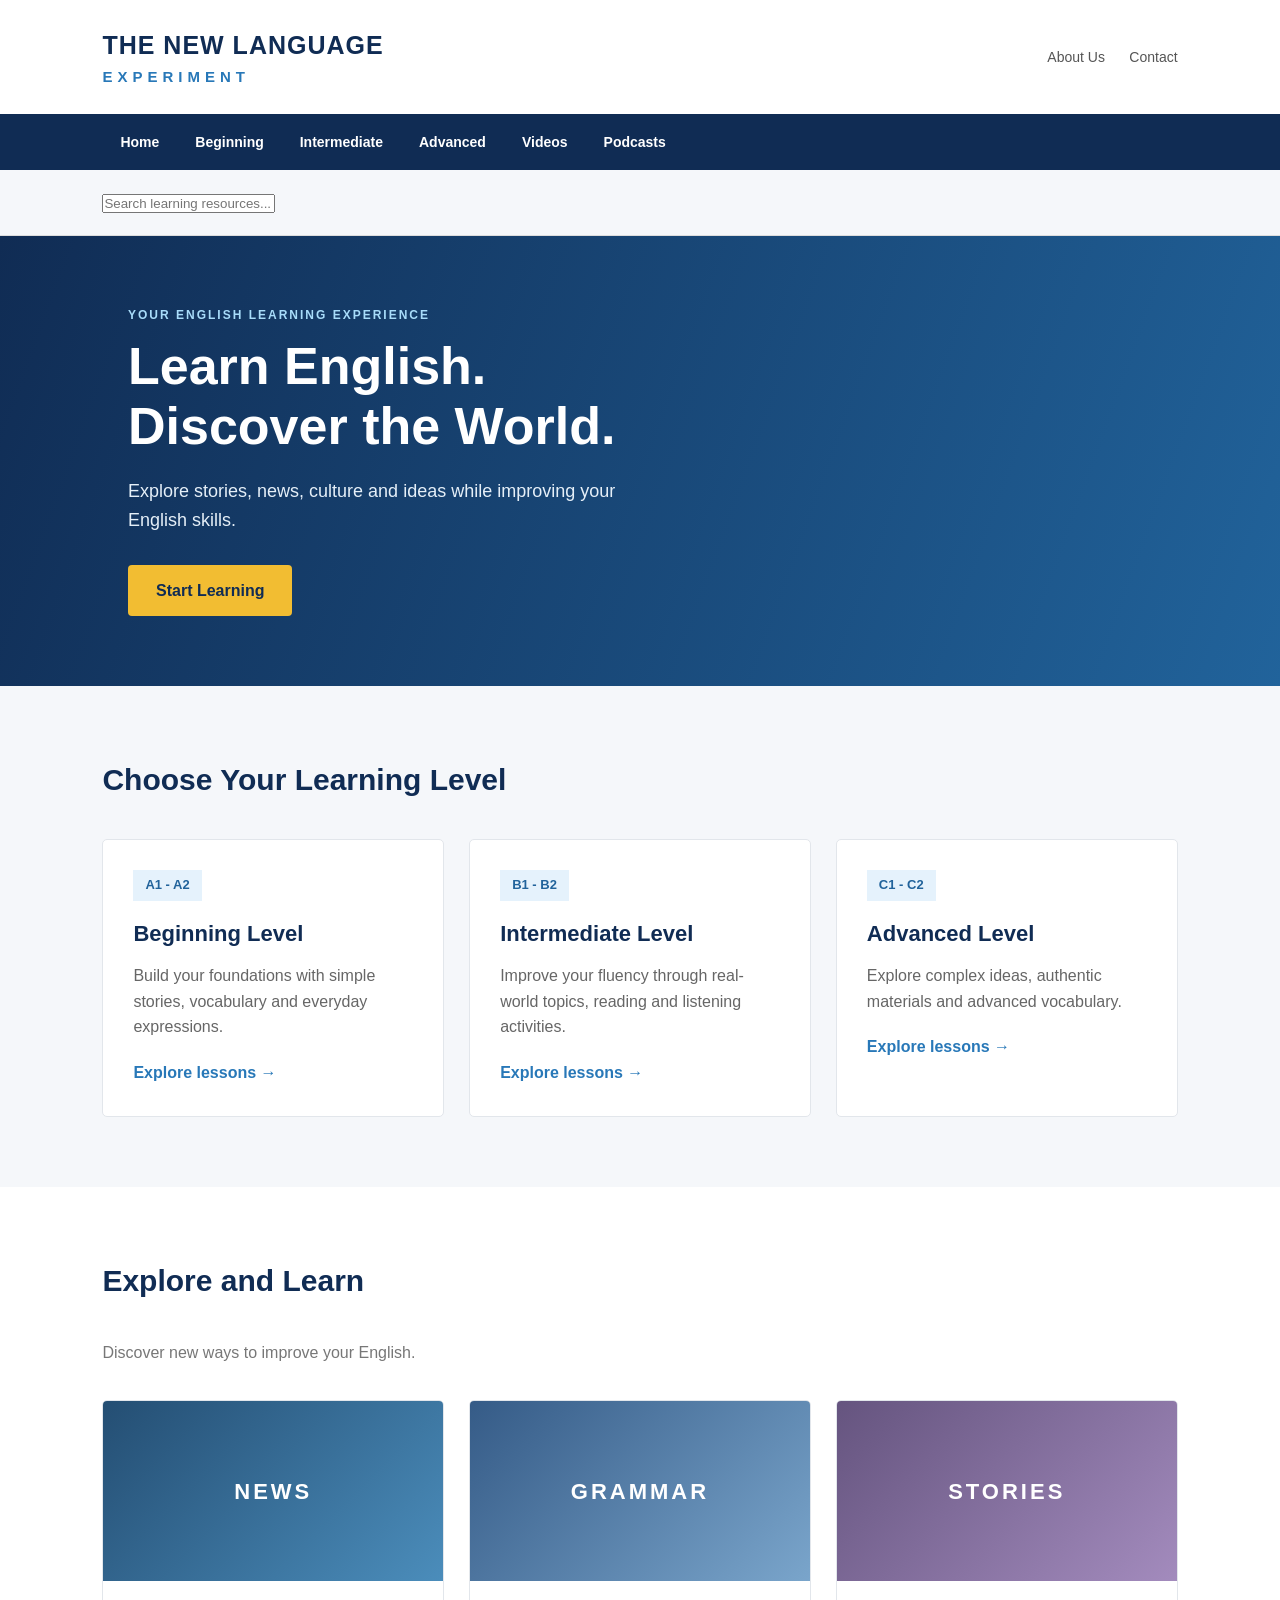
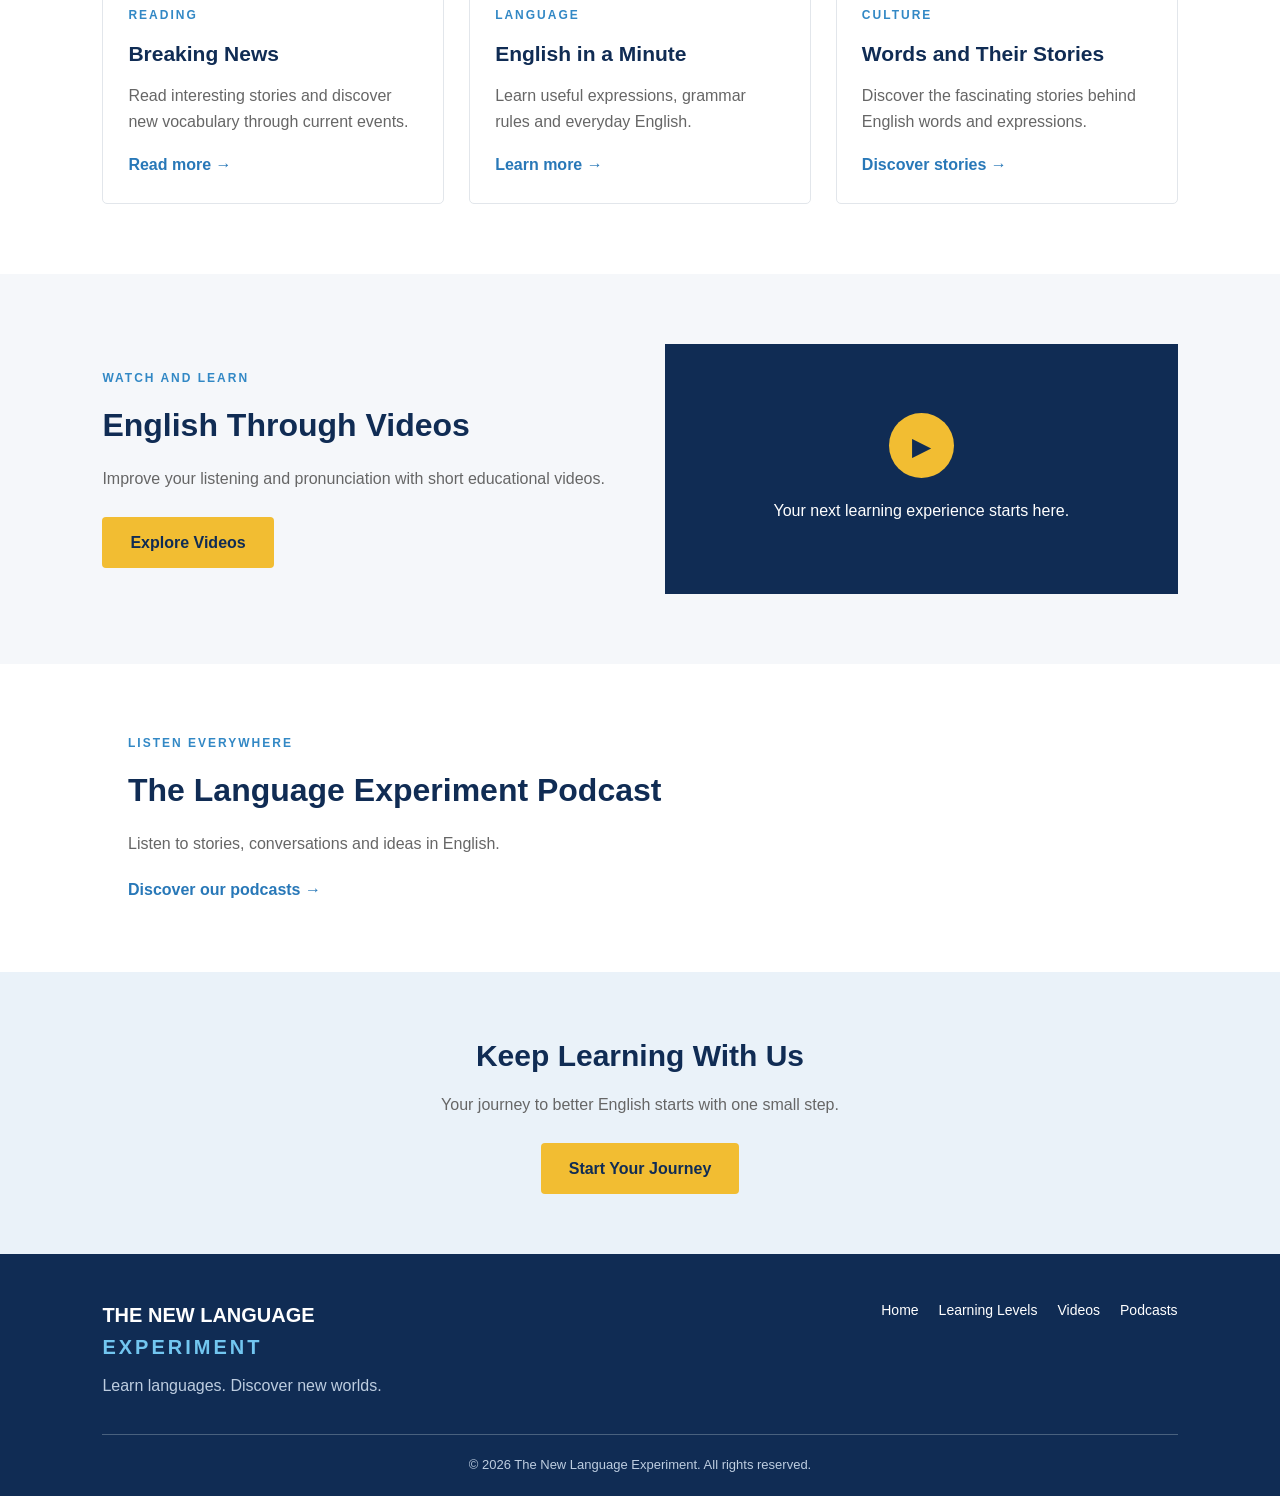
==== index.html @ 74efa2c5 "Add files via upload" ====
<!DOCTYPE html>
<html lang="en">

<head>
    <meta charset="UTF-8">

    <meta name="viewport"
          content="width=device-width, initial-scale=1.0">

    <meta name="description"
          content="The New Language Experiment - Learn English through stories, news, videos and interactive activities.">

    <title>The New Language Experiment</title>
    <link rel="stylesheet" href="style.css">
</head>

<body>

    <!-- HEADER -->
    <header>

        <div class="top-bar">

            <div class="logo">
                <a href="#">
                    THE NEW LANGUAGE
                    <span>EXPERIMENT</span>
                </a>
            </div>

            <div class="header-links">
                <a href="#">About Us</a>
                <a href="#">Contact</a>
            </div>

        </div>

        <!-- NAVIGATION -->
        <nav>

            <ul>
                <li><a href="#home">Home</a></li>
                <li><a href="#beginner">Beginning</a></li>
                <li><a href="#intermediate">Intermediate</a></li>
                <li><a href="#advanced">Advanced</a></li>
                <li><a href="#videos">Videos</a></li>
                <li><a href="#podcasts">Podcasts</a></li>
            </ul>

        </nav>

    </header>


    <!-- MAIN CONTENT -->
    <main>

        <!-- HERO SECTION -->
        <section id="home" class="hero">

            <div class="hero-content">

                <p class="category">
                    YOUR ENGLISH LEARNING EXPERIENCE
                </p>

                <h1>
                    Learn English.
                    <br>
                    Discover the World.
                </h1>

                <p class="hero-description">
                    Explore stories, news, culture and ideas
                    while improving your English skills.
                </p>

                <a href="#beginner" class="main-button">
                    Start Learning
                </a>

            </div>

        </section>


        <!-- LEARNING LEVELS -->
        <section class="learning-levels">

            <h2>Choose Your Learning Level</h2>

            <div class="levels-container">

                <article id="beginner" class="level-card">

                    <span class="level-label">
                        A1 - A2
                    </span>

                    <h3>Beginning Level</h3>

                    <p>
                        Build your foundations with
                        simple stories, vocabulary
                        and everyday expressions.
                    </p>

                    <a href="#">
                        Explore lessons →
                    </a>

                </article>


                <article id="intermediate" class="level-card">

                    <span class="level-label">
                        B1 - B2
                    </span>

                    <h3>Intermediate Level</h3>

                    <p>
                        Improve your fluency through
                        real-world topics, reading
                        and listening activities.
                    </p>

                    <a href="#">
                        Explore lessons →
                    </a>

                </article>


                <article id="advanced" class="level-card">

                    <span class="level-label">
                        C1 - C2
                    </span>

                    <h3>Advanced Level</h3>

                    <p>
                        Explore complex ideas,
                        authentic materials
                        and advanced vocabulary.
                    </p>

                    <a href="#">
                        Explore lessons →
                    </a>

                </article>

            </div>

        </section>


        <!-- FEATURED CONTENT -->
        <section class="featured">

            <div class="section-heading">

                <h2>Explore and Learn</h2>

                <p>
                    Discover new ways to improve your English.
                </p>

            </div>


            <div class="content-grid">

                <article class="content-card">

                    <div class="card-image image-news">
                        <span>NEWS</span>
                    </div>

                    <div class="card-content">

                        <p class="category">
                            READING
                        </p>

                        <h3>
                            Breaking News
                        </h3>

                        <p>
                            Read interesting stories
                            and discover new vocabulary
                            through current events.
                        </p>

                        <a href="#">
                            Read more →
                        </a>

                    </div>

                </article>


                <article class="content-card">

                    <div class="card-image image-grammar">
                        <span>GRAMMAR</span>
                    </div>

                    <div class="card-content">

                        <p class="category">
                            LANGUAGE
                        </p>

                        <h3>
                            English in a Minute
                        </h3>

                        <p>
                            Learn useful expressions,
                            grammar rules and
                            everyday English.
                        </p>

                        <a href="#">
                            Learn more →
                        </a>

                    </div>

                </article>


                <article class="content-card">

                    <div class="card-image image-stories">
                        <span>STORIES</span>
                    </div>

                    <div class="card-content">

                        <p class="category">
                            CULTURE
                        </p>

                        <h3>
                            Words and Their Stories
                        </h3>

                        <p>
                            Discover the fascinating
                            stories behind English
                            words and expressions.
                        </p>

                        <a href="#">
                            Discover stories →
                        </a>

                    </div>

                </article>

            </div>

        </section>


        <!-- VIDEO SECTION -->
        <section id="videos" class="video-section">

            <div class="video-text">

                <p class="category">
                    WATCH AND LEARN
                </p>

                <h2>
                    English Through Videos
                </h2>

                <p>
                    Improve your listening and pronunciation
                    with short educational videos.
                </p>

                <a href="#" class="main-button">
                    Explore Videos
                </a>

            </div>

            <div class="video-placeholder">

                <div class="play-button">
                    ▶
                </div>

                <p>
                    Your next learning experience
                    starts here.
                </p>

            </div>

        </section>


        <!-- PODCAST SECTION -->
        <section id="podcasts" class="podcast-section">

            <div>

                <p class="category">
                    LISTEN EVERYWHERE
                </p>

                <h2>
                    The Language Experiment Podcast
                </h2>

                <p>
                    Listen to stories, conversations
                    and ideas in English.
                </p>

                <a href="#">
                    Discover our podcasts →
                </a>

            </div>

        </section>


        <!-- NEWSLETTER -->
        <section class="newsletter">

            <h2>
                Keep Learning With Us
            </h2>

            <p>
                Your journey to better English
                starts with one small step.
            </p>

            <a href="#home" class="main-button">
                Start Your Journey
            </a>

        </section>

    </main>


    <!-- FOOTER -->
    <footer>

        <div class="footer-content">

            <div class="footer-logo">

                <h3>
                    THE NEW LANGUAGE
                    <span>EXPERIMENT</span>
                </h3>

                <p>
                    Learn languages.
                    Discover new worlds.
                </p>

            </div>

            <div class="footer-links">

                <a href="#home">Home</a>
                <a href="#beginner">Learning Levels</a>
                <a href="#videos">Videos</a>
                <a href="#podcasts">Podcasts</a>

            </div>

        </div>

        <div class="copyright">

            <p>
                © 2026 The New Language Experiment.
                All rights reserved.
            </p>

        </div>

    </footer>
    <script src="script.js"></script>

</body>

</html>
---- style.css ----
/* =====================================
   THE NEW LANGUAGE EXPERIMENT
   GENERAL SETTINGS
===================================== */

* {
    margin: 0;
    padding: 0;
    box-sizing: border-box;
}

html {
    scroll-behavior: smooth;
}

body {
    font-family: Arial, Helvetica, sans-serif;
    background-color: #ffffff;
    color: #252525;
    line-height: 1.6;
}

a {
    text-decoration: none;
    color: inherit;
}


/* =====================================
   HEADER
===================================== */

header {
    background-color: #ffffff;
    border-bottom: 1px solid #dddddd;
}

.top-bar {
    display: flex;
    justify-content: space-between;
    align-items: center;
    padding: 25px 8%;
}

.logo a {
    font-size: 25px;
    font-weight: bold;
    color: #102c54;
    letter-spacing: 1px;
}

.logo span {
    display: block;
    font-size: 15px;
    color: #2878b8;
    letter-spacing: 5px;
}

.header-links a {
    margin-left: 20px;
    font-size: 14px;
    color: #555555;
}


/* =====================================
   NAVIGATION
===================================== */

nav {
    background-color: #102c54;
    padding: 0 8%;
}

nav ul {
    list-style: none;
    display: flex;
    flex-wrap: wrap;
}

nav li {
    padding: 15px 18px;
}

nav a {
    color: #ffffff;
    font-size: 14px;
    font-weight: bold;
    transition: color 0.3s;
}

nav a:hover {
    color: #72c6f0;
}


/* =====================================
   HERO SECTION
===================================== */

.hero {
    min-height: 450px;
    display: flex;
    align-items: center;
    padding: 70px 10%;
    background: linear-gradient(
        110deg,
        #102c54,
        #21639b
    );
    color: white;
}

.hero-content {
    max-width: 700px;
}

.category {
    font-size: 12px;
    font-weight: bold;
    color: #3288c5;
    letter-spacing: 2px;
    margin-bottom: 12px;
}

.hero .category {
    color: #a8dcfa;
}

.hero h1 {
    font-size: 52px;
    line-height: 1.15;
    margin-bottom: 20px;
}

.hero-description {
    font-size: 18px;
    max-width: 550px;
    margin-bottom: 30px;
    color: #e5eff8;
}


/* =====================================
   BUTTONS
===================================== */

.main-button {
    display: inline-block;
    background-color: #f2bd32;
    color: #102c54;
    padding: 13px 28px;
    border-radius: 4px;
    font-weight: bold;
    transition: background-color 0.3s;
}

.main-button:hover {
    background-color: #ffd66b;
}


/* =====================================
   LEARNING LEVELS
===================================== */

.learning-levels {
    padding: 70px 8%;
    background-color: #f5f7fa;
}

.learning-levels h2,
.section-heading h2 {
    font-size: 30px;
    color: #102c54;
    margin-bottom: 35px;
}

.levels-container {
    display: grid;
    grid-template-columns: repeat(3, 1fr);
    gap: 25px;
}

.level-card {
    background-color: white;
    padding: 30px;
    border: 1px solid #e2e6eb;
    border-radius: 5px;
    transition: transform 0.3s, box-shadow 0.3s;
}

.level-card:hover {
    transform: translateY(-5px);
    box-shadow: 0 8px 20px #00000012;
}

.level-label {
    display: inline-block;
    background-color: #e5f2fc;
    color: #21639b;
    font-weight: bold;
    padding: 5px 12px;
    font-size: 13px;
    margin-bottom: 15px;
}

.level-card h3 {
    color: #102c54;
    font-size: 22px;
    margin-bottom: 12px;
}

.level-card p {
    color: #666666;
    margin-bottom: 20px;
}

.level-card a {
    color: #2878b8;
    font-weight: bold;
}


/* =====================================
   FEATURED CONTENT
===================================== */

.featured {
    padding: 70px 8%;
}

.section-heading {
    margin-bottom: 35px;
}

.section-heading p {
    color: #777777;
}

.content-grid {
    display: grid;
    grid-template-columns: repeat(3, 1fr);
    gap: 25px;
}

.content-card {
    border: 1px solid #e2e6eb;
    background-color: white;
    border-radius: 5px;
    overflow: hidden;
    transition: box-shadow 0.3s;
}

.content-card:hover {
    box-shadow: 0 8px 20px #00000012;
}

.card-image {
    height: 180px;
    display: flex;
    align-items: center;
    justify-content: center;
    color: white;
    font-size: 22px;
    font-weight: bold;
    letter-spacing: 3px;
}

.image-news {
    background: linear-gradient(135deg, #244e73, #4b8dbb);
}

.image-grammar {
    background: linear-gradient(135deg, #355b87, #7aa5cb);
}

.image-stories {
    background: linear-gradient(135deg, #65547f, #a38bbd);
}

.card-content {
    padding: 25px;
}

.card-content h3 {
    color: #102c54;
    font-size: 21px;
    margin-bottom: 12px;
}

.card-content p:not(.category) {
    color: #666666;
    margin-bottom: 18px;
}

.card-content a {
    color: #2878b8;
    font-weight: bold;
}


/* =====================================
   VIDEO SECTION
===================================== */

.video-section {
    display: grid;
    grid-template-columns: 1fr 1fr;
    gap: 50px;
    align-items: center;
    padding: 70px 8%;
    background-color: #f5f7fa;
}

.video-text h2 {
    color: #102c54;
    font-size: 32px;
    margin-bottom: 15px;
}

.video-text p:not(.category) {
    color: #666666;
    margin-bottom: 25px;
}

.video-placeholder {
    min-height: 250px;
    background-color: #102c54;
    color: white;
    display: flex;
    flex-direction: column;
    align-items: center;
    justify-content: center;
    text-align: center;
    padding: 30px;
}

.play-button {
    background-color: #f2bd32;
    color: #102c54;
    width: 65px;
    height: 65px;
    border-radius: 50%;
    display: flex;
    align-items: center;
    justify-content: center;
    font-size: 25px;
    margin-bottom: 20px;
}


/* =====================================
   PODCAST SECTION
===================================== */

.podcast-section {
    padding: 70px 10%;
    background-color: #ffffff;
}

.podcast-section h2 {
    color: #102c54;
    font-size: 32px;
    margin-bottom: 15px;
}

.podcast-section p:not(.category) {
    color: #666666;
    margin-bottom: 20px;
}

.podcast-section a {
    color: #2878b8;
    font-weight: bold;
}


/* =====================================
   NEWSLETTER
===================================== */

.newsletter {
    background-color: #eaf2f9;
    padding: 60px 20px;
    text-align: center;
}

.newsletter h2 {
    color: #102c54;
    font-size: 30px;
    margin-bottom: 12px;
}

.newsletter p {
    color: #666666;
    margin-bottom: 25px;
}


/* =====================================
   FOOTER
===================================== */

footer {
    background-color: #102c54;
    color: white;
    padding: 45px 8% 20px;
}

.footer-content {
    display: flex;
    justify-content: space-between;
    gap: 30px;
    margin-bottom: 35px;
}

.footer-logo h3 {
    font-size: 20px;
}

.footer-logo span {
    display: block;
    color: #72c6f0;
    letter-spacing: 3px;
}

.footer-logo p {
    color: #bdcde0;
    margin-top: 10px;
}

.footer-links {
    display: flex;
    flex-wrap: wrap;
    gap: 20px;
}

.footer-links a {
    color: #ffffff;
    font-size: 14px;
}

.copyright {
    border-top: 1px solid #49617e;
    padding-top: 20px;
    text-align: center;
    color: #bdcde0;
    font-size: 13px;
}


/* =====================================
   RESPONSIVE DESIGN
===================================== */

@media (max-width: 768px) {

    .top-bar {
        flex-direction: column;
        gap: 15px;
        text-align: center;
    }

    nav ul {
        justify-content: center;
    }

    nav li {
        padding: 12px;
    }

    .hero {
        padding: 60px 8%;
    }

    .hero h1 {
        font-size: 36px;
    }

    .levels-container,
    .content-grid {
        grid-template-columns: 1fr;
    }

    .video-section {
        grid-template-columns: 1fr;
    }

    .footer-content {
        flex-direction: column;
    }

}
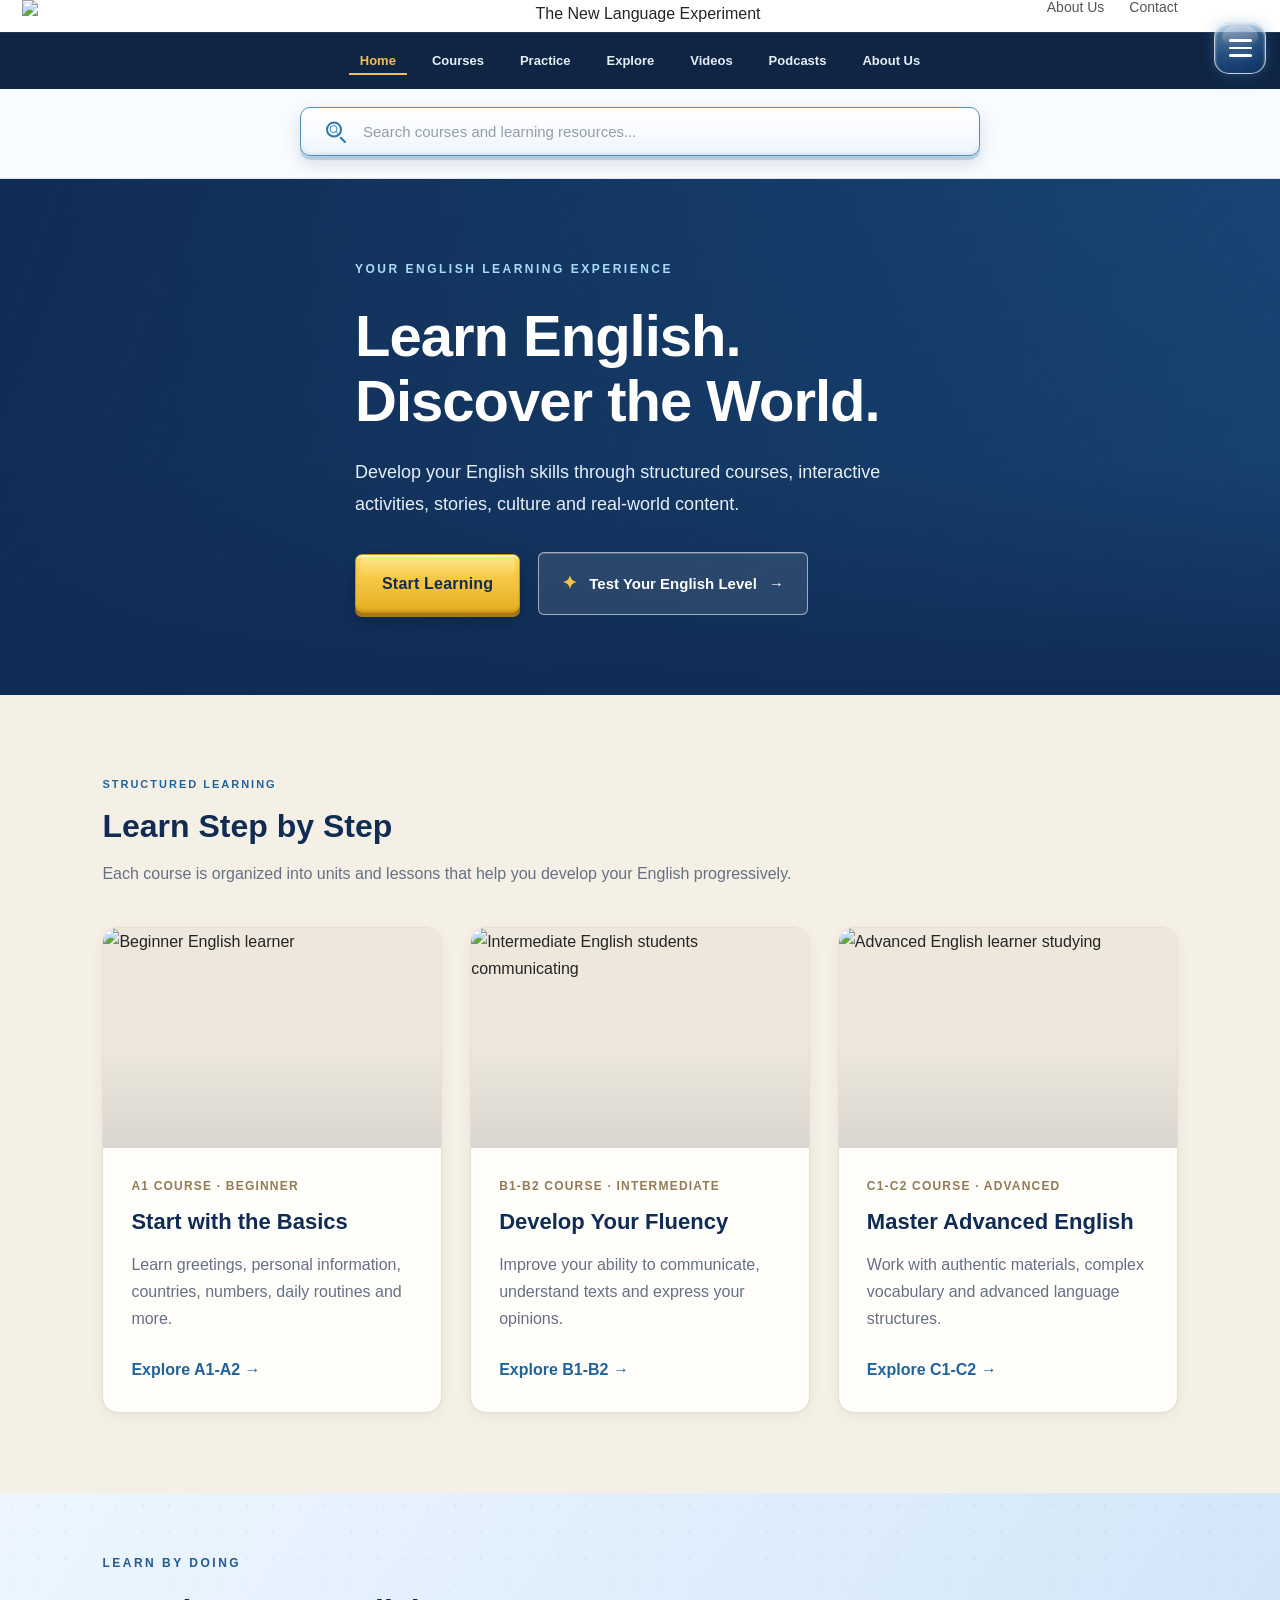
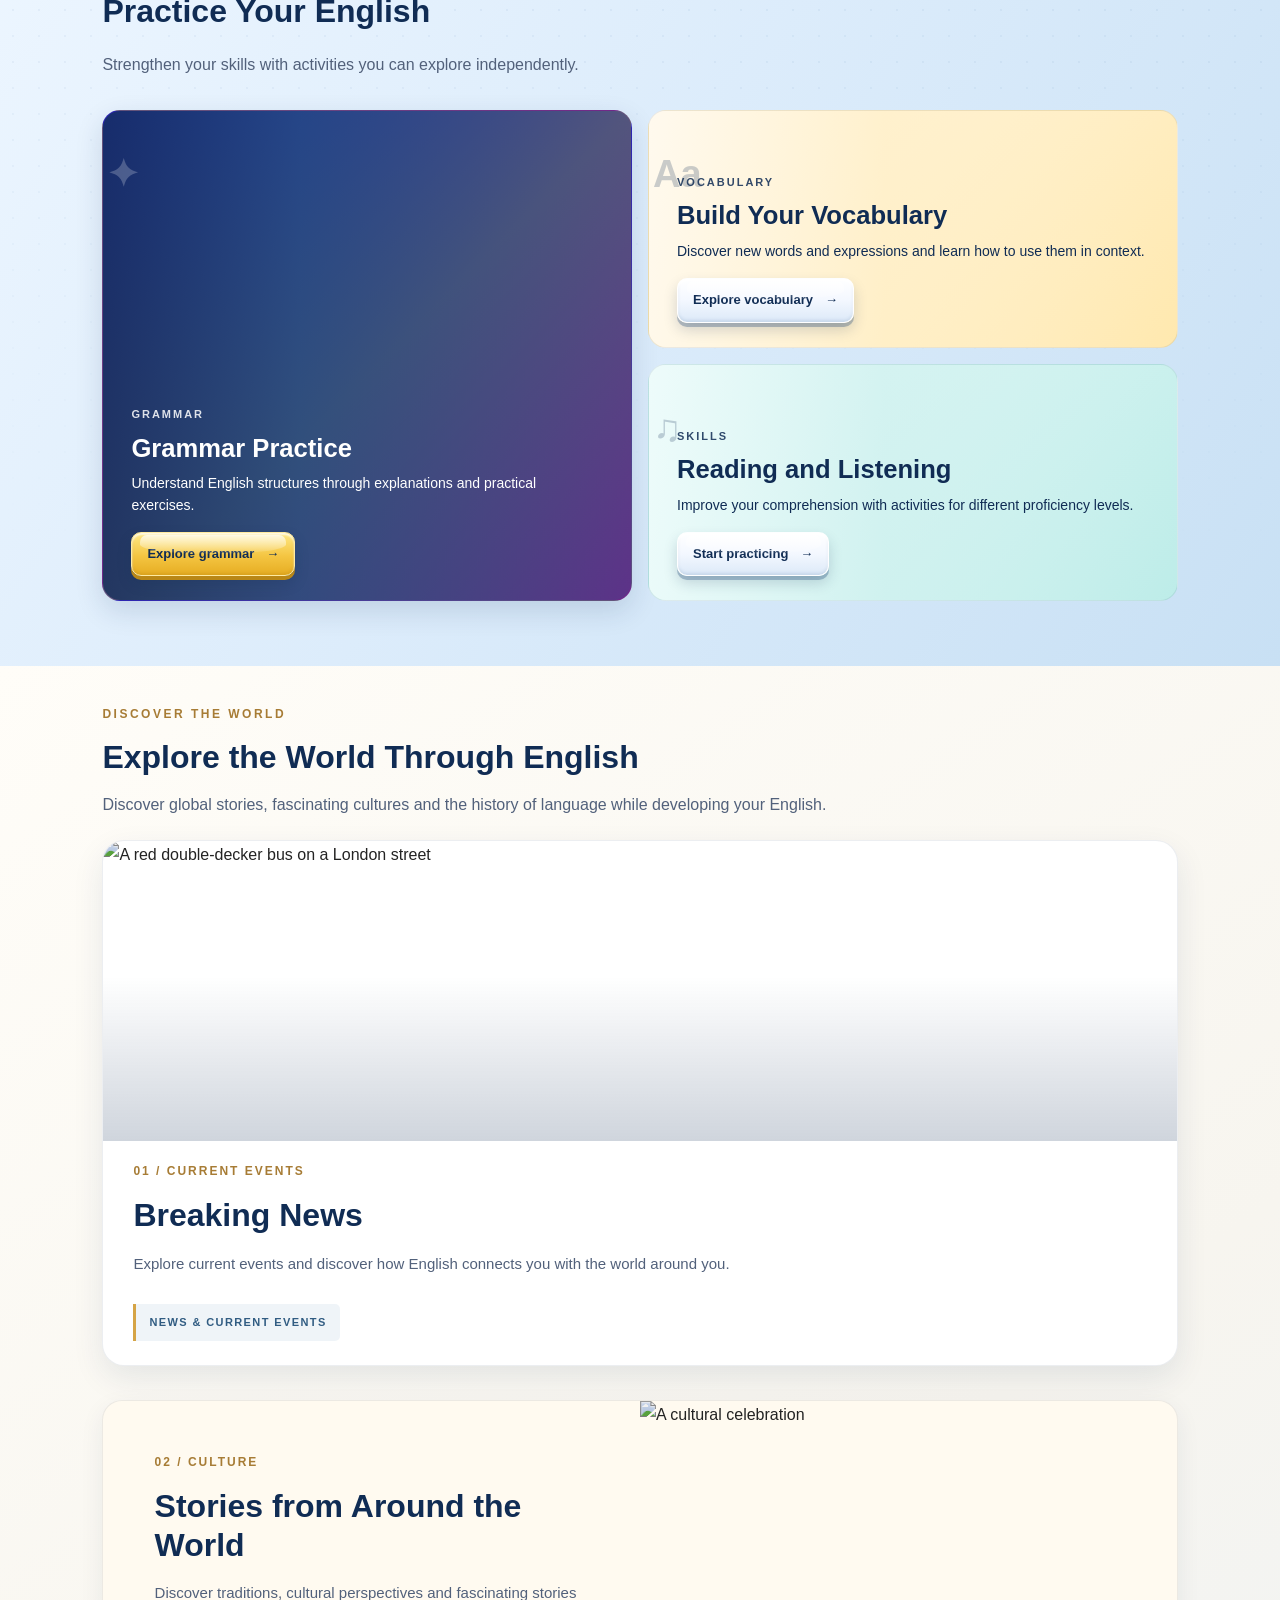
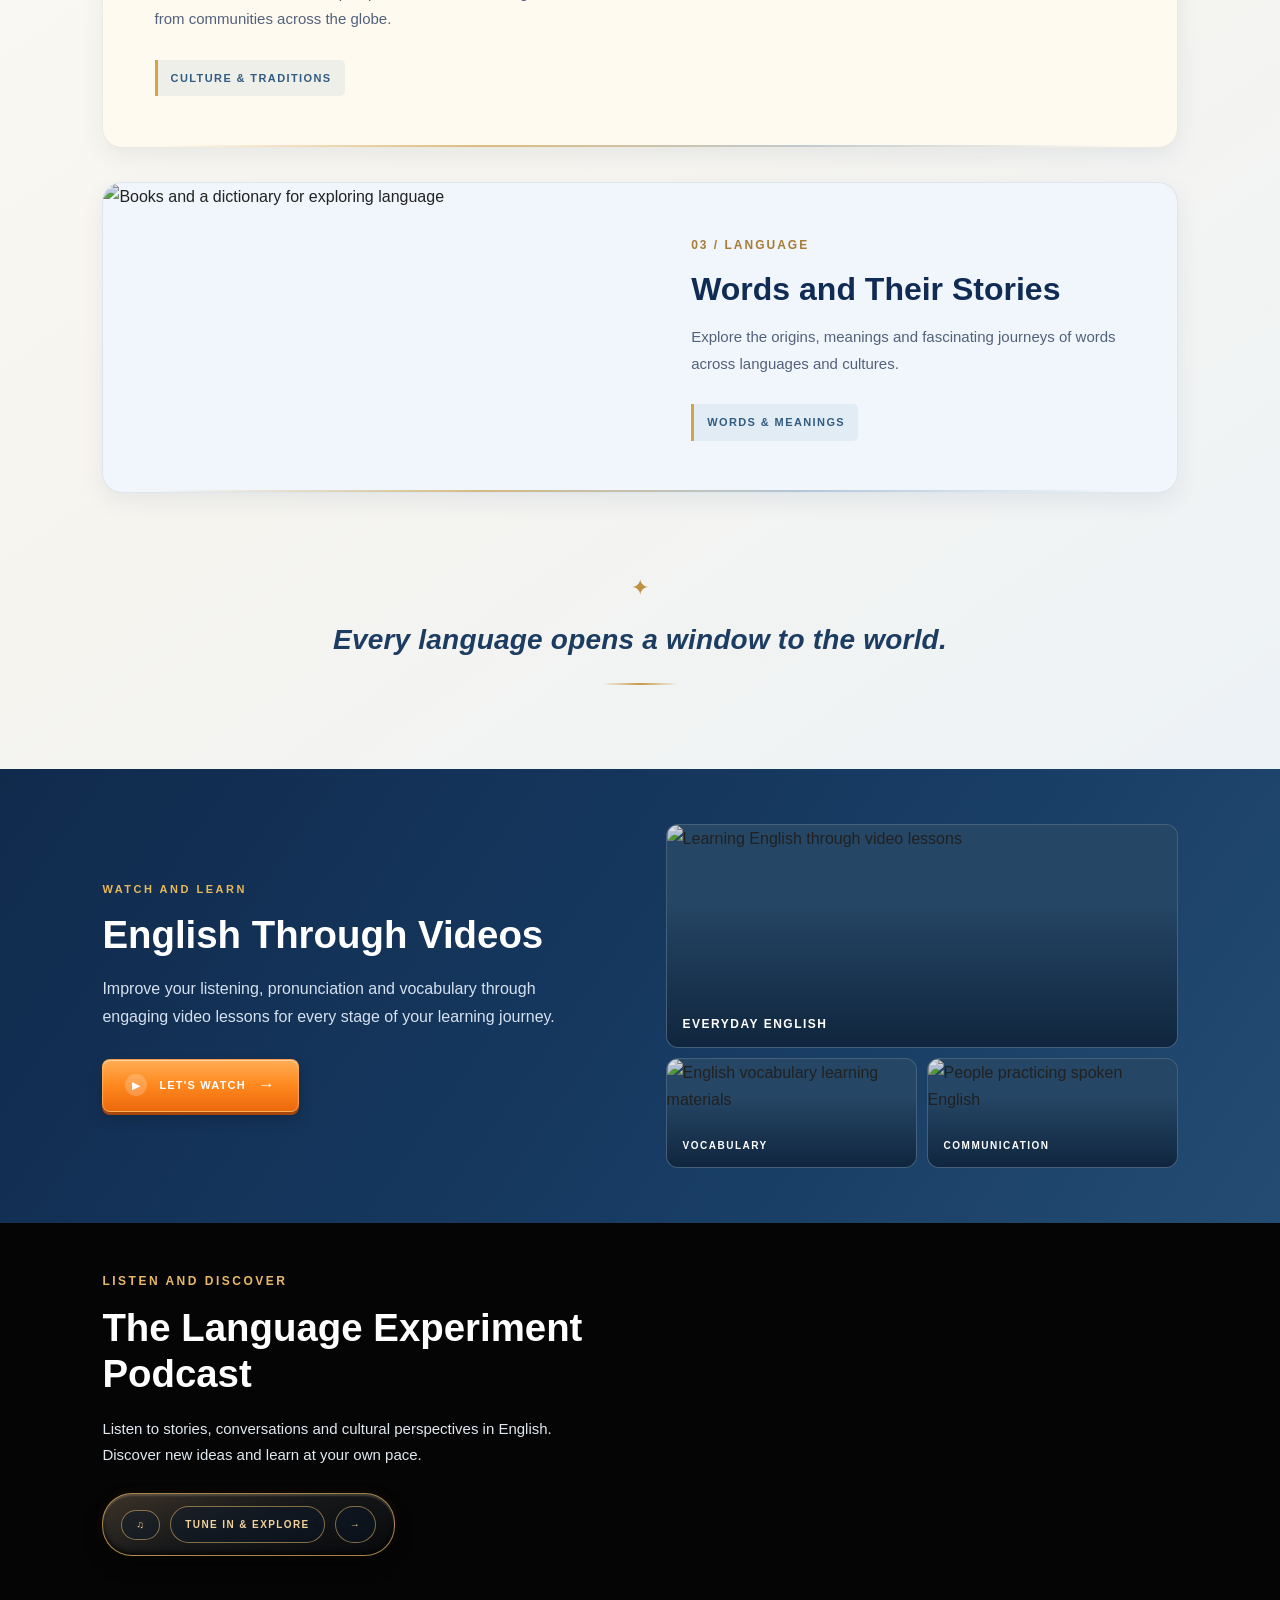
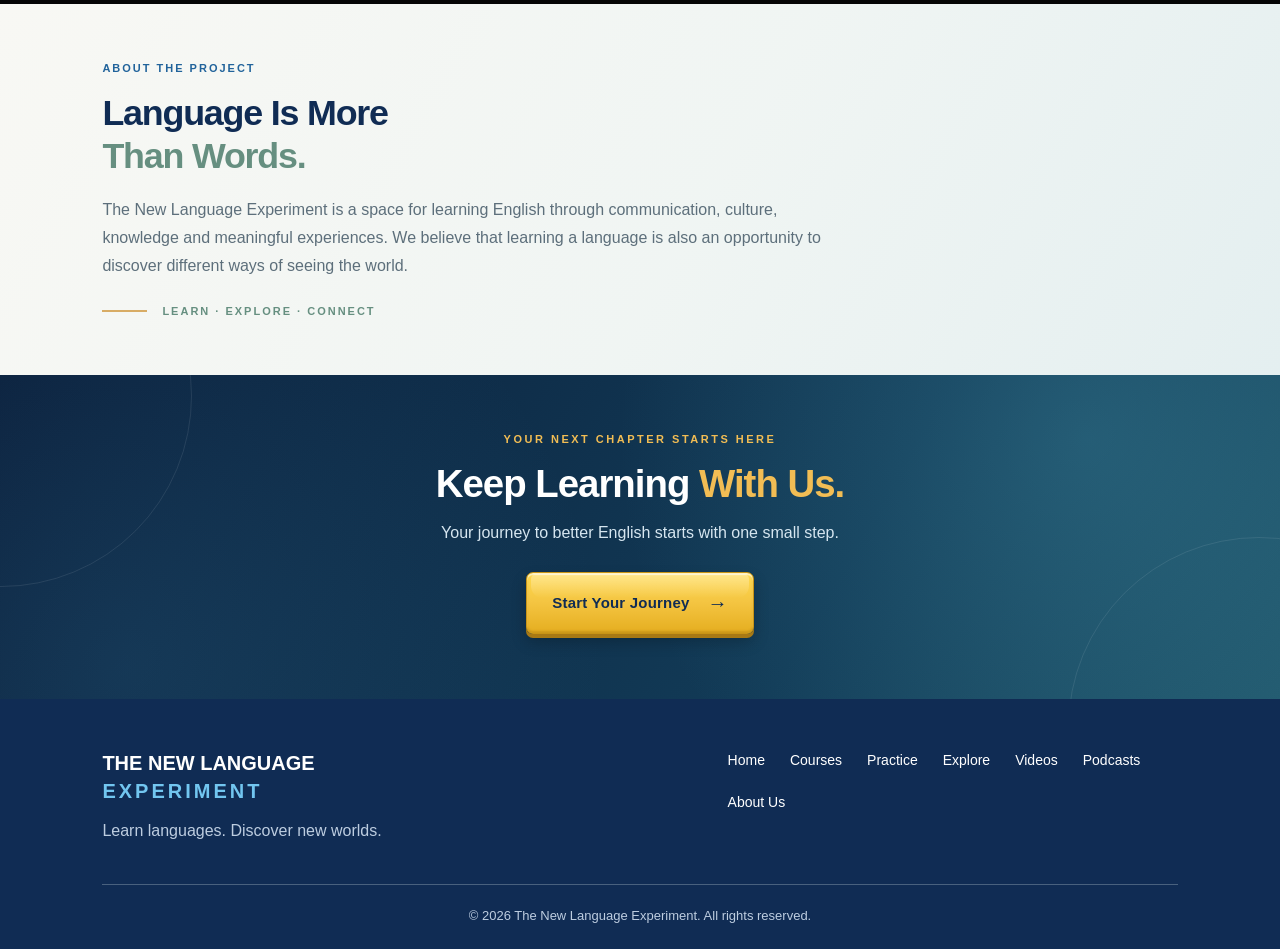
==== commit d22d32f1: "Add files via upload" ====
--- a/index.html
+++ b/index.html
@@ -2,17 +2,23 @@
 <!DOCTYPE html>
 <html lang="en">
 
+
 <head>
     <meta charset="UTF-8">
-
-    <meta name="viewport"
-          content="width=device-width, initial-scale=1.0">
+    <meta name="viewport" content="width=device-width, initial-scale=1.0">
 
     <meta name="description"
-          content="The New Language Experiment - Learn English through stories, news, videos and interactive activities.">
+        content="The New Language Experiment - Learn English through structured courses, interactive practice, stories, culture, videos and podcasts.">
 
     <title>The New Language Experiment</title>
+
+    <!-- MAIN STYLES -->
     <link rel="stylesheet" href="style.css">
+
+    <!-- FLOATING NAVIGATION MENU -->
+    <link rel="stylesheet" href="floating-menu.css">
+    <script src="floating-menu.js" defer></script>
+
 </head>
 
 <body>
@@ -23,41 +29,60 @@
         <div class="top-bar">
 
             <div class="logo">
-                <a href="#">
-                    THE NEW LANGUAGE
-                    <span>EXPERIMENT</span>
+                <a href="#home">
+                    <img
+                        src="images/header-world-map.png"
+                        alt="The New Language Experiment"
+                    >
                 </a>
             </div>
-
-            <div class="header-links">
-                <a href="#">About Us</a>
-                <a href="#">Contact</a>
+            <div class="header-actions">
+
+                <a href="courses/courses.html" class="header-start-button">
+                    Start Learning
+                    <span>→</span>
+                </a>
+
+                <div class="header-links">
+                   <a href="about/about.html">About Us</a>
+                   <a href="#contact">Contact</a>
+                </div>
+
             </div>
 
         </div>
 
-        <!-- NAVIGATION -->
+        <!-- MAIN NAVIGATION -->
         <nav>
-
             <ul>
                 <li><a href="#home">Home</a></li>
-                <li><a href="#beginner">Beginning</a></li>
-                <li><a href="#intermediate">Intermediate</a></li>
-                <li><a href="#advanced">Advanced</a></li>
-                <li><a href="#videos">Videos</a></li>
-                <li><a href="#podcasts">Podcasts</a></li>
+                <li><a href="courses/courses.html">Courses</a></li>
+                <li><a href="practice/practice.html">Practice</a></li>
+                <li><a href="explore/explore.html">Explore</a></li>
+                <li><a href="videos/videos.html">Videos</a></li>
+                <li><a href="podcasts/podcasts.html">Podcasts</a></li>
+                <li><a href="about/about.html">About Us</a></li>
             </ul>
-
         </nav>
 
     </header>
 
 
-    <!-- MAIN CONTENT -->
     <main>
 
-        <!-- HERO SECTION -->
-        <section id="home" class="hero">
+        <!-- HOME -->
+        
+         <section id="home" class="hero">
+            <div class="hero-background" aria-hidden="true">
+
+                <img src="images/londres.jpeg" alt="">
+                <img src="images/nueva%20york.jpeg" alt="">
+                <img src="images/toronto.jpeg" alt="">
+                <img src="images/sidney.jpeg" alt="">
+                <img src="images/persona%201.png" alt="">
+                <img src="images/persona%202.png" alt="">
+  
+            </div>
 
             <div class="hero-content">
 
@@ -72,290 +97,499 @@
                 </h1>
 
                 <p class="hero-description">
-                    Explore stories, news, culture and ideas
-                    while improving your English skills.
-                </p>
-
-                <a href="#beginner" class="main-button">
-                    Start Learning
+                    Develop your English skills through structured courses,
+                    interactive activities, stories, culture and real-world content.
+                </p>
+
+                
+<div class="hero-cta-group">
+
+    <a href="courses/courses.html" class="main-button">
+        Start Learning
+    </a>
+
+    <a href="diagnostic/diagnostic.html" class="diagnostic-button">
+        <span class="diagnostic-icon">✦</span>
+        Test Your English Level
+        <span class="diagnostic-arrow">→</span>
+    </a>
+
+</div>
+
+            </div>
+
+         </section>
+        
+<!-- COURSE STRUCTURE -->
+<section id="course-details" class="featured">
+
+    <div class="section-heading">
+        <p class="category">STRUCTURED LEARNING</p>
+        <h2>Learn Step by Step</h2>
+        <p>
+            Each course is organized into units and lessons
+            that help you develop your English progressively.
+        </p>
+    </div>
+
+    <div class="content-grid">
+
+        <!-- BEGINNER -->
+        <article class="content-card">
+            <div class="course-card-image">
+                <img src="images/level%201.png"
+                     alt="Beginner English learner">
+            </div>
+
+            <div class="card-content">
+                <p class="category">A1 COURSE · BEGINNER</p>
+                <h3>Start with the Basics</h3>
+                <p>
+                    Learn greetings, personal information,
+                    countries, numbers, daily routines and more.
+                </p>
+                <a href="#beginner">Explore A1-A2 →</a>
+            </div>
+        </article>
+
+        <!-- INTERMEDIATE -->
+        <article class="content-card">
+            <div class="course-card-image">
+                <img src="images/level%202.png"
+                     alt="Intermediate English students communicating">
+            </div>
+
+            <div class="card-content">
+                <p class="category">B1-B2 COURSE · INTERMEDIATE</p>
+                <h3>Develop Your Fluency</h3>
+                <p>
+                    Improve your ability to communicate,
+                    understand texts and express your opinions.
+                </p>
+                <a href="#intermediate">Explore B1-B2 →</a>
+            </div>
+        </article>
+
+        <!-- ADVANCED -->
+        <article class="content-card">
+            <div class="course-card-image">
+                <img src="images/level%203.png"
+                     alt="Advanced English learner studying">
+            </div>
+
+            <div class="card-content">
+                <p class="category">C1-C2 COURSE · ADVANCED</p>
+                <h3>Master Advanced English</h3>
+                <p>
+                    Work with authentic materials,
+                    complex vocabulary and advanced language structures.
+                </p>
+                <a href="#advanced">Explore C1-C2 →</a>
+            </div>
+        </article>
+
+    </div>
+</section>
+        
+<!-- PRACTICE SECTION -->
+
+<section id="practice" class="featured">
+
+    <div class="section-heading">
+
+        <p class="category">LEARN BY DOING</p>
+
+        <h2>Practice Your English</h2>
+
+        <p>
+            Strengthen your skills with activities
+            you can explore independently.
+        </p>
+
+    </div>
+
+    <div class="practice-bento">
+
+        <!-- GRAMMAR -->
+
+        <article class="bento-card bento-grammar">
+
+            <div class="bento-icon" aria-hidden="true">✦</div>
+
+            <div class="bento-content">
+
+                <p class="bento-category">GRAMMAR</p>
+
+                <h3>Grammar Practice</h3>
+
+                <p>
+                    Understand English structures
+                    through explanations and practical exercises.
+                </p>
+
+                <a href="practice/practice.html#grammar-activities"
+                   class="bento-link">
+                    Explore grammar <span aria-hidden="true">→</span>
                 </a>
 
             </div>
 
-        </section>
-
-
-        <!-- LEARNING LEVELS -->
-        <section class="learning-levels">
-
-            <h2>Choose Your Learning Level</h2>
-
-            <div class="levels-container">
-
-                <article id="beginner" class="level-card">
-
-                    <span class="level-label">
-                        A1 - A2
-                    </span>
-
-                    <h3>Beginning Level</h3>
-
-                    <p>
-                        Build your foundations with
-                        simple stories, vocabulary
-                        and everyday expressions.
-                    </p>
-
-                    <a href="#">
-                        Explore lessons →
-                    </a>
-
-                </article>
-
-
-                <article id="intermediate" class="level-card">
-
-                    <span class="level-label">
-                        B1 - B2
-                    </span>
-
-                    <h3>Intermediate Level</h3>
-
-                    <p>
-                        Improve your fluency through
-                        real-world topics, reading
-                        and listening activities.
-                    </p>
-
-                    <a href="#">
-                        Explore lessons →
-                    </a>
-
-                </article>
-
-
-                <article id="advanced" class="level-card">
-
-                    <span class="level-label">
-                        C1 - C2
-                    </span>
-
-                    <h3>Advanced Level</h3>
-
-                    <p>
-                        Explore complex ideas,
-                        authentic materials
-                        and advanced vocabulary.
-                    </p>
-
-                    <a href="#">
-                        Explore lessons →
-                    </a>
-
-                </article>
-
-            </div>
-
-        </section>
-
-
-        <!-- FEATURED CONTENT -->
-        <section class="featured">
-
-            <div class="section-heading">
-
-                <h2>Explore and Learn</h2>
-
-                <p>
-                    Discover new ways to improve your English.
-                </p>
-
-            </div>
-
-
-            <div class="content-grid">
-
-                <article class="content-card">
-
-                    <div class="card-image image-news">
-                        <span>NEWS</span>
-                    </div>
-
-                    <div class="card-content">
-
-                        <p class="category">
-                            READING
-                        </p>
-
-                        <h3>
-                            Breaking News
-                        </h3>
-
-                        <p>
-                            Read interesting stories
-                            and discover new vocabulary
-                            through current events.
-                        </p>
-
-                        <a href="#">
-                            Read more →
-                        </a>
-
-                    </div>
-
-                </article>
-
-
-                <article class="content-card">
-
-                    <div class="card-image image-grammar">
-                        <span>GRAMMAR</span>
-                    </div>
-
-                    <div class="card-content">
-
-                        <p class="category">
-                            LANGUAGE
-                        </p>
-
-                        <h3>
-                            English in a Minute
-                        </h3>
-
-                        <p>
-                            Learn useful expressions,
-                            grammar rules and
-                            everyday English.
-                        </p>
-
-                        <a href="#">
-                            Learn more →
-                        </a>
-
-                    </div>
-
-                </article>
-
-
-                <article class="content-card">
-
-                    <div class="card-image image-stories">
-                        <span>STORIES</span>
-                    </div>
-
-                    <div class="card-content">
-
-                        <p class="category">
-                            CULTURE
-                        </p>
-
-                        <h3>
-                            Words and Their Stories
-                        </h3>
-
-                        <p>
-                            Discover the fascinating
-                            stories behind English
-                            words and expressions.
-                        </p>
-
-                        <a href="#">
-                            Discover stories →
-                        </a>
-
-                    </div>
-
-                </article>
-
-            </div>
-
-        </section>
-
-
-        <!-- VIDEO SECTION -->
-        <section id="videos" class="video-section">
-
-            <div class="video-text">
-
-                <p class="category">
-                    WATCH AND LEARN
-                </p>
-
-                <h2>
-                    English Through Videos
-                </h2>
-
-                <p>
-                    Improve your listening and pronunciation
-                    with short educational videos.
-                </p>
-
-                <a href="#" class="main-button">
-                    Explore Videos
+        </article>
+
+        <!-- VOCABULARY -->
+
+        <article class="bento-card bento-vocabulary">
+
+            <div class="bento-icon" aria-hidden="true">Aa</div>
+
+            <div class="bento-content">
+
+                <p class="bento-category">VOCABULARY</p>
+
+                <h3>Build Your Vocabulary</h3>
+
+                <p>
+                    Discover new words and expressions
+                    and learn how to use them in context.
+                </p>
+
+                <a href="practice/practice.html"
+                   class="bento-link">
+                    Explore vocabulary <span aria-hidden="true">→</span>
                 </a>
 
             </div>
 
-            <div class="video-placeholder">
-
-                <div class="play-button">
-                    ▶
-                </div>
-
-                <p>
-                    Your next learning experience
-                    starts here.
-                </p>
-
-            </div>
-
-        </section>
-
-
-        <!-- PODCAST SECTION -->
-        <section id="podcasts" class="podcast-section">
-
-            <div>
-
-                <p class="category">
-                    LISTEN EVERYWHERE
-                </p>
-
-                <h2>
-                    The Language Experiment Podcast
-                </h2>
-
-                <p>
-                    Listen to stories, conversations
-                    and ideas in English.
-                </p>
-
-                <a href="#">
-                    Discover our podcasts →
+        </article>
+
+        <!-- READING AND LISTENING -->
+
+        <article class="bento-card bento-skills">
+
+            <div class="bento-icon" aria-hidden="true">♫</div>
+
+            <div class="bento-content">
+
+                <p class="bento-category">SKILLS</p>
+
+                <h3>Reading and Listening</h3>
+
+                <p>
+                    Improve your comprehension
+                    with activities for different proficiency levels.
+                </p>
+
+                <a href="practice/practice.html"
+                   class="bento-link">
+                    Start practicing <span aria-hidden="true">→</span>
                 </a>
 
             </div>
 
-        </section>
-
-
-        <!-- NEWSLETTER -->
-        <section class="newsletter">
+        </article>
+
+    </div>
+
+</section>
+
+        
+<!-- EXPLORE THE WORLD -->
+<section id="explore" class="explore-editorial">
+
+    <div class="section-heading">
+        <p class="category">DISCOVER THE WORLD</p>
+        <h2>Explore the World Through English</h2>
+        <p>
+            Discover global stories, fascinating cultures and the
+            history of language while developing your English.
+        </p>
+    </div>
+
+    <div class="editorial-container">
+
+        <!-- FEATURED NEWS -->
+        <article class="editorial-feature">
+
+            
+<div class="editorial-feature-image">
+    <img
+        src="images/london-news.jpg"
+        alt="A red double-decker bus on a London street"
+        loading="lazy"
+    >
+
+    <span class="editorial-photo-tag">
+        GLOBAL PERSPECTIVES
+    </span>
+</div>
+
+            <div class="editorial-feature-content">
+                <p class="editorial-label">01 / CURRENT EVENTS</p>
+
+                <h3>Breaking News</h3>
+
+                <p>
+                    Explore current events and discover how English
+                    connects you with the world around you.
+                </p>
+
+                <span class="editorial-topic">
+                    NEWS &amp; CURRENT EVENTS
+                </span>
+            </div>
+
+        </article>
+
+        <!-- CULTURE -->
+        <article class="editorial-story editorial-culture">
+
+            <div class="editorial-story-content">
+                <p class="editorial-label">02 / CULTURE</p>
+
+                <h3>Stories from Around the World</h3>
+
+                <p>
+                    Discover traditions, cultural perspectives and
+                    fascinating stories from communities across the globe.
+                </p>
+
+                <span class="editorial-topic">
+                    CULTURE &amp; TRADITIONS
+                </span>
+            </div>
+
+            
+<div class="editorial-story-image">
+    <img
+        src="images/culture.jpeg"
+        alt="A cultural celebration"
+        loading="lazy"
+    >
+
+    <span class="editorial-photo-tag">
+        CULTURAL CONNECTIONS
+    </span>
+</div>
+
+        </article>
+
+        <!-- WORDS -->
+        <article class="editorial-story editorial-words">
+
+            
+<div class="editorial-story-image">
+    <img
+        src="images/words.jpeg"
+        alt="Books and a dictionary for exploring language"
+        loading="lazy"
+    >
+
+    <span class="editorial-photo-tag">
+        LANGUAGE DISCOVERIES
+    </span>
+</div>
+
+            <div class="editorial-story-content">
+                <p class="editorial-label">03 / LANGUAGE</p>
+
+                <h3>Words and Their Stories</h3>
+
+                <p>
+                    Explore the origins, meanings and fascinating
+                    journeys of words across languages and cultures.
+                </p>
+
+                <span class="editorial-topic">
+                    WORDS &amp; MEANINGS
+                </span>
+            </div>
+
+        </article>
+
+<!-- EDITORIAL CLOSING -->
+<div class="editorial-closing">
+
+    <span class="editorial-closing-symbol" aria-hidden="true">
+        ✦
+    </span>
+
+    <p>
+        Every language opens a window to the world.
+    </p>
+
+    <span class="editorial-closing-line" aria-hidden="true"></span>
+
+</div>
+
+    </div>
+
+</section>
+
+        
+<!-- VIDEOS -->
+<section id="videos" class="video-section video-showcase">
+
+    <div class="video-text">
+
+        <p class="category">WATCH AND LEARN</p>
+
+        <h2>English Through Videos</h2>
+
+        <p>
+            Improve your listening, pronunciation and
+            vocabulary through engaging video lessons
+            for every stage of your learning journey.
+        </p>
+            <a href="videos/videos.html" class="video-discover-button">
+              <span class="video-button-icon" aria-hidden="true">▶</span>
+              <span>LET'S WATCH</span>
+              <span class="video-button-arrow" aria-hidden="true">→</span>
+            </a>
+    </div>
+
+    <div class="video-gallery">
+
+        <div class="video-gallery-main">
+            <img
+                src="images/video-main.png"
+                alt="Learning English through video lessons"
+                loading="lazy"
+            >
+            <span class="video-gallery-caption">
+                EVERYDAY ENGLISH
+            </span>
+        </div>
+
+        <div class="video-gallery-bottom">
+
+            <div class="video-gallery-small">
+                <img
+                    src="images/video-vocabulary.png"
+                    alt="English vocabulary learning materials"
+                    loading="lazy"
+                >
+                <span>VOCABULARY</span>
+            </div>
+
+            <div class="video-gallery-small">
+                <img
+                    src="images/video-speaking.png"
+                    alt="People practicing spoken English"
+                    loading="lazy"
+                >
+                <span>COMMUNICATION</span>
+            </div>
+
+        </div>
+
+    </div>
+
+</section>
+
+
+<!-- PODCASTS -->
+<section id="podcasts" class="podcast-section podcast-banner">
+
+    <div class="podcast-banner-content">
+
+        <p class="category">LISTEN AND DISCOVER</p>
+
+        <h2>The Language Experiment Podcast</h2>
+
+        <p class="podcast-description">
+            Listen to stories, conversations and cultural
+            perspectives in English. Discover new ideas
+            and learn at your own pace.
+        </p>
+
+        
+<div class="podcast-topics">
+
+    <a href="podcasts/podcasts.html" class="podcast-topic podcast-listen-button">
+
+        <span class="podcast-topic-icon" aria-hidden="true">♫</span>
+
+        <span>TUNE IN &amp; EXPLORE</span>
+
+        <span class="podcast-button-arrow" aria-hidden="true">→</span>
+
+    </a>
+
+</div>
+
+    </div>
+
+</section>
+       
+<!-- ABOUT -->
+<section id="about" class="featured">
+
+    <div class="about-home-inner">
+
+        <div class="section-heading">
+
+            <p class="category">
+                <a href="about/about.html"
+                   class="about-project-link">
+                    ABOUT THE PROJECT
+                </a>
+            </p>
 
             <h2>
-                Keep Learning With Us
+                Language Is More
+                <span>Than Words.</span>
             </h2>
 
             <p>
-                Your journey to better English
-                starts with one small step.
+                The New Language Experiment is a space for
+                learning English through communication,
+                culture, knowledge and meaningful experiences.
+
+                We believe that learning a language is also
+                an opportunity to discover different ways
+                of seeing the world.
             </p>
 
-            <a href="#home" class="main-button">
-                Start Your Journey
-            </a>
-
-        </section>
+            <div class="about-home-signature">
+                <span></span>
+                LEARN · EXPLORE · CONNECT
+            </div>
+
+        </div>
+
+    </div>
+
+</section>
+
+
+<!-- CONTACT / NEWSLETTER -->
+<section id="contact" class="newsletter">
+
+    <div class="newsletter-inner">
+
+        <p class="newsletter-eyebrow">
+            YOUR NEXT CHAPTER STARTS HERE
+        </p>
+
+        <h2>
+            Keep Learning
+            <span>With Us.</span>
+        </h2>
+
+        <p>
+            Your journey to better English
+            starts with one small step.
+        </p>
+
+        <a href="courses/courses.html"
+           class="main-button">
+            Start Your Journey
+            <span aria-hidden="true">→</span>
+        </a>
+
+    </div>
+
+</section>
 
     </main>
 
@@ -379,16 +613,21 @@
 
             </div>
 
+
             <div class="footer-links">
 
                 <a href="#home">Home</a>
-                <a href="#beginner">Learning Levels</a>
-                <a href="#videos">Videos</a>
-                <a href="#podcasts">Podcasts</a>
+                <a href="courses/courses.html">Courses</a>
+                <a href="practice/practice.html">Practice</a>
+                <a href="explore/explore.html">Explore</a>
+                <a href="videos/videos.html">Videos</a>
+                <a href="podcasts/podcasts.html">Podcasts</a>
+                <a href="about/about.html">About Us</a>
 
             </div>
 
         </div>
+
 
         <div class="copyright">
 
@@ -400,6 +639,8 @@
         </div>
 
     </footer>
+
+
     <script src="script.js"></script>
 
 </body>
--- a/style.css
+++ b/style.css
@@ -4,6 +4,18 @@
    GENERAL SETTINGS
 ===================================== */
 
+:root {
+    --navy: #102c54;
+    --blue: #21639b;
+    --light-blue: #72c6f0;
+    --yellow: #f2bd32;
+    --background: #f5f7fa;
+    --text: #252525;
+    --muted: #667085;
+    --border: #e2e6eb;
+    --white: #ffffff;
+}
+
 * {
     margin: 0;
     padding: 0;
@@ -12,13 +24,14 @@
 
 html {
     scroll-behavior: smooth;
+    scroll-padding-top: 30px;
 }
 
 body {
     font-family: Arial, Helvetica, sans-serif;
-    background-color: #ffffff;
-    color: #252525;
-    line-height: 1.6;
+    background-color: var(--white);
+    color: var(--text);
+    line-height: 1.7;
 }
 
 a {
@@ -26,41 +39,176 @@
     color: inherit;
 }
 
+a:focus-visible {
+    outline: 3px solid var(--yellow);
+    outline-offset: 4px;
+}
+
+section {
+    scroll-margin-top: 20px;
+}
+
 
 /* =====================================
    HEADER
 ===================================== */
 
 header {
-    background-color: #ffffff;
-    border-bottom: 1px solid #dddddd;
+    background-color: var(--white);
+    border-bottom: none;
+    position: relative;
 }
 
 .top-bar {
     display: flex;
-    justify-content: space-between;
+    flex-direction: column;
     align-items: center;
-    padding: 25px 8%;
+    padding: 0 8% 5px;
+    max-width: 1600px;
+    margin: 0 auto;
+    position: relative;
+}
+
+.logo {
+    width: 115%;
+    text-align: center;
 }
 
 .logo a {
-    font-size: 25px;
-    font-weight: bold;
+    display: block;
+    width: 100%;
+}
+
+.logo img {
+    display: block;
+    width: 100%;
+    height: auto;
+    object-fit: contain;
+    margin: 0 auto;
+
+}
+
+/* HEADER CALL TO ACTION */
+
+.header-actions {
+    position: absolute;
+    right: 8%;
+    bottom: 12px;
+
+    display: flex;
+    flex-direction: column;
+    align-items: flex-end;
+    gap: 12px;
+
+    animation: linksReveal 0.9s ease-out both;
+    animation-delay: 2.4s;
+}
+
+.header-start-button {
+    display: inline-flex;
+    align-items: center;
+    gap: 12px;
+
+    padding: 9px 19px;
+
+    background: rgba(59, 130, 184, 0.10);
+    color: var(--navy);
+
+    border: 1px solid rgba(16, 44, 84, 0.28);
+    border-radius: 6px;
+
+    font-size: 14px;
+    font-weight: 700;
+    letter-spacing: 0.3px;
+
+    box-shadow:
+        inset 0 1px 0 rgba(255, 255, 255, 0.8),
+        0 2px 5px rgba(16, 44, 84, 0.06);
+
+    transition:
+        background-color 0.3s ease,
+        border-color 0.3s ease,
+        transform 0.3s ease,
+        box-shadow 0.3s ease;
+}
+
+/* HEADER START LEARNING - GLASS EFFECT */
+
+.header-start-button {
+    display: inline-flex;
+    align-items: center;
+    justify-content: center;
+    gap: 10px;
+
+    padding: 11px 20px;
+
     color: #102c54;
-    letter-spacing: 1px;
-}
-
-.logo span {
-    display: block;
-    font-size: 15px;
-    color: #2878b8;
-    letter-spacing: 5px;
-}
-
+    font-size: 14px;
+    font-weight: 700;
+    text-decoration: none;
+
+    background: rgba(255, 255, 255, 0.18);
+
+    border: 1px solid rgba(255, 255, 255, 0.65);
+    border-radius: 8px;
+
+    backdrop-filter: blur(12px);
+    -webkit-backdrop-filter: blur(12px);
+
+    box-shadow:
+        inset 0 2px 2px rgba(255, 255, 255, 0.75),
+        inset 0 -2px 4px rgba(16, 44, 84, 0.08),
+        0 5px 12px rgba(16, 44, 84, 0.12);
+transition:
+    background 0.3s ease,
+    border-color 0.3s ease,
+    transform 0.3s ease,
+    box-shadow 0.3s ease;
+
+}
+.header-start-button span {
+    font-size: 17px;
+    transition: transform 0.3s ease;
+}
+
+.header-start-button:hover {
+    background: rgba(59, 130, 184, 0.20);
+    border-color: rgba(16, 44, 84, 0.45);
+    transform: translateY(-2px);
+
+    box-shadow:
+        0 4px 10px rgba(16, 44, 84, 0.12);
+}
+
+.header-start-button:hover span {
+    transform: translateX(4px);
+}
+.header-links {
+    display: flex;
+    justify-content: flex-end;
+    gap: 25px;
+
+}
+
+@keyframes linksReveal {
+    from {
+        opacity: 0;
+        transform: translateY(-8px);
+    }
+
+    to {
+        opacity: 1;
+        transform: translateY(0);
+    }
+}
 .header-links a {
-    margin-left: 20px;
     font-size: 14px;
     color: #555555;
+    transition: color 0.3s;
+}
+
+.header-links a:hover {
+    color: var(--blue);
 }
 
 
@@ -69,30 +217,69 @@
 ===================================== */
 
 nav {
-    background-color: #102c54;
+    background-color: var(--navy);
     padding: 0 8%;
+    border-top: 3px solid var(--blue);
+    position: relative;
+    animation: menuReveal 0.8s ease-out both;
+    animation-delay: 0.35s;
 }
 
 nav ul {
     list-style: none;
     display: flex;
     flex-wrap: wrap;
+    align-items: center;
+    max-width: 1600px;
+    margin: 0 auto;
 }
 
 nav li {
-    padding: 15px 18px;
+    padding: 15px 17px;
 }
 
 nav a {
-    color: #ffffff;
-    font-size: 14px;
+    color: var(--white);
+    font-size: 17px;
     font-weight: bold;
     transition: color 0.3s;
 }
 
 nav a:hover {
-    color: #72c6f0;
-}
+    color: var(--light-blue);
+}
+
+
+/* =====================================
+   GENERAL TYPOGRAPHY
+===================================== */
+
+.category {
+    font-size: 11px;
+    font-weight: bold;
+    color: var(--blue);
+    letter-spacing: 2px;
+    margin-bottom: 12px;
+    text-transform: uppercase;
+}
+
+.section-heading {
+    max-width: 750px;
+    margin-bottom: 40px;
+}
+
+.section-heading h2 {
+    font-size: 32px;
+    line-height: 1.25;
+    color: var(--navy);
+    margin-bottom: 14px;
+}
+
+.section-heading > p:not(.category) {
+    color: var(--muted);
+    font-size: 16px;
+}
+
 
 
 /* =====================================
@@ -100,28 +287,345 @@
 ===================================== */
 
 .hero {
-    min-height: 450px;
+    position: relative;
+    overflow: hidden;
+    min-height: 520px;
+    padding: 65px 10% 25px;
+
     display: flex;
-    align-items: center;
-    padding: 70px 10%;
+    flex-direction: column;
+    justify-content: center;
+
     background: linear-gradient(
         110deg,
         #102c54,
         #21639b
     );
-    color: white;
-}
+
+    color: var(--white);
+}
+
+.hero-inner {
+    width: 100%;
+    max-width: 1400px;
+    margin: 0 auto;
+
+    display: grid;
+    grid-template-columns: 1.15fr 0.85fr;
+    align-items: center;
+    gap: 40px;
+}
+
+/* TEXT */
 
 .hero-content {
-    max-width: 700px;
-}
-
-.category {
+    max-width: 680px;
+
+    animation: heroTextReveal 1.2s ease-out both;
+    animation-delay: 0.3s;
+}
+
+.hero .category {
+    color: #a8dcfa;
     font-size: 12px;
     font-weight: bold;
-    color: #3288c5;
+    letter-spacing: 2.5px;
+    margin-bottom: 24px;
+}
+
+.hero h1 {
+    font-size: clamp(38px, 4.5vw, 60px);
+    line-height: 1.12;
+    margin-bottom: 24px;
+    letter-spacing: -1.5px;
+}
+
+.hero h1 span {
+    display: block;
+    color: #a8dcfa;
+}
+
+.hero-description {
+    font-size: 17px;
+    line-height: 1.8;
+    max-width: 550px;
+    margin-bottom: 32px;
+    color: #e5eff8;
+}
+
+/* HERO ANIMATION */
+
+@keyframes heroTextReveal {
+    from {
+        opacity: 0;
+        transform: translateY(18px);
+    }
+
+    to {
+        opacity: 1;
+        transform: translateY(0);
+    }
+}
+
+
+/* =====================================
+   HERO VISUAL
+===================================== */
+
+.hero-visual {
+    position: relative;
+    min-height: 360px;
+
+    display: flex;
+    align-items: center;
+    justify-content: center;
+
+    animation: heroTextReveal 1.5s ease-out both;
+    animation-delay: 0.6s;
+}
+
+.globe {
+    position: relative;
+    width: 230px;
+    height: 230px;
+    border-radius: 50%;
+
+    background: radial-gradient(
+        circle at 35% 30%,
+        #a8dcfa,
+        #3b82b8 38%,
+        #174574 72%,
+        #102c54
+    );
+
+    box-shadow:
+        0 0 50px rgba(168, 220, 250, 0.25),
+        inset -20px -15px 35px rgba(10, 35, 70, 0.5);
+
+    overflow: hidden;
+}
+
+.globe-line {
+    position: absolute;
+    border: 1px solid rgba(255, 255, 255, 0.45);
+    border-radius: 50%;
+}
+
+.globe-line-one {
+    width: 100%;
+    height: 45%;
+    top: 27%;
+}
+
+.globe-line-two {
+    width: 45%;
+    height: 100%;
+    left: 27%;
+}
+
+.globe-line-three {
+    width: 75%;
+    height: 100%;
+    left: 12%;
+    transform: rotate(35deg);
+}
+
+.globe-orbit {
+    position: absolute;
+    width: 310px;
+    height: 310px;
+    border: 1px solid rgba(168, 220, 250, 0.35);
+    border-radius: 50%;
+}
+
+.orbit-one {
+    transform: rotateX(65deg) rotate(-25deg);
+}
+
+.orbit-two {
+    transform: rotateX(65deg) rotate(55deg);
+}
+
+.visual-label {
+    position: absolute;
+    padding: 9px 15px;
+    border: 1px solid rgba(255, 255, 255, 0.25);
+    border-radius: 5px;
+    background: rgba(16, 44, 84, 0.8);
+    color: #ffffff;
+    font-size: 10px;
+    font-weight: bold;
+    letter-spacing: 1.5px;
+}
+
+.label-one {
+    top: 25px;
+    right: 5%;
+}
+
+.label-two {
+    bottom: 55px;
+    left: 0;
+}
+
+.label-three {
+    bottom: 15px;
+    right: 0;
+}
+
+
+/* =====================================
+   HERO FOOTER
+===================================== */
+
+.hero-footer {
+    display: flex;
+    justify-content: center;
+    gap: 55px;
+
+    max-width: 1400px;
+    width: 100%;
+    margin: 45px auto 0;
+    padding-top: 20px;
+
+    border-top: 1px solid rgba(255, 255, 255, 0.2);
+
+    color: #a8dcfa;
+    font-size: 11px;
+    font-weight: bold;
     letter-spacing: 2px;
-    margin-bottom: 12px;
+}
+
+
+/* =====================================
+   HERO SECTION
+===================================== */
+
+.hero {
+    min-height: 480px;
+    display: flex;
+    align-items: center;
+    padding: 80px 10%;
+    background: linear-gradient(
+        110deg,
+        #102c54,
+        #21639b
+    );
+    color: var(--white);
+
+    transition: transform 0.3s, box-shadow 0.3s;
+}
+
+/* =====================================
+   HERO BACKGROUND SLIDESHOW
+===================================== */
+
+.hero-background {
+    position: absolute;
+    inset: 0;
+    z-index: 0;
+    overflow: hidden;
+    pointer-events: none;
+}
+
+.hero-background img {
+    position: absolute;
+    inset: 0;
+
+    width: 100%;
+    height: 100%;
+
+    object-fit: cover;
+    object-position: center;
+
+    opacity: 0;
+    filter: blur(1.5px);
+
+    animation: heroSlideshow 24s infinite ease-in-out;
+}
+
+/* Image transitions */
+
+.hero-background img:nth-child(1) {
+    animation-delay: 0s;
+}
+
+.hero-background img:nth-child(2) {
+    animation-delay: -20s;
+}
+
+.hero-background img:nth-child(3) {
+    animation-delay: -16s;
+}
+
+.hero-background img:nth-child(4) {
+    animation-delay: -12s;
+}
+
+.hero-background img:nth-child(5) {
+    animation-delay: -8s;
+}
+
+.hero-background img:nth-child(6) {
+    animation-delay: -4s;
+}
+
+@keyframes heroSlideshow {
+
+    0% {
+        opacity: 0;
+    }
+
+    4% {
+        opacity: 1;
+    }
+
+    16% {
+        opacity: 1;
+    }
+
+    20% {
+        opacity: 0;
+    }
+
+    100% {
+        opacity: 0;
+    }
+}
+
+/* Blue gradient overlay */
+
+.hero::after {
+    content: "";
+    position: absolute;
+    inset: 0;
+    z-index: 1;
+    pointer-events: none;
+
+    background:
+        linear-gradient(
+            to bottom,
+            rgba(16, 44, 84, 0.48) 0%,
+            rgba(16, 44, 84, 0.60) 55%,
+            #102c54 100%
+        );
+}
+
+/* Keep hero content above images */
+
+.hero-content {
+    position: relative;
+    z-index: 2;
+}
+/* HERO HOVER EFFECT */
+
+.hero:hover {
+    transform: translateY(-6px);
+    box-shadow: 0 12px 28px #102c5415;
+}
+
+.hero-content {
+    max-width: 750px;
 }
 
 .hero .category {
@@ -129,52 +633,141 @@
 }
 
 .hero h1 {
-    font-size: 52px;
-    line-height: 1.15;
-    margin-bottom: 20px;
+    font-size: clamp(38px, 5vw, 58px);
+    line-height: 1.12;
+    margin-bottom: 22px;
+    letter-spacing: -1px;
 }
 
 .hero-description {
     font-size: 18px;
-    max-width: 550px;
-    margin-bottom: 30px;
+    max-width: 570px;
+    margin-bottom: 32px;
     color: #e5eff8;
 }
 
+
+/* =====================================
+   HERO ANIMATIONS
+===================================== */
+
+@keyframes heroBackgroundReveal {
+
+    from {
+        opacity: 0;
+    }
+
+    to {
+        opacity: 1;
+    }
+
+}
+
+@keyframes heroTextReveal {
+
+    from {
+        opacity: 0;
+        transform: translateY(15px);
+    }
+
+    to {
+        opacity: 1;
+        transform: translateY(0);
+    }
+
+}
+
+
+/* ACCESSIBILITY */
+
+@media (prefers-reduced-motion: reduce) {
+
+    .hero,
+    .hero-content,
+    .hero-background img {
+        animation: none;
+    }
+
+    .hero-background img {
+        opacity: 0;
+    }
+
+    .hero-background img:first-child {
+        opacity: 1;
+    }
+
+}
 
 /* =====================================
    BUTTONS
 ===================================== */
 
 .main-button {
-    display: inline-block;
-    background-color: #f2bd32;
-    color: #102c54;
-    padding: 13px 28px;
-    border-radius: 4px;
+    display: inline-flex;
+    align-items: center;
+    gap: 14px;
+
+    background-color: #F6C94B;
+    color: #18395F;
+
+    padding: 15px 26px;
+    border: 1px solid #E5B83D;
+    border-radius: 6px;
+
     font-weight: bold;
-    transition: background-color 0.3s;
+    letter-spacing: 0.2px;
+
+    box-shadow:
+        0 3px 0 #D5A72E,
+        0 5px 12px rgba(16, 44, 84, 0.12);
+
+    transition:
+        background-color 0.3s ease,
+        transform 0.3s ease,
+        box-shadow 0.3s ease;
+}
+
+.main-button span {
+    font-size: 20px;
+    transition: transform 0.3s ease;
 }
 
 .main-button:hover {
-    background-color: #ffd66b;
-}
-
+    background-color: #FFDA70;
+    transform: translateY(-3px);
+
+    box-shadow:
+        0 5px 0 #D5A72E,
+        0 9px 18px rgba(16, 44, 84, 0.18);
+}
+
+.main-button:hover span {
+    transform: translateX(4px);
+}
+
+.main-button:active {
+    transform: translateY(1px);
+
+    box-shadow:
+        0 1px 0 #D5A72E,
+        0 2px 5px rgba(16, 44, 84, 0.12);
+}
 
 /* =====================================
-   LEARNING LEVELS
+   COURSES / LEARNING LEVELS
 ===================================== */
 
 .learning-levels {
-    padding: 70px 8%;
-    background-color: #f5f7fa;
-}
-
-.learning-levels h2,
-.section-heading h2 {
-    font-size: 30px;
-    color: #102c54;
+    padding: 80px 8%;
+    background-color: var(--background);
+}
+
+.learning-levels .section-heading {
     margin-bottom: 35px;
+}
+
+.learning-levels .section-heading h2 {
+    margin-bottom: 14px;
 }
 
 .levels-container {
@@ -183,123 +776,362 @@
     gap: 25px;
 }
 
+
 .level-card {
-    background-color: white;
-    padding: 30px;
-    border: 1px solid #e2e6eb;
-    border-radius: 5px;
-    transition: transform 0.3s, box-shadow 0.3s;
-}
-
+    position: relative;
+    overflow: hidden;
+
+    background: linear-gradient(
+        145deg,
+        #ffffff,
+        #f7fbff
+    );
+
+    padding: 34px;
+    border: 1px solid #dce6f0;
+    border-radius: 12px;
+
+    box-shadow: 0 3px 12px rgba(16, 44, 84, 0.04);
+
+    transition:
+        transform 0.35s ease,
+        box-shadow 0.35s ease,
+        border-color 0.35s ease;
+
+    display: flex;
+    flex-direction: column;
+}
+
+/* Top decorative line */
+.level-card::before {
+    content: "";
+    position: absolute;
+    top: 0;
+    left: 0;
+    width: 100%;
+    height: 4px;
+
+    background: linear-gradient(
+        90deg,
+        #2c75ad,
+        #8bc5e9
+    );
+}
+
+/* Card hover */
 .level-card:hover {
-    transform: translateY(-5px);
-    box-shadow: 0 8px 20px #00000012;
-}
-
+    transform: translateY(-7px);
+
+    border-color: #b8d2e8;
+
+    box-shadow:
+        0 14px 30px rgba(16, 44, 84, 0.11);
+}
+
+/* Level label */
 .level-label {
     display: inline-block;
-    background-color: #e5f2fc;
-    color: #21639b;
+    align-self: flex-start;
+
+    background-color: #e8f2fb;
+    color: var(--blue);
+
     font-weight: bold;
-    padding: 5px 12px;
+    padding: 6px 14px;
     font-size: 13px;
-    margin-bottom: 15px;
-}
-
+
+    border-radius: 20px;
+    margin-bottom: 20px;
+}
+
+/* Course title */
 .level-card h3 {
-    color: #102c54;
-    font-size: 22px;
-    margin-bottom: 12px;
-}
-
+    color: var(--navy);
+    font-size: 24px;
+    margin-bottom: 13px;
+}
+
+/* Description */
 .level-card p {
-    color: #666666;
-    margin-bottom: 20px;
-}
-
+    color: var(--muted);
+    margin-bottom: 25px;
+    flex-grow: 1;
+    line-height: 1.7;
+}
+
+/* Course link */
 .level-card a {
-    color: #2878b8;
+    color: var(--blue);
     font-weight: bold;
+    display: inline-block;
+
+    transition:
+        color 0.3s ease,
+        transform 0.3s ease;
+}
+
+.level-card a:hover {
+    color: var(--navy);
+    transform: translateX(5px);
 }
 
 
 /* =====================================
-   FEATURED CONTENT
+   FEATURED SECTIONS
 ===================================== */
 
 .featured {
-    padding: 70px 8%;
-}
-
-.section-heading {
-    margin-bottom: 35px;
-}
-
-.section-heading p {
-    color: #777777;
+    padding: 80px 8%;
+}
+
+
+/* =====================================
+   STEP BY STEP - BACKGROUND DESIGN
+===================================== */
+
+#course-details {
+    position: relative;
+    isolation: isolate;
+    overflow: hidden;
+    background-color: #E8D6B5;
+}
+
+/* Educational image texture */
+
+#course-details::before {
+    content: "";
+    position: absolute;
+    inset: 0;
+    z-index: 0;
+    pointer-events: none;
+
+    background-image: url("images/textura%201.png");
+    background-repeat: repeat;
+    background-size: 380px auto;
+    background-position: center top;
+
+    opacity: 0.32;
+
+    -webkit-mask-image: linear-gradient(
+        to bottom,
+        black 0%,
+        rgba(0, 0, 0, 0.75) 45%,
+        transparent 100%
+    );
+
+    mask-image: linear-gradient(
+        to bottom,
+        black 0%,
+        rgba(0, 0, 0, 0.75) 45%,
+        transparent 100%
+    );
+}
+
+#course-details > * {
+    position: relative;
+    z-index: 1;
+}
+
+#practice {
+    background-color: var(--background);
+}
+
+#explore {
+    background-color: var(--white);
+}
+
+#about {
+    background-color: var(--background);
+}
+
+/* =====================================
+   STEP BY STEP / COURSE STRUCTURE
+===================================== */
+
+#course-details {
+    background-color: #F5F0E6;
 }
 
 .content-grid {
     display: grid;
     grid-template-columns: repeat(3, 1fr);
-    gap: 25px;
+    gap: 28px;
+    align-items: stretch;
 }
 
 .content-card {
-    border: 1px solid #e2e6eb;
-    background-color: white;
-    border-radius: 5px;
+    position: relative;
+    background-color: #FFFEFA;
+    border: 1px solid #E7DFD1;
+    border-radius: 16px;
     overflow: hidden;
-    transition: box-shadow 0.3s;
+
+    display: flex;
+    flex-direction: column;
+
+    box-shadow:
+        0 4px 14px rgba(65, 54, 35, 0.05),
+        0 1px 3px rgba(65, 54, 35, 0.04);
+
+    transition:
+        transform 0.45s cubic-bezier(0.2, 0.8, 0.2, 1),
+        box-shadow 0.45s ease,
+        border-color 0.35s ease;
 }
 
 .content-card:hover {
-    box-shadow: 0 8px 20px #00000012;
-}
-
-.card-image {
-    height: 180px;
+    transform: translateY(-10px);
+
+    border-color: #CBB995;
+
+    box-shadow:
+        0 20px 38px rgba(65, 54, 35, 0.13),
+        0 5px 12px rgba(65, 54, 35, 0.06);
+}
+
+/* Course image interaction */
+
+.course-card-image {
+    position: relative;
+    width: 100%;
+    height: 220px;
+    overflow: hidden;
+    background-color: #EDE7DC;
+}
+
+.course-card-image::after {
+    content: "";
+    position: absolute;
+    inset: 0;
+
+    background: linear-gradient(
+        to bottom,
+        transparent 55%,
+        rgba(16, 44, 84, 0.18)
+    );
+
+    opacity: 0.5;
+    transition: opacity 0.45s ease;
+}
+
+.course-card-image img {
+    display: block;
+    width: 100%;
+    height: 100%;
+    object-fit: cover;
+
+    transition:
+        transform 0.8s cubic-bezier(0.2, 0.8, 0.2, 1),
+        filter 0.5s ease;
+}
+
+.content-card:hover .course-card-image img {
+    transform: scale(1.07);
+    filter: saturate(1.08);
+}
+
+.content-card:hover .course-card-image::after {
+    opacity: 1;
+}
+
+/* Card content */
+
+.card-content {
+    padding: 28px;
     display: flex;
+    flex-direction: column;
+    flex-grow: 1;
+}
+
+.card-content .category {
+    color: #927B55;
+    font-size: 12px;
+    font-weight: 700;
+    letter-spacing: 1.2px;
+    margin-bottom: 12px;
+}
+
+.card-content h3 {
+    color: var(--navy);
+    font-size: 22px;
+    line-height: 1.3;
+    margin-bottom: 14px;
+}
+
+.card-content p:not(.category) {
+    color: var(--muted);
+    line-height: 1.7;
+    margin-bottom: 24px;
+    flex-grow: 1;
+}
+
+.card-content a {
+    color: var(--blue);
+    font-weight: bold;
+    display: inline-block;
+    transition:
+        color 0.3s ease,
+        transform 0.3s ease;
+}
+
+.card-content a:hover {
+    color: var(--navy);
+    transform: translateX(5px);
+}
+
+/* Card content interaction */
+
+.card-content .category {
+    transition:
+        color 0.35s ease,
+        letter-spacing 0.35s ease;
+}
+
+.content-card:hover .card-content .category {
+    color: #A17D43;
+    letter-spacing: 1.5px;
+}
+
+.card-content h3 {
+    transition: color 0.35s ease;
+}
+
+.content-card:hover .card-content h3 {
+    color: #276A9D;
+}
+
+.card-content a {
+    display: inline-flex;
     align-items: center;
-    justify-content: center;
-    color: white;
-    font-size: 22px;
-    font-weight: bold;
-    letter-spacing: 3px;
-}
-
-.image-news {
-    background: linear-gradient(135deg, #244e73, #4b8dbb);
-}
-
-.image-grammar {
-    background: linear-gradient(135deg, #355b87, #7aa5cb);
-}
-
-.image-stories {
-    background: linear-gradient(135deg, #65547f, #a38bbd);
-}
-
-.card-content {
-    padding: 25px;
-}
-
-.card-content h3 {
-    color: #102c54;
-    font-size: 21px;
-    margin-bottom: 12px;
-}
-
-.card-content p:not(.category) {
-    color: #666666;
-    margin-bottom: 18px;
-}
-
-.card-content a {
-    color: #2878b8;
-    font-weight: bold;
-}
-
+    transition:
+        color 0.35s ease,
+        transform 0.35s ease;
+}
+
+.content-card:hover .card-content a {
+    color: #174B79;
+    transform: translateX(6px);
+}
+
+/* Keyboard accessibility */
+
+.content-card:focus-within {
+    outline: 2px solid #7EADD0;
+    outline-offset: 4px;
+}
+
+/* Reduced motion */
+
+@media (prefers-reduced-motion: reduce) {
+    .content-card,
+    .course-card-image img,
+    .course-card-image::after,
+    .card-content .category,
+    .card-content h3,
+    .card-content a {
+        transition: none;
+    }
+}
 
 /* =====================================
    VIDEO SECTION
@@ -308,40 +1140,43 @@
 .video-section {
     display: grid;
     grid-template-columns: 1fr 1fr;
-    gap: 50px;
+    gap: 60px;
     align-items: center;
-    padding: 70px 8%;
-    background-color: #f5f7fa;
+    padding: 85px 8%;
+    background-color: #eef3f8;
 }
 
 .video-text h2 {
-    color: #102c54;
-    font-size: 32px;
-    margin-bottom: 15px;
+    color: var(--navy);
+    font-size: 34px;
+    line-height: 1.25;
+    margin-bottom: 18px;
 }
 
 .video-text p:not(.category) {
-    color: #666666;
-    margin-bottom: 25px;
+    color: var(--muted);
+    margin-bottom: 28px;
+    max-width: 500px;
 }
 
 .video-placeholder {
-    min-height: 250px;
-    background-color: #102c54;
-    color: white;
+    min-height: 290px;
+    background: linear-gradient(135deg, #102c54, #21639b);
+    color: var(--white);
     display: flex;
     flex-direction: column;
     align-items: center;
     justify-content: center;
     text-align: center;
     padding: 30px;
+    border-radius: 8px;
 }
 
 .play-button {
-    background-color: #f2bd32;
-    color: #102c54;
-    width: 65px;
-    height: 65px;
+    background-color: var(--yellow);
+    color: var(--navy);
+    width: 68px;
+    height: 68px;
     border-radius: 50%;
     display: flex;
     align-items: center;
@@ -356,46 +1191,69 @@
 ===================================== */
 
 .podcast-section {
-    padding: 70px 10%;
-    background-color: #ffffff;
+    padding: 85px 10%;
+    background-color: var(--white);
+}
+
+.podcast-section > div {
+    max-width: 750px;
 }
 
 .podcast-section h2 {
-    color: #102c54;
-    font-size: 32px;
-    margin-bottom: 15px;
+    color: var(--navy);
+    font-size: 34px;
+    line-height: 1.25;
+    margin-bottom: 18px;
 }
 
 .podcast-section p:not(.category) {
-    color: #666666;
-    margin-bottom: 20px;
+    color: var(--muted);
+    margin-bottom: 25px;
 }
 
 .podcast-section a {
-    color: #2878b8;
+    color: var(--blue);
     font-weight: bold;
 }
 
+.podcast-section a:hover {
+    color: var(--navy);
+}
+
 
 /* =====================================
-   NEWSLETTER
+   ABOUT SECTION
+===================================== */
+
+#about .section-heading {
+    max-width: 850px;
+    margin-bottom: 0;
+}
+
+#about .section-heading > p:not(.category) {
+    line-height: 1.9;
+    
+}
+
+/* =====================================
+   NEWSLETTER / CONTACT
 ===================================== */
 
 .newsletter {
     background-color: #eaf2f9;
-    padding: 60px 20px;
+    padding: 75px 20px;
     text-align: center;
 }
 
 .newsletter h2 {
-    color: #102c54;
-    font-size: 30px;
+    color: var(--navy);
+    font-size: 32px;
     margin-bottom: 12px;
 }
 
 .newsletter p {
-    color: #666666;
-    margin-bottom: 25px;
+    color: var(--muted);
+    margin-bottom: 28px;
 }
 
 
@@ -404,42 +1262,50 @@
 ===================================== */
 
 footer {
-    background-color: #102c54;
-    color: white;
-    padding: 45px 8% 20px;
+    background-color: var(--navy);
+    color: var(--white);
+    padding: 50px 8% 22px;
 }
 
 .footer-content {
     display: flex;
     justify-content: space-between;
-    gap: 30px;
-    margin-bottom: 35px;
+    align-items: flex-start;
+    gap: 40px;
+    margin-bottom: 40px;
 }
 
 .footer-logo h3 {
     font-size: 20px;
+    line-height: 1.4;
 }
 
 .footer-logo span {
     display: block;
-    color: #72c6f0;
+    color: var(--light-blue);
     letter-spacing: 3px;
 }
 
 .footer-logo p {
     color: #bdcde0;
-    margin-top: 10px;
+    margin-top: 12px;
 }
 
 .footer-links {
     display: flex;
     flex-wrap: wrap;
-    gap: 20px;
+    gap: 18px 25px;
+    max-width: 450px;
 }
 
 .footer-links a {
-    color: #ffffff;
+    color: var(--white);
     font-size: 14px;
+    transition: color 0.3s;
+}
+
+.footer-links a:hover {
+    color: var(--light-blue);
 }
 
 .copyright {
@@ -455,28 +1321,114 @@
    RESPONSIVE DESIGN
 ===================================== */
 
+@media (max-width: 1000px) {
+
+    .levels-container,
+    .content-grid {
+        grid-template-columns: repeat(2, 1fr);
+    }
+
+    nav {
+        padding: 0 4%;
+    }
+
+    nav li {
+        padding: 14px 12px;
+    }
+
+    nav ul {
+    justify-content: center;
+    flex-wrap: wrap;
+    width: 100%;
+} 
+}
+
+
 @media (max-width: 768px) {
 
     .top-bar {
         flex-direction: column;
         gap: 15px;
         text-align: center;
-    }
-
-    nav ul {
+        padding: 22px 5%;
+    }
+
+    .header-links {
         justify-content: center;
     }
-
-    nav li {
-        padding: 12px;
-    }
+  
+
+/* COMPACT RESPONSIVE NAVIGATION */
+
+
+/* COMPACT RESPONSIVE NAVIGATION */
+
+nav {
+    height: auto;
+    min-height: 0;
+    padding: 8px 12px;
+    overflow-x: visible;
+}
+
+nav ul {
+    display: flex;
+    flex-wrap: wrap;
+    justify-content: center;
+    align-content: center;
+    align-items: center;
+
+    width: 100%;
+    max-width: 100%;
+    height: auto;
+
+    gap: 4px 12px;
+    margin: 0 auto;
+    padding: 0;
+}
+
+nav li {
+    padding: 0;
+    margin: 0;
+}
+
+nav a {
+    display: inline-flex;
+    align-items: center;
+    justify-content: center;
+
+    padding: 4px 5px;
+    margin: 0;
+
+    font-size: 14px;
+    line-height: 1.4;
+    white-space: nowrap;
+    text-align: center;
+}
 
     .hero {
-        padding: 60px 8%;
+        min-height: 420px;
+        padding: 65px 8%;
     }
 
     .hero h1 {
-        font-size: 36px;
+        font-size: 40px;
+    }
+
+    .hero-description {
+        font-size: 16px;
+    }
+
+    .learning-levels,
+    .featured,
+    .video-section,
+    .podcast-section {
+        padding: 60px 7%;
+    }
+
+    .section-heading h2,
+    .video-text h2,
+    .podcast-section h2 {
+        font-size: 28px;
     }
 
     .levels-container,
@@ -486,10 +1438,3302 @@
 
     .video-section {
         grid-template-columns: 1fr;
+        gap: 35px;
+    }
+
+    .video-placeholder {
+        min-height: 230px;
     }
 
     .footer-content {
         flex-direction: column;
-    }
-
-}
+        gap: 30px;
+    }
+
+}
+
+
+@media (max-width: 480px) {
+
+    .logo a {
+        font-size: 21px;
+    }
+
+    .logo span {
+        font-size: 12px;
+    }
+
+    .hero {
+        min-height: 390px;
+        padding: 55px 7%;
+    }
+
+    .hero h1 {
+        font-size: 34px;
+    }
+
+    .hero-description {
+        font-size: 15px;
+    }
+
+    .learning-levels,
+    .featured,
+    .video-section,
+    .podcast-section {
+        padding: 50px 6%;
+    }
+
+    .section-heading h2,
+    .video-text h2,
+    .podcast-section h2,
+    .newsletter h2 {
+        font-size: 25px;
+    }
+
+    .level-card,
+    .card-content {
+        padding: 24px;
+    }
+
+    .newsletter {
+        padding: 55px 20px;
+    }
+
+    .footer-links {
+        gap: 15px;
+    }
+
+}
+/* ACTIVE NAVIGATION LINK */
+
+nav a.active {
+    color: #f2bd32;
+}
+
+/* SEARCH FIELD FOCUS */
+
+#searchInput:focus {
+    outline: none;
+    border-color: #21639b;
+    box-shadow: 0 0 0 3px #21639b20;
+}
+
+/* ======================================
+   INTERACTIVE A1 ACTIVITY
+====================================== */
+
+.interactive-activity {
+    max-width: 750px;
+    margin: 50px auto;
+    padding: 35px;
+    background-color: #ffffff;
+    border: 1px solid #e2e6eb;
+    border-radius: 14px;
+    box-shadow: 0 5px 20px rgba(16, 44, 84, 0.07);
+}
+
+.activity-header {
+    margin-bottom: 30px;
+}
+
+.activity-level {
+    display: inline-block;
+    margin-bottom: 12px;
+    color: #21639b;
+    font-size: 13px;
+    font-weight: bold;
+    letter-spacing: 1px;
+}
+
+.activity-header h3 {
+    color: #102c54;
+    margin-bottom: 12px;
+}
+
+.activity-header p {
+    color: #667085;
+    line-height: 1.6;
+}
+
+.quiz-progress {
+    color: #21639b;
+    font-size: 14px;
+    font-weight: bold;
+    margin-bottom: 15px;
+}
+
+.quiz-question {
+    color: #102c54;
+    font-size: 22px;
+    margin-bottom: 22px;
+}
+
+.quiz-options {
+    display: grid;
+    grid-template-columns: 1fr 1fr;
+    gap: 12px;
+}
+
+.quiz-option {
+    padding: 15px;
+    background-color: #f5f7fa;
+    color: #252525;
+    border: 1px solid #e2e6eb;
+    border-radius: 8px;
+    font-size: 16px;
+    cursor: pointer;
+    transition: 0.2s;
+}
+
+.quiz-option:hover:not(:disabled) {
+    border-color: #21639b;
+    background-color: #eaf3fa;
+}
+
+.quiz-option:disabled {
+    cursor: default;
+}
+
+.quiz-option.correct {
+    background-color: #e2f5e9;
+    border-color: #25834a;
+    color: #176437;
+}
+
+.quiz-option.incorrect {
+    background-color: #fce8e8;
+    border-color: #c94444;
+    color: #a52d2d;
+}
+
+.quiz-feedback {
+    min-height: 28px;
+    margin-top: 20px;
+    font-weight: bold;
+}
+
+.quiz-footer {
+    display: flex;
+    justify-content: space-between;
+    align-items: center;
+    gap: 15px;
+    margin-top: 20px;
+}
+
+#quizScore {
+    color: #102c54;
+    font-weight: bold;
+}
+
+#quizNextButton,
+#quizRestartButton {
+    padding: 12px 22px;
+    background-color: #21639b;
+    color: #ffffff;
+    border: none;
+    border-radius: 7px;
+    font-size: 15px;
+    cursor: pointer;
+}
+
+#quizNextButton:hover:not(:disabled),
+#quizRestartButton:hover {
+    background-color: #102c54;
+}
+
+#quizNextButton:disabled {
+    opacity: 0.5;
+    cursor: not-allowed;
+}
+
+#quizResult {
+    text-align: center;
+    padding: 20px 0;
+}
+
+#quizResult h4 {
+    color: #102c54;
+    font-size: 24px;
+}
+
+#quizResult p {
+    color: #667085;
+    margin: 20px 0;
+}
+
+#verb-to-be-activity [hidden] {
+    display: none !important;
+}
+
+@media (max-width: 600px) {
+    .interactive-activity {
+        padding: 22px;
+    }
+
+    .quiz-options {
+        grid-template-columns: 1fr;
+    }
+
+    .quiz-footer {
+        align-items: flex-start;
+        flex-direction: column;
+    }
+}
+
+/* ======================================
+   PRACTICE PAGE ADJUSTMENTS
+====================================== */
+
+/* PRACTICE HERO TITLE */
+
+.practice-page .hero {
+    text-align: center;
+}
+
+.practice-page .hero-content {
+    max-width: 850px;
+    margin: 0 auto;
+}
+
+.practice-page .hero h1 {
+    font-size: clamp(38px, 5vw, 58px);
+    line-height: 1.15;
+    margin-bottom: 20px;
+}
+
+/* HEADER VERTICAL REVEAL */
+
+.logo {
+    overflow: hidden;
+    animation: headerReveal 3.0s cubic-bezier(0.22, 1, 0.36, 1) both;
+}
+
+@keyframes headerReveal {
+    from {
+        clip-path: inset(0 0 100% 0);
+    }
+
+    to {
+        clip-path: inset(0 0 0 0);
+    }
+}
+
+/* NAVIGATION REVEAL */
+
+nav {
+    animation: menuReveal 0.55s cubic-bezier(0.22, 1, 0.36, 1) both;
+    animation-delay: 0s;
+}
+
+@keyframes menuReveal {
+    from {
+        opacity: 0;
+        transform: translateX(-30px);
+    }
+
+    to {
+        opacity: 1;
+        transform: translateX(0);
+    }
+}
+
+/* ACCESSIBILITY */
+
+@media (prefers-reduced-motion: reduce) {
+    .logo,
+    nav,
+    .header-links,
+    .search-container {
+        animation: none;
+    }
+}
+
+/* PROFESSIONAL SEARCH BAR */
+
+.search-container {
+    background-color: var(--white);
+    padding: 18px 8% 22px;
+    border-bottom: 1px solid var(--border);
+
+    /* Animación de derecha a izquierda */
+    transform-origin: right center;
+    animation: searchReveal 2.2s cubic-bezier(0.22, 1, 0.36, 1) both;
+    animation-delay: 1.0s;
+}
+
+.search-field {
+    position: relative;
+    width: 100%;
+    max-width: 680px;
+    margin: 0 auto;
+}
+
+/* Search icon */
+
+.search-field::before {
+    content: "";
+    position: absolute;
+    left: 18px;
+    top: 50%;
+    width: 17px;
+    height: 17px;
+    transform: translateY(-50%);
+    background-repeat: no-repeat;
+    background-position: center;
+    background-size: contain;
+    background-image: url("data:image/svg+xml,%3Csvg xmlns='http://www.w3.org/2000/svg' fill='none' viewBox='0 0 24 24' stroke='%233B82B8' stroke-width='2'%3E%3Ccircle cx='11' cy='11' r='7'/%3E%3Cpath stroke-linecap='round' d='m16 16 4 4'/%3E%3C/svg%3E");
+    pointer-events: none;
+}
+
+/* Input */
+
+.search-input {
+    width: 100%;
+    box-sizing: border-box;
+    padding: 15px 18px 15px 48px;
+    border: 1px solid var(--border);
+    border-radius: 8px;
+    background-color: #ffffff;
+    color: var(--navy);
+    font-family: inherit;
+    font-size: 15px;
+    outline: none;
+    transition: border-color 0.3s, box-shadow 0.3s;
+}
+
+.search-input::placeholder {
+    color: #929eab;
+}
+
+.search-input:focus {
+    border-color: var(--blue);
+    box-shadow: 0 0 0 3px rgba(59, 130, 184, 0.12);
+}
+
+/* No results message */
+
+.no-results {
+    max-width: 680px;
+    margin: 14px auto 0;
+    color: #667085;
+    font-size: 14px;
+}
+
+/* MOBILE */
+
+@media (max-width: 768px) {
+    .search-container {
+        padding: 15px 6%;
+    }
+
+    .search-input {
+        font-size: 14px;
+        padding: 13px 14px 13px 44px;
+    }
+}
+
+/* SEARCH BAR REVEAL */
+
+@keyframes searchReveal {
+    from {
+        clip-path: inset(0 0 0 100%);
+        opacity: 0.7;
+    }
+
+    to {
+        clip-path: inset(0 0 0 0);
+        opacity: 1;
+    }
+}
+/* REPLAY HERO ANIMATIONS */
+
+.hero.animate-hero {
+    animation: heroBackgroundReveal 1.5s ease-out both;
+}
+
+.hero.animate-hero .hero-content {
+    animation: heroTextReveal 1.2s ease-out 0.4s both;
+}
+/* HERO DIAGNOSTIC BUTTON */
+
+.hero-cta-group {
+    display: flex;
+    align-items: center;
+    flex-wrap: wrap;
+    gap: 18px;
+}
+
+.diagnostic-button {
+    display: inline-flex;
+    align-items: center;
+    justify-content: center;
+    gap: 12px;
+
+    padding: 15px 23px;
+    border-radius: 6px;
+
+    color: #ffffff;
+    font-size: 15px;
+    font-weight: 600;
+    text-decoration: none;
+
+    background: rgba(255, 255, 255, 0.10);
+    border: 1px solid rgba(255, 255, 255, 0.55);
+
+    backdrop-filter: blur(10px);
+    -webkit-backdrop-filter: blur(10px);
+
+    box-shadow: inset 0 1px 0 rgba(255, 255, 255, 0.2);
+
+    transition:
+        background 0.3s ease,
+        transform 0.3s ease,
+        box-shadow 0.3s ease;
+}
+
+.diagnostic-button:hover {
+    background: rgba(255, 255, 255, 0.22);
+    transform: translateY(-3px);
+    box-shadow: 0 8px 22px rgba(0, 0, 0, 0.15);
+}
+
+.diagnostic-icon {
+    color: #f4c542;
+    font-size: 18px;
+}
+
+.diagnostic-arrow {
+    display: inline-block;
+    transition: transform 0.3s ease;
+}
+
+.diagnostic-button:hover .diagnostic-arrow {
+    transform: translateX(5px);
+}
+
+@media (max-width: 600px) {
+    .hero-cta-group {
+        flex-direction: column;
+        align-items: flex-start;
+        gap: 14px;
+    }
+}
+
+@media (prefers-reduced-motion: reduce) {
+    .diagnostic-button,
+    .diagnostic-arrow {
+        transition: none;
+    }
+}
+/* =====================================
+   GLOSSY YELLOW BUTTONS
+===================================== */
+
+.main-button {
+    position: relative;
+    overflow: hidden;
+
+    /* Solid, vibrant yellow */
+    background: linear-gradient(
+        180deg,
+        #ffda4f 0%,
+        #f4c542 48%,
+        #e5ae20 100%
+    );
+
+    color: #102c54;
+
+    border: 1px solid #c99415;
+    border-radius: 7px;
+
+    /* Visible 3D relief */
+    box-shadow:
+        inset 0 2px 1px rgba(255, 255, 255, 0.65),
+        inset 0 -2px 2px rgba(119, 77, 0, 0.22),
+        0 4px 0 #a87914,
+        0 8px 15px rgba(0, 0, 0, 0.22);
+
+    transition:
+        transform 0.3s ease,
+        box-shadow 0.3s ease,
+        background 0.3s ease;
+}
+
+/* Glossy reflection */
+
+.main-button::before {
+    content: "";
+    position: absolute;
+
+    top: 1px;
+    left: 4px;
+    right: 4px;
+    height: 40%;
+
+    background: linear-gradient(
+        to bottom,
+        rgba(255, 255, 255, 0.35),
+        transparent
+    );
+
+    border-radius: 5px 5px 12px 12px;
+    pointer-events: none;
+}
+
+/* Hover: raised button */
+
+.main-button:hover {
+    background: linear-gradient(
+        180deg,
+        #ffe061 0%,
+        #f4c542 48%,
+        #e5ae20 100%
+    );
+
+    transform: translateY(-3px);
+
+    box-shadow:
+        inset 0 2px 2px rgba(255, 255, 255, 0.75),
+        inset 0 -2px 2px rgba(119, 77, 0, 0.2),
+        0 7px 0 #a87914,
+        0 13px 20px rgba(0, 0, 0, 0.25);
+}
+
+/* Active: pressed button */
+
+.main-button:active {
+    transform: translateY(3px);
+
+    box-shadow:
+        inset 0 3px 5px rgba(119, 77, 0, 0.28),
+        0 1px 0 #a87914,
+        0 3px 7px rgba(0, 0, 0, 0.15);
+}
+
+@media (prefers-reduced-motion: reduce) {
+    .main-button {
+        transition: none;
+    }
+}
+/* =====================================
+   SEARCH BAR BACKGROUND
+===================================== */
+
+.search-container {
+    position: relative;
+
+    background-color: #f7fbff !important;
+
+    background-image:
+    linear-gradient(
+        rgba(255, 255, 255, 0.197),
+        rgba(255, 255, 255, 0.241)
+    ),
+    url("images/cinta%201.png") !important;
+
+    background-repeat: no-repeat;
+    background-position: center center;
+    background-size: cover;
+
+    border-bottom: 1px solid rgba(16, 44, 84, 0.12);
+}
+/* =====================================
+   SEARCH BAR - GLOSSY 3D EFFECT
+===================================== */
+
+#searchInput {
+    position: relative;
+
+    background: linear-gradient(
+        180deg,
+        #ffffff 0%,
+        #f8fbff 55%,
+        #edf4fc 100%
+    ) !important;
+
+    border: 1px solid #4b8fc4 !important;
+    border-radius: 10px !important;
+
+    /* Glass-like relief */
+    box-shadow:
+        inset 0 2px 2px rgba(255, 255, 255, 1),
+        inset 0 -2px 3px rgba(70, 120, 165, 0.12),
+        0 4px 0 rgba(42, 104, 157, 0.22),
+        0 8px 18px rgba(16, 44, 84, 0.14);
+
+    transition:
+        box-shadow 0.3s ease,
+        border-color 0.3s ease,
+        transform 0.3s ease,
+        background 0.3s ease;
+}
+
+/* HOVER - SLIGHT ELEVATION */
+
+#searchInput:hover {
+    transform: translateY(-2px);
+
+    border-color: #21639b !important;
+
+    box-shadow:
+        inset 0 2px 2px rgba(255, 255, 255, 1),
+        inset 0 -2px 3px rgba(70, 120, 165, 0.12),
+        0 6px 0 rgba(42, 104, 157, 0.25),
+        0 12px 22px rgba(16, 44, 84, 0.18);
+}
+
+/* FOCUS - SOFT BLUE GLOW */
+
+#searchInput:focus {
+    outline: none;
+
+    background: #ffffff !important;
+
+    border-color: #21639b !important;
+
+    box-shadow:
+        inset 0 2px 4px rgba(16, 44, 84, 0.06),
+        0 3px 0 rgba(42, 104, 157, 0.2),
+        0 0 0 4px rgba(70, 150, 210, 0.15),
+        0 10px 22px rgba(16, 44, 84, 0.15);
+}
+
+@media (prefers-reduced-motion: reduce) {
+    #searchInput {
+        transition: none;
+    }
+}
+/* =====================================
+   RESTORE SEARCH ICON
+===================================== */
+
+.search-field {
+    position: relative;
+}
+
+/* Magnifying glass */
+
+.search-field::before {
+    content: "";
+    position: absolute;
+
+    left: 26px;
+    top: 50%;
+
+    width: 12px;
+    height: 12px;
+
+    border: 2px solid #2878b8;
+    border-radius: 50%;
+
+    transform: translateY(-65%);
+
+    z-index: 2;
+    pointer-events: none;
+}
+
+/* Magnifying glass handle */
+
+.search-field::after {
+    content: "";
+    position: absolute;
+
+    left: 40px;
+    top: 50%;
+
+    width: 8px;
+    height: 2px;
+
+    background-color: #2878b8;
+    border-radius: 2px;
+
+    transform: translateY(4px) rotate(45deg);
+    transform-origin: left center;
+
+    z-index: 2;
+    pointer-events: none;
+}
+
+/* Space for the icon */
+
+#searchInput {
+    padding-left: 62px !important;
+}
+
+/* =====================================
+   PRACTICE - BENTO GRID
+===================================== */
+
+#practice .practice-bento {
+    display: grid;
+    grid-template-columns: 1fr 1fr;
+    grid-template-rows: repeat(2, minmax(210px, auto));
+    gap: 22px;
+    margin-top: 45px;
+}
+
+/* GENERAL BENTO CARD */
+
+#practice .bento-card {
+    position: relative;
+    overflow: hidden;
+    isolation: isolate;
+
+    display: flex;
+    flex-direction: column;
+    justify-content: space-between;
+
+    padding: 34px;
+    border-radius: 22px;
+    border: 1px solid rgba(16, 44, 84, 0.08);
+
+    transition:
+        transform 0.4s ease,
+        box-shadow 0.4s ease,
+        border-color 0.4s ease;
+}
+
+/* LARGE GRAMMAR CARD */
+
+#practice .bento-grammar {
+    grid-row: span 2;
+
+    min-height: 450px;
+
+    background: linear-gradient(
+        145deg,
+        #2879ad 0%,
+        #174b7b 48%,
+        #102c54 100%
+    );
+
+    color: #ffffff;
+
+    box-shadow: 0 10px 28px rgba(16, 44, 84, 0.14);
+}
+
+/* DECORATIVE CIRCLES */
+
+#practice .bento-grammar::before {
+    content: "";
+    position: absolute;
+    width: 340px;
+    height: 340px;
+    right: -125px;
+    top: -120px;
+
+    border-radius: 50%;
+    border: 45px solid rgba(255, 255, 255, 0.07);
+
+    pointer-events: none;
+}
+
+#practice .bento-grammar::after {
+    content: "";
+    position: absolute;
+    width: 220px;
+    height: 220px;
+    left: -110px;
+    bottom: -125px;
+
+    background: #f4c542;
+    border-radius: 50%;
+
+    pointer-events: none;
+}
+
+/* VOCABULARY */
+
+#practice .bento-vocabulary {
+    background: linear-gradient(
+        135deg,
+        #fffaf0,
+        #ffe8ad
+    );
+
+    color: #102c54;
+}
+
+/* SKILLS */
+
+#practice .bento-skills {
+    background: linear-gradient(
+        135deg,
+        #effcfb,
+        #bcece8
+    );
+
+    color: #102c54;
+}
+
+/* CONTENT */
+
+#practice .bento-content {
+    position: relative;
+    z-index: 1;
+    max-width: 470px;
+}
+
+#practice .bento-category {
+    font-size: 12px;
+    font-weight: 800;
+    letter-spacing: 2px;
+    margin-bottom: 15px;
+    opacity: 0.85;
+}
+
+#practice .bento-card h3 {
+    font-size: clamp(23px, 2.3vw, 34px);
+    line-height: 1.15;
+    margin-bottom: 18px;
+}
+
+#practice .bento-card p:not(.bento-category) {
+    font-size: 15px;
+    line-height: 1.75;
+    margin-bottom: 25px;
+}
+
+/* DECORATIVE ICON */
+
+#practice .bento-icon {
+    position: absolute;
+    top: 25px;
+    right: 30px;
+
+    font-size: 48px;
+    font-weight: 800;
+    line-height: 1;
+
+    opacity: 0.22;
+
+    transition:
+        transform 0.4s ease,
+        opacity 0.4s ease;
+}
+
+/* LINKS */
+
+#practice .bento-link {
+    display: inline-flex;
+    align-items: center;
+    gap: 12px;
+
+    width: fit-content;
+    padding: 12px 18px;
+
+    background: rgba(255, 255, 255, 0.75);
+    color: #102c54;
+
+    border-radius: 9px;
+    font-size: 14px;
+    font-weight: 700;
+    text-decoration: none;
+
+    box-shadow: 0 3px 0 rgba(16, 44, 84, 0.12);
+
+    transition:
+        transform 0.3s ease,
+        background 0.3s ease,
+        box-shadow 0.3s ease;
+}
+
+#practice .bento-grammar .bento-link {
+    background: #f4c542;
+    color: #102c54;
+}
+
+#practice .bento-link:hover {
+    transform: translateY(-3px);
+    background: #ffffff;
+    box-shadow: 0 6px 12px rgba(16, 44, 84, 0.15);
+}
+
+#practice .bento-link span {
+    display: inline-block;
+    transition: transform 0.3s ease;
+}
+
+#practice .bento-link:hover span {
+    transform: translateX(5px);
+}
+
+/* CARD HOVER */
+
+#practice .bento-card:hover {
+    transform: translateY(-6px);
+    box-shadow: 0 18px 35px rgba(16, 44, 84, 0.16);
+}
+
+#practice .bento-card:hover .bento-icon {
+    transform: rotate(-12deg) scale(1.12);
+    opacity: 0.35;
+}
+
+/* RESPONSIVE */
+
+@media (max-width: 800px) {
+
+    #practice .practice-bento {
+        grid-template-columns: 1fr;
+        grid-template-rows: auto;
+    }
+
+    #practice .bento-grammar {
+        grid-row: auto;
+        min-height: 340px;
+    }
+
+    #practice .bento-card {
+        padding: 28px;
+    }
+}
+
+@media (prefers-reduced-motion: reduce) {
+
+    #practice .bento-card,
+    #practice .bento-icon,
+    #practice .bento-link,
+    #practice .bento-link span {
+        transition: none;
+    }
+}
+
+
+/* =====================================
+   PRACTICE BENTO - REFINED DESIGN
+===================================== */
+
+/* Section background */
+
+#practice {
+    position: relative;
+    isolation: isolate;
+    overflow: hidden;
+
+    padding: 55px 8% 65px;
+
+    background: linear-gradient(
+        120deg,
+        #e3f0ff 0%,
+        #e4e5ff 48%,
+        #e9d9fa 100%
+    );
+}
+
+/* England image blended into the background */
+
+#practice::before {
+    content: "";
+    position: absolute;
+    inset: 0;
+    z-index: -1;
+    pointer-events: none;
+
+    background-image:
+    linear-gradient(
+        to right,
+        #e3f0ff 0%,
+        rgba(214, 234, 255, 0.85) 35%,
+        rgba(240, 248, 255, 0.35) 100%
+    ),
+    url("images/inglaterra.jpeg");
+
+    background-size: cover;
+    background-position: center;
+    background-repeat: no-repeat;
+}
+
+/* More prominent section heading */
+
+#practice .section-heading {
+    max-width: 850px;
+    margin: 0 auto 30px;
+    text-align: center;
+}
+
+#practice .section-heading .category {
+    display: inline-block;
+    color: #365da1;
+    font-size: 13px;
+    font-weight: 650;
+    letter-spacing: 2.5px;
+    margin-bottom: 12px;
+}
+
+#practice .section-heading h2 {
+    font-weight: 700;
+    color: #102c54;
+    margin-bottom: 14px;
+}
+
+#practice .section-heading > p:last-child {
+    font-size: 16px;
+    line-height: 1.6;
+    color: #52617b;
+}
+
+/* More compact bento layout */
+
+#practice .practice-bento {
+    grid-template-rows: repeat(2, minmax(155px, auto));
+    gap: 16px;
+    margin-top: 26px;
+}
+
+/* Smaller cards */
+
+#practice .bento-card {
+    padding: 24px 28px;
+    border-radius: 18px;
+}
+
+#practice .bento-grammar {
+    min-height: 330px;
+
+    background: linear-gradient(
+        135deg,
+        #2e24bb 0%,
+        #6d597e 52%,
+        #7b278e 100%
+    );
+}
+
+/* Compact text */
+
+#practice .bento-category {
+    font-size: 11px;
+    margin-bottom: 10px;
+}
+
+#practice .bento-card h3 {
+    font-size: clamp(21px, 2vw, 29px);
+    margin-bottom: 10px;
+}
+
+#practice .bento-card p:not(.bento-category) {
+    font-size: 14px;
+    line-height: 1.55;
+    margin-bottom: 16px;
+}
+
+/* Smaller action buttons */
+
+#practice .bento-link {
+    padding: 10px 15px;
+    font-size: 13px;
+}
+
+/* Smaller decorative icons */
+
+#practice .bento-icon {
+    font-size: 38px;
+    top: 20px;
+    right: 24px;
+}
+
+/* Responsive layout */
+
+@media (max-width: 800px) {
+    #practice {
+        padding: 45px 6%;
+    }
+
+    #practice .practice-bento {
+        grid-template-columns: 1fr;
+        grid-template-rows: auto;
+    }
+
+    #practice .bento-grammar {
+        grid-row: auto;
+        min-height: 270px;
+    }
+
+    #practice .bento-card {
+        padding: 25px;
+    }
+}
+/* ==========================================
+   PRACTICE BENTO - IMAGE INTEGRATION
+========================================== */
+
+/* Base for the three cards */
+
+#practice .bento-card {
+    position: relative;
+    isolation: isolate;
+    overflow: hidden;
+}
+
+/* Image layer */
+
+#practice .bento-card::before {
+    content: "";
+    position: absolute;
+    inset: 0;
+
+    z-index: -1;
+    pointer-events: none;
+
+    background-size: cover;
+    background-repeat: no-repeat;
+    background-position: 58% center;
+
+    opacity: 0.82;
+
+transform: translateX(0) scale(1.06);
+
+    transition:
+        transform 0.75s cubic-bezier(0.22, 1, 0.36, 1),
+        opacity 0.6s ease;
+}
+
+/* Image reveal on hover */
+
+#practice .bento-card:hover::before {
+    transform: translateX(-6px) scale(1.06);
+    opacity: 1;
+}
+
+
+/* ==========================================
+   GRAMMAR
+========================================== */
+
+#practice .bento-grammar::before {
+    inset: 0;
+    width: auto;
+    height: auto;
+    border: 0;
+    border-radius: 0;
+
+    background-image:
+        linear-gradient(
+            90deg,
+            rgba(16, 44, 84, 0.97) 0%,
+            rgba(23, 75, 123, 0.85) 38%,
+            rgba(23, 75, 123, 0.35) 100%
+        ),
+        url("images/grammar.png");
+
+    background-position: center;
+}
+
+
+/* ==========================================
+   VOCABULARY
+========================================== */
+
+#practice .bento-vocabulary::before {
+    background-image:
+        linear-gradient(
+            90deg,
+            rgba(255, 250, 240, 0.98) 0%,
+            rgba(255, 239, 199, 0.85) 45%,
+            rgba(255, 232, 173, 0.18) 100%
+        ),
+        url("images/voc.jpeg");
+
+    background-position: center;
+}
+
+
+/* ==========================================
+   READING AND LISTENING
+========================================== */
+
+#practice .bento-skills::before {
+    background-image:
+        linear-gradient(
+            90deg,
+            rgba(239, 252, 251, 0.98) 0%,
+            rgba(207, 241, 239, 0.85) 45%,
+            rgba(188, 236, 232, 0.18) 100%
+        ),
+        url("images/Listening.jpeg");
+
+    background-position: center;
+}
+
+
+/* Keep content above the image */
+
+#practice .bento-content,
+#practice .bento-icon {
+    position: relative;
+    z-index: 1;
+}
+
+/* Smooth content movement */
+
+#practice .bento-content {
+    transition: transform 0.55s ease;
+}
+
+#practice .bento-card:hover .bento-content {
+    transform: translateX(5px);
+}
+
+
+/* Mobile adjustments */
+
+@media (max-width: 800px) {
+
+    #practice .bento-card::before {
+        transform: none;
+        opacity: 0.9;
+    }
+
+    #practice .bento-card:hover .bento-content {
+        transform: none;
+    }
+
+}
+
+/* Accessibility */
+
+@media (prefers-reduced-motion: reduce) {
+
+    #practice .bento-card::before,
+    #practice .bento-content {
+        transition: none;
+        transform: none;
+    }
+
+}
+/* Remove decorative circles from Grammar card */
+
+#practice .bento-grammar::after {
+    content: none;
+}
+/* ==========================================
+   PRACTICE BENTO - GLOSSY 3D BUTTONS
+========================================== */
+
+#practice .bento-link {
+    position: relative;
+    overflow: hidden;
+
+    background: linear-gradient(
+        180deg,
+        #ffffff 0%,
+        #f4f8ff 48%,
+        #dce9f8 100%
+    );
+
+    color: #102c54;
+    border: 1px solid rgba(255, 255, 255, 0.95);
+    border-radius: 10px;
+
+    box-shadow:
+        inset 0 2px 2px rgba(255, 255, 255, 1),
+        inset 0 -2px 3px rgba(50, 90, 140, 0.12),
+        0 4px 0 rgba(30, 70, 120, 0.30),
+        0 7px 14px rgba(16, 44, 84, 0.18);
+
+    transition:
+        transform 0.25s ease,
+        box-shadow 0.25s ease,
+        filter 0.25s ease;
+}
+
+/* Glossy reflection */
+
+#practice .bento-link::before {
+    content: "";
+    position: absolute;
+
+    top: 2px;
+    left: 5%;
+    width: 90%;
+    height: 45%;
+
+    border-radius: 7px 7px 50% 50%;
+
+    background: linear-gradient(
+        180deg,
+        rgba(255, 255, 255, 0.75),
+        rgba(255, 255, 255, 0.05)
+    );
+
+    pointer-events: none;
+}
+
+/* Grammar - golden button */
+
+#practice .bento-grammar .bento-link {
+    background: linear-gradient(
+        180deg,
+        #ffe985 0%,
+        #f4c542 55%,
+        #e6ad22 100%
+    );
+
+    border-color: #ffeaa0;
+
+    box-shadow:
+        inset 0 2px 2px rgba(255, 255, 255, 0.8),
+        inset 0 -2px 3px rgba(150, 100, 0, 0.15),
+        0 4px 0 #b98716,
+        0 7px 14px rgba(16, 44, 84, 0.22);
+}
+
+/* Hover - button lifts */
+
+#practice .bento-link:hover {
+    transform: translateY(-3px);
+
+    filter: brightness(1.06);
+
+    box-shadow:
+        inset 0 2px 2px rgba(255, 255, 255, 1),
+        0 7px 0 rgba(30, 70, 120, 0.25),
+        0 12px 20px rgba(16, 44, 84, 0.20);
+}
+
+/* Grammar hover */
+
+#practice .bento-grammar .bento-link:hover {
+    background: linear-gradient(
+        180deg,
+        #fce67b 0%,
+        #ffd451 55%,
+        #e9b12b 100%
+    );
+
+    box-shadow:
+        inset 0 2px 2px rgba(255, 255, 255, 0.9),
+        0 7px 0 #b98716,
+        0 12px 20px rgba(16, 44, 84, 0.24);
+}
+
+/* Click - pressed effect */
+
+#practice .bento-link:active,
+#practice .bento-grammar .bento-link:active {
+    transform: translateY(3px);
+
+    box-shadow:
+        inset 0 2px 5px rgba(16, 44, 84, 0.15),
+        0 1px 0 rgba(30, 70, 120, 0.25);
+}
+
+/* Keyboard accessibility */
+
+#practice .bento-link:focus-visible {
+    outline: 3px solid #2879bb;
+    outline-offset: 4px;
+}
+
+@media (prefers-reduced-motion: reduce) {
+    #practice .bento-link {
+        transition: none;
+    }
+}
+/* ==========================================
+   PRACTICE SECTION - NEW BACKGROUND & HEADING
+========================================== */
+
+/* Soft blue background */
+
+#practice {
+    position: relative;
+    isolation: isolate;
+    overflow: hidden;
+
+    padding: 55px 8% 65px;
+
+    background: linear-gradient(
+        125deg,
+        #edf6ff 0%,
+        #dcecfb 48%,
+        #c8e0f4 100%
+    );
+}
+
+/* Remove previous background photograph */
+
+#practice::before {
+    content: none;
+}
+
+/* Subtle educational texture */
+
+#practice::after {
+    content: "";
+    position: absolute;
+    inset: 0;
+    z-index: -1;
+    pointer-events: none;
+
+    background-image:
+        radial-gradient(
+            circle,
+            rgba(37, 91, 151, 0.10) 1px,
+            transparent 1.5px
+        );
+
+    background-size: 26px 26px;
+
+    -webkit-mask-image: linear-gradient(
+        to bottom,
+        rgba(0, 0, 0, 0.65),
+        transparent 85%
+    );
+
+    mask-image: linear-gradient(
+        to bottom,
+        rgba(0, 0, 0, 0.65),
+        transparent 85%
+    );
+}
+
+/* Section heading */
+
+#practice .section-heading {
+    position: relative;
+    max-width: 850px;
+    margin: 0 auto 32px;
+    text-align: center;
+}
+
+/* Small category label */
+
+#practice .section-heading .category {
+    color: #245a91;
+    font-size: 12px;
+    font-weight: 800;
+    letter-spacing: 2.5px;
+    margin-bottom: 14px;
+}
+
+/* Main title - original typography */
+
+#practice .section-heading h2 {
+    position: relative;
+
+    font-weight: 700;
+    color: #102c54;
+
+    margin-bottom: 22px;
+    padding-bottom: 16px;
+}
+
+/* Small golden accent */
+
+#practice .section-heading h2::after {
+    content: "";
+    position: absolute;
+
+    width: 64px;
+    height: 4px;
+
+    background: #f4c542;
+    border-radius: 10px;
+
+    left: 50%;
+    bottom: 0;
+    transform: translateX(-50%);
+}
+
+/* Description */
+
+#practice .section-heading > p:last-child {
+    color: #52617b;
+    font-size: 16px;
+    line-height: 1.6;
+}
+
+/* Responsive */
+
+@media (max-width: 800px) {
+    #practice {
+        padding: 45px 6%;
+    }
+
+    #practice .section-heading {
+        margin-bottom: 26px;
+    }
+
+    #practice .section-heading h2 {
+        padding-bottom: 14px;
+    }
+}
+/* ==========================================
+   PRACTICE - HEADING STYLE
+========================================== */
+
+#practice .section-heading {
+    max-width: none;
+    margin: 0 0 32px;
+    text-align: left;
+}
+
+#practice .section-heading .category {
+    color: #245a91;
+    font-size: 12px;
+    font-weight: 800;
+    letter-spacing: 2.5px;
+    margin-bottom: 20px;
+}
+
+#practice .section-heading h2 {
+    font-weight: 700;
+    color: #102c54;
+    letter-spacing: normal;
+    line-height: normal;
+    margin-bottom: 22px;
+    padding-bottom: 0;
+}
+
+/* Remove yellow decorative line */
+
+#practice .section-heading h2::after {
+    content: none;
+}
+
+#practice .section-heading > p:last-child {
+    color: #52617b;
+    text-align: left;
+    font-size: 16px;
+    line-height: 1.6;
+}
+
+
+/* ==========================================
+   EXPLORE THE WORLD - EDITORIAL JOURNEY
+========================================== */
+
+#explore.explore-editorial {
+    padding: 38px 8% 70px;
+    background: linear-gradient(
+        145deg,
+        #fffdf8 0%,
+        #f7f5ef 55%,
+        #edf2f6 100%
+    );
+    overflow: hidden;
+}
+
+/* Heading */
+
+#explore .section-heading {
+    max-width: 850px;
+    margin: 0 0 22px;
+    text-align: left;
+}
+
+#explore .section-heading h2 {
+    color: #102c54;
+    font-weight: 700;
+}
+
+#explore .section-heading .category {
+    color: #a77c35;
+    font-size: 12px;
+    font-weight: 800;
+    letter-spacing: 2.5px;
+}
+
+#explore .section-heading > p:last-child {
+    color: #52617b;
+    line-height: 1.7;
+}
+
+/* Main layout */
+
+#explore .editorial-container {
+    max-width: 1350px;
+    margin: 0 auto;
+    display: flex;
+    flex-direction: column;
+    gap: 34px;
+}
+
+/* ==========================================
+   FEATURED NEWS
+========================================== */
+
+#explore .editorial-feature {
+    overflow: hidden;
+    border-radius: 22px;
+    background: #ffffff;
+    border: 1px solid rgba(16, 44, 84, 0.08);
+
+    box-shadow: 0 12px 32px rgba(16, 44, 84, 0.09);
+
+    transition:
+        box-shadow 0.45s ease,
+        transform 0.45s ease;
+}
+
+#explore .editorial-feature-image {
+    position: relative;
+    height: clamp(195px, 24vw, 300px);
+    overflow: hidden;
+}
+
+#explore .editorial-feature-image::after {
+    content: "";
+    position: absolute;
+    inset: 0;
+    pointer-events: none;
+
+    background: linear-gradient(
+        to top,
+        rgba(16, 44, 84, 0.20),
+        transparent 55%
+    );
+}
+
+#explore .editorial-feature-image img {
+    width: 100%;
+    height: 100%;
+    display: block;
+    object-fit: cover;
+    object-position: center;
+
+    transition:
+        transform 0.9s cubic-bezier(0.22, 1, 0.36, 1),
+        filter 0.6s ease;
+}
+
+#explore .editorial-feature:hover img {
+    transform: scale(1.025) translateY(-5px);
+    filter: saturate(1.08);
+}
+
+#explore .editorial-feature-content {
+    padding: 20px 30px 24px;
+}
+
+/* ==========================================
+   HORIZONTAL EDITORIAL STORIES
+========================================== */
+
+#explore .editorial-story {
+    display: grid;
+    grid-template-columns: 1fr 1fr;
+    align-items: stretch;
+    min-height: 300px;
+
+    overflow: hidden;
+    border-radius: 20px;
+
+    background: #ffffff;
+    border: 1px solid rgba(16, 44, 84, 0.08);
+
+    box-shadow: 0 8px 25px rgba(16, 44, 84, 0.07);
+
+    transition:
+        transform 0.45s ease,
+        box-shadow 0.45s ease;
+}
+
+#explore .editorial-story:hover,
+#explore .editorial-feature:hover {
+    transform: translateY(-4px);
+    box-shadow: 0 18px 38px rgba(16, 44, 84, 0.13);
+}
+
+#explore .editorial-story-content {
+    display: flex;
+    flex-direction: column;
+    justify-content: center;
+    align-items: flex-start;
+
+    padding: clamp(28px, 4vw, 58px);
+}
+
+#explore .editorial-story-image {
+    position: relative;
+    overflow: hidden;
+    min-height: 280px;
+}
+
+#explore .editorial-story-image img {
+    display: block;
+    width: 100%;
+    height: 100%;
+    position: absolute;
+    inset: 0;
+    object-fit: cover;
+
+    transition:
+        transform 0.75s cubic-bezier(0.22, 1, 0.36, 1),
+        filter 0.6s ease;
+}
+
+/* Directional image movement */
+
+#explore .editorial-culture:hover img {
+    transform: translateX(-10px) scale(1.05);
+}
+
+#explore .editorial-words:hover img {
+    transform: translateX(10px) scale(1.05);
+}
+
+/* Subtle background variations */
+
+#explore .editorial-culture {
+    background: #fffaf0;
+}
+
+#explore .editorial-words {
+    background: #f0f6fb;
+}
+
+/* ==========================================
+   EDITORIAL TYPOGRAPHY
+========================================== */
+
+#explore .editorial-label {
+    color: #a77c35;
+    font-size: 12px;
+    font-weight: 800;
+    letter-spacing: 2px;
+    margin-bottom: 15px;
+}
+
+#explore .editorial-feature h3,
+#explore .editorial-story h3 {
+    color: #102c54;
+    font-size: clamp(25px, 2.5vw, 36px);
+    line-height: 1.2;
+    margin-bottom: 16px;
+}
+
+#explore .editorial-feature-content > p:not(.editorial-label),
+#explore .editorial-story-content > p:not(.editorial-label) {
+    color: #52617b;
+    font-size: 15px;
+    line-height: 1.75;
+    margin-bottom: 24px;
+}
+
+/* Editorial links */
+
+#explore .editorial-link {
+    display: inline-flex;
+    align-items: center;
+    gap: 12px;
+
+    color: #175c96;
+    font-size: 14px;
+    font-weight: 800;
+    text-decoration: none;
+
+    border-bottom: 2px solid rgba(23, 92, 150, 0.25);
+    padding-bottom: 5px;
+
+    transition:
+        color 0.3s ease,
+        border-color 0.3s ease;
+}
+
+#explore .editorial-link span {
+    transition: transform 0.3s ease;
+}
+
+#explore .editorial-link:hover {
+    color: #102c54;
+    border-color: #d7a63d;
+}
+
+#explore .editorial-link:hover span {
+    transform: translateX(6px);
+}
+
+#explore .editorial-link:focus-visible {
+    outline: 3px solid #2879bb;
+    outline-offset: 5px;
+}
+
+/* ==========================================
+   RESPONSIVE
+========================================== */
+
+@media (max-width: 800px) {
+
+    #explore.explore-editorial {
+        padding: 55px 6% 65px;
+    }
+
+    #explore .editorial-container {
+        gap: 22px;
+    }
+
+    #explore .editorial-feature-content {
+        padding: 26px;
+    }
+
+    #explore .editorial-story {
+        grid-template-columns: 1fr;
+    }
+
+    #explore .editorial-story-image {
+        min-height: 230px;
+        order: -1;
+    }
+
+    #explore .editorial-story-content {
+        padding: 26px;
+    }
+
+}
+
+@media (prefers-reduced-motion: reduce) {
+
+    #explore .editorial-feature,
+    #explore .editorial-story,
+    #explore .editorial-feature-image img,
+    #explore .editorial-story-image img,
+    #explore .editorial-link,
+    #explore .editorial-link span {
+        transition: none;
+    }
+
+}
+
+/* ==========================================
+   EXPLORE - EDITORIAL FINISHING DETAILS
+========================================== */
+
+/* Photo labels */
+
+#explore .editorial-photo-tag {
+    position: absolute;
+    left: 25px;
+    bottom: 25px;
+    z-index: 2;
+
+    display: inline-flex;
+    align-items: center;
+
+    padding: 11px 17px;
+
+    background: rgba(12, 35, 65, 0.62);
+    color: #ffffff;
+
+    border: 1px solid rgba(255, 255, 255, 0.28);
+    border-radius: 5px;
+
+    backdrop-filter: blur(10px);
+    -webkit-backdrop-filter: blur(10px);
+
+    font-size: 11px;
+    font-weight: 800;
+    letter-spacing: 2px;
+
+    opacity: 0;
+    transform: translateY(12px);
+
+    transition:
+        opacity 0.45s ease,
+        transform 0.45s ease;
+}
+
+/* Labels appear when hovering */
+
+#explore .editorial-feature:hover .editorial-photo-tag,
+#explore .editorial-story:hover .editorial-photo-tag,
+#explore .editorial-feature:focus-within .editorial-photo-tag,
+#explore .editorial-story:focus-within .editorial-photo-tag {
+    opacity: 1;
+    transform: translateY(0);
+}
+
+/* Photo lighting effect */
+
+#explore .editorial-feature-image img,
+#explore .editorial-story-image img {
+    filter: brightness(0.94) saturate(0.91);
+
+    transition:
+        filter 0.65s ease,
+        transform 0.75s ease;
+}
+
+#explore .editorial-feature:hover img,
+#explore .editorial-story:hover img {
+    filter: brightness(1.05) saturate(1.08);
+}
+
+/* Remove zoom and lateral movement */
+
+#explore .editorial-feature:hover img,
+#explore .editorial-culture:hover img,
+#explore .editorial-words:hover img {
+    transform: none;
+}
+
+/* Informational topic labels */
+
+#explore .editorial-topic {
+    display: inline-flex;
+    align-items: center;
+    gap: 10px;
+
+    margin-top: 3px;
+    padding: 9px 13px;
+
+    color: #315c82;
+    background: rgba(38, 101, 151, 0.07);
+
+    border-left: 3px solid #d5a446;
+    border-radius: 0 5px 5px 0;
+
+    font-size: 11px;
+    font-weight: 800;
+    letter-spacing: 1.4px;
+}
+
+/* Editorial dividers */
+
+#explore .editorial-story {
+    position: relative;
+}
+
+#explore .editorial-story::after {
+    content: "";
+    position: absolute;
+    bottom: 0;
+    left: 5%;
+    right: 5%;
+
+    height: 2px;
+
+    background: linear-gradient(
+        90deg,
+        transparent,
+        rgba(200, 154, 68, 0.65),
+        rgba(25, 76, 121, 0.28),
+        transparent
+    );
+
+    pointer-events: none;
+}
+
+/* ==========================================
+   EDITORIAL CLOSING
+========================================== */
+
+#explore .editorial-closing {
+    position: relative;
+    text-align: center;
+
+    padding: 36px 20px 14px;
+    margin-top: 6px;
+}
+
+#explore .editorial-closing-symbol {
+    display: block;
+
+    color: #bd9140;
+    font-size: 22px;
+
+    margin-bottom: 13px;
+}
+
+#explore .editorial-closing p {
+    color: #1c3c61;
+
+    font-size: clamp(19px, 2.5vw, 28px);
+    font-weight: 600;
+    font-style: italic;
+
+    line-height: 1.5;
+    letter-spacing: 0.2px;
+}
+
+#explore .editorial-closing-line {
+    display: block;
+
+    width: 76px;
+    height: 2px;
+
+    margin: 22px auto 0;
+
+    background: linear-gradient(
+        90deg,
+        transparent,
+        #c99a47,
+        transparent
+    );
+}
+
+/* Mobile adjustments */
+
+@media (max-width: 800px) {
+
+    #explore .editorial-photo-tag {
+        left: 15px;
+        bottom: 15px;
+
+        padding: 9px 12px;
+        font-size: 9px;
+        letter-spacing: 1.2px;
+
+        opacity: 1;
+        transform: none;
+    }
+
+    #explore .editorial-closing {
+        padding-top: 28px;
+    }
+
+}
+
+/* Accessibility */
+
+@media (hover: none) {
+
+    #explore .editorial-photo-tag {
+        opacity: 1;
+        transform: none;
+    }
+
+}
+
+@media (prefers-reduced-motion: reduce) {
+
+    #explore .editorial-photo-tag,
+    #explore .editorial-feature-image img,
+    #explore .editorial-story-image img {
+        transition: none;
+    }
+
+}
+
+/* ==========================================
+   VIDEO SHOWCASE - COMPACT DESIGN
+========================================== */
+
+#videos.video-showcase {
+    display: grid;
+    grid-template-columns: 1fr 1fr;
+    align-items: center;
+    gap: clamp(24px, 4vw, 65px);
+
+    padding: 55px 8%;
+    min-height: 0;
+
+    background: linear-gradient(
+        125deg,
+        #102a4c 0%,
+        #173b63 58%,
+        #244c73 100%
+    );
+
+    overflow: hidden;
+}
+
+/* Left content */
+
+#videos.video-showcase .video-text {
+    max-width: 520px;
+}
+
+#videos.video-showcase .video-text .category {
+    color: #e8b95a;
+    letter-spacing: 2.5px;
+    font-weight: 800;
+}
+
+#videos.video-showcase .video-text h2 {
+    color: #ffffff;
+    font-size: clamp(28px, 3vw, 42px);
+    line-height: 1.2;
+    margin: 13px 0 17px;
+}
+
+#videos.video-showcase .video-text > p:not(.category) {
+    color: #d5e1ef;
+    line-height: 1.75;
+    max-width: 460px;
+}
+
+#videos.video-showcase .video-showcase-label {
+    display: inline-block;
+
+    margin-top: 23px;
+    padding: 11px 16px;
+
+    color: #f1c879;
+    border: 1px solid rgba(241, 200, 121, 0.4);
+    border-radius: 6px;
+
+    font-size: 11px;
+    font-weight: 800;
+    letter-spacing: 1.6px;
+}
+
+/* Gallery */
+
+#videos.video-showcase .video-gallery {
+    width: 100%;
+    max-width: 520px;
+    justify-self: end;
+
+    display: flex;
+    flex-direction: column;
+    gap: 10px;
+}
+
+#videos.video-showcase .video-gallery-main,
+#videos.video-showcase .video-gallery-small {
+    position: relative;
+    overflow: hidden;
+    border-radius: 12px;
+
+    background: #254665;
+    border: 1px solid rgba(255,255,255,0.14);
+}
+
+#videos.video-showcase .video-gallery-main {
+    aspect-ratio: 16 / 7;
+}
+
+#videos.video-showcase .video-gallery-bottom {
+    display: grid;
+    grid-template-columns: 1fr 1fr;
+    gap: 10px;
+}
+
+#videos.video-showcase .video-gallery-small {
+    aspect-ratio: 16 / 7;
+}
+
+#videos.video-showcase .video-gallery img {
+    width: 100%;
+    height: 100%;
+    display: block;
+    object-fit: cover;
+
+    position: absolute;
+    inset: 0;
+
+    filter: brightness(0.88) saturate(0.95);
+
+    transition:
+        filter 0.5s ease,
+        transform 0.6s ease;
+}
+
+#videos.video-showcase .video-gallery-main::after,
+#videos.video-showcase .video-gallery-small::after {
+    content: "";
+    position: absolute;
+    inset: 0;
+    pointer-events: none;
+
+    background: linear-gradient(
+        to top,
+        rgba(6, 22, 43, 0.68),
+        transparent 65%
+    );
+}
+
+#videos.video-showcase .video-gallery-main:hover img,
+#videos.video-showcase .video-gallery-small:hover img {
+    filter: brightness(1.05) saturate(1.1);
+    transform: scale(1.035);
+}
+
+/* Image labels */
+
+#videos.video-showcase .video-gallery-caption,
+#videos.video-showcase .video-gallery-small span {
+    position: absolute;
+    left: 16px;
+    bottom: 13px;
+    z-index: 2;
+
+    color: #ffffff;
+    font-size: 10px;
+    font-weight: 800;
+    letter-spacing: 1.5px;
+}
+
+#videos.video-showcase .video-gallery-caption {
+    font-size: 12px;
+}
+
+/* Responsive */
+
+@media (max-width: 800px) {
+
+    #videos.video-showcase {
+        grid-template-columns: 1fr;
+        padding: 45px 6%;
+        gap: 28px;
+    }
+
+    #videos.video-showcase .video-gallery {
+        max-width: none;
+    }
+
+    #videos.video-showcase .video-gallery-main {
+        aspect-ratio: 16 / 8;
+    }
+
+}
+
+@media (prefers-reduced-motion: reduce) {
+
+    #videos.video-showcase .video-gallery img {
+        transition: none;
+    }
+
+}
+
+/* ==========================================
+   PODCAST - FULL BACKGROUND BANNER
+========================================== */
+
+#podcasts.podcast-banner {
+    position: relative;
+    isolation: isolate;
+
+    display: flex;
+    align-items: center;
+
+    width: 100%;
+    min-height: 340px;
+    padding: 48px 8%;
+
+    background-color: #050505;
+
+    background-image:
+    linear-gradient(
+        90deg,
+        #050505 0%,
+        #050505 30%,
+        rgba(5, 5, 5, 0.85) 45%,
+        rgba(5, 5, 5, 0.15) 70%,
+        transparent 100%
+    ),
+    url("images/podcast-background.png");
+
+    background-size:
+    100% 100%,
+    60% auto;
+
+    background-position:
+    center,
+    right center;
+
+    background-repeat: no-repeat;
+
+    overflow: hidden;
+}
+
+/* Text area */
+
+#podcasts.podcast-banner .podcast-banner-content {
+    position: relative;
+    z-index: 2;
+    width: 100%;
+    max-width: 580px;
+}
+
+#podcasts.podcast-banner .category {
+    color: #e7b869;
+    font-size: 12px;
+    font-weight: 800;
+    letter-spacing: 2.5px;
+    margin-bottom: 14px;
+}
+
+#podcasts.podcast-banner h2 {
+    color: #ffffff;
+    font-size: clamp(27px, 3vw, 41px);
+    line-height: 1.2;
+    font-weight: 700;
+    margin-bottom: 18px;
+}
+
+#podcasts.podcast-banner .podcast-description {
+    color: #e0e8f0;
+    font-size: 15px;
+    line-height: 1.75;
+    max-width: 500px;
+}
+
+/* Podcast topics */
+
+#podcasts.podcast-banner .podcast-topics {
+    display: flex;
+    flex-wrap: wrap;
+    gap: 10px;
+    margin-top: 22px;
+}
+
+#podcasts.podcast-banner .podcast-topics span {
+    display: inline-flex;
+    align-items: center;
+
+    padding: 9px 14px;
+
+    color: #f1d19a;
+    background: rgba(8, 27, 46, 0.4);
+
+    border: 1px solid rgba(231, 184, 105, 0.55);
+    border-radius: 30px;
+
+    font-size: 10px;
+    font-weight: 800;
+    letter-spacing: 1.4px;
+
+    backdrop-filter: blur(5px);
+    -webkit-backdrop-filter: blur(5px);
+}
+
+/* Mobile */
+
+@media (max-width: 800px) {
+
+    #podcasts.podcast-banner {
+        min-height: 370px;
+        padding: 45px 6%;
+
+        background-image:
+            linear-gradient(
+                90deg,
+                rgba(6, 24, 43, 0.92),
+                rgba(6, 24, 43, 0.70)
+            ),
+            url("images/podcast-background.png");
+
+        background-position: 65% center;
+    }
+
+    #podcasts.podcast-banner .podcast-banner-content {
+        max-width: 100%;
+    }
+
+    #podcasts.podcast-banner h2 {
+        max-width: 450px;
+    }
+
+}
+@media (max-width: 800px) {
+    #podcasts.podcast-banner {
+        background-size: cover;
+        background-position: 70% center;
+    }
+}
+
+/* ==========================================
+   PODCAST - GLOSSY 3D TOPIC PILLS
+========================================== */
+
+#podcasts.podcast-banner .podcast-topics {
+    display: flex;
+    flex-wrap: wrap;
+    gap: 13px;
+    margin-top: 25px;
+}
+
+/* Main pill design */
+
+#podcasts.podcast-banner .podcast-topics .podcast-topic {
+    position: relative;
+    overflow: hidden;
+
+    display: inline-flex;
+    align-items: center;
+    justify-content: center;
+    gap: 10px;
+
+    padding: 12px 18px;
+
+    color: #ffe1a4;
+
+    background: linear-gradient(
+        160deg,
+        rgba(70, 60, 47, 0.85) 0%,
+        rgba(24, 25, 27, 0.95) 48%,
+        rgba(8, 9, 12, 0.98) 100%
+    );
+
+    border: 1px solid rgba(245, 190, 103, 0.65);
+    border-radius: 30px;
+
+    font-size: 11px;
+    font-weight: 800;
+    letter-spacing: 1.2px;
+
+    box-shadow:
+        inset 0 2px 2px rgba(255, 237, 194, 0.20),
+        inset 0 -3px 5px rgba(0, 0, 0, 0.7),
+        0 5px 0 rgba(5, 5, 5, 0.9),
+        0 9px 18px rgba(0, 0, 0, 0.38),
+        0 0 12px rgba(223, 160, 75, 0.08);
+
+    transition:
+        transform 0.35s ease,
+        box-shadow 0.35s ease,
+        border-color 0.35s ease;
+}
+
+/* Glossy surface reflection */
+
+#podcasts.podcast-banner .podcast-topic::before {
+    content: "";
+    position: absolute;
+
+    top: 0;
+    left: -100%;
+
+    width: 75%;
+    height: 100%;
+
+    background: linear-gradient(
+        110deg,
+        transparent,
+        rgba(255, 236, 194, 0.19),
+        transparent
+    );
+
+    transform: skewX(-25deg);
+
+    transition: left 0.65s ease;
+    pointer-events: none;
+}
+
+/* Hover animation */
+
+#podcasts.podcast-banner .podcast-topic:hover {
+    transform: translateY(-4px);
+
+    border-color: #f4c878;
+
+    box-shadow:
+        inset 0 2px 3px rgba(255, 238, 194, 0.35),
+        inset 0 -3px 5px rgba(0, 0, 0, 0.65),
+        0 9px 0 rgba(5, 5, 5, 0.85),
+        0 15px 25px rgba(0, 0, 0, 0.45),
+        0 0 20px rgba(231, 178, 89, 0.28);
+}
+
+#podcasts.podcast-banner .podcast-topic:hover::before {
+    left: 145%;
+}
+
+/* Icons */
+
+#podcasts.podcast-banner .podcast-topic-icon {
+    display: inline-flex;
+    align-items: center;
+    justify-content: center;
+
+    color: #f6c56e;
+    font-size: 18px;
+    line-height: 1;
+
+    text-shadow: 0 0 8px rgba(245, 190, 103, 0.3);
+
+    transition:
+        transform 0.35s ease,
+        color 0.35s ease;
+}
+
+#podcasts.podcast-banner .podcast-topic:hover .podcast-topic-icon {
+    transform: translateY(-2px) scale(1.12);
+    color: #ffe0a1;
+}
+
+/* Mobile */
+
+@media (max-width: 600px) {
+
+    #podcasts.podcast-banner .podcast-topics {
+        gap: 9px;
+    }
+
+    #podcasts.podcast-banner .podcast-topics .podcast-topic {
+        padding: 10px 13px;
+        font-size: 10px;
+    }
+
+}
+
+/* Accessibility */
+
+@media (prefers-reduced-motion: reduce) {
+
+    #podcasts.podcast-banner::before,
+    #podcasts.podcast-banner .podcast-topic,
+    #podcasts.podcast-banner .podcast-topic::before,
+    #podcasts.podcast-banner .podcast-topic-icon {
+        transition: none;
+    }
+
+}
+
+/* ==========================================
+   HOME - KEEP NAVIGATION VISIBLE
+========================================== */
+
+#home {
+    scroll-margin-top: 120px;
+}
+
+/* ==========================================
+   VIDEO SECTION - DISCOVER BUTTON
+========================================== */
+
+/* ==========================================
+   VIDEO SECTION - MODERN ORANGE BUTTON
+========================================== */
+
+.video-discover-button {
+    position: relative;
+    display: inline-flex;
+    align-items: center;
+    justify-content: center;
+    gap: 12px;
+
+    width: fit-content;
+    padding: 11px 22px;
+
+    background: linear-gradient(
+        180deg,
+        #ffad55 0%,
+        #ff891f 48%,
+        #ec680d 100%
+    );
+
+    color: #ffffff;
+    border: 1px solid rgba(255, 178, 90, 0.7);
+    border-radius: 8px;
+
+    font-family: inherit;
+    font-size: 11px;
+    font-weight: 800;
+    letter-spacing: 1.2px;
+    text-decoration: none;
+
+    box-shadow:
+        inset 0 1px 1px rgba(255,255,255,0.5),
+        0 3px 0 #a7460b,
+        0 7px 14px rgba(0,0,0,0.18);
+
+    overflow: hidden;
+    isolation: isolate;
+
+    transition:
+        transform 0.3s ease,
+        box-shadow 0.3s ease,
+        background 0.3s ease;
+}
+
+/* Subtle shine */
+
+.video-discover-button::before {
+    content: "";
+    position: absolute;
+    top: 0;
+    left: -90%;
+    width: 45%;
+    height: 100%;
+
+    background: linear-gradient(
+        110deg,
+        transparent,
+        rgba(255,255,255,0.4),
+        transparent
+    );
+
+    transform: skewX(-20deg);
+    transition: left 0.6s ease;
+    pointer-events: none;
+}
+
+/* Play icon */
+
+.video-button-icon {
+    display: flex;
+    align-items: center;
+    justify-content: center;
+
+    width: 22px;
+    height: 22px;
+    border-radius: 50%;
+
+    background: rgba(255,255,255,0.2);
+    color: #ffffff;
+
+    font-size: 10px;
+}
+
+/* Arrow */
+
+.video-button-arrow {
+    font-size: 17px;
+    transition: transform 0.3s ease;
+}
+
+/* Hover */
+
+.video-discover-button:hover {
+    transform: translateY(-3px);
+
+    box-shadow:
+        inset 0 1px 2px rgba(255,255,255,0.6),
+        0 6px 0 #a7460b,
+        0 12px 20px rgba(0,0,0,0.24);
+}
+
+.video-discover-button:hover::before {
+    left: 150%;
+}
+
+.video-discover-button:hover .video-button-arrow {
+    transform: translateX(5px);
+}
+
+/* Press */
+
+.video-discover-button:active {
+    transform: translateY(2px);
+
+    box-shadow:
+        inset 0 2px 4px rgba(0,0,0,0.15),
+        0 1px 0 #a7460b;
+}
+
+.video-discover-button:focus-visible {
+    outline: 2px solid white;
+    outline-offset: 4px;
+}
+@media (prefers-reduced-motion: reduce) {
+    .video-discover-button,
+    .video-discover-button::before,
+    .video-button-arrow {
+        transition: none;
+    }
+}
+/* ==========================================
+   PODCAST - SINGLE LISTEN BUTTON
+========================================== */
+
+.podcast-listen-button {
+    display: inline-flex;
+    align-items: center;
+    justify-content: center;
+    gap: 14px;
+
+    width: fit-content;
+    text-decoration: none;
+    cursor: pointer;
+}
+
+/* Animated arrow */
+
+.podcast-button-arrow {
+    display: inline-block;
+    font-size: 19px;
+    transition: transform 0.35s ease;
+}
+
+.podcast-listen-button:hover .podcast-button-arrow {
+    transform: translateX(6px);
+}
+
+/* Keyboard accessibility */
+
+.podcast-listen-button:focus-visible {
+    outline: 2px solid #f0bb70;
+    outline-offset: 5px;
+}
+/* ABOUT THE PROJECT - INTERACTIVE LINK */
+
+.about-project-link {
+    color: inherit;
+    text-decoration: none;
+    display: inline-block;
+    cursor: pointer;
+
+    transition:
+        color 0.3s ease,
+        transform 0.3s ease,
+        letter-spacing 0.3s ease;
+}
+
+.about-project-link:hover {
+    color: #21639b;
+    transform: translateX(5px);
+    letter-spacing: 2.5px;
+}
+
+.about-project-link:focus-visible {
+    outline: 2px solid #21639b;
+    outline-offset: 5px;
+    border-radius: 3px;
+}
+/* EXTRA COMPACT NAVIGATION */
+
+@media (max-width: 480px) {
+
+    nav {
+        padding: 7px 8px;
+    }
+
+    nav ul {
+        gap: 3px 8px;
+    }
+
+    nav li {
+        padding: 0;
+    }
+
+    nav a {
+        padding: 4px 5px;
+        font-size: 12px;
+    }
+}
+/* HOME NAVIGATION - TABLET */
+
+@media (min-width: 769px) and (max-width: 1100px) {
+
+    nav {
+        padding: 8px 12px;
+    }
+
+    nav ul {
+        justify-content: center;
+        align-items: center;
+        align-content: center;
+        gap: 4px 12px;
+    }
+
+    nav li {
+        padding: 0;
+    }
+
+    nav a {
+        display: inline-block;
+        padding: 4px 5px;
+        font-size: 14px;
+        line-height: 1.4;
+        white-space: nowrap;
+    }
+}
+
+/* HOME - VIDEO STYLE NAVIGATION */
+
+header nav {
+    background: #102544;
+    border-top: 1px solid rgba(255,255,255,.08);
+    padding: 12px 8%;
+}
+
+header nav ul {
+    display: flex;
+    flex-wrap: wrap;
+    justify-content: center;
+    align-items: center;
+    gap: 6px 14px;
+    max-width: 1600px;
+    margin: 0 auto;
+    padding: 0;
+}
+
+header nav li {
+    padding: 0;
+    margin: 0;
+    list-style: none;
+}
+
+header nav li a {
+    position: relative;
+    display: inline-flex;
+    align-items: center;
+    justify-content: center;
+    padding: 7px 11px;
+    border-radius: 7px;
+    color: #E5EEF5;
+    font-size: 13px;
+    font-weight: 700;
+    line-height: 1.4;
+    white-space: nowrap;
+    transition:
+        color .3s ease,
+        background .3s ease,
+        transform .3s ease,
+        box-shadow .3s ease;
+}
+
+header nav li a:hover {
+    color: #ffffff;
+    background: linear-gradient(
+        180deg,
+        rgba(113,217,211,.20),
+        rgba(27,73,103,.42)
+    );
+    transform: translateY(-3px);
+    box-shadow:
+        inset 0 1px 0 rgba(255,255,255,.25),
+        0 5px 12px rgba(0,0,0,.22);
+}
+
+header nav li a::after {
+    content: "";
+    position: absolute;
+    left: 0;
+    bottom: 2px;
+    width: 0;
+    height: 2px;
+    background: #F2BD54;
+    transition: width .3s ease;
+}
+
+header nav li a:hover::after,
+header nav li a.active::after {
+    width: 100%;
+}
+
+header nav li a.active {
+    color: #F2BD54;
+}
+
+@media (max-width: 768px) {
+    header nav {
+        padding: 8px 12px;
+    }
+
+    header nav ul {
+        gap: 4px 8px;
+    }
+
+    header nav li a {
+        padding: 5px 7px;
+        font-size: 12px;
+    }
+}
+
+/* ==========================================
+   HOME - ABOUT PROJECT REDESIGN
+========================================== */
+
+#about.featured {
+    position: relative;
+    isolation: isolate;
+    overflow: hidden;
+
+    padding: 105px 8%;
+
+    background:
+        linear-gradient(
+            120deg,
+            #F8F8F4 0%,
+            #F0F5F3 55%,
+            #E4EFF0 100%
+        );
+}
+
+#about .about-home-inner {
+    position: relative;
+    z-index: 1;
+
+    max-width: 1400px;
+    margin: 0 auto;
+
+    display: grid;
+    grid-template-columns: 1.3fr 0.7fr;
+    align-items: center;
+    gap: 60px;
+}
+
+#about .section-heading {
+    max-width: 850px;
+    margin: 0;
+}
+
+#about .category {
+    margin-bottom: 24px;
+}
+
+#about .section-heading h2 {
+    font-size: clamp(34px, 3.5vw, 52px);
+    line-height: 1.15;
+    letter-spacing: -1.2px;
+    margin-bottom: 28px;
+
+    color: #102C54;
+}
+
+#about .section-heading h2 span {
+    display: block;
+    color: #668F80;
+}
+
+#about .section-heading > p:not(.category) {
+    max-width: 720px;
+    font-size: 17px;
+    line-height: 1.95;
+    color: #5D6F7B;
+}
+
+/* Editorial signature */
+
+.about-home-signature {
+    display: flex;
+    align-items: center;
+    gap: 15px;
+
+    margin-top: 34px;
+
+    color: #668F80;
+    font-size: 11px;
+    font-weight: 800;
+    letter-spacing: 2px;
+}
+
+.about-home-signature span {
+    display: block;
+    width: 45px;
+    height: 2px;
+
+    background: #D8AC65;
+}
+
+/* Decorative globe */
+
+.about-home-art {
+    position: relative;
+    width: min(100%, 360px);
+    aspect-ratio: 1;
+
+    margin: auto;
+    display: grid;
+    place-items: center;
+}
+
+.about-home-globe {
+    width: 70%;
+    aspect-ratio: 1;
+    border-radius: 50%;
+
+    background:
+        radial-gradient(
+            circle at 30% 25%,
+            rgba(255,255,255,.9),
+            rgba(167,207,201,.65) 38%,
+            rgba(67,125,142,.55) 75%,
+            rgba(25,73,103,.65)
+        );
+
+    border: 1px solid rgba(255,255,255,.8);
+
+    box-shadow:
+        inset -18px -15px 30px rgba(21,67,92,.16),
+        0 25px 60px rgba(42,93,112,.12);
+}
+
+.about-home-orbit {
+    position: absolute;
+    width: 100%;
+    height: 42%;
+
+    border: 1px solid rgba(72,130,146,.35);
+    border-radius: 50%;
+}
+
+.about-home-art .orbit-a {
+    transform: rotate(-32deg);
+}
+
+.about-home-art .orbit-b {
+    transform: rotate(55deg);
+}
+
+
+/* ==========================================
+   HOME - PREMIUM FINAL CTA
+========================================== */
+
+#contact.newsletter {
+    position: relative;
+    isolation: isolate;
+    overflow: hidden;
+
+    padding: 100px 20px 110px;
+
+    text-align: center;
+
+    background:
+        radial-gradient(
+            circle at 85% 20%,
+            rgba(74,158,180,.28),
+            transparent 42%
+        ),
+        radial-gradient(
+            circle at 10% 90%,
+            rgba(49,115,153,.22),
+            transparent 40%
+        ),
+        linear-gradient(
+            120deg,
+            #0B1F3B,
+            #123B57 65%,
+            #20566B
+        );
+}
+
+#contact.newsletter::before,
+#contact.newsletter::after {
+    content: "";
+    position: absolute;
+
+    width: 380px;
+    height: 380px;
+    border-radius: 50%;
+
+    border: 1px solid rgba(255,255,255,.09);
+
+    pointer-events: none;
+}
+
+#contact.newsletter::before {
+    left: -190px;
+    top: -170px;
+}
+
+#contact.newsletter::after {
+    right: -170px;
+    bottom: -220px;
+}
+
+.newsletter-inner {
+    position: relative;
+    z-index: 1;
+
+    max-width: 800px;
+    margin: 0 auto;
+}
+
+#contact .newsletter-eyebrow {
+    color: #F2BD54;
+    font-size: 11px;
+    font-weight: 800;
+    letter-spacing: 2.5px;
+
+    margin-bottom: 20px;
+}
+
+#contact.newsletter h2 {
+    color: #FFFFFF;
+
+    font-size: clamp(34px, 4vw, 54px);
+    line-height: 1.2;
+    letter-spacing: -1px;
+
+    margin-bottom: 20px;
+}
+
+#contact.newsletter h2 span {
+    color: #F2BD54;
+}
+
+#contact.newsletter .newsletter-inner > p:not(.newsletter-eyebrow) {
+    color: #D6E6F0;
+
+    font-size: 17px;
+    line-height: 1.8;
+
+    margin-bottom: 36px;
+}
+
+#contact.newsletter .main-button {
+    justify-content: center;
+    gap: 18px;
+
+    padding: 17px 30px;
+    font-size: 16px;
+}
+
+#contact.newsletter .main-button span {
+    display: inline-block;
+    transition: transform .3s ease;
+}
+
+#contact.newsletter .main-button:hover span {
+    transform: translateX(5px);
+}
+
+
+/* ==========================================
+   RESPONSIVE
+========================================== */
+
+@media (max-width: 768px) {
+
+    #about.featured {
+        padding: 70px 7%;
+    }
+
+    #about .about-home-inner {
+        grid-template-columns: 1fr;
+        gap: 25px;
+    }
+
+    .about-home-art {
+        width: 230px;
+        opacity: .65;
+    }
+
+    #contact.newsletter {
+        padding: 75px 7%;
+    }
+
+    #contact.newsletter h2 {
+        font-size: 36px;
+    }
+}
+
+@media (max-width: 480px) {
+
+    #about.featured {
+        padding: 60px 6%;
+    }
+
+    #about .section-heading h2 {
+        font-size: 32px;
+    }
+
+    #about .section-heading > p:not(.category) {
+        font-size: 15px;
+    }
+
+    .about-home-art {
+        width: 180px;
+    }
+
+    #contact.newsletter {
+        padding: 65px 6%;
+    }
+
+    #contact.newsletter h2 {
+        font-size: 30px;
+    }
+
+    #contact.newsletter .main-button {
+        padding: 14px 22px;
+        font-size: 14px;
+    }
+}
+
+@media (prefers-reduced-motion: reduce) {
+    #contact.newsletter .main-button span {
+        transition: none;
+    }
+}
+
+/* ==========================================
+   HOME - COMPACT ABOUT & FINAL CTA
+========================================== */
+
+/* ABOUT - smaller, cleaner layout */
+
+#about.featured {
+    padding: 55px 8%;
+}
+
+#about .about-home-inner {
+    display: block;
+    max-width: 1200px;
+    margin: 0 auto;
+}
+
+#about .section-heading {
+    max-width: 900px;
+    margin: 0;
+}
+
+#about .section-heading h2 {
+    font-size: clamp(28px, 2.8vw, 38px);
+    line-height: 1.2;
+    margin-bottom: 18px;
+}
+
+#about .category {
+    margin-bottom: 14px;
+}
+
+#about .section-heading > p:not(.category) {
+    font-size: 16px;
+    line-height: 1.75;
+}
+
+.about-home-signature {
+    margin-top: 22px;
+}
+
+/* Hide decorative globe */
+
+#about .about-home-art {
+    display: none;
+}
+
+
+/* FINAL CTA - shorter and more subtle */
+
+#contact.newsletter {
+    padding: 55px 20px 65px;
+}
+
+#contact .newsletter-eyebrow {
+    margin-bottom: 12px;
+}
+
+#contact.newsletter h2 {
+    font-size: clamp(28px, 3vw, 40px);
+    margin-bottom: 12px;
+}
+
+#contact.newsletter .newsletter-inner > p:not(.newsletter-eyebrow) {
+    font-size: 16px;
+    margin-bottom: 24px;
+}
+
+#contact.newsletter .main-button {
+    padding: 13px 25px;
+    font-size: 15px;
+}
+
+
+/* MOBILE */
+
+@media (max-width: 768px) {
+
+    #about.featured {
+        padding: 45px 7%;
+    }
+
+    #contact.newsletter {
+        padding: 48px 7% 55px;
+    }
+}
+
+@media (max-width: 480px) {
+
+    #about.featured {
+        padding: 40px 6%;
+    }
+
+    #about .section-heading h2 {
+        font-size: 27px;
+    }
+
+    #contact.newsletter {
+        padding: 42px 6% 50px;
+    }
+
+    #contact.newsletter h2 {
+        font-size: 29px;
+    }
+}
--- a/floating-menu.css
+++ b/floating-menu.css
@@ -0,0 +1,425 @@
+
+/* ==========================================
+   FLOATING NAVIGATION MENU
+   THE NEW LANGUAGE EXPERIMENT
+========================================== */
+
+.floating-menu-toggle {
+    position: fixed;
+    top: 22px;
+    right: 24px;
+    z-index: 10001;
+
+    display: flex;
+    align-items: center;
+    justify-content: center;
+    flex-direction: column;
+    gap: 5px;
+
+    width: 52px;
+    height: 52px;
+
+    border: 1px solid rgba(255,255,255,.7);
+    border-radius: 15px;
+
+    background: linear-gradient(
+        145deg,
+        rgba(90,140,190,.72),
+        rgba(16,44,84,.82)
+    );
+
+    backdrop-filter: blur(16px);
+    -webkit-backdrop-filter: blur(16px);
+
+    box-shadow:
+        inset 0 2px 2px rgba(255,255,255,.5),
+        inset 0 -2px 4px rgba(0,0,0,.2),
+        0 8px 20px rgba(0,0,0,.24);
+
+    cursor: pointer;
+
+    transition:
+        transform .3s ease,
+        box-shadow .3s ease,
+        background .3s ease;
+}
+
+.floating-menu-toggle:hover {
+    transform: translateY(-3px);
+
+    box-shadow:
+        inset 0 2px 3px rgba(255,255,255,.65),
+        0 12px 28px rgba(0,0,0,.3);
+}
+
+/* THREE LINES */
+
+.floating-menu-toggle span {
+    display: block;
+
+    width: 23px;
+    height: 2.5px;
+
+    border-radius: 5px;
+    background: white;
+
+    box-shadow: 0 1px 3px rgba(0,0,0,.2);
+
+    transition:
+        transform .3s ease,
+        opacity .3s ease;
+}
+
+/* ANIMATED X */
+
+.floating-menu-toggle.is-open span:nth-child(1) {
+    transform: translateY(7.5px) rotate(45deg);
+}
+
+.floating-menu-toggle.is-open span:nth-child(2) {
+    opacity: 0;
+}
+
+.floating-menu-toggle.is-open span:nth-child(3) {
+    transform: translateY(-7.5px) rotate(-45deg);
+}
+
+/* ==========================================
+   FLOATING PANEL
+========================================== */
+
+.floating-menu-panel {
+    position: fixed;
+    top: 86px;
+    right: 24px;
+    z-index: 10000;
+
+    width: min(310px, calc(100vw - 32px));
+    max-height: calc(100dvh - 105px);
+
+    overflow-y: auto;
+
+    padding: 22px;
+
+    border-radius: 19px;
+    border: 1px solid rgba(255,255,255,.28);
+
+    background: linear-gradient(
+        155deg,
+        rgba(21,54,94,.96),
+        rgba(9,28,55,.97)
+    );
+
+    backdrop-filter: blur(20px);
+    -webkit-backdrop-filter: blur(20px);
+
+    box-shadow:
+        inset 0 1px 2px rgba(255,255,255,.2),
+        0 20px 45px rgba(0,0,0,.3);
+
+    opacity: 0;
+    visibility: hidden;
+
+    transform: translateX(35px) scale(.97);
+
+    transition:
+        opacity .3s ease,
+        visibility .3s ease,
+        transform .35s cubic-bezier(.22,1,.36,1);
+}
+
+.floating-menu-panel.is-open {
+    opacity: 1;
+    visibility: visible;
+    transform: translateX(0) scale(1);
+}
+
+.floating-menu-title {
+    display: block;
+
+    margin-bottom: 16px;
+
+    color: #F2BD54;
+    font-size: 11px;
+    font-weight: 800;
+    letter-spacing: 2px;
+}
+
+.floating-menu-links {
+    display: flex;
+    flex-direction: column;
+    gap: 5px;
+}
+
+.floating-menu-links a {
+    display: flex;
+    align-items: center;
+    gap: 13px;
+
+    padding: 12px 13px;
+
+    border-radius: 9px;
+
+    color: #E9F1F8;
+    font-size: 13px;
+    font-weight: 600;
+    text-decoration: none;
+
+    transition:
+        background .25s ease,
+        color .25s ease,
+        transform .25s ease;
+}
+
+.floating-menu-links a:hover {
+    background: rgba(255,255,255,.12);
+    color: #F2BD54;
+    transform: translateX(5px);
+}
+
+.floating-menu-links a:focus-visible,
+.floating-menu-toggle:focus-visible {
+    outline: 3px solid #F2BD54;
+    outline-offset: 3px;
+}
+
+.floating-link-icon {
+    display: inline-flex;
+    justify-content: center;
+
+    width: 20px;
+    font-size: 16px;
+}
+
+/* DIAGNOSTIC BUTTON */
+
+.floating-menu-links .floating-diagnostic-link {
+    margin-top: 12px;
+
+    background: linear-gradient(
+        180deg,
+        #FFE5A1,
+        #F2BD54,
+        #D99A2D
+    );
+
+    color: #102C54;
+    font-weight: 800;
+
+    box-shadow:
+        inset 0 2px 2px rgba(255,255,255,.65),
+        0 4px 0 #9F6D20,
+        0 8px 18px rgba(0,0,0,.2);
+}
+
+.floating-menu-links .floating-diagnostic-link:hover {
+    background: linear-gradient(
+        180deg,
+        #FFF0BE,
+        #F5C769,
+        #E3A83C
+    );
+
+    color: #102C54;
+}
+
+/* MOBILE */
+
+@media (max-width: 600px) {
+    .floating-menu-toggle {
+        top: 15px;
+        right: 4px;
+
+        width: 46px;
+        height: 46px;
+    }
+
+    .floating-menu-panel {
+        top: 72px;
+        right: 15px;
+
+        padding: 18px;
+    }
+}
+
+@media (prefers-reduced-motion: reduce) {
+    .floating-menu-toggle,
+    .floating-menu-toggle span,
+    .floating-menu-panel,
+    .floating-menu-links a {
+        transition: none;
+    }
+}
+
+
+/* ==========================================
+   FLOATING MENU — PREMIUM GLASS REFINEMENT
+========================================== */
+
+/* 1. MORE TRANSPARENT AND BRIGHTER BUTTON */
+
+.floating-menu-toggle {
+    background: linear-gradient(
+        145deg,
+        rgba(175, 220, 255, 0.42) 0%,
+        rgba(75, 150, 215, 0.30) 45%,
+        rgba(16, 65, 120, 0.48) 100%
+    );
+
+    border: 1px solid rgba(255, 255, 255, 0.72);
+
+    backdrop-filter: blur(18px) saturate(170%);
+    -webkit-backdrop-filter: blur(18px) saturate(170%);
+
+    box-shadow:
+        inset 0 2px 3px rgba(255, 255, 255, 0.70),
+        inset 0 -3px 6px rgba(15, 55, 105, 0.16),
+        0 5px 18px rgba(20, 75, 130, 0.20),
+        0 0 12px rgba(155, 215, 255, 0.18);
+
+    overflow: hidden;
+}
+
+/* Delicate glass reflection */
+
+.floating-menu-toggle::before {
+    content: "";
+    position: absolute;
+
+    top: 3px;
+    left: 7px;
+    right: 7px;
+    height: 42%;
+
+    border-radius: 12px 12px 45% 45%;
+
+    background: linear-gradient(
+        180deg,
+        rgba(255, 255, 255, 0.34),
+        rgba(255, 255, 255, 0)
+    );
+
+    pointer-events: none;
+}
+
+.floating-menu-toggle:hover {
+    background: linear-gradient(
+        145deg,
+        rgba(190, 230, 255, 0.52),
+        rgba(70, 150, 220, 0.42),
+        rgba(20, 75, 135, 0.54)
+    );
+
+    box-shadow:
+        inset 0 2px 4px rgba(255, 255, 255, 0.78),
+        0 10px 25px rgba(20, 75, 130, 0.25),
+        0 0 20px rgba(155, 215, 255, 0.30);
+}
+
+.floating-menu-toggle span {
+    position: relative;
+    z-index: 1;
+
+    background: #FFFFFF;
+
+    box-shadow:
+        0 1px 3px rgba(0, 40, 85, 0.30),
+        0 0 5px rgba(255, 255, 255, 0.25);
+}
+
+/* 2. TRANSLUCENT BLUE NAVIGATION PANEL */
+
+.floating-menu-panel {
+    background: linear-gradient(
+        145deg,
+        rgba(47, 112, 171, 0.84) 0%,
+        rgba(25, 77, 132, 0.88) 50%,
+        rgba(12, 45, 91, 0.91) 100%
+    );
+
+    border: 1px solid rgba(205, 232, 255, 0.38);
+
+    backdrop-filter: blur(24px) saturate(155%);
+    -webkit-backdrop-filter: blur(24px) saturate(155%);
+
+    box-shadow:
+        inset 0 2px 3px rgba(255, 255, 255, 0.22),
+        inset 1px 0 2px rgba(255, 255, 255, 0.10),
+        0 18px 42px rgba(10, 35, 75, 0.27),
+        0 0 18px rgba(130, 195, 245, 0.08);
+}
+
+/* 3. SOFTER NAVIGATION LINKS */
+
+.floating-menu-links a {
+    color: rgba(255, 255, 255, 0.94);
+    font-weight: 500;
+}
+
+.floating-menu-links a:hover {
+    background: rgba(255, 255, 255, 0.15);
+    color: #FFFFFF;
+
+    box-shadow:
+        inset 0 1px 1px rgba(255, 255, 255, 0.12);
+}
+
+/* 4. ELEGANT, COMPACT DIAGNOSTIC LINK */
+
+.floating-menu-links .floating-diagnostic-link {
+    margin-top: 9px;
+    padding: 10px 12px;
+
+    border: 1px solid rgba(255, 222, 156, 0.45);
+    border-radius: 9px;
+
+    background: linear-gradient(
+        135deg,
+        rgba(255, 222, 151, 0.18),
+        rgba(235, 180, 75, 0.10)
+    );
+
+    color: #FFE5AE;
+    font-size: 12px;
+    font-weight: 600;
+
+    box-shadow:
+        inset 0 1px 1px rgba(255, 255, 255, 0.10),
+        0 3px 9px rgba(0, 0, 0, 0.08);
+}
+
+.floating-menu-links .floating-diagnostic-link:hover {
+    background: rgba(245, 196, 102, 0.23);
+
+    color: #FFFFFF;
+
+    box-shadow:
+        inset 0 1px 2px rgba(255, 255, 255, 0.18),
+        0 5px 14px rgba(0, 0, 0, 0.12);
+}
+
+/* ==========================================
+   FLOATING MENU — POSITION REFINEMENT
+========================================== */
+
+/* Desktop */
+.floating-menu-toggle {
+    right: 14px;
+}
+
+.floating-menu-panel {
+    right: 14px;
+}
+
+/* Small screens and mobile */
+@media (max-width: 600px) {
+
+    .floating-menu-toggle {
+        right: 4px;
+    }
+
+    .floating-menu-panel {
+        right: 6px;
+    }
+
+}
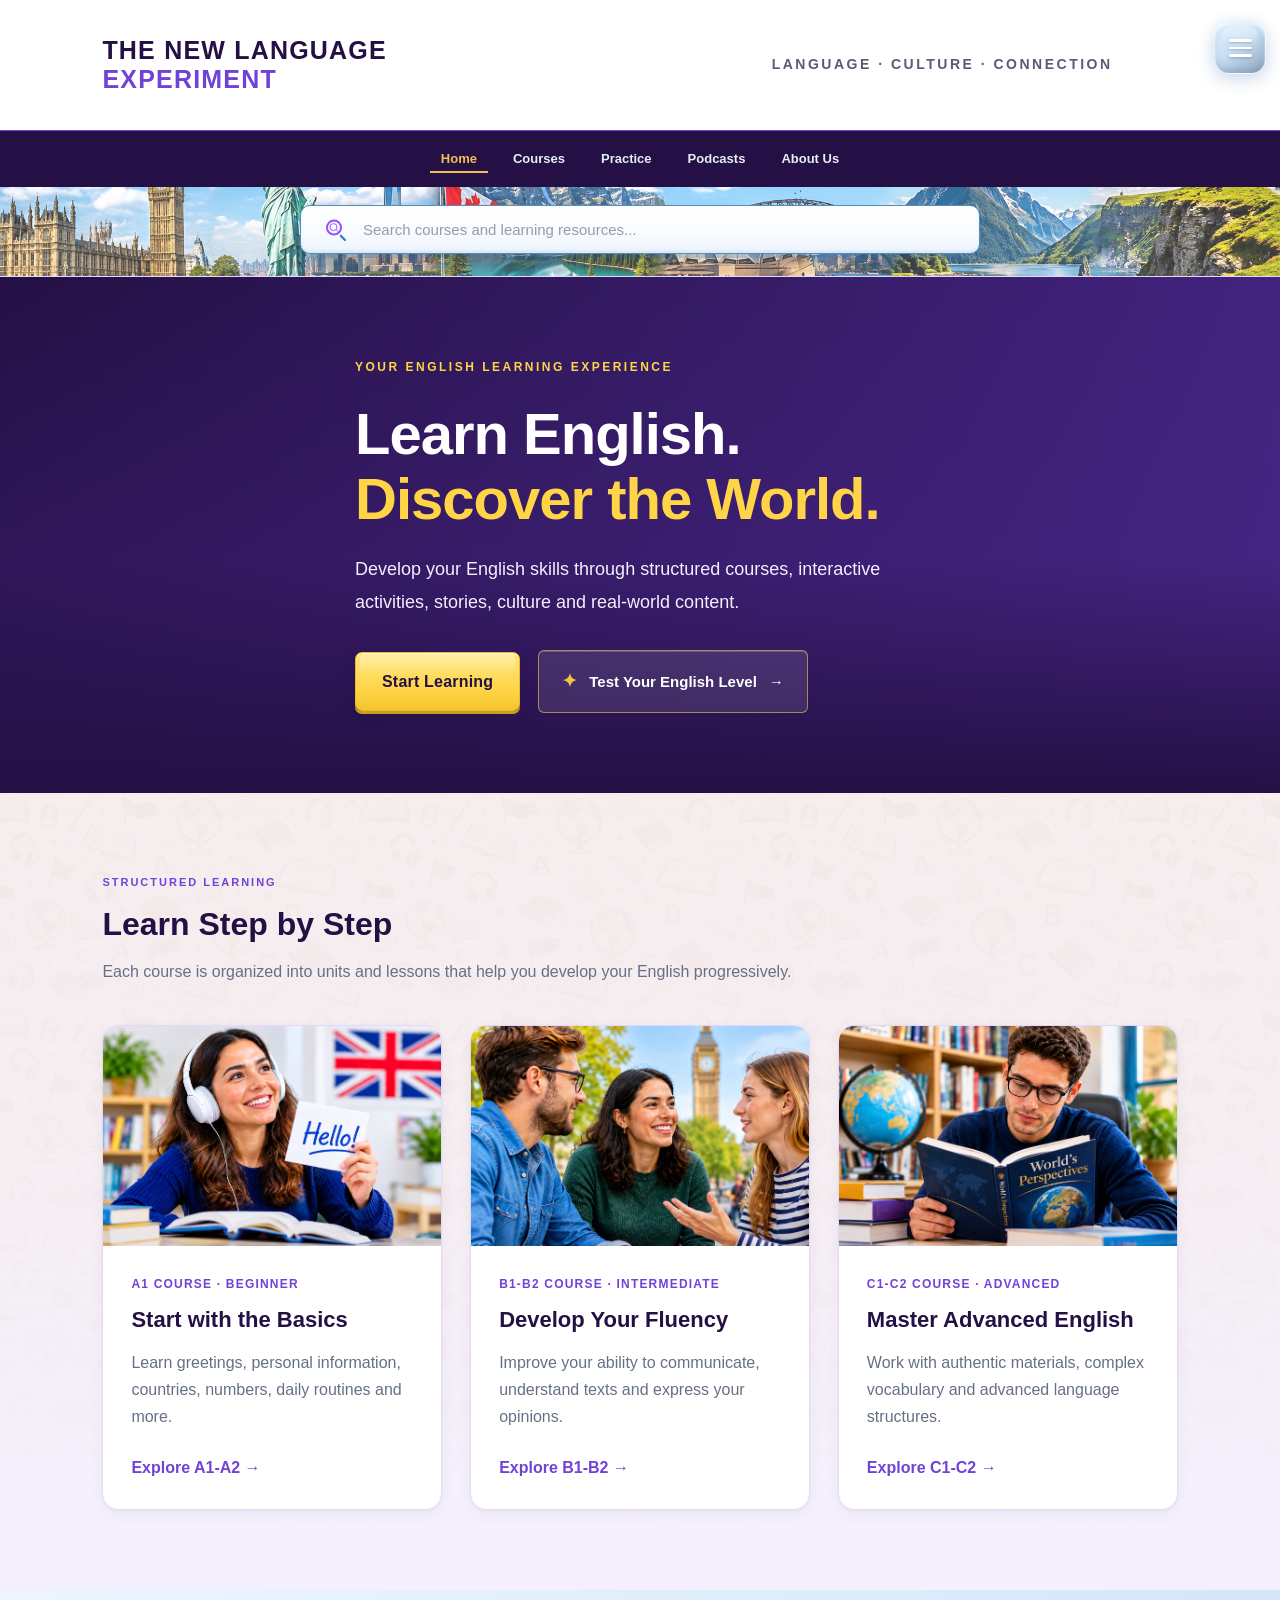
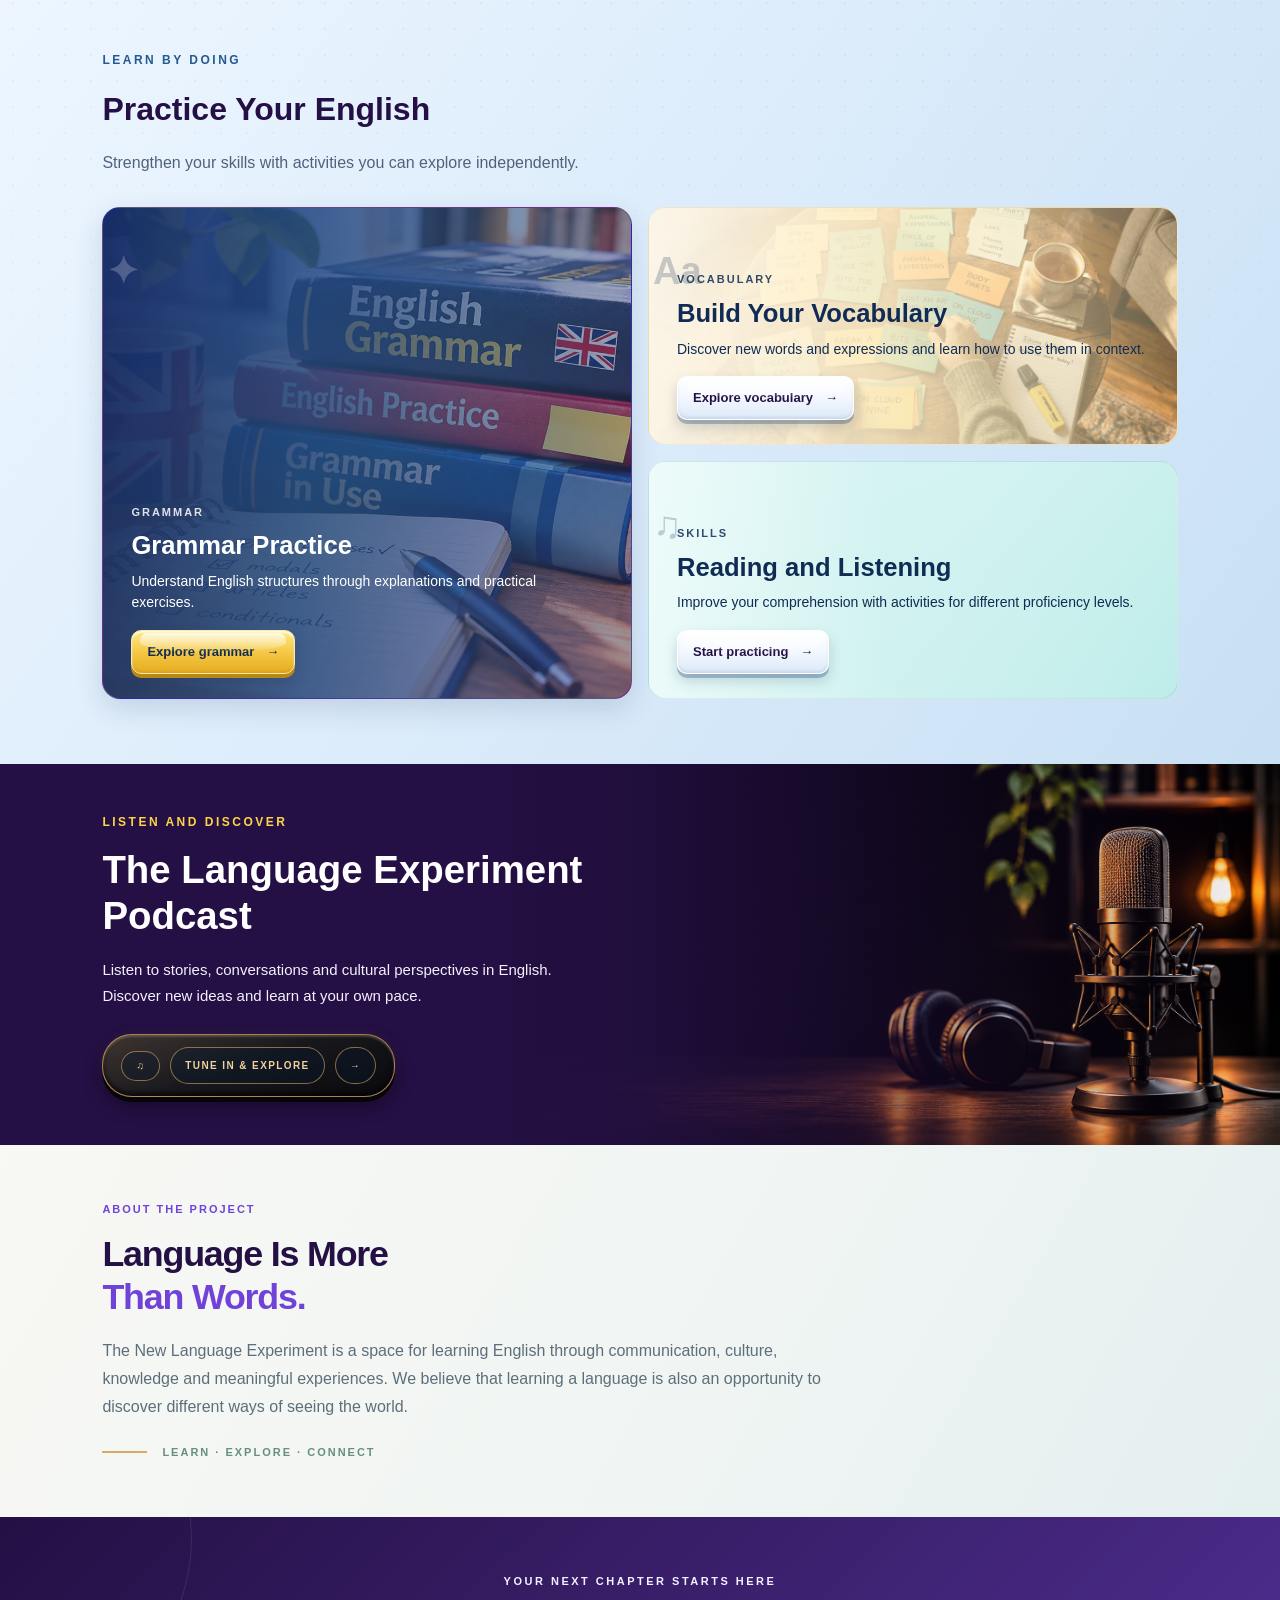
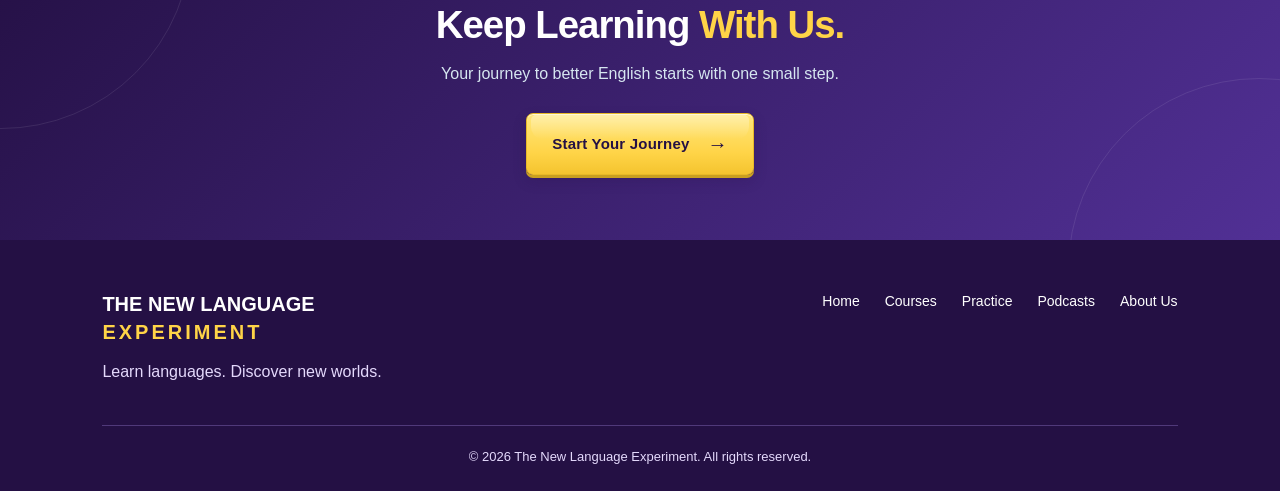
==== commit a4eaa18a: "Update website design and color palette" ====
--- a/index.html
+++ b/index.html
@@ -1,648 +1,443 @@
-
-<!DOCTYPE html>
-<html lang="en">
-
-
-<head>
-    <meta charset="UTF-8">
-    <meta name="viewport" content="width=device-width, initial-scale=1.0">
-
-    <meta name="description"
-        content="The New Language Experiment - Learn English through structured courses, interactive practice, stories, culture, videos and podcasts.">
-
-    <title>The New Language Experiment</title>
-
-    <!-- MAIN STYLES -->
-    <link rel="stylesheet" href="style.css">
-
-    <!-- FLOATING NAVIGATION MENU -->
-    <link rel="stylesheet" href="floating-menu.css">
-    <script src="floating-menu.js" defer></script>
-
-</head>
-
-<body>
-
-    <!-- HEADER -->
-    <header>
-
-        <div class="top-bar">
-
-            <div class="logo">
-                <a href="#home">
-                    <img
-                        src="images/header-world-map.png"
-                        alt="The New Language Experiment"
-                    >
-                </a>
-            </div>
-            <div class="header-actions">
-
-                <a href="courses/courses.html" class="header-start-button">
-                    Start Learning
-                    <span>→</span>
-                </a>
-
-                <div class="header-links">
-                   <a href="about/about.html">About Us</a>
-                   <a href="#contact">Contact</a>
-                </div>
-
-            </div>
-
-        </div>
-
-        <!-- MAIN NAVIGATION -->
-        <nav>
-            <ul>
-                <li><a href="#home">Home</a></li>
-                <li><a href="courses/courses.html">Courses</a></li>
-                <li><a href="practice/practice.html">Practice</a></li>
-                <li><a href="explore/explore.html">Explore</a></li>
-                <li><a href="videos/videos.html">Videos</a></li>
-                <li><a href="podcasts/podcasts.html">Podcasts</a></li>
-                <li><a href="about/about.html">About Us</a></li>
-            </ul>
-        </nav>
-
-    </header>
-
-
-    <main>
-
-        <!-- HOME -->
-        
-         <section id="home" class="hero">
-            <div class="hero-background" aria-hidden="true">
-
-                <img src="images/londres.jpeg" alt="">
-                <img src="images/nueva%20york.jpeg" alt="">
-                <img src="images/toronto.jpeg" alt="">
-                <img src="images/sidney.jpeg" alt="">
-                <img src="images/persona%201.png" alt="">
-                <img src="images/persona%202.png" alt="">
-  
-            </div>
-
-            <div class="hero-content">
-
-                <p class="category">
-                    YOUR ENGLISH LEARNING EXPERIENCE
-                </p>
-
-                <h1>
-                    Learn English.
-                    <br>
-                    Discover the World.
-                </h1>
-
-                <p class="hero-description">
-                    Develop your English skills through structured courses,
-                    interactive activities, stories, culture and real-world content.
-                </p>
-
-                
-<div class="hero-cta-group">
-
-    <a href="courses/courses.html" class="main-button">
-        Start Learning
-    </a>
-
-    <a href="diagnostic/diagnostic.html" class="diagnostic-button">
-        <span class="diagnostic-icon">✦</span>
-        Test Your English Level
-        <span class="diagnostic-arrow">→</span>
-    </a>
-
-</div>
-
-            </div>
-
-         </section>
-        
-<!-- COURSE STRUCTURE -->
-<section id="course-details" class="featured">
-
-    <div class="section-heading">
-        <p class="category">STRUCTURED LEARNING</p>
-        <h2>Learn Step by Step</h2>
-        <p>
-            Each course is organized into units and lessons
-            that help you develop your English progressively.
-        </p>
-    </div>
-
-    <div class="content-grid">
-
-        <!-- BEGINNER -->
-        <article class="content-card">
-            <div class="course-card-image">
-                <img src="images/level%201.png"
-                     alt="Beginner English learner">
-            </div>
-
-            <div class="card-content">
-                <p class="category">A1 COURSE · BEGINNER</p>
-                <h3>Start with the Basics</h3>
-                <p>
-                    Learn greetings, personal information,
-                    countries, numbers, daily routines and more.
-                </p>
-                <a href="#beginner">Explore A1-A2 →</a>
-            </div>
-        </article>
-
-        <!-- INTERMEDIATE -->
-        <article class="content-card">
-            <div class="course-card-image">
-                <img src="images/level%202.png"
-                     alt="Intermediate English students communicating">
-            </div>
-
-            <div class="card-content">
-                <p class="category">B1-B2 COURSE · INTERMEDIATE</p>
-                <h3>Develop Your Fluency</h3>
-                <p>
-                    Improve your ability to communicate,
-                    understand texts and express your opinions.
-                </p>
-                <a href="#intermediate">Explore B1-B2 →</a>
-            </div>
-        </article>
-
-        <!-- ADVANCED -->
-        <article class="content-card">
-            <div class="course-card-image">
-                <img src="images/level%203.png"
-                     alt="Advanced English learner studying">
-            </div>
-
-            <div class="card-content">
-                <p class="category">C1-C2 COURSE · ADVANCED</p>
-                <h3>Master Advanced English</h3>
-                <p>
-                    Work with authentic materials,
-                    complex vocabulary and advanced language structures.
-                </p>
-                <a href="#advanced">Explore C1-C2 →</a>
-            </div>
-        </article>
-
-    </div>
-</section>
-        
-<!-- PRACTICE SECTION -->
-
-<section id="practice" class="featured">
-
-    <div class="section-heading">
-
-        <p class="category">LEARN BY DOING</p>
-
-        <h2>Practice Your English</h2>
-
-        <p>
-            Strengthen your skills with activities
-            you can explore independently.
-        </p>
-
-    </div>
-
-    <div class="practice-bento">
-
-        <!-- GRAMMAR -->
-
-        <article class="bento-card bento-grammar">
-
-            <div class="bento-icon" aria-hidden="true">✦</div>
-
-            <div class="bento-content">
-
-                <p class="bento-category">GRAMMAR</p>
-
-                <h3>Grammar Practice</h3>
-
-                <p>
-                    Understand English structures
-                    through explanations and practical exercises.
-                </p>
-
-                <a href="practice/practice.html#grammar-activities"
-                   class="bento-link">
-                    Explore grammar <span aria-hidden="true">→</span>
-                </a>
-
-            </div>
-
-        </article>
-
-        <!-- VOCABULARY -->
-
-        <article class="bento-card bento-vocabulary">
-
-            <div class="bento-icon" aria-hidden="true">Aa</div>
-
-            <div class="bento-content">
-
-                <p class="bento-category">VOCABULARY</p>
-
-                <h3>Build Your Vocabulary</h3>
-
-                <p>
-                    Discover new words and expressions
-                    and learn how to use them in context.
-                </p>
-
-                <a href="practice/practice.html"
-                   class="bento-link">
-                    Explore vocabulary <span aria-hidden="true">→</span>
-                </a>
-
-            </div>
-
-        </article>
-
-        <!-- READING AND LISTENING -->
-
-        <article class="bento-card bento-skills">
-
-            <div class="bento-icon" aria-hidden="true">♫</div>
-
-            <div class="bento-content">
-
-                <p class="bento-category">SKILLS</p>
-
-                <h3>Reading and Listening</h3>
-
-                <p>
-                    Improve your comprehension
-                    with activities for different proficiency levels.
-                </p>
-
-                <a href="practice/practice.html"
-                   class="bento-link">
-                    Start practicing <span aria-hidden="true">→</span>
-                </a>
-
-            </div>
-
-        </article>
-
-    </div>
-
-</section>
-
-        
-<!-- EXPLORE THE WORLD -->
-<section id="explore" class="explore-editorial">
-
-    <div class="section-heading">
-        <p class="category">DISCOVER THE WORLD</p>
-        <h2>Explore the World Through English</h2>
-        <p>
-            Discover global stories, fascinating cultures and the
-            history of language while developing your English.
-        </p>
-    </div>
-
-    <div class="editorial-container">
-
-        <!-- FEATURED NEWS -->
-        <article class="editorial-feature">
-
-            
-<div class="editorial-feature-image">
-    <img
-        src="images/london-news.jpg"
-        alt="A red double-decker bus on a London street"
-        loading="lazy"
-    >
-
-    <span class="editorial-photo-tag">
-        GLOBAL PERSPECTIVES
-    </span>
-</div>
-
-            <div class="editorial-feature-content">
-                <p class="editorial-label">01 / CURRENT EVENTS</p>
-
-                <h3>Breaking News</h3>
-
-                <p>
-                    Explore current events and discover how English
-                    connects you with the world around you.
-                </p>
-
-                <span class="editorial-topic">
-                    NEWS &amp; CURRENT EVENTS
-                </span>
-            </div>
-
-        </article>
-
-        <!-- CULTURE -->
-        <article class="editorial-story editorial-culture">
-
-            <div class="editorial-story-content">
-                <p class="editorial-label">02 / CULTURE</p>
-
-                <h3>Stories from Around the World</h3>
-
-                <p>
-                    Discover traditions, cultural perspectives and
-                    fascinating stories from communities across the globe.
-                </p>
-
-                <span class="editorial-topic">
-                    CULTURE &amp; TRADITIONS
-                </span>
-            </div>
-
-            
-<div class="editorial-story-image">
-    <img
-        src="images/culture.jpeg"
-        alt="A cultural celebration"
-        loading="lazy"
-    >
-
-    <span class="editorial-photo-tag">
-        CULTURAL CONNECTIONS
-    </span>
-</div>
-
-        </article>
-
-        <!-- WORDS -->
-        <article class="editorial-story editorial-words">
-
-            
-<div class="editorial-story-image">
-    <img
-        src="images/words.jpeg"
-        alt="Books and a dictionary for exploring language"
-        loading="lazy"
-    >
-
-    <span class="editorial-photo-tag">
-        LANGUAGE DISCOVERIES
-    </span>
-</div>
-
-            <div class="editorial-story-content">
-                <p class="editorial-label">03 / LANGUAGE</p>
-
-                <h3>Words and Their Stories</h3>
-
-                <p>
-                    Explore the origins, meanings and fascinating
-                    journeys of words across languages and cultures.
-                </p>
-
-                <span class="editorial-topic">
-                    WORDS &amp; MEANINGS
-                </span>
-            </div>
-
-        </article>
-
-<!-- EDITORIAL CLOSING -->
-<div class="editorial-closing">
-
-    <span class="editorial-closing-symbol" aria-hidden="true">
-        ✦
-    </span>
-
-    <p>
-        Every language opens a window to the world.
-    </p>
-
-    <span class="editorial-closing-line" aria-hidden="true"></span>
-
-</div>
-
-    </div>
-
-</section>
-
-        
-<!-- VIDEOS -->
-<section id="videos" class="video-section video-showcase">
-
-    <div class="video-text">
-
-        <p class="category">WATCH AND LEARN</p>
-
-        <h2>English Through Videos</h2>
-
-        <p>
-            Improve your listening, pronunciation and
-            vocabulary through engaging video lessons
-            for every stage of your learning journey.
-        </p>
-            <a href="videos/videos.html" class="video-discover-button">
-              <span class="video-button-icon" aria-hidden="true">▶</span>
-              <span>LET'S WATCH</span>
-              <span class="video-button-arrow" aria-hidden="true">→</span>
-            </a>
-    </div>
-
-    <div class="video-gallery">
-
-        <div class="video-gallery-main">
-            <img
-                src="images/video-main.png"
-                alt="Learning English through video lessons"
-                loading="lazy"
-            >
-            <span class="video-gallery-caption">
-                EVERYDAY ENGLISH
-            </span>
-        </div>
-
-        <div class="video-gallery-bottom">
-
-            <div class="video-gallery-small">
-                <img
-                    src="images/video-vocabulary.png"
-                    alt="English vocabulary learning materials"
-                    loading="lazy"
-                >
-                <span>VOCABULARY</span>
-            </div>
-
-            <div class="video-gallery-small">
-                <img
-                    src="images/video-speaking.png"
-                    alt="People practicing spoken English"
-                    loading="lazy"
-                >
-                <span>COMMUNICATION</span>
-            </div>
-
-        </div>
-
-    </div>
-
-</section>
-
-
-<!-- PODCASTS -->
-<section id="podcasts" class="podcast-section podcast-banner">
-
-    <div class="podcast-banner-content">
-
-        <p class="category">LISTEN AND DISCOVER</p>
-
-        <h2>The Language Experiment Podcast</h2>
-
-        <p class="podcast-description">
-            Listen to stories, conversations and cultural
-            perspectives in English. Discover new ideas
-            and learn at your own pace.
-        </p>
-
-        
-<div class="podcast-topics">
-
-    <a href="podcasts/podcasts.html" class="podcast-topic podcast-listen-button">
-
-        <span class="podcast-topic-icon" aria-hidden="true">♫</span>
-
-        <span>TUNE IN &amp; EXPLORE</span>
-
-        <span class="podcast-button-arrow" aria-hidden="true">→</span>
-
-    </a>
-
-</div>
-
-    </div>
-
-</section>
-       
-<!-- ABOUT -->
-<section id="about" class="featured">
-
-    <div class="about-home-inner">
-
-        <div class="section-heading">
-
-            <p class="category">
-                <a href="about/about.html"
-                   class="about-project-link">
-                    ABOUT THE PROJECT
-                </a>
-            </p>
-
-            <h2>
-                Language Is More
-                <span>Than Words.</span>
-            </h2>
-
-            <p>
-                The New Language Experiment is a space for
-                learning English through communication,
-                culture, knowledge and meaningful experiences.
-
-                We believe that learning a language is also
-                an opportunity to discover different ways
-                of seeing the world.
-            </p>
-
-            <div class="about-home-signature">
-                <span></span>
-                LEARN · EXPLORE · CONNECT
-            </div>
-
-        </div>
-
-    </div>
-
-</section>
-
-
-<!-- CONTACT / NEWSLETTER -->
-<section id="contact" class="newsletter">
-
-    <div class="newsletter-inner">
-
-        <p class="newsletter-eyebrow">
-            YOUR NEXT CHAPTER STARTS HERE
-        </p>
-
-        <h2>
-            Keep Learning
-            <span>With Us.</span>
-        </h2>
-
-        <p>
-            Your journey to better English
-            starts with one small step.
-        </p>
-
-        <a href="courses/courses.html"
-           class="main-button">
-            Start Your Journey
-            <span aria-hidden="true">→</span>
-        </a>
-
-    </div>
-
-</section>
-
-    </main>
-
-
-    <!-- FOOTER -->
-    <footer>
-
-        <div class="footer-content">
-
-            <div class="footer-logo">
-
-                <h3>
-                    THE NEW LANGUAGE
-                    <span>EXPERIMENT</span>
-                </h3>
-
-                <p>
-                    Learn languages.
-                    Discover new worlds.
-                </p>
-
-            </div>
-
-
-            <div class="footer-links">
-
-                <a href="#home">Home</a>
-                <a href="courses/courses.html">Courses</a>
-                <a href="practice/practice.html">Practice</a>
-                <a href="explore/explore.html">Explore</a>
-                <a href="videos/videos.html">Videos</a>
-                <a href="podcasts/podcasts.html">Podcasts</a>
-                <a href="about/about.html">About Us</a>
-
-            </div>
-
-        </div>
-
-
-        <div class="copyright">
-
-            <p>
-                © 2026 The New Language Experiment.
-                All rights reserved.
-            </p>
-
-        </div>
-
-    </footer>
-
-
-    <script src="script.js"></script>
-
-</body>
-
-</html>
+
+<!DOCTYPE html>
+<html lang="en">
+
+
+<head>
+    <meta charset="UTF-8">
+    <meta name="viewport" content="width=device-width, initial-scale=1.0">
+
+    <meta name="description"
+        content="The New Language Experiment - Learn English through structured courses, interactive practice, stories, culture, videos and podcasts.">
+
+    <title>The New Language Experiment</title>
+
+    <!-- MAIN STYLES -->
+    <link rel="stylesheet" href="style.css">
+
+    <!-- FLOATING NAVIGATION MENU -->
+    <link rel="stylesheet" href="floating-menu.css">
+    <script src="floating-menu.js" defer></script>
+
+</head>
+
+<body>
+
+    <!-- HEADER -->
+    <header>
+       
+
+<!-- MAIN HEADER -->
+<div class="site-header-banner">
+
+    <a href="#home" class="site-header-brand">
+        <span class="brand-first-line">
+            THE NEW LANGUAGE
+        </span>
+
+        <span class="brand-second-line">
+            EXPERIMENT
+        </span>
+    </a>
+
+    <p class="site-header-motto">
+        LANGUAGE · CULTURE · CONNECTION
+    </p>
+
+</div>
+
+        <!-- MAIN NAVIGATION -->
+        <nav>
+            <ul>
+                <li><a href="#home">Home</a></li>
+                <li><a href="courses/courses.html">Courses</a></li>
+                <li><a href="practice/practice.html">Practice</a></li>
+                <li><a href="podcasts/podcasts.html">Podcasts</a></li>
+                <li><a href="about/about.html">About Us</a></li>
+            </ul>
+        </nav>
+
+    </header>
+
+
+    <main>
+
+        <!-- HOME -->
+        
+         <section id="home" class="hero">
+            <div class="hero-background" aria-hidden="true">
+
+                <img src="images/londres.jpeg" alt="">
+                <img src="images/nueva%20york.jpeg" alt="">
+                <img src="images/toronto.jpeg" alt="">
+                <img src="images/sidney.jpeg" alt="">
+                <img src="images/persona%201.png" alt="">
+                <img src="images/persona%202.png" alt="">
+  
+            </div>
+
+            <div class="hero-content">
+
+                <p class="category">
+                    YOUR ENGLISH LEARNING EXPERIENCE
+                </p>
+
+                <h1>
+                    Learn English.
+                    <br>
+                    <span class="hero-yellow-title">Discover the World.</span>
+                </h1>
+
+                <p class="hero-description">
+                    Develop your English skills through structured courses,
+                    interactive activities, stories, culture and real-world content.
+                </p>
+
+                
+<div class="hero-cta-group">
+
+    <a href="courses/courses.html" class="main-button">
+        Start Learning
+    </a>
+
+    <a href="diagnostic/diagnostic.html" class="diagnostic-button">
+        <span class="diagnostic-icon">✦</span>
+        Test Your English Level
+        <span class="diagnostic-arrow">→</span>
+    </a>
+
+</div>
+
+            </div>
+
+         </section>
+        
+<!-- COURSE STRUCTURE -->
+<section id="course-details" class="featured">
+
+    <div class="section-heading">
+        <p class="category">STRUCTURED LEARNING</p>
+        <h2>Learn Step by Step</h2>
+        <p>
+            Each course is organized into units and lessons
+            that help you develop your English progressively.
+        </p>
+    </div>
+
+    <div class="content-grid">
+
+        <!-- BEGINNER -->
+        <article class="content-card">
+            <div class="course-card-image">
+                <img src="images/level%201.png"
+                     alt="Beginner English learner">
+            </div>
+
+            <div class="card-content">
+                <p class="category">A1 COURSE · BEGINNER</p>
+                <h3>Start with the Basics</h3>
+                <p>
+                    Learn greetings, personal information,
+                    countries, numbers, daily routines and more.
+                </p>
+                <a href="#beginner">Explore A1-A2 →</a>
+            </div>
+        </article>
+
+        <!-- INTERMEDIATE -->
+        <article class="content-card">
+            <div class="course-card-image">
+                <img src="images/level%202.png"
+                     alt="Intermediate English students communicating">
+            </div>
+
+            <div class="card-content">
+                <p class="category">B1-B2 COURSE · INTERMEDIATE</p>
+                <h3>Develop Your Fluency</h3>
+                <p>
+                    Improve your ability to communicate,
+                    understand texts and express your opinions.
+                </p>
+                <a href="#intermediate">Explore B1-B2 →</a>
+            </div>
+        </article>
+
+        <!-- ADVANCED -->
+        <article class="content-card">
+            <div class="course-card-image">
+                <img src="images/level%203.png"
+                     alt="Advanced English learner studying">
+            </div>
+
+            <div class="card-content">
+                <p class="category">C1-C2 COURSE · ADVANCED</p>
+                <h3>Master Advanced English</h3>
+                <p>
+                    Work with authentic materials,
+                    complex vocabulary and advanced language structures.
+                </p>
+                <a href="#advanced">Explore C1-C2 →</a>
+            </div>
+        </article>
+
+    </div>
+</section>
+        
+<!-- PRACTICE SECTION -->
+
+<section id="practice" class="featured">
+
+    <div class="section-heading">
+
+        <p class="category">LEARN BY DOING</p>
+
+        <h2>Practice Your English</h2>
+
+        <p>
+            Strengthen your skills with activities
+            you can explore independently.
+        </p>
+
+    </div>
+
+    <div class="practice-bento">
+
+        <!-- GRAMMAR -->
+
+        <article class="bento-card bento-grammar">
+
+            <div class="bento-icon" aria-hidden="true">✦</div>
+
+            <div class="bento-content">
+
+                <p class="bento-category">GRAMMAR</p>
+
+                <h3>Grammar Practice</h3>
+
+                <p>
+                    Understand English structures
+                    through explanations and practical exercises.
+                </p>
+
+                <a href="practice/practice.html#grammar-activities"
+                   class="bento-link">
+                    Explore grammar <span aria-hidden="true">→</span>
+                </a>
+
+            </div>
+
+        </article>
+
+        <!-- VOCABULARY -->
+
+        <article class="bento-card bento-vocabulary">
+
+            <div class="bento-icon" aria-hidden="true">Aa</div>
+
+            <div class="bento-content">
+
+                <p class="bento-category">VOCABULARY</p>
+
+                <h3>Build Your Vocabulary</h3>
+
+                <p>
+                    Discover new words and expressions
+                    and learn how to use them in context.
+                </p>
+
+                <a href="practice/practice.html"
+                   class="bento-link">
+                    Explore vocabulary <span aria-hidden="true">→</span>
+                </a>
+
+            </div>
+
+        </article>
+
+        <!-- READING AND LISTENING -->
+
+        <article class="bento-card bento-skills">
+
+            <div class="bento-icon" aria-hidden="true">♫</div>
+
+            <div class="bento-content">
+
+                <p class="bento-category">SKILLS</p>
+
+                <h3>Reading and Listening</h3>
+
+                <p>
+                    Improve your comprehension
+                    with activities for different proficiency levels.
+                </p>
+
+                <a href="practice/practice.html"
+                   class="bento-link">
+                    Start practicing <span aria-hidden="true">→</span>
+                </a>
+
+            </div>
+
+        </article>
+
+    </div>
+
+</section>
+
+<!-- PODCASTS -->
+<section id="podcasts" class="podcast-section podcast-banner">
+
+    <div class="podcast-banner-content">
+
+        <p class="category">LISTEN AND DISCOVER</p>
+
+        <h2>The Language Experiment Podcast</h2>
+
+        <p class="podcast-description">
+            Listen to stories, conversations and cultural
+            perspectives in English. Discover new ideas
+            and learn at your own pace.
+        </p>
+
+        
+<div class="podcast-topics">
+
+    <a href="podcasts/podcasts.html" class="podcast-topic podcast-listen-button">
+
+        <span class="podcast-topic-icon" aria-hidden="true">♫</span>
+
+        <span>TUNE IN &amp; EXPLORE</span>
+
+        <span class="podcast-button-arrow" aria-hidden="true">→</span>
+
+    </a>
+
+</div>
+
+    </div>
+
+</section>
+       
+<!-- ABOUT -->
+<section id="about" class="featured">
+
+    <div class="about-home-inner">
+
+        <div class="section-heading">
+
+            <p class="category">
+                <a href="about/about.html"
+                   class="about-project-link">
+                    ABOUT THE PROJECT
+                </a>
+            </p>
+
+            <h2>
+                Language Is More
+                <span>Than Words.</span>
+            </h2>
+
+            <p>
+                The New Language Experiment is a space for
+                learning English through communication,
+                culture, knowledge and meaningful experiences.
+
+                We believe that learning a language is also
+                an opportunity to discover different ways
+                of seeing the world.
+            </p>
+
+            <div class="about-home-signature">
+                <span></span>
+                LEARN · EXPLORE · CONNECT
+            </div>
+
+        </div>
+
+    </div>
+
+</section>
+
+
+<!-- CONTACT / NEWSLETTER -->
+<section id="contact" class="newsletter">
+
+    <div class="newsletter-inner">
+
+        <p class="newsletter-eyebrow">
+            YOUR NEXT CHAPTER STARTS HERE
+        </p>
+
+        <h2>
+            Keep Learning
+            <span>With Us.</span>
+        </h2>
+
+        <p>
+            Your journey to better English
+            starts with one small step.
+        </p>
+
+        <a href="courses/courses.html"
+           class="main-button">
+            Start Your Journey
+            <span aria-hidden="true">→</span>
+        </a>
+
+    </div>
+
+</section>
+
+    </main>
+
+
+    <!-- FOOTER -->
+    <footer>
+
+        <div class="footer-content">
+
+            <div class="footer-logo">
+
+                <h3>
+                    THE NEW LANGUAGE
+                    <span>EXPERIMENT</span>
+                </h3>
+
+                <p>
+                    Learn languages.
+                    Discover new worlds.
+                </p>
+
+            </div>
+
+
+            <div class="footer-links">
+
+                <a href="#home">Home</a>
+                <a href="courses/courses.html">Courses</a>
+                <a href="practice/practice.html">Practice</a>
+                <a href="podcasts/podcasts.html">Podcasts</a>
+                <a href="about/about.html">About Us</a>
+
+            </div>
+
+        </div>
+
+
+        <div class="copyright">
+
+            <p>
+                © 2026 The New Language Experiment.
+                All rights reserved.
+            </p>
+
+        </div>
+
+    </footer>
+
+
+    <script src="script.js"></script>
+
+</body>
+
+</html>
--- a/style.css
+++ b/style.css
@@ -1,4739 +1,4940 @@
-
-/* =====================================
-   THE NEW LANGUAGE EXPERIMENT
-   GENERAL SETTINGS
-===================================== */
-
-:root {
-    --navy: #102c54;
-    --blue: #21639b;
-    --light-blue: #72c6f0;
-    --yellow: #f2bd32;
-    --background: #f5f7fa;
-    --text: #252525;
-    --muted: #667085;
-    --border: #e2e6eb;
-    --white: #ffffff;
-}
-
-* {
-    margin: 0;
-    padding: 0;
-    box-sizing: border-box;
-}
-
-html {
-    scroll-behavior: smooth;
-    scroll-padding-top: 30px;
-}
-
-body {
-    font-family: Arial, Helvetica, sans-serif;
-    background-color: var(--white);
-    color: var(--text);
-    line-height: 1.7;
-}
-
-a {
-    text-decoration: none;
-    color: inherit;
-}
-
-a:focus-visible {
-    outline: 3px solid var(--yellow);
-    outline-offset: 4px;
-}
-
-section {
-    scroll-margin-top: 20px;
-}
-
-
-/* =====================================
-   HEADER
-===================================== */
-
-header {
-    background-color: var(--white);
-    border-bottom: none;
-    position: relative;
-}
-
-.top-bar {
-    display: flex;
-    flex-direction: column;
-    align-items: center;
-    padding: 0 8% 5px;
-    max-width: 1600px;
-    margin: 0 auto;
-    position: relative;
-}
-
-.logo {
-    width: 115%;
-    text-align: center;
-}
-
-.logo a {
-    display: block;
-    width: 100%;
-}
-
-.logo img {
-    display: block;
-    width: 100%;
-    height: auto;
-    object-fit: contain;
-    margin: 0 auto;
-
-}
-
-/* HEADER CALL TO ACTION */
-
-.header-actions {
-    position: absolute;
-    right: 8%;
-    bottom: 12px;
-
-    display: flex;
-    flex-direction: column;
-    align-items: flex-end;
-    gap: 12px;
-
-    animation: linksReveal 0.9s ease-out both;
-    animation-delay: 2.4s;
-}
-
-.header-start-button {
-    display: inline-flex;
-    align-items: center;
-    gap: 12px;
-
-    padding: 9px 19px;
-
-    background: rgba(59, 130, 184, 0.10);
-    color: var(--navy);
-
-    border: 1px solid rgba(16, 44, 84, 0.28);
-    border-radius: 6px;
-
-    font-size: 14px;
-    font-weight: 700;
-    letter-spacing: 0.3px;
-
-    box-shadow:
-        inset 0 1px 0 rgba(255, 255, 255, 0.8),
-        0 2px 5px rgba(16, 44, 84, 0.06);
-
-    transition:
-        background-color 0.3s ease,
-        border-color 0.3s ease,
-        transform 0.3s ease,
-        box-shadow 0.3s ease;
-}
-
-/* HEADER START LEARNING - GLASS EFFECT */
-
-.header-start-button {
-    display: inline-flex;
-    align-items: center;
-    justify-content: center;
-    gap: 10px;
-
-    padding: 11px 20px;
-
-    color: #102c54;
-    font-size: 14px;
-    font-weight: 700;
-    text-decoration: none;
-
-    background: rgba(255, 255, 255, 0.18);
-
-    border: 1px solid rgba(255, 255, 255, 0.65);
-    border-radius: 8px;
-
-    backdrop-filter: blur(12px);
-    -webkit-backdrop-filter: blur(12px);
-
-    box-shadow:
-        inset 0 2px 2px rgba(255, 255, 255, 0.75),
-        inset 0 -2px 4px rgba(16, 44, 84, 0.08),
-        0 5px 12px rgba(16, 44, 84, 0.12);
-transition:
-    background 0.3s ease,
-    border-color 0.3s ease,
-    transform 0.3s ease,
-    box-shadow 0.3s ease;
-
-}
-.header-start-button span {
-    font-size: 17px;
-    transition: transform 0.3s ease;
-}
-
-.header-start-button:hover {
-    background: rgba(59, 130, 184, 0.20);
-    border-color: rgba(16, 44, 84, 0.45);
-    transform: translateY(-2px);
-
-    box-shadow:
-        0 4px 10px rgba(16, 44, 84, 0.12);
-}
-
-.header-start-button:hover span {
-    transform: translateX(4px);
-}
-.header-links {
-    display: flex;
-    justify-content: flex-end;
-    gap: 25px;
-
-}
-
-@keyframes linksReveal {
-    from {
-        opacity: 0;
-        transform: translateY(-8px);
-    }
-
-    to {
-        opacity: 1;
-        transform: translateY(0);
-    }
-}
-.header-links a {
-    font-size: 14px;
-    color: #555555;
-    transition: color 0.3s;
-}
-
-.header-links a:hover {
-    color: var(--blue);
-}
-
-
-/* =====================================
-   NAVIGATION
-===================================== */
-
-nav {
-    background-color: var(--navy);
-    padding: 0 8%;
-    border-top: 3px solid var(--blue);
-    position: relative;
-    animation: menuReveal 0.8s ease-out both;
-    animation-delay: 0.35s;
-}
-
-nav ul {
-    list-style: none;
-    display: flex;
-    flex-wrap: wrap;
-    align-items: center;
-    max-width: 1600px;
-    margin: 0 auto;
-}
-
-nav li {
-    padding: 15px 17px;
-}
-
-nav a {
-    color: var(--white);
-    font-size: 17px;
-    font-weight: bold;
-    transition: color 0.3s;
-}
-
-nav a:hover {
-    color: var(--light-blue);
-}
-
-
-/* =====================================
-   GENERAL TYPOGRAPHY
-===================================== */
-
-.category {
-    font-size: 11px;
-    font-weight: bold;
-    color: var(--blue);
-    letter-spacing: 2px;
-    margin-bottom: 12px;
-    text-transform: uppercase;
-}
-
-.section-heading {
-    max-width: 750px;
-    margin-bottom: 40px;
-}
-
-.section-heading h2 {
-    font-size: 32px;
-    line-height: 1.25;
-    color: var(--navy);
-    margin-bottom: 14px;
-}
-
-.section-heading > p:not(.category) {
-    color: var(--muted);
-    font-size: 16px;
-}
-
-
-
-/* =====================================
-   HERO SECTION
-===================================== */
-
-.hero {
-    position: relative;
-    overflow: hidden;
-    min-height: 520px;
-    padding: 65px 10% 25px;
-
-    display: flex;
-    flex-direction: column;
-    justify-content: center;
-
-    background: linear-gradient(
-        110deg,
-        #102c54,
-        #21639b
-    );
-
-    color: var(--white);
-}
-
-.hero-inner {
-    width: 100%;
-    max-width: 1400px;
-    margin: 0 auto;
-
-    display: grid;
-    grid-template-columns: 1.15fr 0.85fr;
-    align-items: center;
-    gap: 40px;
-}
-
-/* TEXT */
-
-.hero-content {
-    max-width: 680px;
-
-    animation: heroTextReveal 1.2s ease-out both;
-    animation-delay: 0.3s;
-}
-
-.hero .category {
-    color: #a8dcfa;
-    font-size: 12px;
-    font-weight: bold;
-    letter-spacing: 2.5px;
-    margin-bottom: 24px;
-}
-
-.hero h1 {
-    font-size: clamp(38px, 4.5vw, 60px);
-    line-height: 1.12;
-    margin-bottom: 24px;
-    letter-spacing: -1.5px;
-}
-
-.hero h1 span {
-    display: block;
-    color: #a8dcfa;
-}
-
-.hero-description {
-    font-size: 17px;
-    line-height: 1.8;
-    max-width: 550px;
-    margin-bottom: 32px;
-    color: #e5eff8;
-}
-
-/* HERO ANIMATION */
-
-@keyframes heroTextReveal {
-    from {
-        opacity: 0;
-        transform: translateY(18px);
-    }
-
-    to {
-        opacity: 1;
-        transform: translateY(0);
-    }
-}
-
-
-/* =====================================
-   HERO VISUAL
-===================================== */
-
-.hero-visual {
-    position: relative;
-    min-height: 360px;
-
-    display: flex;
-    align-items: center;
-    justify-content: center;
-
-    animation: heroTextReveal 1.5s ease-out both;
-    animation-delay: 0.6s;
-}
-
-.globe {
-    position: relative;
-    width: 230px;
-    height: 230px;
-    border-radius: 50%;
-
-    background: radial-gradient(
-        circle at 35% 30%,
-        #a8dcfa,
-        #3b82b8 38%,
-        #174574 72%,
-        #102c54
-    );
-
-    box-shadow:
-        0 0 50px rgba(168, 220, 250, 0.25),
-        inset -20px -15px 35px rgba(10, 35, 70, 0.5);
-
-    overflow: hidden;
-}
-
-.globe-line {
-    position: absolute;
-    border: 1px solid rgba(255, 255, 255, 0.45);
-    border-radius: 50%;
-}
-
-.globe-line-one {
-    width: 100%;
-    height: 45%;
-    top: 27%;
-}
-
-.globe-line-two {
-    width: 45%;
-    height: 100%;
-    left: 27%;
-}
-
-.globe-line-three {
-    width: 75%;
-    height: 100%;
-    left: 12%;
-    transform: rotate(35deg);
-}
-
-.globe-orbit {
-    position: absolute;
-    width: 310px;
-    height: 310px;
-    border: 1px solid rgba(168, 220, 250, 0.35);
-    border-radius: 50%;
-}
-
-.orbit-one {
-    transform: rotateX(65deg) rotate(-25deg);
-}
-
-.orbit-two {
-    transform: rotateX(65deg) rotate(55deg);
-}
-
-.visual-label {
-    position: absolute;
-    padding: 9px 15px;
-    border: 1px solid rgba(255, 255, 255, 0.25);
-    border-radius: 5px;
-    background: rgba(16, 44, 84, 0.8);
-    color: #ffffff;
-    font-size: 10px;
-    font-weight: bold;
-    letter-spacing: 1.5px;
-}
-
-.label-one {
-    top: 25px;
-    right: 5%;
-}
-
-.label-two {
-    bottom: 55px;
-    left: 0;
-}
-
-.label-three {
-    bottom: 15px;
-    right: 0;
-}
-
-
-/* =====================================
-   HERO FOOTER
-===================================== */
-
-.hero-footer {
-    display: flex;
-    justify-content: center;
-    gap: 55px;
-
-    max-width: 1400px;
-    width: 100%;
-    margin: 45px auto 0;
-    padding-top: 20px;
-
-    border-top: 1px solid rgba(255, 255, 255, 0.2);
-
-    color: #a8dcfa;
-    font-size: 11px;
-    font-weight: bold;
-    letter-spacing: 2px;
-}
-
-
-/* =====================================
-   HERO SECTION
-===================================== */
-
-.hero {
-    min-height: 480px;
-    display: flex;
-    align-items: center;
-    padding: 80px 10%;
-    background: linear-gradient(
-        110deg,
-        #102c54,
-        #21639b
-    );
-    color: var(--white);
-
-    transition: transform 0.3s, box-shadow 0.3s;
-}
-
-/* =====================================
-   HERO BACKGROUND SLIDESHOW
-===================================== */
-
-.hero-background {
-    position: absolute;
-    inset: 0;
-    z-index: 0;
-    overflow: hidden;
-    pointer-events: none;
-}
-
-.hero-background img {
-    position: absolute;
-    inset: 0;
-
-    width: 100%;
-    height: 100%;
-
-    object-fit: cover;
-    object-position: center;
-
-    opacity: 0;
-    filter: blur(1.5px);
-
-    animation: heroSlideshow 24s infinite ease-in-out;
-}
-
-/* Image transitions */
-
-.hero-background img:nth-child(1) {
-    animation-delay: 0s;
-}
-
-.hero-background img:nth-child(2) {
-    animation-delay: -20s;
-}
-
-.hero-background img:nth-child(3) {
-    animation-delay: -16s;
-}
-
-.hero-background img:nth-child(4) {
-    animation-delay: -12s;
-}
-
-.hero-background img:nth-child(5) {
-    animation-delay: -8s;
-}
-
-.hero-background img:nth-child(6) {
-    animation-delay: -4s;
-}
-
-@keyframes heroSlideshow {
-
-    0% {
-        opacity: 0;
-    }
-
-    4% {
-        opacity: 1;
-    }
-
-    16% {
-        opacity: 1;
-    }
-
-    20% {
-        opacity: 0;
-    }
-
-    100% {
-        opacity: 0;
-    }
-}
-
-/* Blue gradient overlay */
-
-.hero::after {
-    content: "";
-    position: absolute;
-    inset: 0;
-    z-index: 1;
-    pointer-events: none;
-
-    background:
-        linear-gradient(
-            to bottom,
-            rgba(16, 44, 84, 0.48) 0%,
-            rgba(16, 44, 84, 0.60) 55%,
-            #102c54 100%
-        );
-}
-
-/* Keep hero content above images */
-
-.hero-content {
-    position: relative;
-    z-index: 2;
-}
-/* HERO HOVER EFFECT */
-
-.hero:hover {
-    transform: translateY(-6px);
-    box-shadow: 0 12px 28px #102c5415;
-}
-
-.hero-content {
-    max-width: 750px;
-}
-
-.hero .category {
-    color: #a8dcfa;
-}
-
-.hero h1 {
-    font-size: clamp(38px, 5vw, 58px);
-    line-height: 1.12;
-    margin-bottom: 22px;
-    letter-spacing: -1px;
-}
-
-.hero-description {
-    font-size: 18px;
-    max-width: 570px;
-    margin-bottom: 32px;
-    color: #e5eff8;
-}
-
-
-/* =====================================
-   HERO ANIMATIONS
-===================================== */
-
-@keyframes heroBackgroundReveal {
-
-    from {
-        opacity: 0;
-    }
-
-    to {
-        opacity: 1;
-    }
-
-}
-
-@keyframes heroTextReveal {
-
-    from {
-        opacity: 0;
-        transform: translateY(15px);
-    }
-
-    to {
-        opacity: 1;
-        transform: translateY(0);
-    }
-
-}
-
-
-/* ACCESSIBILITY */
-
-@media (prefers-reduced-motion: reduce) {
-
-    .hero,
-    .hero-content,
-    .hero-background img {
-        animation: none;
-    }
-
-    .hero-background img {
-        opacity: 0;
-    }
-
-    .hero-background img:first-child {
-        opacity: 1;
-    }
-
-}
-
-/* =====================================
-   BUTTONS
-===================================== */
-
-.main-button {
-    display: inline-flex;
-    align-items: center;
-    gap: 14px;
-
-    background-color: #F6C94B;
-    color: #18395F;
-
-    padding: 15px 26px;
-    border: 1px solid #E5B83D;
-    border-radius: 6px;
-
-    font-weight: bold;
-    letter-spacing: 0.2px;
-
-    box-shadow:
-        0 3px 0 #D5A72E,
-        0 5px 12px rgba(16, 44, 84, 0.12);
-
-    transition:
-        background-color 0.3s ease,
-        transform 0.3s ease,
-        box-shadow 0.3s ease;
-}
-
-.main-button span {
-    font-size: 20px;
-    transition: transform 0.3s ease;
-}
-
-.main-button:hover {
-    background-color: #FFDA70;
-    transform: translateY(-3px);
-
-    box-shadow:
-        0 5px 0 #D5A72E,
-        0 9px 18px rgba(16, 44, 84, 0.18);
-}
-
-.main-button:hover span {
-    transform: translateX(4px);
-}
-
-.main-button:active {
-    transform: translateY(1px);
-
-    box-shadow:
-        0 1px 0 #D5A72E,
-        0 2px 5px rgba(16, 44, 84, 0.12);
-}
-
-/* =====================================
-   COURSES / LEARNING LEVELS
-===================================== */
-
-.learning-levels {
-    padding: 80px 8%;
-    background-color: var(--background);
-}
-
-.learning-levels .section-heading {
-    margin-bottom: 35px;
-}
-
-.learning-levels .section-heading h2 {
-    margin-bottom: 14px;
-}
-
-.levels-container {
-    display: grid;
-    grid-template-columns: repeat(3, 1fr);
-    gap: 25px;
-}
-
-
-.level-card {
-    position: relative;
-    overflow: hidden;
-
-    background: linear-gradient(
-        145deg,
-        #ffffff,
-        #f7fbff
-    );
-
-    padding: 34px;
-    border: 1px solid #dce6f0;
-    border-radius: 12px;
-
-    box-shadow: 0 3px 12px rgba(16, 44, 84, 0.04);
-
-    transition:
-        transform 0.35s ease,
-        box-shadow 0.35s ease,
-        border-color 0.35s ease;
-
-    display: flex;
-    flex-direction: column;
-}
-
-/* Top decorative line */
-.level-card::before {
-    content: "";
-    position: absolute;
-    top: 0;
-    left: 0;
-    width: 100%;
-    height: 4px;
-
-    background: linear-gradient(
-        90deg,
-        #2c75ad,
-        #8bc5e9
-    );
-}
-
-/* Card hover */
-.level-card:hover {
-    transform: translateY(-7px);
-
-    border-color: #b8d2e8;
-
-    box-shadow:
-        0 14px 30px rgba(16, 44, 84, 0.11);
-}
-
-/* Level label */
-.level-label {
-    display: inline-block;
-    align-self: flex-start;
-
-    background-color: #e8f2fb;
-    color: var(--blue);
-
-    font-weight: bold;
-    padding: 6px 14px;
-    font-size: 13px;
-
-    border-radius: 20px;
-    margin-bottom: 20px;
-}
-
-/* Course title */
-.level-card h3 {
-    color: var(--navy);
-    font-size: 24px;
-    margin-bottom: 13px;
-}
-
-/* Description */
-.level-card p {
-    color: var(--muted);
-    margin-bottom: 25px;
-    flex-grow: 1;
-    line-height: 1.7;
-}
-
-/* Course link */
-.level-card a {
-    color: var(--blue);
-    font-weight: bold;
-    display: inline-block;
-
-    transition:
-        color 0.3s ease,
-        transform 0.3s ease;
-}
-
-.level-card a:hover {
-    color: var(--navy);
-    transform: translateX(5px);
-}
-
-
-/* =====================================
-   FEATURED SECTIONS
-===================================== */
-
-.featured {
-    padding: 80px 8%;
-}
-
-
-/* =====================================
-   STEP BY STEP - BACKGROUND DESIGN
-===================================== */
-
-#course-details {
-    position: relative;
-    isolation: isolate;
-    overflow: hidden;
-    background-color: #E8D6B5;
-}
-
-/* Educational image texture */
-
-#course-details::before {
-    content: "";
-    position: absolute;
-    inset: 0;
-    z-index: 0;
-    pointer-events: none;
-
-    background-image: url("images/textura%201.png");
-    background-repeat: repeat;
-    background-size: 380px auto;
-    background-position: center top;
-
-    opacity: 0.32;
-
-    -webkit-mask-image: linear-gradient(
-        to bottom,
-        black 0%,
-        rgba(0, 0, 0, 0.75) 45%,
-        transparent 100%
-    );
-
-    mask-image: linear-gradient(
-        to bottom,
-        black 0%,
-        rgba(0, 0, 0, 0.75) 45%,
-        transparent 100%
-    );
-}
-
-#course-details > * {
-    position: relative;
-    z-index: 1;
-}
-
-#practice {
-    background-color: var(--background);
-}
-
-#explore {
-    background-color: var(--white);
-}
-
-#about {
-    background-color: var(--background);
-}
-
-/* =====================================
-   STEP BY STEP / COURSE STRUCTURE
-===================================== */
-
-#course-details {
-    background-color: #F5F0E6;
-}
-
-.content-grid {
-    display: grid;
-    grid-template-columns: repeat(3, 1fr);
-    gap: 28px;
-    align-items: stretch;
-}
-
-.content-card {
-    position: relative;
-    background-color: #FFFEFA;
-    border: 1px solid #E7DFD1;
-    border-radius: 16px;
-    overflow: hidden;
-
-    display: flex;
-    flex-direction: column;
-
-    box-shadow:
-        0 4px 14px rgba(65, 54, 35, 0.05),
-        0 1px 3px rgba(65, 54, 35, 0.04);
-
-    transition:
-        transform 0.45s cubic-bezier(0.2, 0.8, 0.2, 1),
-        box-shadow 0.45s ease,
-        border-color 0.35s ease;
-}
-
-.content-card:hover {
-    transform: translateY(-10px);
-
-    border-color: #CBB995;
-
-    box-shadow:
-        0 20px 38px rgba(65, 54, 35, 0.13),
-        0 5px 12px rgba(65, 54, 35, 0.06);
-}
-
-/* Course image interaction */
-
-.course-card-image {
-    position: relative;
-    width: 100%;
-    height: 220px;
-    overflow: hidden;
-    background-color: #EDE7DC;
-}
-
-.course-card-image::after {
-    content: "";
-    position: absolute;
-    inset: 0;
-
-    background: linear-gradient(
-        to bottom,
-        transparent 55%,
-        rgba(16, 44, 84, 0.18)
-    );
-
-    opacity: 0.5;
-    transition: opacity 0.45s ease;
-}
-
-.course-card-image img {
-    display: block;
-    width: 100%;
-    height: 100%;
-    object-fit: cover;
-
-    transition:
-        transform 0.8s cubic-bezier(0.2, 0.8, 0.2, 1),
-        filter 0.5s ease;
-}
-
-.content-card:hover .course-card-image img {
-    transform: scale(1.07);
-    filter: saturate(1.08);
-}
-
-.content-card:hover .course-card-image::after {
-    opacity: 1;
-}
-
-/* Card content */
-
-.card-content {
-    padding: 28px;
-    display: flex;
-    flex-direction: column;
-    flex-grow: 1;
-}
-
-.card-content .category {
-    color: #927B55;
-    font-size: 12px;
-    font-weight: 700;
-    letter-spacing: 1.2px;
-    margin-bottom: 12px;
-}
-
-.card-content h3 {
-    color: var(--navy);
-    font-size: 22px;
-    line-height: 1.3;
-    margin-bottom: 14px;
-}
-
-.card-content p:not(.category) {
-    color: var(--muted);
-    line-height: 1.7;
-    margin-bottom: 24px;
-    flex-grow: 1;
-}
-
-.card-content a {
-    color: var(--blue);
-    font-weight: bold;
-    display: inline-block;
-    transition:
-        color 0.3s ease,
-        transform 0.3s ease;
-}
-
-.card-content a:hover {
-    color: var(--navy);
-    transform: translateX(5px);
-}
-
-/* Card content interaction */
-
-.card-content .category {
-    transition:
-        color 0.35s ease,
-        letter-spacing 0.35s ease;
-}
-
-.content-card:hover .card-content .category {
-    color: #A17D43;
-    letter-spacing: 1.5px;
-}
-
-.card-content h3 {
-    transition: color 0.35s ease;
-}
-
-.content-card:hover .card-content h3 {
-    color: #276A9D;
-}
-
-.card-content a {
-    display: inline-flex;
-    align-items: center;
-    transition:
-        color 0.35s ease,
-        transform 0.35s ease;
-}
-
-.content-card:hover .card-content a {
-    color: #174B79;
-    transform: translateX(6px);
-}
-
-/* Keyboard accessibility */
-
-.content-card:focus-within {
-    outline: 2px solid #7EADD0;
-    outline-offset: 4px;
-}
-
-/* Reduced motion */
-
-@media (prefers-reduced-motion: reduce) {
-    .content-card,
-    .course-card-image img,
-    .course-card-image::after,
-    .card-content .category,
-    .card-content h3,
-    .card-content a {
-        transition: none;
-    }
-}
-
-/* =====================================
-   VIDEO SECTION
-===================================== */
-
-.video-section {
-    display: grid;
-    grid-template-columns: 1fr 1fr;
-    gap: 60px;
-    align-items: center;
-    padding: 85px 8%;
-    background-color: #eef3f8;
-}
-
-.video-text h2 {
-    color: var(--navy);
-    font-size: 34px;
-    line-height: 1.25;
-    margin-bottom: 18px;
-}
-
-.video-text p:not(.category) {
-    color: var(--muted);
-    margin-bottom: 28px;
-    max-width: 500px;
-}
-
-.video-placeholder {
-    min-height: 290px;
-    background: linear-gradient(135deg, #102c54, #21639b);
-    color: var(--white);
-    display: flex;
-    flex-direction: column;
-    align-items: center;
-    justify-content: center;
-    text-align: center;
-    padding: 30px;
-    border-radius: 8px;
-}
-
-.play-button {
-    background-color: var(--yellow);
-    color: var(--navy);
-    width: 68px;
-    height: 68px;
-    border-radius: 50%;
-    display: flex;
-    align-items: center;
-    justify-content: center;
-    font-size: 25px;
-    margin-bottom: 20px;
-}
-
-
-/* =====================================
-   PODCAST SECTION
-===================================== */
-
-.podcast-section {
-    padding: 85px 10%;
-    background-color: var(--white);
-}
-
-.podcast-section > div {
-    max-width: 750px;
-}
-
-.podcast-section h2 {
-    color: var(--navy);
-    font-size: 34px;
-    line-height: 1.25;
-    margin-bottom: 18px;
-}
-
-.podcast-section p:not(.category) {
-    color: var(--muted);
-    margin-bottom: 25px;
-}
-
-.podcast-section a {
-    color: var(--blue);
-    font-weight: bold;
-}
-
-.podcast-section a:hover {
-    color: var(--navy);
-}
-
-
-/* =====================================
-   ABOUT SECTION
-===================================== */
-
-#about .section-heading {
-    max-width: 850px;
-    margin-bottom: 0;
-}
-
-#about .section-heading > p:not(.category) {
-    line-height: 1.9;
-    
-}
-
-/* =====================================
-   NEWSLETTER / CONTACT
-===================================== */
-
-.newsletter {
-    background-color: #eaf2f9;
-    padding: 75px 20px;
-    text-align: center;
-}
-
-.newsletter h2 {
-    color: var(--navy);
-    font-size: 32px;
-    margin-bottom: 12px;
-}
-
-.newsletter p {
-    color: var(--muted);
-    margin-bottom: 28px;
-}
-
-
-/* =====================================
-   FOOTER
-===================================== */
-
-footer {
-    background-color: var(--navy);
-    color: var(--white);
-    padding: 50px 8% 22px;
-}
-
-.footer-content {
-    display: flex;
-    justify-content: space-between;
-    align-items: flex-start;
-    gap: 40px;
-    margin-bottom: 40px;
-}
-
-.footer-logo h3 {
-    font-size: 20px;
-    line-height: 1.4;
-}
-
-.footer-logo span {
-    display: block;
-    color: var(--light-blue);
-    letter-spacing: 3px;
-}
-
-.footer-logo p {
-    color: #bdcde0;
-    margin-top: 12px;
-}
-
-.footer-links {
-    display: flex;
-    flex-wrap: wrap;
-    gap: 18px 25px;
-    max-width: 450px;
-}
-
-.footer-links a {
-    color: var(--white);
-    font-size: 14px;
-    transition: color 0.3s;
-}
-
-.footer-links a:hover {
-    color: var(--light-blue);
-}
-
-.copyright {
-    border-top: 1px solid #49617e;
-    padding-top: 20px;
-    text-align: center;
-    color: #bdcde0;
-    font-size: 13px;
-}
-
-
-/* =====================================
-   RESPONSIVE DESIGN
-===================================== */
-
-@media (max-width: 1000px) {
-
-    .levels-container,
-    .content-grid {
-        grid-template-columns: repeat(2, 1fr);
-    }
-
-    nav {
-        padding: 0 4%;
-    }
-
-    nav li {
-        padding: 14px 12px;
-    }
-
-    nav ul {
-    justify-content: center;
-    flex-wrap: wrap;
-    width: 100%;
-} 
-}
-
-
-@media (max-width: 768px) {
-
-    .top-bar {
-        flex-direction: column;
-        gap: 15px;
-        text-align: center;
-        padding: 22px 5%;
-    }
-
-    .header-links {
-        justify-content: center;
-    }
-  
-
-/* COMPACT RESPONSIVE NAVIGATION */
-
-
-/* COMPACT RESPONSIVE NAVIGATION */
-
-nav {
-    height: auto;
-    min-height: 0;
-    padding: 8px 12px;
-    overflow-x: visible;
-}
-
-nav ul {
-    display: flex;
-    flex-wrap: wrap;
-    justify-content: center;
-    align-content: center;
-    align-items: center;
-
-    width: 100%;
-    max-width: 100%;
-    height: auto;
-
-    gap: 4px 12px;
-    margin: 0 auto;
-    padding: 0;
-}
-
-nav li {
-    padding: 0;
-    margin: 0;
-}
-
-nav a {
-    display: inline-flex;
-    align-items: center;
-    justify-content: center;
-
-    padding: 4px 5px;
-    margin: 0;
-
-    font-size: 14px;
-    line-height: 1.4;
-    white-space: nowrap;
-    text-align: center;
-}
-
-    .hero {
-        min-height: 420px;
-        padding: 65px 8%;
-    }
-
-    .hero h1 {
-        font-size: 40px;
-    }
-
-    .hero-description {
-        font-size: 16px;
-    }
-
-    .learning-levels,
-    .featured,
-    .video-section,
-    .podcast-section {
-        padding: 60px 7%;
-    }
-
-    .section-heading h2,
-    .video-text h2,
-    .podcast-section h2 {
-        font-size: 28px;
-    }
-
-    .levels-container,
-    .content-grid {
-        grid-template-columns: 1fr;
-    }
-
-    .video-section {
-        grid-template-columns: 1fr;
-        gap: 35px;
-    }
-
-    .video-placeholder {
-        min-height: 230px;
-    }
-
-    .footer-content {
-        flex-direction: column;
-        gap: 30px;
-    }
-
-}
-
-
-@media (max-width: 480px) {
-
-    .logo a {
-        font-size: 21px;
-    }
-
-    .logo span {
-        font-size: 12px;
-    }
-
-    .hero {
-        min-height: 390px;
-        padding: 55px 7%;
-    }
-
-    .hero h1 {
-        font-size: 34px;
-    }
-
-    .hero-description {
-        font-size: 15px;
-    }
-
-    .learning-levels,
-    .featured,
-    .video-section,
-    .podcast-section {
-        padding: 50px 6%;
-    }
-
-    .section-heading h2,
-    .video-text h2,
-    .podcast-section h2,
-    .newsletter h2 {
-        font-size: 25px;
-    }
-
-    .level-card,
-    .card-content {
-        padding: 24px;
-    }
-
-    .newsletter {
-        padding: 55px 20px;
-    }
-
-    .footer-links {
-        gap: 15px;
-    }
-
-}
-/* ACTIVE NAVIGATION LINK */
-
-nav a.active {
-    color: #f2bd32;
-}
-
-/* SEARCH FIELD FOCUS */
-
-#searchInput:focus {
-    outline: none;
-    border-color: #21639b;
-    box-shadow: 0 0 0 3px #21639b20;
-}
-
-/* ======================================
-   INTERACTIVE A1 ACTIVITY
-====================================== */
-
-.interactive-activity {
-    max-width: 750px;
-    margin: 50px auto;
-    padding: 35px;
-    background-color: #ffffff;
-    border: 1px solid #e2e6eb;
-    border-radius: 14px;
-    box-shadow: 0 5px 20px rgba(16, 44, 84, 0.07);
-}
-
-.activity-header {
-    margin-bottom: 30px;
-}
-
-.activity-level {
-    display: inline-block;
-    margin-bottom: 12px;
-    color: #21639b;
-    font-size: 13px;
-    font-weight: bold;
-    letter-spacing: 1px;
-}
-
-.activity-header h3 {
-    color: #102c54;
-    margin-bottom: 12px;
-}
-
-.activity-header p {
-    color: #667085;
-    line-height: 1.6;
-}
-
-.quiz-progress {
-    color: #21639b;
-    font-size: 14px;
-    font-weight: bold;
-    margin-bottom: 15px;
-}
-
-.quiz-question {
-    color: #102c54;
-    font-size: 22px;
-    margin-bottom: 22px;
-}
-
-.quiz-options {
-    display: grid;
-    grid-template-columns: 1fr 1fr;
-    gap: 12px;
-}
-
-.quiz-option {
-    padding: 15px;
-    background-color: #f5f7fa;
-    color: #252525;
-    border: 1px solid #e2e6eb;
-    border-radius: 8px;
-    font-size: 16px;
-    cursor: pointer;
-    transition: 0.2s;
-}
-
-.quiz-option:hover:not(:disabled) {
-    border-color: #21639b;
-    background-color: #eaf3fa;
-}
-
-.quiz-option:disabled {
-    cursor: default;
-}
-
-.quiz-option.correct {
-    background-color: #e2f5e9;
-    border-color: #25834a;
-    color: #176437;
-}
-
-.quiz-option.incorrect {
-    background-color: #fce8e8;
-    border-color: #c94444;
-    color: #a52d2d;
-}
-
-.quiz-feedback {
-    min-height: 28px;
-    margin-top: 20px;
-    font-weight: bold;
-}
-
-.quiz-footer {
-    display: flex;
-    justify-content: space-between;
-    align-items: center;
-    gap: 15px;
-    margin-top: 20px;
-}
-
-#quizScore {
-    color: #102c54;
-    font-weight: bold;
-}
-
-#quizNextButton,
-#quizRestartButton {
-    padding: 12px 22px;
-    background-color: #21639b;
-    color: #ffffff;
-    border: none;
-    border-radius: 7px;
-    font-size: 15px;
-    cursor: pointer;
-}
-
-#quizNextButton:hover:not(:disabled),
-#quizRestartButton:hover {
-    background-color: #102c54;
-}
-
-#quizNextButton:disabled {
-    opacity: 0.5;
-    cursor: not-allowed;
-}
-
-#quizResult {
-    text-align: center;
-    padding: 20px 0;
-}
-
-#quizResult h4 {
-    color: #102c54;
-    font-size: 24px;
-}
-
-#quizResult p {
-    color: #667085;
-    margin: 20px 0;
-}
-
-#verb-to-be-activity [hidden] {
-    display: none !important;
-}
-
-@media (max-width: 600px) {
-    .interactive-activity {
-        padding: 22px;
-    }
-
-    .quiz-options {
-        grid-template-columns: 1fr;
-    }
-
-    .quiz-footer {
-        align-items: flex-start;
-        flex-direction: column;
-    }
-}
-
-/* ======================================
-   PRACTICE PAGE ADJUSTMENTS
-====================================== */
-
-/* PRACTICE HERO TITLE */
-
-.practice-page .hero {
-    text-align: center;
-}
-
-.practice-page .hero-content {
-    max-width: 850px;
-    margin: 0 auto;
-}
-
-.practice-page .hero h1 {
-    font-size: clamp(38px, 5vw, 58px);
-    line-height: 1.15;
-    margin-bottom: 20px;
-}
-
-/* HEADER VERTICAL REVEAL */
-
-.logo {
-    overflow: hidden;
-    animation: headerReveal 3.0s cubic-bezier(0.22, 1, 0.36, 1) both;
-}
-
-@keyframes headerReveal {
-    from {
-        clip-path: inset(0 0 100% 0);
-    }
-
-    to {
-        clip-path: inset(0 0 0 0);
-    }
-}
-
-/* NAVIGATION REVEAL */
-
-nav {
-    animation: menuReveal 0.55s cubic-bezier(0.22, 1, 0.36, 1) both;
-    animation-delay: 0s;
-}
-
-@keyframes menuReveal {
-    from {
-        opacity: 0;
-        transform: translateX(-30px);
-    }
-
-    to {
-        opacity: 1;
-        transform: translateX(0);
-    }
-}
-
-/* ACCESSIBILITY */
-
-@media (prefers-reduced-motion: reduce) {
-    .logo,
-    nav,
-    .header-links,
-    .search-container {
-        animation: none;
-    }
-}
-
-/* PROFESSIONAL SEARCH BAR */
-
-.search-container {
-    background-color: var(--white);
-    padding: 18px 8% 22px;
-    border-bottom: 1px solid var(--border);
-
-    /* Animación de derecha a izquierda */
-    transform-origin: right center;
-    animation: searchReveal 2.2s cubic-bezier(0.22, 1, 0.36, 1) both;
-    animation-delay: 1.0s;
-}
-
-.search-field {
-    position: relative;
-    width: 100%;
-    max-width: 680px;
-    margin: 0 auto;
-}
-
-/* Search icon */
-
-.search-field::before {
-    content: "";
-    position: absolute;
-    left: 18px;
-    top: 50%;
-    width: 17px;
-    height: 17px;
-    transform: translateY(-50%);
-    background-repeat: no-repeat;
-    background-position: center;
-    background-size: contain;
-    background-image: url("data:image/svg+xml,%3Csvg xmlns='http://www.w3.org/2000/svg' fill='none' viewBox='0 0 24 24' stroke='%233B82B8' stroke-width='2'%3E%3Ccircle cx='11' cy='11' r='7'/%3E%3Cpath stroke-linecap='round' d='m16 16 4 4'/%3E%3C/svg%3E");
-    pointer-events: none;
-}
-
-/* Input */
-
-.search-input {
-    width: 100%;
-    box-sizing: border-box;
-    padding: 15px 18px 15px 48px;
-    border: 1px solid var(--border);
-    border-radius: 8px;
-    background-color: #ffffff;
-    color: var(--navy);
-    font-family: inherit;
-    font-size: 15px;
-    outline: none;
-    transition: border-color 0.3s, box-shadow 0.3s;
-}
-
-.search-input::placeholder {
-    color: #929eab;
-}
-
-.search-input:focus {
-    border-color: var(--blue);
-    box-shadow: 0 0 0 3px rgba(59, 130, 184, 0.12);
-}
-
-/* No results message */
-
-.no-results {
-    max-width: 680px;
-    margin: 14px auto 0;
-    color: #667085;
-    font-size: 14px;
-}
-
-/* MOBILE */
-
-@media (max-width: 768px) {
-    .search-container {
-        padding: 15px 6%;
-    }
-
-    .search-input {
-        font-size: 14px;
-        padding: 13px 14px 13px 44px;
-    }
-}
-
-/* SEARCH BAR REVEAL */
-
-@keyframes searchReveal {
-    from {
-        clip-path: inset(0 0 0 100%);
-        opacity: 0.7;
-    }
-
-    to {
-        clip-path: inset(0 0 0 0);
-        opacity: 1;
-    }
-}
-/* REPLAY HERO ANIMATIONS */
-
-.hero.animate-hero {
-    animation: heroBackgroundReveal 1.5s ease-out both;
-}
-
-.hero.animate-hero .hero-content {
-    animation: heroTextReveal 1.2s ease-out 0.4s both;
-}
-/* HERO DIAGNOSTIC BUTTON */
-
-.hero-cta-group {
-    display: flex;
-    align-items: center;
-    flex-wrap: wrap;
-    gap: 18px;
-}
-
-.diagnostic-button {
-    display: inline-flex;
-    align-items: center;
-    justify-content: center;
-    gap: 12px;
-
-    padding: 15px 23px;
-    border-radius: 6px;
-
-    color: #ffffff;
-    font-size: 15px;
-    font-weight: 600;
-    text-decoration: none;
-
-    background: rgba(255, 255, 255, 0.10);
-    border: 1px solid rgba(255, 255, 255, 0.55);
-
-    backdrop-filter: blur(10px);
-    -webkit-backdrop-filter: blur(10px);
-
-    box-shadow: inset 0 1px 0 rgba(255, 255, 255, 0.2);
-
-    transition:
-        background 0.3s ease,
-        transform 0.3s ease,
-        box-shadow 0.3s ease;
-}
-
-.diagnostic-button:hover {
-    background: rgba(255, 255, 255, 0.22);
-    transform: translateY(-3px);
-    box-shadow: 0 8px 22px rgba(0, 0, 0, 0.15);
-}
-
-.diagnostic-icon {
-    color: #f4c542;
-    font-size: 18px;
-}
-
-.diagnostic-arrow {
-    display: inline-block;
-    transition: transform 0.3s ease;
-}
-
-.diagnostic-button:hover .diagnostic-arrow {
-    transform: translateX(5px);
-}
-
-@media (max-width: 600px) {
-    .hero-cta-group {
-        flex-direction: column;
-        align-items: flex-start;
-        gap: 14px;
-    }
-}
-
-@media (prefers-reduced-motion: reduce) {
-    .diagnostic-button,
-    .diagnostic-arrow {
-        transition: none;
-    }
-}
-/* =====================================
-   GLOSSY YELLOW BUTTONS
-===================================== */
-
-.main-button {
-    position: relative;
-    overflow: hidden;
-
-    /* Solid, vibrant yellow */
-    background: linear-gradient(
-        180deg,
-        #ffda4f 0%,
-        #f4c542 48%,
-        #e5ae20 100%
-    );
-
-    color: #102c54;
-
-    border: 1px solid #c99415;
-    border-radius: 7px;
-
-    /* Visible 3D relief */
-    box-shadow:
-        inset 0 2px 1px rgba(255, 255, 255, 0.65),
-        inset 0 -2px 2px rgba(119, 77, 0, 0.22),
-        0 4px 0 #a87914,
-        0 8px 15px rgba(0, 0, 0, 0.22);
-
-    transition:
-        transform 0.3s ease,
-        box-shadow 0.3s ease,
-        background 0.3s ease;
-}
-
-/* Glossy reflection */
-
-.main-button::before {
-    content: "";
-    position: absolute;
-
-    top: 1px;
-    left: 4px;
-    right: 4px;
-    height: 40%;
-
-    background: linear-gradient(
-        to bottom,
-        rgba(255, 255, 255, 0.35),
-        transparent
-    );
-
-    border-radius: 5px 5px 12px 12px;
-    pointer-events: none;
-}
-
-/* Hover: raised button */
-
-.main-button:hover {
-    background: linear-gradient(
-        180deg,
-        #ffe061 0%,
-        #f4c542 48%,
-        #e5ae20 100%
-    );
-
-    transform: translateY(-3px);
-
-    box-shadow:
-        inset 0 2px 2px rgba(255, 255, 255, 0.75),
-        inset 0 -2px 2px rgba(119, 77, 0, 0.2),
-        0 7px 0 #a87914,
-        0 13px 20px rgba(0, 0, 0, 0.25);
-}
-
-/* Active: pressed button */
-
-.main-button:active {
-    transform: translateY(3px);
-
-    box-shadow:
-        inset 0 3px 5px rgba(119, 77, 0, 0.28),
-        0 1px 0 #a87914,
-        0 3px 7px rgba(0, 0, 0, 0.15);
-}
-
-@media (prefers-reduced-motion: reduce) {
-    .main-button {
-        transition: none;
-    }
-}
-/* =====================================
-   SEARCH BAR BACKGROUND
-===================================== */
-
-.search-container {
-    position: relative;
-
-    background-color: #f7fbff !important;
-
-    background-image:
-    linear-gradient(
-        rgba(255, 255, 255, 0.197),
-        rgba(255, 255, 255, 0.241)
-    ),
-    url("images/cinta%201.png") !important;
-
-    background-repeat: no-repeat;
-    background-position: center center;
-    background-size: cover;
-
-    border-bottom: 1px solid rgba(16, 44, 84, 0.12);
-}
-/* =====================================
-   SEARCH BAR - GLOSSY 3D EFFECT
-===================================== */
-
-#searchInput {
-    position: relative;
-
-    background: linear-gradient(
-        180deg,
-        #ffffff 0%,
-        #f8fbff 55%,
-        #edf4fc 100%
-    ) !important;
-
-    border: 1px solid #4b8fc4 !important;
-    border-radius: 10px !important;
-
-    /* Glass-like relief */
-    box-shadow:
-        inset 0 2px 2px rgba(255, 255, 255, 1),
-        inset 0 -2px 3px rgba(70, 120, 165, 0.12),
-        0 4px 0 rgba(42, 104, 157, 0.22),
-        0 8px 18px rgba(16, 44, 84, 0.14);
-
-    transition:
-        box-shadow 0.3s ease,
-        border-color 0.3s ease,
-        transform 0.3s ease,
-        background 0.3s ease;
-}
-
-/* HOVER - SLIGHT ELEVATION */
-
-#searchInput:hover {
-    transform: translateY(-2px);
-
-    border-color: #21639b !important;
-
-    box-shadow:
-        inset 0 2px 2px rgba(255, 255, 255, 1),
-        inset 0 -2px 3px rgba(70, 120, 165, 0.12),
-        0 6px 0 rgba(42, 104, 157, 0.25),
-        0 12px 22px rgba(16, 44, 84, 0.18);
-}
-
-/* FOCUS - SOFT BLUE GLOW */
-
-#searchInput:focus {
-    outline: none;
-
-    background: #ffffff !important;
-
-    border-color: #21639b !important;
-
-    box-shadow:
-        inset 0 2px 4px rgba(16, 44, 84, 0.06),
-        0 3px 0 rgba(42, 104, 157, 0.2),
-        0 0 0 4px rgba(70, 150, 210, 0.15),
-        0 10px 22px rgba(16, 44, 84, 0.15);
-}
-
-@media (prefers-reduced-motion: reduce) {
-    #searchInput {
-        transition: none;
-    }
-}
-/* =====================================
-   RESTORE SEARCH ICON
-===================================== */
-
-.search-field {
-    position: relative;
-}
-
-/* Magnifying glass */
-
-.search-field::before {
-    content: "";
-    position: absolute;
-
-    left: 26px;
-    top: 50%;
-
-    width: 12px;
-    height: 12px;
-
-    border: 2px solid #2878b8;
-    border-radius: 50%;
-
-    transform: translateY(-65%);
-
-    z-index: 2;
-    pointer-events: none;
-}
-
-/* Magnifying glass handle */
-
-.search-field::after {
-    content: "";
-    position: absolute;
-
-    left: 40px;
-    top: 50%;
-
-    width: 8px;
-    height: 2px;
-
-    background-color: #2878b8;
-    border-radius: 2px;
-
-    transform: translateY(4px) rotate(45deg);
-    transform-origin: left center;
-
-    z-index: 2;
-    pointer-events: none;
-}
-
-/* Space for the icon */
-
-#searchInput {
-    padding-left: 62px !important;
-}
-
-/* =====================================
-   PRACTICE - BENTO GRID
-===================================== */
-
-#practice .practice-bento {
-    display: grid;
-    grid-template-columns: 1fr 1fr;
-    grid-template-rows: repeat(2, minmax(210px, auto));
-    gap: 22px;
-    margin-top: 45px;
-}
-
-/* GENERAL BENTO CARD */
-
-#practice .bento-card {
-    position: relative;
-    overflow: hidden;
-    isolation: isolate;
-
-    display: flex;
-    flex-direction: column;
-    justify-content: space-between;
-
-    padding: 34px;
-    border-radius: 22px;
-    border: 1px solid rgba(16, 44, 84, 0.08);
-
-    transition:
-        transform 0.4s ease,
-        box-shadow 0.4s ease,
-        border-color 0.4s ease;
-}
-
-/* LARGE GRAMMAR CARD */
-
-#practice .bento-grammar {
-    grid-row: span 2;
-
-    min-height: 450px;
-
-    background: linear-gradient(
-        145deg,
-        #2879ad 0%,
-        #174b7b 48%,
-        #102c54 100%
-    );
-
-    color: #ffffff;
-
-    box-shadow: 0 10px 28px rgba(16, 44, 84, 0.14);
-}
-
-/* DECORATIVE CIRCLES */
-
-#practice .bento-grammar::before {
-    content: "";
-    position: absolute;
-    width: 340px;
-    height: 340px;
-    right: -125px;
-    top: -120px;
-
-    border-radius: 50%;
-    border: 45px solid rgba(255, 255, 255, 0.07);
-
-    pointer-events: none;
-}
-
-#practice .bento-grammar::after {
-    content: "";
-    position: absolute;
-    width: 220px;
-    height: 220px;
-    left: -110px;
-    bottom: -125px;
-
-    background: #f4c542;
-    border-radius: 50%;
-
-    pointer-events: none;
-}
-
-/* VOCABULARY */
-
-#practice .bento-vocabulary {
-    background: linear-gradient(
-        135deg,
-        #fffaf0,
-        #ffe8ad
-    );
-
-    color: #102c54;
-}
-
-/* SKILLS */
-
-#practice .bento-skills {
-    background: linear-gradient(
-        135deg,
-        #effcfb,
-        #bcece8
-    );
-
-    color: #102c54;
-}
-
-/* CONTENT */
-
-#practice .bento-content {
-    position: relative;
-    z-index: 1;
-    max-width: 470px;
-}
-
-#practice .bento-category {
-    font-size: 12px;
-    font-weight: 800;
-    letter-spacing: 2px;
-    margin-bottom: 15px;
-    opacity: 0.85;
-}
-
-#practice .bento-card h3 {
-    font-size: clamp(23px, 2.3vw, 34px);
-    line-height: 1.15;
-    margin-bottom: 18px;
-}
-
-#practice .bento-card p:not(.bento-category) {
-    font-size: 15px;
-    line-height: 1.75;
-    margin-bottom: 25px;
-}
-
-/* DECORATIVE ICON */
-
-#practice .bento-icon {
-    position: absolute;
-    top: 25px;
-    right: 30px;
-
-    font-size: 48px;
-    font-weight: 800;
-    line-height: 1;
-
-    opacity: 0.22;
-
-    transition:
-        transform 0.4s ease,
-        opacity 0.4s ease;
-}
-
-/* LINKS */
-
-#practice .bento-link {
-    display: inline-flex;
-    align-items: center;
-    gap: 12px;
-
-    width: fit-content;
-    padding: 12px 18px;
-
-    background: rgba(255, 255, 255, 0.75);
-    color: #102c54;
-
-    border-radius: 9px;
-    font-size: 14px;
-    font-weight: 700;
-    text-decoration: none;
-
-    box-shadow: 0 3px 0 rgba(16, 44, 84, 0.12);
-
-    transition:
-        transform 0.3s ease,
-        background 0.3s ease,
-        box-shadow 0.3s ease;
-}
-
-#practice .bento-grammar .bento-link {
-    background: #f4c542;
-    color: #102c54;
-}
-
-#practice .bento-link:hover {
-    transform: translateY(-3px);
-    background: #ffffff;
-    box-shadow: 0 6px 12px rgba(16, 44, 84, 0.15);
-}
-
-#practice .bento-link span {
-    display: inline-block;
-    transition: transform 0.3s ease;
-}
-
-#practice .bento-link:hover span {
-    transform: translateX(5px);
-}
-
-/* CARD HOVER */
-
-#practice .bento-card:hover {
-    transform: translateY(-6px);
-    box-shadow: 0 18px 35px rgba(16, 44, 84, 0.16);
-}
-
-#practice .bento-card:hover .bento-icon {
-    transform: rotate(-12deg) scale(1.12);
-    opacity: 0.35;
-}
-
-/* RESPONSIVE */
-
-@media (max-width: 800px) {
-
-    #practice .practice-bento {
-        grid-template-columns: 1fr;
-        grid-template-rows: auto;
-    }
-
-    #practice .bento-grammar {
-        grid-row: auto;
-        min-height: 340px;
-    }
-
-    #practice .bento-card {
-        padding: 28px;
-    }
-}
-
-@media (prefers-reduced-motion: reduce) {
-
-    #practice .bento-card,
-    #practice .bento-icon,
-    #practice .bento-link,
-    #practice .bento-link span {
-        transition: none;
-    }
-}
-
-
-/* =====================================
-   PRACTICE BENTO - REFINED DESIGN
-===================================== */
-
-/* Section background */
-
-#practice {
-    position: relative;
-    isolation: isolate;
-    overflow: hidden;
-
-    padding: 55px 8% 65px;
-
-    background: linear-gradient(
-        120deg,
-        #e3f0ff 0%,
-        #e4e5ff 48%,
-        #e9d9fa 100%
-    );
-}
-
-/* England image blended into the background */
-
-#practice::before {
-    content: "";
-    position: absolute;
-    inset: 0;
-    z-index: -1;
-    pointer-events: none;
-
-    background-image:
-    linear-gradient(
-        to right,
-        #e3f0ff 0%,
-        rgba(214, 234, 255, 0.85) 35%,
-        rgba(240, 248, 255, 0.35) 100%
-    ),
-    url("images/inglaterra.jpeg");
-
-    background-size: cover;
-    background-position: center;
-    background-repeat: no-repeat;
-}
-
-/* More prominent section heading */
-
-#practice .section-heading {
-    max-width: 850px;
-    margin: 0 auto 30px;
-    text-align: center;
-}
-
-#practice .section-heading .category {
-    display: inline-block;
-    color: #365da1;
-    font-size: 13px;
-    font-weight: 650;
-    letter-spacing: 2.5px;
-    margin-bottom: 12px;
-}
-
-#practice .section-heading h2 {
-    font-weight: 700;
-    color: #102c54;
-    margin-bottom: 14px;
-}
-
-#practice .section-heading > p:last-child {
-    font-size: 16px;
-    line-height: 1.6;
-    color: #52617b;
-}
-
-/* More compact bento layout */
-
-#practice .practice-bento {
-    grid-template-rows: repeat(2, minmax(155px, auto));
-    gap: 16px;
-    margin-top: 26px;
-}
-
-/* Smaller cards */
-
-#practice .bento-card {
-    padding: 24px 28px;
-    border-radius: 18px;
-}
-
-#practice .bento-grammar {
-    min-height: 330px;
-
-    background: linear-gradient(
-        135deg,
-        #2e24bb 0%,
-        #6d597e 52%,
-        #7b278e 100%
-    );
-}
-
-/* Compact text */
-
-#practice .bento-category {
-    font-size: 11px;
-    margin-bottom: 10px;
-}
-
-#practice .bento-card h3 {
-    font-size: clamp(21px, 2vw, 29px);
-    margin-bottom: 10px;
-}
-
-#practice .bento-card p:not(.bento-category) {
-    font-size: 14px;
-    line-height: 1.55;
-    margin-bottom: 16px;
-}
-
-/* Smaller action buttons */
-
-#practice .bento-link {
-    padding: 10px 15px;
-    font-size: 13px;
-}
-
-/* Smaller decorative icons */
-
-#practice .bento-icon {
-    font-size: 38px;
-    top: 20px;
-    right: 24px;
-}
-
-/* Responsive layout */
-
-@media (max-width: 800px) {
-    #practice {
-        padding: 45px 6%;
-    }
-
-    #practice .practice-bento {
-        grid-template-columns: 1fr;
-        grid-template-rows: auto;
-    }
-
-    #practice .bento-grammar {
-        grid-row: auto;
-        min-height: 270px;
-    }
-
-    #practice .bento-card {
-        padding: 25px;
-    }
-}
-/* ==========================================
-   PRACTICE BENTO - IMAGE INTEGRATION
-========================================== */
-
-/* Base for the three cards */
-
-#practice .bento-card {
-    position: relative;
-    isolation: isolate;
-    overflow: hidden;
-}
-
-/* Image layer */
-
-#practice .bento-card::before {
-    content: "";
-    position: absolute;
-    inset: 0;
-
-    z-index: -1;
-    pointer-events: none;
-
-    background-size: cover;
-    background-repeat: no-repeat;
-    background-position: 58% center;
-
-    opacity: 0.82;
-
-transform: translateX(0) scale(1.06);
-
-    transition:
-        transform 0.75s cubic-bezier(0.22, 1, 0.36, 1),
-        opacity 0.6s ease;
-}
-
-/* Image reveal on hover */
-
-#practice .bento-card:hover::before {
-    transform: translateX(-6px) scale(1.06);
-    opacity: 1;
-}
-
-
-/* ==========================================
-   GRAMMAR
-========================================== */
-
-#practice .bento-grammar::before {
-    inset: 0;
-    width: auto;
-    height: auto;
-    border: 0;
-    border-radius: 0;
-
-    background-image:
-        linear-gradient(
-            90deg,
-            rgba(16, 44, 84, 0.97) 0%,
-            rgba(23, 75, 123, 0.85) 38%,
-            rgba(23, 75, 123, 0.35) 100%
-        ),
-        url("images/grammar.png");
-
-    background-position: center;
-}
-
-
-/* ==========================================
-   VOCABULARY
-========================================== */
-
-#practice .bento-vocabulary::before {
-    background-image:
-        linear-gradient(
-            90deg,
-            rgba(255, 250, 240, 0.98) 0%,
-            rgba(255, 239, 199, 0.85) 45%,
-            rgba(255, 232, 173, 0.18) 100%
-        ),
-        url("images/voc.jpeg");
-
-    background-position: center;
-}
-
-
-/* ==========================================
-   READING AND LISTENING
-========================================== */
-
-#practice .bento-skills::before {
-    background-image:
-        linear-gradient(
-            90deg,
-            rgba(239, 252, 251, 0.98) 0%,
-            rgba(207, 241, 239, 0.85) 45%,
-            rgba(188, 236, 232, 0.18) 100%
-        ),
-        url("images/Listening.jpeg");
-
-    background-position: center;
-}
-
-
-/* Keep content above the image */
-
-#practice .bento-content,
-#practice .bento-icon {
-    position: relative;
-    z-index: 1;
-}
-
-/* Smooth content movement */
-
-#practice .bento-content {
-    transition: transform 0.55s ease;
-}
-
-#practice .bento-card:hover .bento-content {
-    transform: translateX(5px);
-}
-
-
-/* Mobile adjustments */
-
-@media (max-width: 800px) {
-
-    #practice .bento-card::before {
-        transform: none;
-        opacity: 0.9;
-    }
-
-    #practice .bento-card:hover .bento-content {
-        transform: none;
-    }
-
-}
-
-/* Accessibility */
-
-@media (prefers-reduced-motion: reduce) {
-
-    #practice .bento-card::before,
-    #practice .bento-content {
-        transition: none;
-        transform: none;
-    }
-
-}
-/* Remove decorative circles from Grammar card */
-
-#practice .bento-grammar::after {
-    content: none;
-}
-/* ==========================================
-   PRACTICE BENTO - GLOSSY 3D BUTTONS
-========================================== */
-
-#practice .bento-link {
-    position: relative;
-    overflow: hidden;
-
-    background: linear-gradient(
-        180deg,
-        #ffffff 0%,
-        #f4f8ff 48%,
-        #dce9f8 100%
-    );
-
-    color: #102c54;
-    border: 1px solid rgba(255, 255, 255, 0.95);
-    border-radius: 10px;
-
-    box-shadow:
-        inset 0 2px 2px rgba(255, 255, 255, 1),
-        inset 0 -2px 3px rgba(50, 90, 140, 0.12),
-        0 4px 0 rgba(30, 70, 120, 0.30),
-        0 7px 14px rgba(16, 44, 84, 0.18);
-
-    transition:
-        transform 0.25s ease,
-        box-shadow 0.25s ease,
-        filter 0.25s ease;
-}
-
-/* Glossy reflection */
-
-#practice .bento-link::before {
-    content: "";
-    position: absolute;
-
-    top: 2px;
-    left: 5%;
-    width: 90%;
-    height: 45%;
-
-    border-radius: 7px 7px 50% 50%;
-
-    background: linear-gradient(
-        180deg,
-        rgba(255, 255, 255, 0.75),
-        rgba(255, 255, 255, 0.05)
-    );
-
-    pointer-events: none;
-}
-
-/* Grammar - golden button */
-
-#practice .bento-grammar .bento-link {
-    background: linear-gradient(
-        180deg,
-        #ffe985 0%,
-        #f4c542 55%,
-        #e6ad22 100%
-    );
-
-    border-color: #ffeaa0;
-
-    box-shadow:
-        inset 0 2px 2px rgba(255, 255, 255, 0.8),
-        inset 0 -2px 3px rgba(150, 100, 0, 0.15),
-        0 4px 0 #b98716,
-        0 7px 14px rgba(16, 44, 84, 0.22);
-}
-
-/* Hover - button lifts */
-
-#practice .bento-link:hover {
-    transform: translateY(-3px);
-
-    filter: brightness(1.06);
-
-    box-shadow:
-        inset 0 2px 2px rgba(255, 255, 255, 1),
-        0 7px 0 rgba(30, 70, 120, 0.25),
-        0 12px 20px rgba(16, 44, 84, 0.20);
-}
-
-/* Grammar hover */
-
-#practice .bento-grammar .bento-link:hover {
-    background: linear-gradient(
-        180deg,
-        #fce67b 0%,
-        #ffd451 55%,
-        #e9b12b 100%
-    );
-
-    box-shadow:
-        inset 0 2px 2px rgba(255, 255, 255, 0.9),
-        0 7px 0 #b98716,
-        0 12px 20px rgba(16, 44, 84, 0.24);
-}
-
-/* Click - pressed effect */
-
-#practice .bento-link:active,
-#practice .bento-grammar .bento-link:active {
-    transform: translateY(3px);
-
-    box-shadow:
-        inset 0 2px 5px rgba(16, 44, 84, 0.15),
-        0 1px 0 rgba(30, 70, 120, 0.25);
-}
-
-/* Keyboard accessibility */
-
-#practice .bento-link:focus-visible {
-    outline: 3px solid #2879bb;
-    outline-offset: 4px;
-}
-
-@media (prefers-reduced-motion: reduce) {
-    #practice .bento-link {
-        transition: none;
-    }
-}
-/* ==========================================
-   PRACTICE SECTION - NEW BACKGROUND & HEADING
-========================================== */
-
-/* Soft blue background */
-
-#practice {
-    position: relative;
-    isolation: isolate;
-    overflow: hidden;
-
-    padding: 55px 8% 65px;
-
-    background: linear-gradient(
-        125deg,
-        #edf6ff 0%,
-        #dcecfb 48%,
-        #c8e0f4 100%
-    );
-}
-
-/* Remove previous background photograph */
-
-#practice::before {
-    content: none;
-}
-
-/* Subtle educational texture */
-
-#practice::after {
-    content: "";
-    position: absolute;
-    inset: 0;
-    z-index: -1;
-    pointer-events: none;
-
-    background-image:
-        radial-gradient(
-            circle,
-            rgba(37, 91, 151, 0.10) 1px,
-            transparent 1.5px
-        );
-
-    background-size: 26px 26px;
-
-    -webkit-mask-image: linear-gradient(
-        to bottom,
-        rgba(0, 0, 0, 0.65),
-        transparent 85%
-    );
-
-    mask-image: linear-gradient(
-        to bottom,
-        rgba(0, 0, 0, 0.65),
-        transparent 85%
-    );
-}
-
-/* Section heading */
-
-#practice .section-heading {
-    position: relative;
-    max-width: 850px;
-    margin: 0 auto 32px;
-    text-align: center;
-}
-
-/* Small category label */
-
-#practice .section-heading .category {
-    color: #245a91;
-    font-size: 12px;
-    font-weight: 800;
-    letter-spacing: 2.5px;
-    margin-bottom: 14px;
-}
-
-/* Main title - original typography */
-
-#practice .section-heading h2 {
-    position: relative;
-
-    font-weight: 700;
-    color: #102c54;
-
-    margin-bottom: 22px;
-    padding-bottom: 16px;
-}
-
-/* Small golden accent */
-
-#practice .section-heading h2::after {
-    content: "";
-    position: absolute;
-
-    width: 64px;
-    height: 4px;
-
-    background: #f4c542;
-    border-radius: 10px;
-
-    left: 50%;
-    bottom: 0;
-    transform: translateX(-50%);
-}
-
-/* Description */
-
-#practice .section-heading > p:last-child {
-    color: #52617b;
-    font-size: 16px;
-    line-height: 1.6;
-}
-
-/* Responsive */
-
-@media (max-width: 800px) {
-    #practice {
-        padding: 45px 6%;
-    }
-
-    #practice .section-heading {
-        margin-bottom: 26px;
-    }
-
-    #practice .section-heading h2 {
-        padding-bottom: 14px;
-    }
-}
-/* ==========================================
-   PRACTICE - HEADING STYLE
-========================================== */
-
-#practice .section-heading {
-    max-width: none;
-    margin: 0 0 32px;
-    text-align: left;
-}
-
-#practice .section-heading .category {
-    color: #245a91;
-    font-size: 12px;
-    font-weight: 800;
-    letter-spacing: 2.5px;
-    margin-bottom: 20px;
-}
-
-#practice .section-heading h2 {
-    font-weight: 700;
-    color: #102c54;
-    letter-spacing: normal;
-    line-height: normal;
-    margin-bottom: 22px;
-    padding-bottom: 0;
-}
-
-/* Remove yellow decorative line */
-
-#practice .section-heading h2::after {
-    content: none;
-}
-
-#practice .section-heading > p:last-child {
-    color: #52617b;
-    text-align: left;
-    font-size: 16px;
-    line-height: 1.6;
-}
-
-
-/* ==========================================
-   EXPLORE THE WORLD - EDITORIAL JOURNEY
-========================================== */
-
-#explore.explore-editorial {
-    padding: 38px 8% 70px;
-    background: linear-gradient(
-        145deg,
-        #fffdf8 0%,
-        #f7f5ef 55%,
-        #edf2f6 100%
-    );
-    overflow: hidden;
-}
-
-/* Heading */
-
-#explore .section-heading {
-    max-width: 850px;
-    margin: 0 0 22px;
-    text-align: left;
-}
-
-#explore .section-heading h2 {
-    color: #102c54;
-    font-weight: 700;
-}
-
-#explore .section-heading .category {
-    color: #a77c35;
-    font-size: 12px;
-    font-weight: 800;
-    letter-spacing: 2.5px;
-}
-
-#explore .section-heading > p:last-child {
-    color: #52617b;
-    line-height: 1.7;
-}
-
-/* Main layout */
-
-#explore .editorial-container {
-    max-width: 1350px;
-    margin: 0 auto;
-    display: flex;
-    flex-direction: column;
-    gap: 34px;
-}
-
-/* ==========================================
-   FEATURED NEWS
-========================================== */
-
-#explore .editorial-feature {
-    overflow: hidden;
-    border-radius: 22px;
-    background: #ffffff;
-    border: 1px solid rgba(16, 44, 84, 0.08);
-
-    box-shadow: 0 12px 32px rgba(16, 44, 84, 0.09);
-
-    transition:
-        box-shadow 0.45s ease,
-        transform 0.45s ease;
-}
-
-#explore .editorial-feature-image {
-    position: relative;
-    height: clamp(195px, 24vw, 300px);
-    overflow: hidden;
-}
-
-#explore .editorial-feature-image::after {
-    content: "";
-    position: absolute;
-    inset: 0;
-    pointer-events: none;
-
-    background: linear-gradient(
-        to top,
-        rgba(16, 44, 84, 0.20),
-        transparent 55%
-    );
-}
-
-#explore .editorial-feature-image img {
-    width: 100%;
-    height: 100%;
-    display: block;
-    object-fit: cover;
-    object-position: center;
-
-    transition:
-        transform 0.9s cubic-bezier(0.22, 1, 0.36, 1),
-        filter 0.6s ease;
-}
-
-#explore .editorial-feature:hover img {
-    transform: scale(1.025) translateY(-5px);
-    filter: saturate(1.08);
-}
-
-#explore .editorial-feature-content {
-    padding: 20px 30px 24px;
-}
-
-/* ==========================================
-   HORIZONTAL EDITORIAL STORIES
-========================================== */
-
-#explore .editorial-story {
-    display: grid;
-    grid-template-columns: 1fr 1fr;
-    align-items: stretch;
-    min-height: 300px;
-
-    overflow: hidden;
-    border-radius: 20px;
-
-    background: #ffffff;
-    border: 1px solid rgba(16, 44, 84, 0.08);
-
-    box-shadow: 0 8px 25px rgba(16, 44, 84, 0.07);
-
-    transition:
-        transform 0.45s ease,
-        box-shadow 0.45s ease;
-}
-
-#explore .editorial-story:hover,
-#explore .editorial-feature:hover {
-    transform: translateY(-4px);
-    box-shadow: 0 18px 38px rgba(16, 44, 84, 0.13);
-}
-
-#explore .editorial-story-content {
-    display: flex;
-    flex-direction: column;
-    justify-content: center;
-    align-items: flex-start;
-
-    padding: clamp(28px, 4vw, 58px);
-}
-
-#explore .editorial-story-image {
-    position: relative;
-    overflow: hidden;
-    min-height: 280px;
-}
-
-#explore .editorial-story-image img {
-    display: block;
-    width: 100%;
-    height: 100%;
-    position: absolute;
-    inset: 0;
-    object-fit: cover;
-
-    transition:
-        transform 0.75s cubic-bezier(0.22, 1, 0.36, 1),
-        filter 0.6s ease;
-}
-
-/* Directional image movement */
-
-#explore .editorial-culture:hover img {
-    transform: translateX(-10px) scale(1.05);
-}
-
-#explore .editorial-words:hover img {
-    transform: translateX(10px) scale(1.05);
-}
-
-/* Subtle background variations */
-
-#explore .editorial-culture {
-    background: #fffaf0;
-}
-
-#explore .editorial-words {
-    background: #f0f6fb;
-}
-
-/* ==========================================
-   EDITORIAL TYPOGRAPHY
-========================================== */
-
-#explore .editorial-label {
-    color: #a77c35;
-    font-size: 12px;
-    font-weight: 800;
-    letter-spacing: 2px;
-    margin-bottom: 15px;
-}
-
-#explore .editorial-feature h3,
-#explore .editorial-story h3 {
-    color: #102c54;
-    font-size: clamp(25px, 2.5vw, 36px);
-    line-height: 1.2;
-    margin-bottom: 16px;
-}
-
-#explore .editorial-feature-content > p:not(.editorial-label),
-#explore .editorial-story-content > p:not(.editorial-label) {
-    color: #52617b;
-    font-size: 15px;
-    line-height: 1.75;
-    margin-bottom: 24px;
-}
-
-/* Editorial links */
-
-#explore .editorial-link {
-    display: inline-flex;
-    align-items: center;
-    gap: 12px;
-
-    color: #175c96;
-    font-size: 14px;
-    font-weight: 800;
-    text-decoration: none;
-
-    border-bottom: 2px solid rgba(23, 92, 150, 0.25);
-    padding-bottom: 5px;
-
-    transition:
-        color 0.3s ease,
-        border-color 0.3s ease;
-}
-
-#explore .editorial-link span {
-    transition: transform 0.3s ease;
-}
-
-#explore .editorial-link:hover {
-    color: #102c54;
-    border-color: #d7a63d;
-}
-
-#explore .editorial-link:hover span {
-    transform: translateX(6px);
-}
-
-#explore .editorial-link:focus-visible {
-    outline: 3px solid #2879bb;
-    outline-offset: 5px;
-}
-
-/* ==========================================
-   RESPONSIVE
-========================================== */
-
-@media (max-width: 800px) {
-
-    #explore.explore-editorial {
-        padding: 55px 6% 65px;
-    }
-
-    #explore .editorial-container {
-        gap: 22px;
-    }
-
-    #explore .editorial-feature-content {
-        padding: 26px;
-    }
-
-    #explore .editorial-story {
-        grid-template-columns: 1fr;
-    }
-
-    #explore .editorial-story-image {
-        min-height: 230px;
-        order: -1;
-    }
-
-    #explore .editorial-story-content {
-        padding: 26px;
-    }
-
-}
-
-@media (prefers-reduced-motion: reduce) {
-
-    #explore .editorial-feature,
-    #explore .editorial-story,
-    #explore .editorial-feature-image img,
-    #explore .editorial-story-image img,
-    #explore .editorial-link,
-    #explore .editorial-link span {
-        transition: none;
-    }
-
-}
-
-/* ==========================================
-   EXPLORE - EDITORIAL FINISHING DETAILS
-========================================== */
-
-/* Photo labels */
-
-#explore .editorial-photo-tag {
-    position: absolute;
-    left: 25px;
-    bottom: 25px;
-    z-index: 2;
-
-    display: inline-flex;
-    align-items: center;
-
-    padding: 11px 17px;
-
-    background: rgba(12, 35, 65, 0.62);
-    color: #ffffff;
-
-    border: 1px solid rgba(255, 255, 255, 0.28);
-    border-radius: 5px;
-
-    backdrop-filter: blur(10px);
-    -webkit-backdrop-filter: blur(10px);
-
-    font-size: 11px;
-    font-weight: 800;
-    letter-spacing: 2px;
-
-    opacity: 0;
-    transform: translateY(12px);
-
-    transition:
-        opacity 0.45s ease,
-        transform 0.45s ease;
-}
-
-/* Labels appear when hovering */
-
-#explore .editorial-feature:hover .editorial-photo-tag,
-#explore .editorial-story:hover .editorial-photo-tag,
-#explore .editorial-feature:focus-within .editorial-photo-tag,
-#explore .editorial-story:focus-within .editorial-photo-tag {
-    opacity: 1;
-    transform: translateY(0);
-}
-
-/* Photo lighting effect */
-
-#explore .editorial-feature-image img,
-#explore .editorial-story-image img {
-    filter: brightness(0.94) saturate(0.91);
-
-    transition:
-        filter 0.65s ease,
-        transform 0.75s ease;
-}
-
-#explore .editorial-feature:hover img,
-#explore .editorial-story:hover img {
-    filter: brightness(1.05) saturate(1.08);
-}
-
-/* Remove zoom and lateral movement */
-
-#explore .editorial-feature:hover img,
-#explore .editorial-culture:hover img,
-#explore .editorial-words:hover img {
-    transform: none;
-}
-
-/* Informational topic labels */
-
-#explore .editorial-topic {
-    display: inline-flex;
-    align-items: center;
-    gap: 10px;
-
-    margin-top: 3px;
-    padding: 9px 13px;
-
-    color: #315c82;
-    background: rgba(38, 101, 151, 0.07);
-
-    border-left: 3px solid #d5a446;
-    border-radius: 0 5px 5px 0;
-
-    font-size: 11px;
-    font-weight: 800;
-    letter-spacing: 1.4px;
-}
-
-/* Editorial dividers */
-
-#explore .editorial-story {
-    position: relative;
-}
-
-#explore .editorial-story::after {
-    content: "";
-    position: absolute;
-    bottom: 0;
-    left: 5%;
-    right: 5%;
-
-    height: 2px;
-
-    background: linear-gradient(
-        90deg,
-        transparent,
-        rgba(200, 154, 68, 0.65),
-        rgba(25, 76, 121, 0.28),
-        transparent
-    );
-
-    pointer-events: none;
-}
-
-/* ==========================================
-   EDITORIAL CLOSING
-========================================== */
-
-#explore .editorial-closing {
-    position: relative;
-    text-align: center;
-
-    padding: 36px 20px 14px;
-    margin-top: 6px;
-}
-
-#explore .editorial-closing-symbol {
-    display: block;
-
-    color: #bd9140;
-    font-size: 22px;
-
-    margin-bottom: 13px;
-}
-
-#explore .editorial-closing p {
-    color: #1c3c61;
-
-    font-size: clamp(19px, 2.5vw, 28px);
-    font-weight: 600;
-    font-style: italic;
-
-    line-height: 1.5;
-    letter-spacing: 0.2px;
-}
-
-#explore .editorial-closing-line {
-    display: block;
-
-    width: 76px;
-    height: 2px;
-
-    margin: 22px auto 0;
-
-    background: linear-gradient(
-        90deg,
-        transparent,
-        #c99a47,
-        transparent
-    );
-}
-
-/* Mobile adjustments */
-
-@media (max-width: 800px) {
-
-    #explore .editorial-photo-tag {
-        left: 15px;
-        bottom: 15px;
-
-        padding: 9px 12px;
-        font-size: 9px;
-        letter-spacing: 1.2px;
-
-        opacity: 1;
-        transform: none;
-    }
-
-    #explore .editorial-closing {
-        padding-top: 28px;
-    }
-
-}
-
-/* Accessibility */
-
-@media (hover: none) {
-
-    #explore .editorial-photo-tag {
-        opacity: 1;
-        transform: none;
-    }
-
-}
-
-@media (prefers-reduced-motion: reduce) {
-
-    #explore .editorial-photo-tag,
-    #explore .editorial-feature-image img,
-    #explore .editorial-story-image img {
-        transition: none;
-    }
-
-}
-
-/* ==========================================
-   VIDEO SHOWCASE - COMPACT DESIGN
-========================================== */
-
-#videos.video-showcase {
-    display: grid;
-    grid-template-columns: 1fr 1fr;
-    align-items: center;
-    gap: clamp(24px, 4vw, 65px);
-
-    padding: 55px 8%;
-    min-height: 0;
-
-    background: linear-gradient(
-        125deg,
-        #102a4c 0%,
-        #173b63 58%,
-        #244c73 100%
-    );
-
-    overflow: hidden;
-}
-
-/* Left content */
-
-#videos.video-showcase .video-text {
-    max-width: 520px;
-}
-
-#videos.video-showcase .video-text .category {
-    color: #e8b95a;
-    letter-spacing: 2.5px;
-    font-weight: 800;
-}
-
-#videos.video-showcase .video-text h2 {
-    color: #ffffff;
-    font-size: clamp(28px, 3vw, 42px);
-    line-height: 1.2;
-    margin: 13px 0 17px;
-}
-
-#videos.video-showcase .video-text > p:not(.category) {
-    color: #d5e1ef;
-    line-height: 1.75;
-    max-width: 460px;
-}
-
-#videos.video-showcase .video-showcase-label {
-    display: inline-block;
-
-    margin-top: 23px;
-    padding: 11px 16px;
-
-    color: #f1c879;
-    border: 1px solid rgba(241, 200, 121, 0.4);
-    border-radius: 6px;
-
-    font-size: 11px;
-    font-weight: 800;
-    letter-spacing: 1.6px;
-}
-
-/* Gallery */
-
-#videos.video-showcase .video-gallery {
-    width: 100%;
-    max-width: 520px;
-    justify-self: end;
-
-    display: flex;
-    flex-direction: column;
-    gap: 10px;
-}
-
-#videos.video-showcase .video-gallery-main,
-#videos.video-showcase .video-gallery-small {
-    position: relative;
-    overflow: hidden;
-    border-radius: 12px;
-
-    background: #254665;
-    border: 1px solid rgba(255,255,255,0.14);
-}
-
-#videos.video-showcase .video-gallery-main {
-    aspect-ratio: 16 / 7;
-}
-
-#videos.video-showcase .video-gallery-bottom {
-    display: grid;
-    grid-template-columns: 1fr 1fr;
-    gap: 10px;
-}
-
-#videos.video-showcase .video-gallery-small {
-    aspect-ratio: 16 / 7;
-}
-
-#videos.video-showcase .video-gallery img {
-    width: 100%;
-    height: 100%;
-    display: block;
-    object-fit: cover;
-
-    position: absolute;
-    inset: 0;
-
-    filter: brightness(0.88) saturate(0.95);
-
-    transition:
-        filter 0.5s ease,
-        transform 0.6s ease;
-}
-
-#videos.video-showcase .video-gallery-main::after,
-#videos.video-showcase .video-gallery-small::after {
-    content: "";
-    position: absolute;
-    inset: 0;
-    pointer-events: none;
-
-    background: linear-gradient(
-        to top,
-        rgba(6, 22, 43, 0.68),
-        transparent 65%
-    );
-}
-
-#videos.video-showcase .video-gallery-main:hover img,
-#videos.video-showcase .video-gallery-small:hover img {
-    filter: brightness(1.05) saturate(1.1);
-    transform: scale(1.035);
-}
-
-/* Image labels */
-
-#videos.video-showcase .video-gallery-caption,
-#videos.video-showcase .video-gallery-small span {
-    position: absolute;
-    left: 16px;
-    bottom: 13px;
-    z-index: 2;
-
-    color: #ffffff;
-    font-size: 10px;
-    font-weight: 800;
-    letter-spacing: 1.5px;
-}
-
-#videos.video-showcase .video-gallery-caption {
-    font-size: 12px;
-}
-
-/* Responsive */
-
-@media (max-width: 800px) {
-
-    #videos.video-showcase {
-        grid-template-columns: 1fr;
-        padding: 45px 6%;
-        gap: 28px;
-    }
-
-    #videos.video-showcase .video-gallery {
-        max-width: none;
-    }
-
-    #videos.video-showcase .video-gallery-main {
-        aspect-ratio: 16 / 8;
-    }
-
-}
-
-@media (prefers-reduced-motion: reduce) {
-
-    #videos.video-showcase .video-gallery img {
-        transition: none;
-    }
-
-}
-
-/* ==========================================
-   PODCAST - FULL BACKGROUND BANNER
-========================================== */
-
-#podcasts.podcast-banner {
-    position: relative;
-    isolation: isolate;
-
-    display: flex;
-    align-items: center;
-
-    width: 100%;
-    min-height: 340px;
-    padding: 48px 8%;
-
-    background-color: #050505;
-
-    background-image:
-    linear-gradient(
-        90deg,
-        #050505 0%,
-        #050505 30%,
-        rgba(5, 5, 5, 0.85) 45%,
-        rgba(5, 5, 5, 0.15) 70%,
-        transparent 100%
-    ),
-    url("images/podcast-background.png");
-
-    background-size:
-    100% 100%,
-    60% auto;
-
-    background-position:
-    center,
-    right center;
-
-    background-repeat: no-repeat;
-
-    overflow: hidden;
-}
-
-/* Text area */
-
-#podcasts.podcast-banner .podcast-banner-content {
-    position: relative;
-    z-index: 2;
-    width: 100%;
-    max-width: 580px;
-}
-
-#podcasts.podcast-banner .category {
-    color: #e7b869;
-    font-size: 12px;
-    font-weight: 800;
-    letter-spacing: 2.5px;
-    margin-bottom: 14px;
-}
-
-#podcasts.podcast-banner h2 {
-    color: #ffffff;
-    font-size: clamp(27px, 3vw, 41px);
-    line-height: 1.2;
-    font-weight: 700;
-    margin-bottom: 18px;
-}
-
-#podcasts.podcast-banner .podcast-description {
-    color: #e0e8f0;
-    font-size: 15px;
-    line-height: 1.75;
-    max-width: 500px;
-}
-
-/* Podcast topics */
-
-#podcasts.podcast-banner .podcast-topics {
-    display: flex;
-    flex-wrap: wrap;
-    gap: 10px;
-    margin-top: 22px;
-}
-
-#podcasts.podcast-banner .podcast-topics span {
-    display: inline-flex;
-    align-items: center;
-
-    padding: 9px 14px;
-
-    color: #f1d19a;
-    background: rgba(8, 27, 46, 0.4);
-
-    border: 1px solid rgba(231, 184, 105, 0.55);
-    border-radius: 30px;
-
-    font-size: 10px;
-    font-weight: 800;
-    letter-spacing: 1.4px;
-
-    backdrop-filter: blur(5px);
-    -webkit-backdrop-filter: blur(5px);
-}
-
-/* Mobile */
-
-@media (max-width: 800px) {
-
-    #podcasts.podcast-banner {
-        min-height: 370px;
-        padding: 45px 6%;
-
-        background-image:
-            linear-gradient(
-                90deg,
-                rgba(6, 24, 43, 0.92),
-                rgba(6, 24, 43, 0.70)
-            ),
-            url("images/podcast-background.png");
-
-        background-position: 65% center;
-    }
-
-    #podcasts.podcast-banner .podcast-banner-content {
-        max-width: 100%;
-    }
-
-    #podcasts.podcast-banner h2 {
-        max-width: 450px;
-    }
-
-}
-@media (max-width: 800px) {
-    #podcasts.podcast-banner {
-        background-size: cover;
-        background-position: 70% center;
-    }
-}
-
-/* ==========================================
-   PODCAST - GLOSSY 3D TOPIC PILLS
-========================================== */
-
-#podcasts.podcast-banner .podcast-topics {
-    display: flex;
-    flex-wrap: wrap;
-    gap: 13px;
-    margin-top: 25px;
-}
-
-/* Main pill design */
-
-#podcasts.podcast-banner .podcast-topics .podcast-topic {
-    position: relative;
-    overflow: hidden;
-
-    display: inline-flex;
-    align-items: center;
-    justify-content: center;
-    gap: 10px;
-
-    padding: 12px 18px;
-
-    color: #ffe1a4;
-
-    background: linear-gradient(
-        160deg,
-        rgba(70, 60, 47, 0.85) 0%,
-        rgba(24, 25, 27, 0.95) 48%,
-        rgba(8, 9, 12, 0.98) 100%
-    );
-
-    border: 1px solid rgba(245, 190, 103, 0.65);
-    border-radius: 30px;
-
-    font-size: 11px;
-    font-weight: 800;
-    letter-spacing: 1.2px;
-
-    box-shadow:
-        inset 0 2px 2px rgba(255, 237, 194, 0.20),
-        inset 0 -3px 5px rgba(0, 0, 0, 0.7),
-        0 5px 0 rgba(5, 5, 5, 0.9),
-        0 9px 18px rgba(0, 0, 0, 0.38),
-        0 0 12px rgba(223, 160, 75, 0.08);
-
-    transition:
-        transform 0.35s ease,
-        box-shadow 0.35s ease,
-        border-color 0.35s ease;
-}
-
-/* Glossy surface reflection */
-
-#podcasts.podcast-banner .podcast-topic::before {
-    content: "";
-    position: absolute;
-
-    top: 0;
-    left: -100%;
-
-    width: 75%;
-    height: 100%;
-
-    background: linear-gradient(
-        110deg,
-        transparent,
-        rgba(255, 236, 194, 0.19),
-        transparent
-    );
-
-    transform: skewX(-25deg);
-
-    transition: left 0.65s ease;
-    pointer-events: none;
-}
-
-/* Hover animation */
-
-#podcasts.podcast-banner .podcast-topic:hover {
-    transform: translateY(-4px);
-
-    border-color: #f4c878;
-
-    box-shadow:
-        inset 0 2px 3px rgba(255, 238, 194, 0.35),
-        inset 0 -3px 5px rgba(0, 0, 0, 0.65),
-        0 9px 0 rgba(5, 5, 5, 0.85),
-        0 15px 25px rgba(0, 0, 0, 0.45),
-        0 0 20px rgba(231, 178, 89, 0.28);
-}
-
-#podcasts.podcast-banner .podcast-topic:hover::before {
-    left: 145%;
-}
-
-/* Icons */
-
-#podcasts.podcast-banner .podcast-topic-icon {
-    display: inline-flex;
-    align-items: center;
-    justify-content: center;
-
-    color: #f6c56e;
-    font-size: 18px;
-    line-height: 1;
-
-    text-shadow: 0 0 8px rgba(245, 190, 103, 0.3);
-
-    transition:
-        transform 0.35s ease,
-        color 0.35s ease;
-}
-
-#podcasts.podcast-banner .podcast-topic:hover .podcast-topic-icon {
-    transform: translateY(-2px) scale(1.12);
-    color: #ffe0a1;
-}
-
-/* Mobile */
-
-@media (max-width: 600px) {
-
-    #podcasts.podcast-banner .podcast-topics {
-        gap: 9px;
-    }
-
-    #podcasts.podcast-banner .podcast-topics .podcast-topic {
-        padding: 10px 13px;
-        font-size: 10px;
-    }
-
-}
-
-/* Accessibility */
-
-@media (prefers-reduced-motion: reduce) {
-
-    #podcasts.podcast-banner::before,
-    #podcasts.podcast-banner .podcast-topic,
-    #podcasts.podcast-banner .podcast-topic::before,
-    #podcasts.podcast-banner .podcast-topic-icon {
-        transition: none;
-    }
-
-}
-
-/* ==========================================
-   HOME - KEEP NAVIGATION VISIBLE
-========================================== */
-
-#home {
-    scroll-margin-top: 120px;
-}
-
-/* ==========================================
-   VIDEO SECTION - DISCOVER BUTTON
-========================================== */
-
-/* ==========================================
-   VIDEO SECTION - MODERN ORANGE BUTTON
-========================================== */
-
-.video-discover-button {
-    position: relative;
-    display: inline-flex;
-    align-items: center;
-    justify-content: center;
-    gap: 12px;
-
-    width: fit-content;
-    padding: 11px 22px;
-
-    background: linear-gradient(
-        180deg,
-        #ffad55 0%,
-        #ff891f 48%,
-        #ec680d 100%
-    );
-
-    color: #ffffff;
-    border: 1px solid rgba(255, 178, 90, 0.7);
-    border-radius: 8px;
-
-    font-family: inherit;
-    font-size: 11px;
-    font-weight: 800;
-    letter-spacing: 1.2px;
-    text-decoration: none;
-
-    box-shadow:
-        inset 0 1px 1px rgba(255,255,255,0.5),
-        0 3px 0 #a7460b,
-        0 7px 14px rgba(0,0,0,0.18);
-
-    overflow: hidden;
-    isolation: isolate;
-
-    transition:
-        transform 0.3s ease,
-        box-shadow 0.3s ease,
-        background 0.3s ease;
-}
-
-/* Subtle shine */
-
-.video-discover-button::before {
-    content: "";
-    position: absolute;
-    top: 0;
-    left: -90%;
-    width: 45%;
-    height: 100%;
-
-    background: linear-gradient(
-        110deg,
-        transparent,
-        rgba(255,255,255,0.4),
-        transparent
-    );
-
-    transform: skewX(-20deg);
-    transition: left 0.6s ease;
-    pointer-events: none;
-}
-
-/* Play icon */
-
-.video-button-icon {
-    display: flex;
-    align-items: center;
-    justify-content: center;
-
-    width: 22px;
-    height: 22px;
-    border-radius: 50%;
-
-    background: rgba(255,255,255,0.2);
-    color: #ffffff;
-
-    font-size: 10px;
-}
-
-/* Arrow */
-
-.video-button-arrow {
-    font-size: 17px;
-    transition: transform 0.3s ease;
-}
-
-/* Hover */
-
-.video-discover-button:hover {
-    transform: translateY(-3px);
-
-    box-shadow:
-        inset 0 1px 2px rgba(255,255,255,0.6),
-        0 6px 0 #a7460b,
-        0 12px 20px rgba(0,0,0,0.24);
-}
-
-.video-discover-button:hover::before {
-    left: 150%;
-}
-
-.video-discover-button:hover .video-button-arrow {
-    transform: translateX(5px);
-}
-
-/* Press */
-
-.video-discover-button:active {
-    transform: translateY(2px);
-
-    box-shadow:
-        inset 0 2px 4px rgba(0,0,0,0.15),
-        0 1px 0 #a7460b;
-}
-
-.video-discover-button:focus-visible {
-    outline: 2px solid white;
-    outline-offset: 4px;
-}
-@media (prefers-reduced-motion: reduce) {
-    .video-discover-button,
-    .video-discover-button::before,
-    .video-button-arrow {
-        transition: none;
-    }
-}
-/* ==========================================
-   PODCAST - SINGLE LISTEN BUTTON
-========================================== */
-
-.podcast-listen-button {
-    display: inline-flex;
-    align-items: center;
-    justify-content: center;
-    gap: 14px;
-
-    width: fit-content;
-    text-decoration: none;
-    cursor: pointer;
-}
-
-/* Animated arrow */
-
-.podcast-button-arrow {
-    display: inline-block;
-    font-size: 19px;
-    transition: transform 0.35s ease;
-}
-
-.podcast-listen-button:hover .podcast-button-arrow {
-    transform: translateX(6px);
-}
-
-/* Keyboard accessibility */
-
-.podcast-listen-button:focus-visible {
-    outline: 2px solid #f0bb70;
-    outline-offset: 5px;
-}
-/* ABOUT THE PROJECT - INTERACTIVE LINK */
-
-.about-project-link {
-    color: inherit;
-    text-decoration: none;
-    display: inline-block;
-    cursor: pointer;
-
-    transition:
-        color 0.3s ease,
-        transform 0.3s ease,
-        letter-spacing 0.3s ease;
-}
-
-.about-project-link:hover {
-    color: #21639b;
-    transform: translateX(5px);
-    letter-spacing: 2.5px;
-}
-
-.about-project-link:focus-visible {
-    outline: 2px solid #21639b;
-    outline-offset: 5px;
-    border-radius: 3px;
-}
-/* EXTRA COMPACT NAVIGATION */
-
-@media (max-width: 480px) {
-
-    nav {
-        padding: 7px 8px;
-    }
-
-    nav ul {
-        gap: 3px 8px;
-    }
-
-    nav li {
-        padding: 0;
-    }
-
-    nav a {
-        padding: 4px 5px;
-        font-size: 12px;
-    }
-}
-/* HOME NAVIGATION - TABLET */
-
-@media (min-width: 769px) and (max-width: 1100px) {
-
-    nav {
-        padding: 8px 12px;
-    }
-
-    nav ul {
-        justify-content: center;
-        align-items: center;
-        align-content: center;
-        gap: 4px 12px;
-    }
-
-    nav li {
-        padding: 0;
-    }
-
-    nav a {
-        display: inline-block;
-        padding: 4px 5px;
-        font-size: 14px;
-        line-height: 1.4;
-        white-space: nowrap;
-    }
-}
-
-/* HOME - VIDEO STYLE NAVIGATION */
-
-header nav {
-    background: #102544;
-    border-top: 1px solid rgba(255,255,255,.08);
-    padding: 12px 8%;
-}
-
-header nav ul {
-    display: flex;
-    flex-wrap: wrap;
-    justify-content: center;
-    align-items: center;
-    gap: 6px 14px;
-    max-width: 1600px;
-    margin: 0 auto;
-    padding: 0;
-}
-
-header nav li {
-    padding: 0;
-    margin: 0;
-    list-style: none;
-}
-
-header nav li a {
-    position: relative;
-    display: inline-flex;
-    align-items: center;
-    justify-content: center;
-    padding: 7px 11px;
-    border-radius: 7px;
-    color: #E5EEF5;
-    font-size: 13px;
-    font-weight: 700;
-    line-height: 1.4;
-    white-space: nowrap;
-    transition:
-        color .3s ease,
-        background .3s ease,
-        transform .3s ease,
-        box-shadow .3s ease;
-}
-
-header nav li a:hover {
-    color: #ffffff;
-    background: linear-gradient(
-        180deg,
-        rgba(113,217,211,.20),
-        rgba(27,73,103,.42)
-    );
-    transform: translateY(-3px);
-    box-shadow:
-        inset 0 1px 0 rgba(255,255,255,.25),
-        0 5px 12px rgba(0,0,0,.22);
-}
-
-header nav li a::after {
-    content: "";
-    position: absolute;
-    left: 0;
-    bottom: 2px;
-    width: 0;
-    height: 2px;
-    background: #F2BD54;
-    transition: width .3s ease;
-}
-
-header nav li a:hover::after,
-header nav li a.active::after {
-    width: 100%;
-}
-
-header nav li a.active {
-    color: #F2BD54;
-}
-
-@media (max-width: 768px) {
-    header nav {
-        padding: 8px 12px;
-    }
-
-    header nav ul {
-        gap: 4px 8px;
-    }
-
-    header nav li a {
-        padding: 5px 7px;
-        font-size: 12px;
-    }
-}
-
-/* ==========================================
-   HOME - ABOUT PROJECT REDESIGN
-========================================== */
-
-#about.featured {
-    position: relative;
-    isolation: isolate;
-    overflow: hidden;
-
-    padding: 105px 8%;
-
-    background:
-        linear-gradient(
-            120deg,
-            #F8F8F4 0%,
-            #F0F5F3 55%,
-            #E4EFF0 100%
-        );
-}
-
-#about .about-home-inner {
-    position: relative;
-    z-index: 1;
-
-    max-width: 1400px;
-    margin: 0 auto;
-
-    display: grid;
-    grid-template-columns: 1.3fr 0.7fr;
-    align-items: center;
-    gap: 60px;
-}
-
-#about .section-heading {
-    max-width: 850px;
-    margin: 0;
-}
-
-#about .category {
-    margin-bottom: 24px;
-}
-
-#about .section-heading h2 {
-    font-size: clamp(34px, 3.5vw, 52px);
-    line-height: 1.15;
-    letter-spacing: -1.2px;
-    margin-bottom: 28px;
-
-    color: #102C54;
-}
-
-#about .section-heading h2 span {
-    display: block;
-    color: #668F80;
-}
-
-#about .section-heading > p:not(.category) {
-    max-width: 720px;
-    font-size: 17px;
-    line-height: 1.95;
-    color: #5D6F7B;
-}
-
-/* Editorial signature */
-
-.about-home-signature {
-    display: flex;
-    align-items: center;
-    gap: 15px;
-
-    margin-top: 34px;
-
-    color: #668F80;
-    font-size: 11px;
-    font-weight: 800;
-    letter-spacing: 2px;
-}
-
-.about-home-signature span {
-    display: block;
-    width: 45px;
-    height: 2px;
-
-    background: #D8AC65;
-}
-
-/* Decorative globe */
-
-.about-home-art {
-    position: relative;
-    width: min(100%, 360px);
-    aspect-ratio: 1;
-
-    margin: auto;
-    display: grid;
-    place-items: center;
-}
-
-.about-home-globe {
-    width: 70%;
-    aspect-ratio: 1;
-    border-radius: 50%;
-
-    background:
-        radial-gradient(
-            circle at 30% 25%,
-            rgba(255,255,255,.9),
-            rgba(167,207,201,.65) 38%,
-            rgba(67,125,142,.55) 75%,
-            rgba(25,73,103,.65)
-        );
-
-    border: 1px solid rgba(255,255,255,.8);
-
-    box-shadow:
-        inset -18px -15px 30px rgba(21,67,92,.16),
-        0 25px 60px rgba(42,93,112,.12);
-}
-
-.about-home-orbit {
-    position: absolute;
-    width: 100%;
-    height: 42%;
-
-    border: 1px solid rgba(72,130,146,.35);
-    border-radius: 50%;
-}
-
-.about-home-art .orbit-a {
-    transform: rotate(-32deg);
-}
-
-.about-home-art .orbit-b {
-    transform: rotate(55deg);
-}
-
-
-/* ==========================================
-   HOME - PREMIUM FINAL CTA
-========================================== */
-
-#contact.newsletter {
-    position: relative;
-    isolation: isolate;
-    overflow: hidden;
-
-    padding: 100px 20px 110px;
-
-    text-align: center;
-
-    background:
-        radial-gradient(
-            circle at 85% 20%,
-            rgba(74,158,180,.28),
-            transparent 42%
-        ),
-        radial-gradient(
-            circle at 10% 90%,
-            rgba(49,115,153,.22),
-            transparent 40%
-        ),
-        linear-gradient(
-            120deg,
-            #0B1F3B,
-            #123B57 65%,
-            #20566B
-        );
-}
-
-#contact.newsletter::before,
-#contact.newsletter::after {
-    content: "";
-    position: absolute;
-
-    width: 380px;
-    height: 380px;
-    border-radius: 50%;
-
-    border: 1px solid rgba(255,255,255,.09);
-
-    pointer-events: none;
-}
-
-#contact.newsletter::before {
-    left: -190px;
-    top: -170px;
-}
-
-#contact.newsletter::after {
-    right: -170px;
-    bottom: -220px;
-}
-
-.newsletter-inner {
-    position: relative;
-    z-index: 1;
-
-    max-width: 800px;
-    margin: 0 auto;
-}
-
-#contact .newsletter-eyebrow {
-    color: #F2BD54;
-    font-size: 11px;
-    font-weight: 800;
-    letter-spacing: 2.5px;
-
-    margin-bottom: 20px;
-}
-
-#contact.newsletter h2 {
-    color: #FFFFFF;
-
-    font-size: clamp(34px, 4vw, 54px);
-    line-height: 1.2;
-    letter-spacing: -1px;
-
-    margin-bottom: 20px;
-}
-
-#contact.newsletter h2 span {
-    color: #F2BD54;
-}
-
-#contact.newsletter .newsletter-inner > p:not(.newsletter-eyebrow) {
-    color: #D6E6F0;
-
-    font-size: 17px;
-    line-height: 1.8;
-
-    margin-bottom: 36px;
-}
-
-#contact.newsletter .main-button {
-    justify-content: center;
-    gap: 18px;
-
-    padding: 17px 30px;
-    font-size: 16px;
-}
-
-#contact.newsletter .main-button span {
-    display: inline-block;
-    transition: transform .3s ease;
-}
-
-#contact.newsletter .main-button:hover span {
-    transform: translateX(5px);
-}
-
-
-/* ==========================================
-   RESPONSIVE
-========================================== */
-
-@media (max-width: 768px) {
-
-    #about.featured {
-        padding: 70px 7%;
-    }
-
-    #about .about-home-inner {
-        grid-template-columns: 1fr;
-        gap: 25px;
-    }
-
-    .about-home-art {
-        width: 230px;
-        opacity: .65;
-    }
-
-    #contact.newsletter {
-        padding: 75px 7%;
-    }
-
-    #contact.newsletter h2 {
-        font-size: 36px;
-    }
-}
-
-@media (max-width: 480px) {
-
-    #about.featured {
-        padding: 60px 6%;
-    }
-
-    #about .section-heading h2 {
-        font-size: 32px;
-    }
-
-    #about .section-heading > p:not(.category) {
-        font-size: 15px;
-    }
-
-    .about-home-art {
-        width: 180px;
-    }
-
-    #contact.newsletter {
-        padding: 65px 6%;
-    }
-
-    #contact.newsletter h2 {
-        font-size: 30px;
-    }
-
-    #contact.newsletter .main-button {
-        padding: 14px 22px;
-        font-size: 14px;
-    }
-}
-
-@media (prefers-reduced-motion: reduce) {
-    #contact.newsletter .main-button span {
-        transition: none;
-    }
-}
-
-/* ==========================================
-   HOME - COMPACT ABOUT & FINAL CTA
-========================================== */
-
-/* ABOUT - smaller, cleaner layout */
-
-#about.featured {
-    padding: 55px 8%;
-}
-
-#about .about-home-inner {
-    display: block;
-    max-width: 1200px;
-    margin: 0 auto;
-}
-
-#about .section-heading {
-    max-width: 900px;
-    margin: 0;
-}
-
-#about .section-heading h2 {
-    font-size: clamp(28px, 2.8vw, 38px);
-    line-height: 1.2;
-    margin-bottom: 18px;
-}
-
-#about .category {
-    margin-bottom: 14px;
-}
-
-#about .section-heading > p:not(.category) {
-    font-size: 16px;
-    line-height: 1.75;
-}
-
-.about-home-signature {
-    margin-top: 22px;
-}
-
-/* Hide decorative globe */
-
-#about .about-home-art {
-    display: none;
-}
-
-
-/* FINAL CTA - shorter and more subtle */
-
-#contact.newsletter {
-    padding: 55px 20px 65px;
-}
-
-#contact .newsletter-eyebrow {
-    margin-bottom: 12px;
-}
-
-#contact.newsletter h2 {
-    font-size: clamp(28px, 3vw, 40px);
-    margin-bottom: 12px;
-}
-
-#contact.newsletter .newsletter-inner > p:not(.newsletter-eyebrow) {
-    font-size: 16px;
-    margin-bottom: 24px;
-}
-
-#contact.newsletter .main-button {
-    padding: 13px 25px;
-    font-size: 15px;
-}
-
-
-/* MOBILE */
-
-@media (max-width: 768px) {
-
-    #about.featured {
-        padding: 45px 7%;
-    }
-
-    #contact.newsletter {
-        padding: 48px 7% 55px;
-    }
-}
-
-@media (max-width: 480px) {
-
-    #about.featured {
-        padding: 40px 6%;
-    }
-
-    #about .section-heading h2 {
-        font-size: 27px;
-    }
-
-    #contact.newsletter {
-        padding: 42px 6% 50px;
-    }
-
-    #contact.newsletter h2 {
-        font-size: 29px;
-    }
-}
+
+/* =====================================
+   THE NEW LANGUAGE EXPERIMENT
+   GENERAL SETTINGS
+===================================== */
+
+:root {
+    --navy: #102c54;
+    --blue: #21639b;
+    --light-blue: #72c6f0;
+    --yellow: #f2bd32;
+    --background: #f5f7fa;
+    --text: #252525;
+    --muted: #667085;
+    --border: #e2e6eb;
+    --white: #ffffff;
+}
+
+* {
+    margin: 0;
+    padding: 0;
+    box-sizing: border-box;
+}
+
+html {
+    scroll-behavior: smooth;
+    scroll-padding-top: 30px;
+}
+
+body {
+    font-family: Arial, Helvetica, sans-serif;
+    background-color: var(--white);
+    color: var(--text);
+    line-height: 1.7;
+}
+
+a {
+    text-decoration: none;
+    color: inherit;
+}
+
+a:focus-visible {
+    outline: 3px solid var(--yellow);
+    outline-offset: 4px;
+}
+
+section {
+    scroll-margin-top: 20px;
+}
+
+
+/* =====================================
+   HEADER
+===================================== */
+
+header {
+    background-color: var(--white);
+    border-bottom: none;
+    position: relative;
+}
+
+.top-bar {
+    display: flex;
+    flex-direction: column;
+    align-items: center;
+    padding: 0 8% 5px;
+    max-width: 1600px;
+    margin: 0 auto;
+    position: relative;
+}
+
+.logo {
+    width: 115%;
+    text-align: center;
+}
+
+.logo a {
+    display: block;
+    width: 100%;
+}
+
+.logo img {
+    display: block;
+    width: 100%;
+    height: auto;
+    object-fit: contain;
+    margin: 0 auto;
+
+}
+
+/* HEADER CALL TO ACTION */
+
+.header-actions {
+    position: absolute;
+    right: 8%;
+    bottom: 12px;
+
+    display: flex;
+    flex-direction: column;
+    align-items: flex-end;
+    gap: 12px;
+
+    animation: linksReveal 0.9s ease-out both;
+    animation-delay: 2.4s;
+}
+
+.header-start-button {
+    display: inline-flex;
+    align-items: center;
+    gap: 12px;
+
+    padding: 9px 19px;
+
+    background: rgba(59, 130, 184, 0.10);
+    color: var(--navy);
+
+    border: 1px solid rgba(16, 44, 84, 0.28);
+    border-radius: 6px;
+
+    font-size: 14px;
+    font-weight: 700;
+    letter-spacing: 0.3px;
+
+    box-shadow:
+        inset 0 1px 0 rgba(255, 255, 255, 0.8),
+        0 2px 5px rgba(16, 44, 84, 0.06);
+
+    transition:
+        background-color 0.3s ease,
+        border-color 0.3s ease,
+        transform 0.3s ease,
+        box-shadow 0.3s ease;
+}
+
+/* HEADER START LEARNING - GLASS EFFECT */
+
+.header-start-button {
+    display: inline-flex;
+    align-items: center;
+    justify-content: center;
+    gap: 10px;
+
+    padding: 11px 20px;
+
+    color: #102c54;
+    font-size: 14px;
+    font-weight: 700;
+    text-decoration: none;
+
+    background: rgba(255, 255, 255, 0.18);
+
+    border: 1px solid rgba(255, 255, 255, 0.65);
+    border-radius: 8px;
+
+    backdrop-filter: blur(12px);
+    -webkit-backdrop-filter: blur(12px);
+
+    box-shadow:
+        inset 0 2px 2px rgba(255, 255, 255, 0.75),
+        inset 0 -2px 4px rgba(16, 44, 84, 0.08),
+        0 5px 12px rgba(16, 44, 84, 0.12);
+transition:
+    background 0.3s ease,
+    border-color 0.3s ease,
+    transform 0.3s ease,
+    box-shadow 0.3s ease;
+
+}
+.header-start-button span {
+    font-size: 17px;
+    transition: transform 0.3s ease;
+}
+
+.header-start-button:hover {
+    background: rgba(59, 130, 184, 0.20);
+    border-color: rgba(16, 44, 84, 0.45);
+    transform: translateY(-2px);
+
+    box-shadow:
+        0 4px 10px rgba(16, 44, 84, 0.12);
+}
+
+.header-start-button:hover span {
+    transform: translateX(4px);
+}
+.header-links {
+    display: flex;
+    justify-content: flex-end;
+    gap: 25px;
+
+}
+
+@keyframes linksReveal {
+    from {
+        opacity: 0;
+        transform: translateY(-8px);
+    }
+
+    to {
+        opacity: 1;
+        transform: translateY(0);
+    }
+}
+.header-links a {
+    font-size: 14px;
+    color: #555555;
+    transition: color 0.3s;
+}
+
+.header-links a:hover {
+    color: var(--blue);
+}
+
+
+/* =====================================
+   NAVIGATION
+===================================== */
+
+nav {
+    background-color: var(--navy);
+    padding: 0 8%;
+    border-top: 3px solid var(--blue);
+    position: relative;
+    animation: menuReveal 0.8s ease-out both;
+    animation-delay: 0.35s;
+}
+
+nav ul {
+    list-style: none;
+    display: flex;
+    flex-wrap: wrap;
+    align-items: center;
+    max-width: 1600px;
+    margin: 0 auto;
+}
+
+nav li {
+    padding: 15px 17px;
+}
+
+nav a {
+    color: var(--white);
+    font-size: 17px;
+    font-weight: bold;
+    transition: color 0.3s;
+}
+
+nav a:hover {
+    color: var(--light-blue);
+}
+
+
+/* =====================================
+   GENERAL TYPOGRAPHY
+===================================== */
+
+.category {
+    font-size: 11px;
+    font-weight: bold;
+    color: var(--blue);
+    letter-spacing: 2px;
+    margin-bottom: 12px;
+    text-transform: uppercase;
+}
+
+.section-heading {
+    max-width: 750px;
+    margin-bottom: 40px;
+}
+
+.section-heading h2 {
+    font-size: 32px;
+    line-height: 1.25;
+    color: var(--navy);
+    margin-bottom: 14px;
+}
+
+.section-heading > p:not(.category) {
+    color: var(--muted);
+    font-size: 16px;
+}
+
+
+
+/* =====================================
+   HERO SECTION
+===================================== */
+
+.hero {
+    position: relative;
+    overflow: hidden;
+    min-height: 520px;
+    padding: 65px 10% 25px;
+
+    display: flex;
+    flex-direction: column;
+    justify-content: center;
+
+    background: linear-gradient(
+        110deg,
+        #102c54,
+        #21639b
+    );
+
+    color: var(--white);
+}
+
+.hero-inner {
+    width: 100%;
+    max-width: 1400px;
+    margin: 0 auto;
+
+    display: grid;
+    grid-template-columns: 1.15fr 0.85fr;
+    align-items: center;
+    gap: 40px;
+}
+
+/* TEXT */
+
+.hero-content {
+    max-width: 680px;
+
+    animation: heroTextReveal 1.2s ease-out both;
+    animation-delay: 0.3s;
+}
+
+.hero .category {
+    color: #a8dcfa;
+    font-size: 12px;
+    font-weight: bold;
+    letter-spacing: 2.5px;
+    margin-bottom: 24px;
+}
+
+.hero h1 {
+    font-size: clamp(38px, 4.5vw, 60px);
+    line-height: 1.12;
+    margin-bottom: 24px;
+    letter-spacing: -1.5px;
+}
+
+.hero h1 span {
+    display: block;
+    color: #a8dcfa;
+}
+
+.hero-description {
+    font-size: 17px;
+    line-height: 1.8;
+    max-width: 550px;
+    margin-bottom: 32px;
+    color: #e5eff8;
+}
+
+/* HERO ANIMATION */
+
+@keyframes heroTextReveal {
+    from {
+        opacity: 0;
+        transform: translateY(18px);
+    }
+
+    to {
+        opacity: 1;
+        transform: translateY(0);
+    }
+}
+
+
+/* =====================================
+   HERO VISUAL
+===================================== */
+
+.hero-visual {
+    position: relative;
+    min-height: 360px;
+
+    display: flex;
+    align-items: center;
+    justify-content: center;
+
+    animation: heroTextReveal 1.5s ease-out both;
+    animation-delay: 0.6s;
+}
+
+.globe {
+    position: relative;
+    width: 230px;
+    height: 230px;
+    border-radius: 50%;
+
+    background: radial-gradient(
+        circle at 35% 30%,
+        #a8dcfa,
+        #3b82b8 38%,
+        #174574 72%,
+        #102c54
+    );
+
+    box-shadow:
+        0 0 50px rgba(168, 220, 250, 0.25),
+        inset -20px -15px 35px rgba(10, 35, 70, 0.5);
+
+    overflow: hidden;
+}
+
+.globe-line {
+    position: absolute;
+    border: 1px solid rgba(255, 255, 255, 0.45);
+    border-radius: 50%;
+}
+
+.globe-line-one {
+    width: 100%;
+    height: 45%;
+    top: 27%;
+}
+
+.globe-line-two {
+    width: 45%;
+    height: 100%;
+    left: 27%;
+}
+
+.globe-line-three {
+    width: 75%;
+    height: 100%;
+    left: 12%;
+    transform: rotate(35deg);
+}
+
+.globe-orbit {
+    position: absolute;
+    width: 310px;
+    height: 310px;
+    border: 1px solid rgba(168, 220, 250, 0.35);
+    border-radius: 50%;
+}
+
+.orbit-one {
+    transform: rotateX(65deg) rotate(-25deg);
+}
+
+.orbit-two {
+    transform: rotateX(65deg) rotate(55deg);
+}
+
+.visual-label {
+    position: absolute;
+    padding: 9px 15px;
+    border: 1px solid rgba(255, 255, 255, 0.25);
+    border-radius: 5px;
+    background: rgba(16, 44, 84, 0.8);
+    color: #ffffff;
+    font-size: 10px;
+    font-weight: bold;
+    letter-spacing: 1.5px;
+}
+
+.label-one {
+    top: 25px;
+    right: 5%;
+}
+
+.label-two {
+    bottom: 55px;
+    left: 0;
+}
+
+.label-three {
+    bottom: 15px;
+    right: 0;
+}
+
+
+/* =====================================
+   HERO FOOTER
+===================================== */
+
+.hero-footer {
+    display: flex;
+    justify-content: center;
+    gap: 55px;
+
+    max-width: 1400px;
+    width: 100%;
+    margin: 45px auto 0;
+    padding-top: 20px;
+
+    border-top: 1px solid rgba(255, 255, 255, 0.2);
+
+    color: #a8dcfa;
+    font-size: 11px;
+    font-weight: bold;
+    letter-spacing: 2px;
+}
+
+
+/* =====================================
+   HERO SECTION
+===================================== */
+
+.hero {
+    min-height: 480px;
+    display: flex;
+    align-items: center;
+    padding: 80px 10%;
+    background: linear-gradient(
+        110deg,
+        #102c54,
+        #21639b
+    );
+    color: var(--white);
+
+    transition: transform 0.3s, box-shadow 0.3s;
+}
+
+/* =====================================
+   HERO BACKGROUND SLIDESHOW
+===================================== */
+
+.hero-background {
+    position: absolute;
+    inset: 0;
+    z-index: 0;
+    overflow: hidden;
+    pointer-events: none;
+}
+
+.hero-background img {
+    position: absolute;
+    inset: 0;
+
+    width: 100%;
+    height: 100%;
+
+    object-fit: cover;
+    object-position: center;
+
+    opacity: 0;
+    filter: blur(1.5px);
+
+    animation: heroSlideshow 24s infinite ease-in-out;
+}
+
+/* Image transitions */
+
+.hero-background img:nth-child(1) {
+    animation-delay: 0s;
+}
+
+.hero-background img:nth-child(2) {
+    animation-delay: -20s;
+}
+
+.hero-background img:nth-child(3) {
+    animation-delay: -16s;
+}
+
+.hero-background img:nth-child(4) {
+    animation-delay: -12s;
+}
+
+.hero-background img:nth-child(5) {
+    animation-delay: -8s;
+}
+
+.hero-background img:nth-child(6) {
+    animation-delay: -4s;
+}
+
+@keyframes heroSlideshow {
+
+    0% {
+        opacity: 0;
+    }
+
+    4% {
+        opacity: 1;
+    }
+
+    16% {
+        opacity: 1;
+    }
+
+    20% {
+        opacity: 0;
+    }
+
+    100% {
+        opacity: 0;
+    }
+}
+
+/* Blue gradient overlay */
+
+.hero::after {
+    content: "";
+    position: absolute;
+    inset: 0;
+    z-index: 1;
+    pointer-events: none;
+
+    background:
+        linear-gradient(
+            to bottom,
+            rgba(16, 44, 84, 0.48) 0%,
+            rgba(16, 44, 84, 0.60) 55%,
+            #102c54 100%
+        );
+}
+
+/* Keep hero content above images */
+
+.hero-content {
+    position: relative;
+    z-index: 2;
+}
+/* HERO HOVER EFFECT */
+
+.hero:hover {
+    transform: translateY(-6px);
+    box-shadow: 0 12px 28px #102c5415;
+}
+
+.hero-content {
+    max-width: 750px;
+}
+
+.hero .category {
+    color: #a8dcfa;
+}
+
+.hero h1 {
+    font-size: clamp(38px, 5vw, 58px);
+    line-height: 1.12;
+    margin-bottom: 22px;
+    letter-spacing: -1px;
+}
+
+.hero-description {
+    font-size: 18px;
+    max-width: 570px;
+    margin-bottom: 32px;
+    color: #e5eff8;
+}
+
+
+/* =====================================
+   HERO ANIMATIONS
+===================================== */
+
+@keyframes heroBackgroundReveal {
+
+    from {
+        opacity: 0;
+    }
+
+    to {
+        opacity: 1;
+    }
+
+}
+
+@keyframes heroTextReveal {
+
+    from {
+        opacity: 0;
+        transform: translateY(15px);
+    }
+
+    to {
+        opacity: 1;
+        transform: translateY(0);
+    }
+
+}
+
+
+/* ACCESSIBILITY */
+
+@media (prefers-reduced-motion: reduce) {
+
+    .hero,
+    .hero-content,
+    .hero-background img {
+        animation: none;
+    }
+
+    .hero-background img {
+        opacity: 0;
+    }
+
+    .hero-background img:first-child {
+        opacity: 1;
+    }
+
+}
+
+/* =====================================
+   BUTTONS
+===================================== */
+
+.main-button {
+    display: inline-flex;
+    align-items: center;
+    gap: 14px;
+
+    background-color: #F6C94B;
+    color: #18395F;
+
+    padding: 15px 26px;
+    border: 1px solid #E5B83D;
+    border-radius: 6px;
+
+    font-weight: bold;
+    letter-spacing: 0.2px;
+
+    box-shadow:
+        0 3px 0 #D5A72E,
+        0 5px 12px rgba(16, 44, 84, 0.12);
+
+    transition:
+        background-color 0.3s ease,
+        transform 0.3s ease,
+        box-shadow 0.3s ease;
+}
+
+.main-button span {
+    font-size: 20px;
+    transition: transform 0.3s ease;
+}
+
+.main-button:hover {
+    background-color: #FFDA70;
+    transform: translateY(-3px);
+
+    box-shadow:
+        0 5px 0 #D5A72E,
+        0 9px 18px rgba(16, 44, 84, 0.18);
+}
+
+.main-button:hover span {
+    transform: translateX(4px);
+}
+
+.main-button:active {
+    transform: translateY(1px);
+
+    box-shadow:
+        0 1px 0 #D5A72E,
+        0 2px 5px rgba(16, 44, 84, 0.12);
+}
+
+/* =====================================
+   COURSES / LEARNING LEVELS
+===================================== */
+
+.learning-levels {
+    padding: 80px 8%;
+    background-color: var(--background);
+}
+
+.learning-levels .section-heading {
+    margin-bottom: 35px;
+}
+
+.learning-levels .section-heading h2 {
+    margin-bottom: 14px;
+}
+
+.levels-container {
+    display: grid;
+    grid-template-columns: repeat(3, 1fr);
+    gap: 25px;
+}
+
+
+.level-card {
+    position: relative;
+    overflow: hidden;
+
+    background: linear-gradient(
+        145deg,
+        #ffffff,
+        #f7fbff
+    );
+
+    padding: 34px;
+    border: 1px solid #dce6f0;
+    border-radius: 12px;
+
+    box-shadow: 0 3px 12px rgba(16, 44, 84, 0.04);
+
+    transition:
+        transform 0.35s ease,
+        box-shadow 0.35s ease,
+        border-color 0.35s ease;
+
+    display: flex;
+    flex-direction: column;
+}
+
+/* Top decorative line */
+.level-card::before {
+    content: "";
+    position: absolute;
+    top: 0;
+    left: 0;
+    width: 100%;
+    height: 4px;
+
+    background: linear-gradient(
+        90deg,
+        #2c75ad,
+        #8bc5e9
+    );
+}
+
+/* Card hover */
+.level-card:hover {
+    transform: translateY(-7px);
+
+    border-color: #b8d2e8;
+
+    box-shadow:
+        0 14px 30px rgba(16, 44, 84, 0.11);
+}
+
+/* Level label */
+.level-label {
+    display: inline-block;
+    align-self: flex-start;
+
+    background-color: #e8f2fb;
+    color: var(--blue);
+
+    font-weight: bold;
+    padding: 6px 14px;
+    font-size: 13px;
+
+    border-radius: 20px;
+    margin-bottom: 20px;
+}
+
+/* Course title */
+.level-card h3 {
+    color: var(--navy);
+    font-size: 24px;
+    margin-bottom: 13px;
+}
+
+/* Description */
+.level-card p {
+    color: var(--muted);
+    margin-bottom: 25px;
+    flex-grow: 1;
+    line-height: 1.7;
+}
+
+/* Course link */
+.level-card a {
+    color: var(--blue);
+    font-weight: bold;
+    display: inline-block;
+
+    transition:
+        color 0.3s ease,
+        transform 0.3s ease;
+}
+
+.level-card a:hover {
+    color: var(--navy);
+    transform: translateX(5px);
+}
+
+
+/* =====================================
+   FEATURED SECTIONS
+===================================== */
+
+.featured {
+    padding: 80px 8%;
+}
+
+
+/* =====================================
+   STEP BY STEP - BACKGROUND DESIGN
+===================================== */
+
+#course-details {
+    position: relative;
+    isolation: isolate;
+    overflow: hidden;
+    background-color: #E8D6B5;
+}
+
+/* Educational image texture */
+
+#course-details::before {
+    content: "";
+    position: absolute;
+    inset: 0;
+    z-index: 0;
+    pointer-events: none;
+
+    background-image: url("images/textura%201.png");
+    background-repeat: repeat;
+    background-size: 380px auto;
+    background-position: center top;
+
+    opacity: 0.32;
+
+    -webkit-mask-image: linear-gradient(
+        to bottom,
+        black 0%,
+        rgba(0, 0, 0, 0.75) 45%,
+        transparent 100%
+    );
+
+    mask-image: linear-gradient(
+        to bottom,
+        black 0%,
+        rgba(0, 0, 0, 0.75) 45%,
+        transparent 100%
+    );
+}
+
+#course-details > * {
+    position: relative;
+    z-index: 1;
+}
+
+#practice {
+    background-color: var(--background);
+}
+
+#explore {
+    background-color: var(--white);
+}
+
+#about {
+    background-color: var(--background);
+}
+
+/* =====================================
+   STEP BY STEP / COURSE STRUCTURE
+===================================== */
+
+#course-details {
+    background-color: #F5F0E6;
+}
+
+.content-grid {
+    display: grid;
+    grid-template-columns: repeat(3, 1fr);
+    gap: 28px;
+    align-items: stretch;
+}
+
+.content-card {
+    position: relative;
+    background-color: #FFFEFA;
+    border: 1px solid #E7DFD1;
+    border-radius: 16px;
+    overflow: hidden;
+
+    display: flex;
+    flex-direction: column;
+
+    box-shadow:
+        0 4px 14px rgba(65, 54, 35, 0.05),
+        0 1px 3px rgba(65, 54, 35, 0.04);
+
+    transition:
+        transform 0.45s cubic-bezier(0.2, 0.8, 0.2, 1),
+        box-shadow 0.45s ease,
+        border-color 0.35s ease;
+}
+
+.content-card:hover {
+    transform: translateY(-10px);
+
+    border-color: #CBB995;
+
+    box-shadow:
+        0 20px 38px rgba(65, 54, 35, 0.13),
+        0 5px 12px rgba(65, 54, 35, 0.06);
+}
+
+/* Course image interaction */
+
+.course-card-image {
+    position: relative;
+    width: 100%;
+    height: 220px;
+    overflow: hidden;
+    background-color: #EDE7DC;
+}
+
+.course-card-image::after {
+    content: "";
+    position: absolute;
+    inset: 0;
+
+    background: linear-gradient(
+        to bottom,
+        transparent 55%,
+        rgba(16, 44, 84, 0.18)
+    );
+
+    opacity: 0.5;
+    transition: opacity 0.45s ease;
+}
+
+.course-card-image img {
+    display: block;
+    width: 100%;
+    height: 100%;
+    object-fit: cover;
+
+    transition:
+        transform 0.8s cubic-bezier(0.2, 0.8, 0.2, 1),
+        filter 0.5s ease;
+}
+
+.content-card:hover .course-card-image img {
+    transform: scale(1.07);
+    filter: saturate(1.08);
+}
+
+.content-card:hover .course-card-image::after {
+    opacity: 1;
+}
+
+/* Card content */
+
+.card-content {
+    padding: 28px;
+    display: flex;
+    flex-direction: column;
+    flex-grow: 1;
+}
+
+.card-content .category {
+    color: #927B55;
+    font-size: 12px;
+    font-weight: 700;
+    letter-spacing: 1.2px;
+    margin-bottom: 12px;
+}
+
+.card-content h3 {
+    color: var(--navy);
+    font-size: 22px;
+    line-height: 1.3;
+    margin-bottom: 14px;
+}
+
+.card-content p:not(.category) {
+    color: var(--muted);
+    line-height: 1.7;
+    margin-bottom: 24px;
+    flex-grow: 1;
+}
+
+.card-content a {
+    color: var(--blue);
+    font-weight: bold;
+    display: inline-block;
+    transition:
+        color 0.3s ease,
+        transform 0.3s ease;
+}
+
+.card-content a:hover {
+    color: var(--navy);
+    transform: translateX(5px);
+}
+
+/* Card content interaction */
+
+.card-content .category {
+    transition:
+        color 0.35s ease,
+        letter-spacing 0.35s ease;
+}
+
+.content-card:hover .card-content .category {
+    color: #A17D43;
+    letter-spacing: 1.5px;
+}
+
+.card-content h3 {
+    transition: color 0.35s ease;
+}
+
+.content-card:hover .card-content h3 {
+    color: #276A9D;
+}
+
+.card-content a {
+    display: inline-flex;
+    align-items: center;
+    transition:
+        color 0.35s ease,
+        transform 0.35s ease;
+}
+
+.content-card:hover .card-content a {
+    color: #174B79;
+    transform: translateX(6px);
+}
+
+/* Keyboard accessibility */
+
+.content-card:focus-within {
+    outline: 2px solid #7EADD0;
+    outline-offset: 4px;
+}
+
+/* Reduced motion */
+
+@media (prefers-reduced-motion: reduce) {
+    .content-card,
+    .course-card-image img,
+    .course-card-image::after,
+    .card-content .category,
+    .card-content h3,
+    .card-content a {
+        transition: none;
+    }
+}
+
+/* =====================================
+   VIDEO SECTION
+===================================== */
+
+.video-section {
+    display: grid;
+    grid-template-columns: 1fr 1fr;
+    gap: 60px;
+    align-items: center;
+    padding: 85px 8%;
+    background-color: #eef3f8;
+}
+
+.video-text h2 {
+    color: var(--navy);
+    font-size: 34px;
+    line-height: 1.25;
+    margin-bottom: 18px;
+}
+
+.video-text p:not(.category) {
+    color: var(--muted);
+    margin-bottom: 28px;
+    max-width: 500px;
+}
+
+.video-placeholder {
+    min-height: 290px;
+    background: linear-gradient(135deg, #102c54, #21639b);
+    color: var(--white);
+    display: flex;
+    flex-direction: column;
+    align-items: center;
+    justify-content: center;
+    text-align: center;
+    padding: 30px;
+    border-radius: 8px;
+}
+
+.play-button {
+    background-color: var(--yellow);
+    color: var(--navy);
+    width: 68px;
+    height: 68px;
+    border-radius: 50%;
+    display: flex;
+    align-items: center;
+    justify-content: center;
+    font-size: 25px;
+    margin-bottom: 20px;
+}
+
+
+/* =====================================
+   PODCAST SECTION
+===================================== */
+
+.podcast-section {
+    padding: 85px 10%;
+    background-color: var(--white);
+}
+
+.podcast-section > div {
+    max-width: 750px;
+}
+
+.podcast-section h2 {
+    color: var(--navy);
+    font-size: 34px;
+    line-height: 1.25;
+    margin-bottom: 18px;
+}
+
+.podcast-section p:not(.category) {
+    color: var(--muted);
+    margin-bottom: 25px;
+}
+
+.podcast-section a {
+    color: var(--blue);
+    font-weight: bold;
+}
+
+.podcast-section a:hover {
+    color: var(--navy);
+}
+
+
+/* =====================================
+   ABOUT SECTION
+===================================== */
+
+#about .section-heading {
+    max-width: 850px;
+    margin-bottom: 0;
+}
+
+#about .section-heading > p:not(.category) {
+    line-height: 1.9;
+    
+}
+
+/* =====================================
+   NEWSLETTER / CONTACT
+===================================== */
+
+.newsletter {
+    background-color: #eaf2f9;
+    padding: 75px 20px;
+    text-align: center;
+}
+
+.newsletter h2 {
+    color: var(--navy);
+    font-size: 32px;
+    margin-bottom: 12px;
+}
+
+.newsletter p {
+    color: var(--muted);
+    margin-bottom: 28px;
+}
+
+
+/* =====================================
+   FOOTER
+===================================== */
+
+footer {
+    background-color: var(--navy);
+    color: var(--white);
+    padding: 50px 8% 22px;
+}
+
+.footer-content {
+    display: flex;
+    justify-content: space-between;
+    align-items: flex-start;
+    gap: 40px;
+    margin-bottom: 40px;
+}
+
+.footer-logo h3 {
+    font-size: 20px;
+    line-height: 1.4;
+}
+
+.footer-logo span {
+    display: block;
+    color: var(--light-blue);
+    letter-spacing: 3px;
+}
+
+.footer-logo p {
+    color: #bdcde0;
+    margin-top: 12px;
+}
+
+.footer-links {
+    display: flex;
+    flex-wrap: wrap;
+    gap: 18px 25px;
+    max-width: 450px;
+}
+
+.footer-links a {
+    color: var(--white);
+    font-size: 14px;
+    transition: color 0.3s;
+}
+
+.footer-links a:hover {
+    color: var(--light-blue);
+}
+
+.copyright {
+    border-top: 1px solid #49617e;
+    padding-top: 20px;
+    text-align: center;
+    color: #bdcde0;
+    font-size: 13px;
+}
+
+
+/* =====================================
+   RESPONSIVE DESIGN
+===================================== */
+
+@media (max-width: 1000px) {
+
+    .levels-container,
+    .content-grid {
+        grid-template-columns: repeat(2, 1fr);
+    }
+
+    nav {
+        padding: 0 4%;
+    }
+
+    nav li {
+        padding: 14px 12px;
+    }
+
+    nav ul {
+    justify-content: center;
+    flex-wrap: wrap;
+    width: 100%;
+} 
+}
+
+
+@media (max-width: 768px) {
+
+    .top-bar {
+        flex-direction: column;
+        gap: 15px;
+        text-align: center;
+        padding: 22px 5%;
+    }
+
+    .header-links {
+        justify-content: center;
+    }
+  
+
+/* COMPACT RESPONSIVE NAVIGATION */
+
+
+/* COMPACT RESPONSIVE NAVIGATION */
+
+nav {
+    height: auto;
+    min-height: 0;
+    padding: 8px 12px;
+    overflow-x: visible;
+}
+
+nav ul {
+    display: flex;
+    flex-wrap: wrap;
+    justify-content: center;
+    align-content: center;
+    align-items: center;
+
+    width: 100%;
+    max-width: 100%;
+    height: auto;
+
+    gap: 4px 12px;
+    margin: 0 auto;
+    padding: 0;
+}
+
+nav li {
+    padding: 0;
+    margin: 0;
+}
+
+nav a {
+    display: inline-flex;
+    align-items: center;
+    justify-content: center;
+
+    padding: 4px 5px;
+    margin: 0;
+
+    font-size: 14px;
+    line-height: 1.4;
+    white-space: nowrap;
+    text-align: center;
+}
+
+    .hero {
+        min-height: 420px;
+        padding: 65px 8%;
+    }
+
+    .hero h1 {
+        font-size: 40px;
+    }
+
+    .hero-description {
+        font-size: 16px;
+    }
+
+    .learning-levels,
+    .featured,
+    .video-section,
+    .podcast-section {
+        padding: 60px 7%;
+    }
+
+    .section-heading h2,
+    .video-text h2,
+    .podcast-section h2 {
+        font-size: 28px;
+    }
+
+    .levels-container,
+    .content-grid {
+        grid-template-columns: 1fr;
+    }
+
+    .video-section {
+        grid-template-columns: 1fr;
+        gap: 35px;
+    }
+
+    .video-placeholder {
+        min-height: 230px;
+    }
+
+    .footer-content {
+        flex-direction: column;
+        gap: 30px;
+    }
+
+}
+
+
+@media (max-width: 480px) {
+
+    .logo a {
+        font-size: 21px;
+    }
+
+    .logo span {
+        font-size: 12px;
+    }
+
+    .hero {
+        min-height: 390px;
+        padding: 55px 7%;
+    }
+
+    .hero h1 {
+        font-size: 34px;
+    }
+
+    .hero-description {
+        font-size: 15px;
+    }
+
+    .learning-levels,
+    .featured,
+    .video-section,
+    .podcast-section {
+        padding: 50px 6%;
+    }
+
+    .section-heading h2,
+    .video-text h2,
+    .podcast-section h2,
+    .newsletter h2 {
+        font-size: 25px;
+    }
+
+    .level-card,
+    .card-content {
+        padding: 24px;
+    }
+
+    .newsletter {
+        padding: 55px 20px;
+    }
+
+    .footer-links {
+        gap: 15px;
+    }
+
+}
+/* ACTIVE NAVIGATION LINK */
+
+nav a.active {
+    color: #f2bd32;
+}
+
+/* SEARCH FIELD FOCUS */
+
+#searchInput:focus {
+    outline: none;
+    border-color: #21639b;
+    box-shadow: 0 0 0 3px #21639b20;
+}
+
+/* ======================================
+   INTERACTIVE A1 ACTIVITY
+====================================== */
+
+.interactive-activity {
+    max-width: 750px;
+    margin: 50px auto;
+    padding: 35px;
+    background-color: #ffffff;
+    border: 1px solid #e2e6eb;
+    border-radius: 14px;
+    box-shadow: 0 5px 20px rgba(16, 44, 84, 0.07);
+}
+
+.activity-header {
+    margin-bottom: 30px;
+}
+
+.activity-level {
+    display: inline-block;
+    margin-bottom: 12px;
+    color: #21639b;
+    font-size: 13px;
+    font-weight: bold;
+    letter-spacing: 1px;
+}
+
+.activity-header h3 {
+    color: #102c54;
+    margin-bottom: 12px;
+}
+
+.activity-header p {
+    color: #667085;
+    line-height: 1.6;
+}
+
+.quiz-progress {
+    color: #21639b;
+    font-size: 14px;
+    font-weight: bold;
+    margin-bottom: 15px;
+}
+
+.quiz-question {
+    color: #102c54;
+    font-size: 22px;
+    margin-bottom: 22px;
+}
+
+.quiz-options {
+    display: grid;
+    grid-template-columns: 1fr 1fr;
+    gap: 12px;
+}
+
+.quiz-option {
+    padding: 15px;
+    background-color: #f5f7fa;
+    color: #252525;
+    border: 1px solid #e2e6eb;
+    border-radius: 8px;
+    font-size: 16px;
+    cursor: pointer;
+    transition: 0.2s;
+}
+
+.quiz-option:hover:not(:disabled) {
+    border-color: #21639b;
+    background-color: #eaf3fa;
+}
+
+.quiz-option:disabled {
+    cursor: default;
+}
+
+.quiz-option.correct {
+    background-color: #e2f5e9;
+    border-color: #25834a;
+    color: #176437;
+}
+
+.quiz-option.incorrect {
+    background-color: #fce8e8;
+    border-color: #c94444;
+    color: #a52d2d;
+}
+
+.quiz-feedback {
+    min-height: 28px;
+    margin-top: 20px;
+    font-weight: bold;
+}
+
+.quiz-footer {
+    display: flex;
+    justify-content: space-between;
+    align-items: center;
+    gap: 15px;
+    margin-top: 20px;
+}
+
+#quizScore {
+    color: #102c54;
+    font-weight: bold;
+}
+
+#quizNextButton,
+#quizRestartButton {
+    padding: 12px 22px;
+    background-color: #21639b;
+    color: #ffffff;
+    border: none;
+    border-radius: 7px;
+    font-size: 15px;
+    cursor: pointer;
+}
+
+#quizNextButton:hover:not(:disabled),
+#quizRestartButton:hover {
+    background-color: #102c54;
+}
+
+#quizNextButton:disabled {
+    opacity: 0.5;
+    cursor: not-allowed;
+}
+
+#quizResult {
+    text-align: center;
+    padding: 20px 0;
+}
+
+#quizResult h4 {
+    color: #102c54;
+    font-size: 24px;
+}
+
+#quizResult p {
+    color: #667085;
+    margin: 20px 0;
+}
+
+#verb-to-be-activity [hidden] {
+    display: none !important;
+}
+
+@media (max-width: 600px) {
+    .interactive-activity {
+        padding: 22px;
+    }
+
+    .quiz-options {
+        grid-template-columns: 1fr;
+    }
+
+    .quiz-footer {
+        align-items: flex-start;
+        flex-direction: column;
+    }
+}
+
+/* ======================================
+   PRACTICE PAGE ADJUSTMENTS
+====================================== */
+
+/* PRACTICE HERO TITLE */
+
+.practice-page .hero {
+    text-align: center;
+}
+
+.practice-page .hero-content {
+    max-width: 850px;
+    margin: 0 auto;
+}
+
+.practice-page .hero h1 {
+    font-size: clamp(38px, 5vw, 58px);
+    line-height: 1.15;
+    margin-bottom: 20px;
+}
+
+/* HEADER VERTICAL REVEAL */
+
+.logo {
+    overflow: hidden;
+    animation: headerReveal 3.0s cubic-bezier(0.22, 1, 0.36, 1) both;
+}
+
+@keyframes headerReveal {
+    from {
+        clip-path: inset(0 0 100% 0);
+    }
+
+    to {
+        clip-path: inset(0 0 0 0);
+    }
+}
+
+/* NAVIGATION REVEAL */
+
+nav {
+    animation: menuReveal 0.55s cubic-bezier(0.22, 1, 0.36, 1) both;
+    animation-delay: 0s;
+}
+
+@keyframes menuReveal {
+    from {
+        opacity: 0;
+        transform: translateX(-30px);
+    }
+
+    to {
+        opacity: 1;
+        transform: translateX(0);
+    }
+}
+
+/* ACCESSIBILITY */
+
+@media (prefers-reduced-motion: reduce) {
+    .logo,
+    nav,
+    .header-links,
+    .search-container {
+        animation: none;
+    }
+}
+
+/* PROFESSIONAL SEARCH BAR */
+
+.search-container {
+    background-color: var(--white);
+    padding: 18px 8% 22px;
+    border-bottom: 1px solid var(--border);
+
+    /* Animación de derecha a izquierda */
+    transform-origin: right center;
+    animation: searchReveal 2.2s cubic-bezier(0.22, 1, 0.36, 1) both;
+    animation-delay: 1.0s;
+}
+
+.search-field {
+    position: relative;
+    width: 100%;
+    max-width: 680px;
+    margin: 0 auto;
+}
+
+/* Search icon */
+
+.search-field::before {
+    content: "";
+    position: absolute;
+    left: 18px;
+    top: 50%;
+    width: 17px;
+    height: 17px;
+    transform: translateY(-50%);
+    background-repeat: no-repeat;
+    background-position: center;
+    background-size: contain;
+    background-image: url("data:image/svg+xml,%3Csvg xmlns='http://www.w3.org/2000/svg' fill='none' viewBox='0 0 24 24' stroke='%233B82B8' stroke-width='2'%3E%3Ccircle cx='11' cy='11' r='7'/%3E%3Cpath stroke-linecap='round' d='m16 16 4 4'/%3E%3C/svg%3E");
+    pointer-events: none;
+}
+
+/* Input */
+
+.search-input {
+    width: 100%;
+    box-sizing: border-box;
+    padding: 15px 18px 15px 48px;
+    border: 1px solid var(--border);
+    border-radius: 8px;
+    background-color: #ffffff;
+    color: var(--navy);
+    font-family: inherit;
+    font-size: 15px;
+    outline: none;
+    transition: border-color 0.3s, box-shadow 0.3s;
+}
+
+.search-input::placeholder {
+    color: #929eab;
+}
+
+.search-input:focus {
+    border-color: var(--blue);
+    box-shadow: 0 0 0 3px rgba(59, 130, 184, 0.12);
+}
+
+/* No results message */
+
+.no-results {
+    max-width: 680px;
+    margin: 14px auto 0;
+    color: #667085;
+    font-size: 14px;
+}
+
+/* MOBILE */
+
+@media (max-width: 768px) {
+    .search-container {
+        padding: 15px 6%;
+    }
+
+    .search-input {
+        font-size: 14px;
+        padding: 13px 14px 13px 44px;
+    }
+}
+
+/* SEARCH BAR REVEAL */
+
+@keyframes searchReveal {
+    from {
+        clip-path: inset(0 0 0 100%);
+        opacity: 0.7;
+    }
+
+    to {
+        clip-path: inset(0 0 0 0);
+        opacity: 1;
+    }
+}
+/* REPLAY HERO ANIMATIONS */
+
+.hero.animate-hero {
+    animation: heroBackgroundReveal 1.5s ease-out both;
+}
+
+.hero.animate-hero .hero-content {
+    animation: heroTextReveal 1.2s ease-out 0.4s both;
+}
+/* HERO DIAGNOSTIC BUTTON */
+
+.hero-cta-group {
+    display: flex;
+    align-items: center;
+    flex-wrap: wrap;
+    gap: 18px;
+}
+
+.diagnostic-button {
+    display: inline-flex;
+    align-items: center;
+    justify-content: center;
+    gap: 12px;
+
+    padding: 15px 23px;
+    border-radius: 6px;
+
+    color: #ffffff;
+    font-size: 15px;
+    font-weight: 600;
+    text-decoration: none;
+
+    background: rgba(255, 255, 255, 0.10);
+    border: 1px solid rgba(255, 255, 255, 0.55);
+
+    backdrop-filter: blur(10px);
+    -webkit-backdrop-filter: blur(10px);
+
+    box-shadow: inset 0 1px 0 rgba(255, 255, 255, 0.2);
+
+    transition:
+        background 0.3s ease,
+        transform 0.3s ease,
+        box-shadow 0.3s ease;
+}
+
+.diagnostic-button:hover {
+    background: rgba(255, 255, 255, 0.22);
+    transform: translateY(-3px);
+    box-shadow: 0 8px 22px rgba(0, 0, 0, 0.15);
+}
+
+.diagnostic-icon {
+    color: #f4c542;
+    font-size: 18px;
+}
+
+.diagnostic-arrow {
+    display: inline-block;
+    transition: transform 0.3s ease;
+}
+
+.diagnostic-button:hover .diagnostic-arrow {
+    transform: translateX(5px);
+}
+
+@media (max-width: 600px) {
+    .hero-cta-group {
+        flex-direction: column;
+        align-items: flex-start;
+        gap: 14px;
+    }
+}
+
+@media (prefers-reduced-motion: reduce) {
+    .diagnostic-button,
+    .diagnostic-arrow {
+        transition: none;
+    }
+}
+/* =====================================
+   GLOSSY YELLOW BUTTONS
+===================================== */
+
+.main-button {
+    position: relative;
+    overflow: hidden;
+
+    /* Solid, vibrant yellow */
+    background: linear-gradient(
+        180deg,
+        #ffda4f 0%,
+        #f4c542 48%,
+        #e5ae20 100%
+    );
+
+    color: #102c54;
+
+    border: 1px solid #c99415;
+    border-radius: 7px;
+
+    /* Visible 3D relief */
+    box-shadow:
+        inset 0 2px 1px rgba(255, 255, 255, 0.65),
+        inset 0 -2px 2px rgba(119, 77, 0, 0.22),
+        0 4px 0 #a87914,
+        0 8px 15px rgba(0, 0, 0, 0.22);
+
+    transition:
+        transform 0.3s ease,
+        box-shadow 0.3s ease,
+        background 0.3s ease;
+}
+
+/* Glossy reflection */
+
+.main-button::before {
+    content: "";
+    position: absolute;
+
+    top: 1px;
+    left: 4px;
+    right: 4px;
+    height: 40%;
+
+    background: linear-gradient(
+        to bottom,
+        rgba(255, 255, 255, 0.35),
+        transparent
+    );
+
+    border-radius: 5px 5px 12px 12px;
+    pointer-events: none;
+}
+
+/* Hover: raised button */
+
+.main-button:hover {
+    background: linear-gradient(
+        180deg,
+        #ffe061 0%,
+        #f4c542 48%,
+        #e5ae20 100%
+    );
+
+    transform: translateY(-3px);
+
+    box-shadow:
+        inset 0 2px 2px rgba(255, 255, 255, 0.75),
+        inset 0 -2px 2px rgba(119, 77, 0, 0.2),
+        0 7px 0 #a87914,
+        0 13px 20px rgba(0, 0, 0, 0.25);
+}
+
+/* Active: pressed button */
+
+.main-button:active {
+    transform: translateY(3px);
+
+    box-shadow:
+        inset 0 3px 5px rgba(119, 77, 0, 0.28),
+        0 1px 0 #a87914,
+        0 3px 7px rgba(0, 0, 0, 0.15);
+}
+
+@media (prefers-reduced-motion: reduce) {
+    .main-button {
+        transition: none;
+    }
+}
+/* =====================================
+   SEARCH BAR BACKGROUND
+===================================== */
+
+.search-container {
+    position: relative;
+
+    background-color: #f7fbff !important;
+
+    background-image:
+    linear-gradient(
+        rgba(255, 255, 255, 0.197),
+        rgba(255, 255, 255, 0.241)
+    ),
+    url("images/cinta%201.png") !important;
+
+    background-repeat: no-repeat;
+    background-position: center center;
+    background-size: cover;
+
+    border-bottom: 1px solid rgba(16, 44, 84, 0.12);
+}
+/* =====================================
+   SEARCH BAR - GLOSSY 3D EFFECT
+===================================== */
+
+#searchInput {
+    position: relative;
+
+    background: linear-gradient(
+        180deg,
+        #ffffff 0%,
+        #f8fbff 55%,
+        #edf4fc 100%
+    ) !important;
+
+    border: 1px solid #4b8fc4 !important;
+    border-radius: 10px !important;
+
+    /* Glass-like relief */
+    box-shadow:
+        inset 0 2px 2px rgba(255, 255, 255, 1),
+        inset 0 -2px 3px rgba(70, 120, 165, 0.12),
+        0 4px 0 rgba(42, 104, 157, 0.22),
+        0 8px 18px rgba(16, 44, 84, 0.14);
+
+    transition:
+        box-shadow 0.3s ease,
+        border-color 0.3s ease,
+        transform 0.3s ease,
+        background 0.3s ease;
+}
+
+/* HOVER - SLIGHT ELEVATION */
+
+#searchInput:hover {
+    transform: translateY(-2px);
+
+    border-color: #21639b !important;
+
+    box-shadow:
+        inset 0 2px 2px rgba(255, 255, 255, 1),
+        inset 0 -2px 3px rgba(70, 120, 165, 0.12),
+        0 6px 0 rgba(42, 104, 157, 0.25),
+        0 12px 22px rgba(16, 44, 84, 0.18);
+}
+
+/* FOCUS - SOFT BLUE GLOW */
+
+#searchInput:focus {
+    outline: none;
+
+    background: #ffffff !important;
+
+    border-color: #21639b !important;
+
+    box-shadow:
+        inset 0 2px 4px rgba(16, 44, 84, 0.06),
+        0 3px 0 rgba(42, 104, 157, 0.2),
+        0 0 0 4px rgba(70, 150, 210, 0.15),
+        0 10px 22px rgba(16, 44, 84, 0.15);
+}
+
+@media (prefers-reduced-motion: reduce) {
+    #searchInput {
+        transition: none;
+    }
+}
+/* =====================================
+   RESTORE SEARCH ICON
+===================================== */
+
+.search-field {
+    position: relative;
+}
+
+/* Magnifying glass */
+
+.search-field::before {
+    content: "";
+    position: absolute;
+
+    left: 26px;
+    top: 50%;
+
+    width: 12px;
+    height: 12px;
+
+    border: 2px solid #2878b8;
+    border-radius: 50%;
+
+    transform: translateY(-65%);
+
+    z-index: 2;
+    pointer-events: none;
+}
+
+/* Magnifying glass handle */
+
+.search-field::after {
+    content: "";
+    position: absolute;
+
+    left: 40px;
+    top: 50%;
+
+    width: 8px;
+    height: 2px;
+
+    background-color: #2878b8;
+    border-radius: 2px;
+
+    transform: translateY(4px) rotate(45deg);
+    transform-origin: left center;
+
+    z-index: 2;
+    pointer-events: none;
+}
+
+/* Space for the icon */
+
+#searchInput {
+    padding-left: 62px !important;
+}
+
+/* =====================================
+   PRACTICE - BENTO GRID
+===================================== */
+
+#practice .practice-bento {
+    display: grid;
+    grid-template-columns: 1fr 1fr;
+    grid-template-rows: repeat(2, minmax(210px, auto));
+    gap: 22px;
+    margin-top: 45px;
+}
+
+/* GENERAL BENTO CARD */
+
+#practice .bento-card {
+    position: relative;
+    overflow: hidden;
+    isolation: isolate;
+
+    display: flex;
+    flex-direction: column;
+    justify-content: space-between;
+
+    padding: 34px;
+    border-radius: 22px;
+    border: 1px solid rgba(16, 44, 84, 0.08);
+
+    transition:
+        transform 0.4s ease,
+        box-shadow 0.4s ease,
+        border-color 0.4s ease;
+}
+
+/* LARGE GRAMMAR CARD */
+
+#practice .bento-grammar {
+    grid-row: span 2;
+
+    min-height: 450px;
+
+    background: linear-gradient(
+        145deg,
+        #2879ad 0%,
+        #174b7b 48%,
+        #102c54 100%
+    );
+
+    color: #ffffff;
+
+    box-shadow: 0 10px 28px rgba(16, 44, 84, 0.14);
+}
+
+/* DECORATIVE CIRCLES */
+
+#practice .bento-grammar::before {
+    content: "";
+    position: absolute;
+    width: 340px;
+    height: 340px;
+    right: -125px;
+    top: -120px;
+
+    border-radius: 50%;
+    border: 45px solid rgba(255, 255, 255, 0.07);
+
+    pointer-events: none;
+}
+
+#practice .bento-grammar::after {
+    content: "";
+    position: absolute;
+    width: 220px;
+    height: 220px;
+    left: -110px;
+    bottom: -125px;
+
+    background: #f4c542;
+    border-radius: 50%;
+
+    pointer-events: none;
+}
+
+/* VOCABULARY */
+
+#practice .bento-vocabulary {
+    background: linear-gradient(
+        135deg,
+        #fffaf0,
+        #ffe8ad
+    );
+
+    color: #102c54;
+}
+
+/* SKILLS */
+
+#practice .bento-skills {
+    background: linear-gradient(
+        135deg,
+        #effcfb,
+        #bcece8
+    );
+
+    color: #102c54;
+}
+
+/* CONTENT */
+
+#practice .bento-content {
+    position: relative;
+    z-index: 1;
+    max-width: 470px;
+}
+
+#practice .bento-category {
+    font-size: 12px;
+    font-weight: 800;
+    letter-spacing: 2px;
+    margin-bottom: 15px;
+    opacity: 0.85;
+}
+
+#practice .bento-card h3 {
+    font-size: clamp(23px, 2.3vw, 34px);
+    line-height: 1.15;
+    margin-bottom: 18px;
+}
+
+#practice .bento-card p:not(.bento-category) {
+    font-size: 15px;
+    line-height: 1.75;
+    margin-bottom: 25px;
+}
+
+/* DECORATIVE ICON */
+
+#practice .bento-icon {
+    position: absolute;
+    top: 25px;
+    right: 30px;
+
+    font-size: 48px;
+    font-weight: 800;
+    line-height: 1;
+
+    opacity: 0.22;
+
+    transition:
+        transform 0.4s ease,
+        opacity 0.4s ease;
+}
+
+/* LINKS */
+
+#practice .bento-link {
+    display: inline-flex;
+    align-items: center;
+    gap: 12px;
+
+    width: fit-content;
+    padding: 12px 18px;
+
+    background: rgba(255, 255, 255, 0.75);
+    color: #102c54;
+
+    border-radius: 9px;
+    font-size: 14px;
+    font-weight: 700;
+    text-decoration: none;
+
+    box-shadow: 0 3px 0 rgba(16, 44, 84, 0.12);
+
+    transition:
+        transform 0.3s ease,
+        background 0.3s ease,
+        box-shadow 0.3s ease;
+}
+
+#practice .bento-grammar .bento-link {
+    background: #f4c542;
+    color: #102c54;
+}
+
+#practice .bento-link:hover {
+    transform: translateY(-3px);
+    background: #ffffff;
+    box-shadow: 0 6px 12px rgba(16, 44, 84, 0.15);
+}
+
+#practice .bento-link span {
+    display: inline-block;
+    transition: transform 0.3s ease;
+}
+
+#practice .bento-link:hover span {
+    transform: translateX(5px);
+}
+
+/* CARD HOVER */
+
+#practice .bento-card:hover {
+    transform: translateY(-6px);
+    box-shadow: 0 18px 35px rgba(16, 44, 84, 0.16);
+}
+
+#practice .bento-card:hover .bento-icon {
+    transform: rotate(-12deg) scale(1.12);
+    opacity: 0.35;
+}
+
+/* RESPONSIVE */
+
+@media (max-width: 800px) {
+
+    #practice .practice-bento {
+        grid-template-columns: 1fr;
+        grid-template-rows: auto;
+    }
+
+    #practice .bento-grammar {
+        grid-row: auto;
+        min-height: 340px;
+    }
+
+    #practice .bento-card {
+        padding: 28px;
+    }
+}
+
+@media (prefers-reduced-motion: reduce) {
+
+    #practice .bento-card,
+    #practice .bento-icon,
+    #practice .bento-link,
+    #practice .bento-link span {
+        transition: none;
+    }
+}
+
+
+/* =====================================
+   PRACTICE BENTO - REFINED DESIGN
+===================================== */
+
+/* Section background */
+
+#practice {
+    position: relative;
+    isolation: isolate;
+    overflow: hidden;
+
+    padding: 55px 8% 65px;
+
+    background: linear-gradient(
+        120deg,
+        #e3f0ff 0%,
+        #e4e5ff 48%,
+        #e9d9fa 100%
+    );
+}
+
+/* England image blended into the background */
+
+#practice::before {
+    content: "";
+    position: absolute;
+    inset: 0;
+    z-index: -1;
+    pointer-events: none;
+
+    background-image:
+    linear-gradient(
+        to right,
+        #e3f0ff 0%,
+        rgba(214, 234, 255, 0.85) 35%,
+        rgba(240, 248, 255, 0.35) 100%
+    ),
+    url("images/inglaterra.jpeg");
+
+    background-size: cover;
+    background-position: center;
+    background-repeat: no-repeat;
+}
+
+/* More prominent section heading */
+
+#practice .section-heading {
+    max-width: 850px;
+    margin: 0 auto 30px;
+    text-align: center;
+}
+
+#practice .section-heading .category {
+    display: inline-block;
+    color: #365da1;
+    font-size: 13px;
+    font-weight: 650;
+    letter-spacing: 2.5px;
+    margin-bottom: 12px;
+}
+
+#practice .section-heading h2 {
+    font-weight: 700;
+    color: #102c54;
+    margin-bottom: 14px;
+}
+
+#practice .section-heading > p:last-child {
+    font-size: 16px;
+    line-height: 1.6;
+    color: #52617b;
+}
+
+/* More compact bento layout */
+
+#practice .practice-bento {
+    grid-template-rows: repeat(2, minmax(155px, auto));
+    gap: 16px;
+    margin-top: 26px;
+}
+
+/* Smaller cards */
+
+#practice .bento-card {
+    padding: 24px 28px;
+    border-radius: 18px;
+}
+
+#practice .bento-grammar {
+    min-height: 330px;
+
+    background: linear-gradient(
+        135deg,
+        #2e24bb 0%,
+        #6d597e 52%,
+        #7b278e 100%
+    );
+}
+
+/* Compact text */
+
+#practice .bento-category {
+    font-size: 11px;
+    margin-bottom: 10px;
+}
+
+#practice .bento-card h3 {
+    font-size: clamp(21px, 2vw, 29px);
+    margin-bottom: 10px;
+}
+
+#practice .bento-card p:not(.bento-category) {
+    font-size: 14px;
+    line-height: 1.55;
+    margin-bottom: 16px;
+}
+
+/* Smaller action buttons */
+
+#practice .bento-link {
+    padding: 10px 15px;
+    font-size: 13px;
+}
+
+/* Smaller decorative icons */
+
+#practice .bento-icon {
+    font-size: 38px;
+    top: 20px;
+    right: 24px;
+}
+
+/* Responsive layout */
+
+@media (max-width: 800px) {
+    #practice {
+        padding: 45px 6%;
+    }
+
+    #practice .practice-bento {
+        grid-template-columns: 1fr;
+        grid-template-rows: auto;
+    }
+
+    #practice .bento-grammar {
+        grid-row: auto;
+        min-height: 270px;
+    }
+
+    #practice .bento-card {
+        padding: 25px;
+    }
+}
+/* ==========================================
+   PRACTICE BENTO - IMAGE INTEGRATION
+========================================== */
+
+/* Base for the three cards */
+
+#practice .bento-card {
+    position: relative;
+    isolation: isolate;
+    overflow: hidden;
+}
+
+/* Image layer */
+
+#practice .bento-card::before {
+    content: "";
+    position: absolute;
+    inset: 0;
+
+    z-index: -1;
+    pointer-events: none;
+
+    background-size: cover;
+    background-repeat: no-repeat;
+    background-position: 58% center;
+
+    opacity: 0.82;
+
+transform: translateX(0) scale(1.06);
+
+    transition:
+        transform 0.75s cubic-bezier(0.22, 1, 0.36, 1),
+        opacity 0.6s ease;
+}
+
+/* Image reveal on hover */
+
+#practice .bento-card:hover::before {
+    transform: translateX(-6px) scale(1.06);
+    opacity: 1;
+}
+
+
+/* ==========================================
+   GRAMMAR
+========================================== */
+
+#practice .bento-grammar::before {
+    inset: 0;
+    width: auto;
+    height: auto;
+    border: 0;
+    border-radius: 0;
+
+    background-image:
+        linear-gradient(
+            90deg,
+            rgba(16, 44, 84, 0.97) 0%,
+            rgba(23, 75, 123, 0.85) 38%,
+            rgba(23, 75, 123, 0.35) 100%
+        ),
+        url("images/grammar.png");
+
+    background-position: center;
+}
+
+
+/* ==========================================
+   VOCABULARY
+========================================== */
+
+#practice .bento-vocabulary::before {
+    background-image:
+        linear-gradient(
+            90deg,
+            rgba(255, 250, 240, 0.98) 0%,
+            rgba(255, 239, 199, 0.85) 45%,
+            rgba(255, 232, 173, 0.18) 100%
+        ),
+        url("images/voc.jpeg");
+
+    background-position: center;
+}
+
+
+/* ==========================================
+   READING AND LISTENING
+========================================== */
+
+#practice .bento-skills::before {
+    background-image:
+        linear-gradient(
+            90deg,
+            rgba(239, 252, 251, 0.98) 0%,
+            rgba(207, 241, 239, 0.85) 45%,
+            rgba(188, 236, 232, 0.18) 100%
+        ),
+        url("images/Listening.jpeg");
+
+    background-position: center;
+}
+
+
+/* Keep content above the image */
+
+#practice .bento-content,
+#practice .bento-icon {
+    position: relative;
+    z-index: 1;
+}
+
+/* Smooth content movement */
+
+#practice .bento-content {
+    transition: transform 0.55s ease;
+}
+
+#practice .bento-card:hover .bento-content {
+    transform: translateX(5px);
+}
+
+
+/* Mobile adjustments */
+
+@media (max-width: 800px) {
+
+    #practice .bento-card::before {
+        transform: none;
+        opacity: 0.9;
+    }
+
+    #practice .bento-card:hover .bento-content {
+        transform: none;
+    }
+
+}
+
+/* Accessibility */
+
+@media (prefers-reduced-motion: reduce) {
+
+    #practice .bento-card::before,
+    #practice .bento-content {
+        transition: none;
+        transform: none;
+    }
+
+}
+/* Remove decorative circles from Grammar card */
+
+#practice .bento-grammar::after {
+    content: none;
+}
+/* ==========================================
+   PRACTICE BENTO - GLOSSY 3D BUTTONS
+========================================== */
+
+#practice .bento-link {
+    position: relative;
+    overflow: hidden;
+
+    background: linear-gradient(
+        180deg,
+        #ffffff 0%,
+        #f4f8ff 48%,
+        #dce9f8 100%
+    );
+
+    color: #102c54;
+    border: 1px solid rgba(255, 255, 255, 0.95);
+    border-radius: 10px;
+
+    box-shadow:
+        inset 0 2px 2px rgba(255, 255, 255, 1),
+        inset 0 -2px 3px rgba(50, 90, 140, 0.12),
+        0 4px 0 rgba(30, 70, 120, 0.30),
+        0 7px 14px rgba(16, 44, 84, 0.18);
+
+    transition:
+        transform 0.25s ease,
+        box-shadow 0.25s ease,
+        filter 0.25s ease;
+}
+
+/* Glossy reflection */
+
+#practice .bento-link::before {
+    content: "";
+    position: absolute;
+
+    top: 2px;
+    left: 5%;
+    width: 90%;
+    height: 45%;
+
+    border-radius: 7px 7px 50% 50%;
+
+    background: linear-gradient(
+        180deg,
+        rgba(255, 255, 255, 0.75),
+        rgba(255, 255, 255, 0.05)
+    );
+
+    pointer-events: none;
+}
+
+/* Grammar - golden button */
+
+#practice .bento-grammar .bento-link {
+    background: linear-gradient(
+        180deg,
+        #ffe985 0%,
+        #f4c542 55%,
+        #e6ad22 100%
+    );
+
+    border-color: #ffeaa0;
+
+    box-shadow:
+        inset 0 2px 2px rgba(255, 255, 255, 0.8),
+        inset 0 -2px 3px rgba(150, 100, 0, 0.15),
+        0 4px 0 #b98716,
+        0 7px 14px rgba(16, 44, 84, 0.22);
+}
+
+/* Hover - button lifts */
+
+#practice .bento-link:hover {
+    transform: translateY(-3px);
+
+    filter: brightness(1.06);
+
+    box-shadow:
+        inset 0 2px 2px rgba(255, 255, 255, 1),
+        0 7px 0 rgba(30, 70, 120, 0.25),
+        0 12px 20px rgba(16, 44, 84, 0.20);
+}
+
+/* Grammar hover */
+
+#practice .bento-grammar .bento-link:hover {
+    background: linear-gradient(
+        180deg,
+        #fce67b 0%,
+        #ffd451 55%,
+        #e9b12b 100%
+    );
+
+    box-shadow:
+        inset 0 2px 2px rgba(255, 255, 255, 0.9),
+        0 7px 0 #b98716,
+        0 12px 20px rgba(16, 44, 84, 0.24);
+}
+
+/* Click - pressed effect */
+
+#practice .bento-link:active,
+#practice .bento-grammar .bento-link:active {
+    transform: translateY(3px);
+
+    box-shadow:
+        inset 0 2px 5px rgba(16, 44, 84, 0.15),
+        0 1px 0 rgba(30, 70, 120, 0.25);
+}
+
+/* Keyboard accessibility */
+
+#practice .bento-link:focus-visible {
+    outline: 3px solid #2879bb;
+    outline-offset: 4px;
+}
+
+@media (prefers-reduced-motion: reduce) {
+    #practice .bento-link {
+        transition: none;
+    }
+}
+/* ==========================================
+   PRACTICE SECTION - NEW BACKGROUND & HEADING
+========================================== */
+
+/* Soft blue background */
+
+#practice {
+    position: relative;
+    isolation: isolate;
+    overflow: hidden;
+
+    padding: 55px 8% 65px;
+
+    background: linear-gradient(
+        125deg,
+        #edf6ff 0%,
+        #dcecfb 48%,
+        #c8e0f4 100%
+    );
+}
+
+/* Remove previous background photograph */
+
+#practice::before {
+    content: none;
+}
+
+/* Subtle educational texture */
+
+#practice::after {
+    content: "";
+    position: absolute;
+    inset: 0;
+    z-index: -1;
+    pointer-events: none;
+
+    background-image:
+        radial-gradient(
+            circle,
+            rgba(37, 91, 151, 0.10) 1px,
+            transparent 1.5px
+        );
+
+    background-size: 26px 26px;
+
+    -webkit-mask-image: linear-gradient(
+        to bottom,
+        rgba(0, 0, 0, 0.65),
+        transparent 85%
+    );
+
+    mask-image: linear-gradient(
+        to bottom,
+        rgba(0, 0, 0, 0.65),
+        transparent 85%
+    );
+}
+
+/* Section heading */
+
+#practice .section-heading {
+    position: relative;
+    max-width: 850px;
+    margin: 0 auto 32px;
+    text-align: center;
+}
+
+/* Small category label */
+
+#practice .section-heading .category {
+    color: #245a91;
+    font-size: 12px;
+    font-weight: 800;
+    letter-spacing: 2.5px;
+    margin-bottom: 14px;
+}
+
+/* Main title - original typography */
+
+#practice .section-heading h2 {
+    position: relative;
+
+    font-weight: 700;
+    color: #102c54;
+
+    margin-bottom: 22px;
+    padding-bottom: 16px;
+}
+
+/* Small golden accent */
+
+#practice .section-heading h2::after {
+    content: "";
+    position: absolute;
+
+    width: 64px;
+    height: 4px;
+
+    background: #f4c542;
+    border-radius: 10px;
+
+    left: 50%;
+    bottom: 0;
+    transform: translateX(-50%);
+}
+
+/* Description */
+
+#practice .section-heading > p:last-child {
+    color: #52617b;
+    font-size: 16px;
+    line-height: 1.6;
+}
+
+/* Responsive */
+
+@media (max-width: 800px) {
+    #practice {
+        padding: 45px 6%;
+    }
+
+    #practice .section-heading {
+        margin-bottom: 26px;
+    }
+
+    #practice .section-heading h2 {
+        padding-bottom: 14px;
+    }
+}
+/* ==========================================
+   PRACTICE - HEADING STYLE
+========================================== */
+
+#practice .section-heading {
+    max-width: none;
+    margin: 0 0 32px;
+    text-align: left;
+}
+
+#practice .section-heading .category {
+    color: #245a91;
+    font-size: 12px;
+    font-weight: 800;
+    letter-spacing: 2.5px;
+    margin-bottom: 20px;
+}
+
+#practice .section-heading h2 {
+    font-weight: 700;
+    color: #102c54;
+    letter-spacing: normal;
+    line-height: normal;
+    margin-bottom: 22px;
+    padding-bottom: 0;
+}
+
+/* Remove yellow decorative line */
+
+#practice .section-heading h2::after {
+    content: none;
+}
+
+#practice .section-heading > p:last-child {
+    color: #52617b;
+    text-align: left;
+    font-size: 16px;
+    line-height: 1.6;
+}
+
+
+/* ==========================================
+   EXPLORE THE WORLD - EDITORIAL JOURNEY
+========================================== */
+
+#explore.explore-editorial {
+    padding: 38px 8% 70px;
+    background: linear-gradient(
+        145deg,
+        #fffdf8 0%,
+        #f7f5ef 55%,
+        #edf2f6 100%
+    );
+    overflow: hidden;
+}
+
+/* Heading */
+
+#explore .section-heading {
+    max-width: 850px;
+    margin: 0 0 22px;
+    text-align: left;
+}
+
+#explore .section-heading h2 {
+    color: #102c54;
+    font-weight: 700;
+}
+
+#explore .section-heading .category {
+    color: #a77c35;
+    font-size: 12px;
+    font-weight: 800;
+    letter-spacing: 2.5px;
+}
+
+#explore .section-heading > p:last-child {
+    color: #52617b;
+    line-height: 1.7;
+}
+
+/* Main layout */
+
+#explore .editorial-container {
+    max-width: 1350px;
+    margin: 0 auto;
+    display: flex;
+    flex-direction: column;
+    gap: 34px;
+}
+
+/* ==========================================
+   FEATURED NEWS
+========================================== */
+
+#explore .editorial-feature {
+    overflow: hidden;
+    border-radius: 22px;
+    background: #ffffff;
+    border: 1px solid rgba(16, 44, 84, 0.08);
+
+    box-shadow: 0 12px 32px rgba(16, 44, 84, 0.09);
+
+    transition:
+        box-shadow 0.45s ease,
+        transform 0.45s ease;
+}
+
+#explore .editorial-feature-image {
+    position: relative;
+    height: clamp(195px, 24vw, 300px);
+    overflow: hidden;
+}
+
+#explore .editorial-feature-image::after {
+    content: "";
+    position: absolute;
+    inset: 0;
+    pointer-events: none;
+
+    background: linear-gradient(
+        to top,
+        rgba(16, 44, 84, 0.20),
+        transparent 55%
+    );
+}
+
+#explore .editorial-feature-image img {
+    width: 100%;
+    height: 100%;
+    display: block;
+    object-fit: cover;
+    object-position: center;
+
+    transition:
+        transform 0.9s cubic-bezier(0.22, 1, 0.36, 1),
+        filter 0.6s ease;
+}
+
+#explore .editorial-feature:hover img {
+    transform: scale(1.025) translateY(-5px);
+    filter: saturate(1.08);
+}
+
+#explore .editorial-feature-content {
+    padding: 20px 30px 24px;
+}
+
+/* ==========================================
+   HORIZONTAL EDITORIAL STORIES
+========================================== */
+
+#explore .editorial-story {
+    display: grid;
+    grid-template-columns: 1fr 1fr;
+    align-items: stretch;
+    min-height: 300px;
+
+    overflow: hidden;
+    border-radius: 20px;
+
+    background: #ffffff;
+    border: 1px solid rgba(16, 44, 84, 0.08);
+
+    box-shadow: 0 8px 25px rgba(16, 44, 84, 0.07);
+
+    transition:
+        transform 0.45s ease,
+        box-shadow 0.45s ease;
+}
+
+#explore .editorial-story:hover,
+#explore .editorial-feature:hover {
+    transform: translateY(-4px);
+    box-shadow: 0 18px 38px rgba(16, 44, 84, 0.13);
+}
+
+#explore .editorial-story-content {
+    display: flex;
+    flex-direction: column;
+    justify-content: center;
+    align-items: flex-start;
+
+    padding: clamp(28px, 4vw, 58px);
+}
+
+#explore .editorial-story-image {
+    position: relative;
+    overflow: hidden;
+    min-height: 280px;
+}
+
+#explore .editorial-story-image img {
+    display: block;
+    width: 100%;
+    height: 100%;
+    position: absolute;
+    inset: 0;
+    object-fit: cover;
+
+    transition:
+        transform 0.75s cubic-bezier(0.22, 1, 0.36, 1),
+        filter 0.6s ease;
+}
+
+/* Directional image movement */
+
+#explore .editorial-culture:hover img {
+    transform: translateX(-10px) scale(1.05);
+}
+
+#explore .editorial-words:hover img {
+    transform: translateX(10px) scale(1.05);
+}
+
+/* Subtle background variations */
+
+#explore .editorial-culture {
+    background: #fffaf0;
+}
+
+#explore .editorial-words {
+    background: #f0f6fb;
+}
+
+/* ==========================================
+   EDITORIAL TYPOGRAPHY
+========================================== */
+
+#explore .editorial-label {
+    color: #a77c35;
+    font-size: 12px;
+    font-weight: 800;
+    letter-spacing: 2px;
+    margin-bottom: 15px;
+}
+
+#explore .editorial-feature h3,
+#explore .editorial-story h3 {
+    color: #102c54;
+    font-size: clamp(25px, 2.5vw, 36px);
+    line-height: 1.2;
+    margin-bottom: 16px;
+}
+
+#explore .editorial-feature-content > p:not(.editorial-label),
+#explore .editorial-story-content > p:not(.editorial-label) {
+    color: #52617b;
+    font-size: 15px;
+    line-height: 1.75;
+    margin-bottom: 24px;
+}
+
+/* Editorial links */
+
+#explore .editorial-link {
+    display: inline-flex;
+    align-items: center;
+    gap: 12px;
+
+    color: #175c96;
+    font-size: 14px;
+    font-weight: 800;
+    text-decoration: none;
+
+    border-bottom: 2px solid rgba(23, 92, 150, 0.25);
+    padding-bottom: 5px;
+
+    transition:
+        color 0.3s ease,
+        border-color 0.3s ease;
+}
+
+#explore .editorial-link span {
+    transition: transform 0.3s ease;
+}
+
+#explore .editorial-link:hover {
+    color: #102c54;
+    border-color: #d7a63d;
+}
+
+#explore .editorial-link:hover span {
+    transform: translateX(6px);
+}
+
+#explore .editorial-link:focus-visible {
+    outline: 3px solid #2879bb;
+    outline-offset: 5px;
+}
+
+/* ==========================================
+   RESPONSIVE
+========================================== */
+
+@media (max-width: 800px) {
+
+    #explore.explore-editorial {
+        padding: 55px 6% 65px;
+    }
+
+    #explore .editorial-container {
+        gap: 22px;
+    }
+
+    #explore .editorial-feature-content {
+        padding: 26px;
+    }
+
+    #explore .editorial-story {
+        grid-template-columns: 1fr;
+    }
+
+    #explore .editorial-story-image {
+        min-height: 230px;
+        order: -1;
+    }
+
+    #explore .editorial-story-content {
+        padding: 26px;
+    }
+
+}
+
+@media (prefers-reduced-motion: reduce) {
+
+    #explore .editorial-feature,
+    #explore .editorial-story,
+    #explore .editorial-feature-image img,
+    #explore .editorial-story-image img,
+    #explore .editorial-link,
+    #explore .editorial-link span {
+        transition: none;
+    }
+
+}
+
+/* ==========================================
+   EXPLORE - EDITORIAL FINISHING DETAILS
+========================================== */
+
+/* Photo labels */
+
+#explore .editorial-photo-tag {
+    position: absolute;
+    left: 25px;
+    bottom: 25px;
+    z-index: 2;
+
+    display: inline-flex;
+    align-items: center;
+
+    padding: 11px 17px;
+
+    background: rgba(12, 35, 65, 0.62);
+    color: #ffffff;
+
+    border: 1px solid rgba(255, 255, 255, 0.28);
+    border-radius: 5px;
+
+    backdrop-filter: blur(10px);
+    -webkit-backdrop-filter: blur(10px);
+
+    font-size: 11px;
+    font-weight: 800;
+    letter-spacing: 2px;
+
+    opacity: 0;
+    transform: translateY(12px);
+
+    transition:
+        opacity 0.45s ease,
+        transform 0.45s ease;
+}
+
+/* Labels appear when hovering */
+
+#explore .editorial-feature:hover .editorial-photo-tag,
+#explore .editorial-story:hover .editorial-photo-tag,
+#explore .editorial-feature:focus-within .editorial-photo-tag,
+#explore .editorial-story:focus-within .editorial-photo-tag {
+    opacity: 1;
+    transform: translateY(0);
+}
+
+/* Photo lighting effect */
+
+#explore .editorial-feature-image img,
+#explore .editorial-story-image img {
+    filter: brightness(0.94) saturate(0.91);
+
+    transition:
+        filter 0.65s ease,
+        transform 0.75s ease;
+}
+
+#explore .editorial-feature:hover img,
+#explore .editorial-story:hover img {
+    filter: brightness(1.05) saturate(1.08);
+}
+
+/* Remove zoom and lateral movement */
+
+#explore .editorial-feature:hover img,
+#explore .editorial-culture:hover img,
+#explore .editorial-words:hover img {
+    transform: none;
+}
+
+/* Informational topic labels */
+
+#explore .editorial-topic {
+    display: inline-flex;
+    align-items: center;
+    gap: 10px;
+
+    margin-top: 3px;
+    padding: 9px 13px;
+
+    color: #315c82;
+    background: rgba(38, 101, 151, 0.07);
+
+    border-left: 3px solid #d5a446;
+    border-radius: 0 5px 5px 0;
+
+    font-size: 11px;
+    font-weight: 800;
+    letter-spacing: 1.4px;
+}
+
+/* Editorial dividers */
+
+#explore .editorial-story {
+    position: relative;
+}
+
+#explore .editorial-story::after {
+    content: "";
+    position: absolute;
+    bottom: 0;
+    left: 5%;
+    right: 5%;
+
+    height: 2px;
+
+    background: linear-gradient(
+        90deg,
+        transparent,
+        rgba(200, 154, 68, 0.65),
+        rgba(25, 76, 121, 0.28),
+        transparent
+    );
+
+    pointer-events: none;
+}
+
+/* ==========================================
+   EDITORIAL CLOSING
+========================================== */
+
+#explore .editorial-closing {
+    position: relative;
+    text-align: center;
+
+    padding: 36px 20px 14px;
+    margin-top: 6px;
+}
+
+#explore .editorial-closing-symbol {
+    display: block;
+
+    color: #bd9140;
+    font-size: 22px;
+
+    margin-bottom: 13px;
+}
+
+#explore .editorial-closing p {
+    color: #1c3c61;
+
+    font-size: clamp(19px, 2.5vw, 28px);
+    font-weight: 600;
+    font-style: italic;
+
+    line-height: 1.5;
+    letter-spacing: 0.2px;
+}
+
+#explore .editorial-closing-line {
+    display: block;
+
+    width: 76px;
+    height: 2px;
+
+    margin: 22px auto 0;
+
+    background: linear-gradient(
+        90deg,
+        transparent,
+        #c99a47,
+        transparent
+    );
+}
+
+/* Mobile adjustments */
+
+@media (max-width: 800px) {
+
+    #explore .editorial-photo-tag {
+        left: 15px;
+        bottom: 15px;
+
+        padding: 9px 12px;
+        font-size: 9px;
+        letter-spacing: 1.2px;
+
+        opacity: 1;
+        transform: none;
+    }
+
+    #explore .editorial-closing {
+        padding-top: 28px;
+    }
+
+}
+
+/* Accessibility */
+
+@media (hover: none) {
+
+    #explore .editorial-photo-tag {
+        opacity: 1;
+        transform: none;
+    }
+
+}
+
+@media (prefers-reduced-motion: reduce) {
+
+    #explore .editorial-photo-tag,
+    #explore .editorial-feature-image img,
+    #explore .editorial-story-image img {
+        transition: none;
+    }
+
+}
+
+/* ==========================================
+   VIDEO SHOWCASE - COMPACT DESIGN
+========================================== */
+
+#videos.video-showcase {
+    display: grid;
+    grid-template-columns: 1fr 1fr;
+    align-items: center;
+    gap: clamp(24px, 4vw, 65px);
+
+    padding: 55px 8%;
+    min-height: 0;
+
+    background: linear-gradient(
+        125deg,
+        #102a4c 0%,
+        #173b63 58%,
+        #244c73 100%
+    );
+
+    overflow: hidden;
+}
+
+/* Left content */
+
+#videos.video-showcase .video-text {
+    max-width: 520px;
+}
+
+#videos.video-showcase .video-text .category {
+    color: #e8b95a;
+    letter-spacing: 2.5px;
+    font-weight: 800;
+}
+
+#videos.video-showcase .video-text h2 {
+    color: #ffffff;
+    font-size: clamp(28px, 3vw, 42px);
+    line-height: 1.2;
+    margin: 13px 0 17px;
+}
+
+#videos.video-showcase .video-text > p:not(.category) {
+    color: #d5e1ef;
+    line-height: 1.75;
+    max-width: 460px;
+}
+
+#videos.video-showcase .video-showcase-label {
+    display: inline-block;
+
+    margin-top: 23px;
+    padding: 11px 16px;
+
+    color: #f1c879;
+    border: 1px solid rgba(241, 200, 121, 0.4);
+    border-radius: 6px;
+
+    font-size: 11px;
+    font-weight: 800;
+    letter-spacing: 1.6px;
+}
+
+/* Gallery */
+
+#videos.video-showcase .video-gallery {
+    width: 100%;
+    max-width: 520px;
+    justify-self: end;
+
+    display: flex;
+    flex-direction: column;
+    gap: 10px;
+}
+
+#videos.video-showcase .video-gallery-main,
+#videos.video-showcase .video-gallery-small {
+    position: relative;
+    overflow: hidden;
+    border-radius: 12px;
+
+    background: #254665;
+    border: 1px solid rgba(255,255,255,0.14);
+}
+
+#videos.video-showcase .video-gallery-main {
+    aspect-ratio: 16 / 7;
+}
+
+#videos.video-showcase .video-gallery-bottom {
+    display: grid;
+    grid-template-columns: 1fr 1fr;
+    gap: 10px;
+}
+
+#videos.video-showcase .video-gallery-small {
+    aspect-ratio: 16 / 7;
+}
+
+#videos.video-showcase .video-gallery img {
+    width: 100%;
+    height: 100%;
+    display: block;
+    object-fit: cover;
+
+    position: absolute;
+    inset: 0;
+
+    filter: brightness(0.88) saturate(0.95);
+
+    transition:
+        filter 0.5s ease,
+        transform 0.6s ease;
+}
+
+#videos.video-showcase .video-gallery-main::after,
+#videos.video-showcase .video-gallery-small::after {
+    content: "";
+    position: absolute;
+    inset: 0;
+    pointer-events: none;
+
+    background: linear-gradient(
+        to top,
+        rgba(6, 22, 43, 0.68),
+        transparent 65%
+    );
+}
+
+#videos.video-showcase .video-gallery-main:hover img,
+#videos.video-showcase .video-gallery-small:hover img {
+    filter: brightness(1.05) saturate(1.1);
+    transform: scale(1.035);
+}
+
+/* Image labels */
+
+#videos.video-showcase .video-gallery-caption,
+#videos.video-showcase .video-gallery-small span {
+    position: absolute;
+    left: 16px;
+    bottom: 13px;
+    z-index: 2;
+
+    color: #ffffff;
+    font-size: 10px;
+    font-weight: 800;
+    letter-spacing: 1.5px;
+}
+
+#videos.video-showcase .video-gallery-caption {
+    font-size: 12px;
+}
+
+/* Responsive */
+
+@media (max-width: 800px) {
+
+    #videos.video-showcase {
+        grid-template-columns: 1fr;
+        padding: 45px 6%;
+        gap: 28px;
+    }
+
+    #videos.video-showcase .video-gallery {
+        max-width: none;
+    }
+
+    #videos.video-showcase .video-gallery-main {
+        aspect-ratio: 16 / 8;
+    }
+
+}
+
+@media (prefers-reduced-motion: reduce) {
+
+    #videos.video-showcase .video-gallery img {
+        transition: none;
+    }
+
+}
+
+/* ==========================================
+   PODCAST - FULL BACKGROUND BANNER
+========================================== */
+
+#podcasts.podcast-banner {
+    position: relative;
+    isolation: isolate;
+
+    display: flex;
+    align-items: center;
+
+    width: 100%;
+    min-height: 340px;
+    padding: 48px 8%;
+
+    background-color: #050505;
+
+    background-image:
+    linear-gradient(
+        90deg,
+        #050505 0%,
+        #050505 30%,
+        rgba(5, 5, 5, 0.85) 45%,
+        rgba(5, 5, 5, 0.15) 70%,
+        transparent 100%
+    ),
+    url("images/podcast-background.png");
+
+    background-size:
+    100% 100%,
+    60% auto;
+
+    background-position:
+    center,
+    right center;
+
+    background-repeat: no-repeat;
+
+    overflow: hidden;
+}
+
+/* Text area */
+
+#podcasts.podcast-banner .podcast-banner-content {
+    position: relative;
+    z-index: 2;
+    width: 100%;
+    max-width: 580px;
+}
+
+#podcasts.podcast-banner .category {
+    color: #e7b869;
+    font-size: 12px;
+    font-weight: 800;
+    letter-spacing: 2.5px;
+    margin-bottom: 14px;
+}
+
+#podcasts.podcast-banner h2 {
+    color: #ffffff;
+    font-size: clamp(27px, 3vw, 41px);
+    line-height: 1.2;
+    font-weight: 700;
+    margin-bottom: 18px;
+}
+
+#podcasts.podcast-banner .podcast-description {
+    color: #e0e8f0;
+    font-size: 15px;
+    line-height: 1.75;
+    max-width: 500px;
+}
+
+/* Podcast topics */
+
+#podcasts.podcast-banner .podcast-topics {
+    display: flex;
+    flex-wrap: wrap;
+    gap: 10px;
+    margin-top: 22px;
+}
+
+#podcasts.podcast-banner .podcast-topics span {
+    display: inline-flex;
+    align-items: center;
+
+    padding: 9px 14px;
+
+    color: #f1d19a;
+    background: rgba(8, 27, 46, 0.4);
+
+    border: 1px solid rgba(231, 184, 105, 0.55);
+    border-radius: 30px;
+
+    font-size: 10px;
+    font-weight: 800;
+    letter-spacing: 1.4px;
+
+    backdrop-filter: blur(5px);
+    -webkit-backdrop-filter: blur(5px);
+}
+
+/* Mobile */
+
+@media (max-width: 800px) {
+
+    #podcasts.podcast-banner {
+        min-height: 370px;
+        padding: 45px 6%;
+
+        background-image:
+            linear-gradient(
+                90deg,
+                rgba(6, 24, 43, 0.92),
+                rgba(6, 24, 43, 0.70)
+            ),
+            url("images/podcast-background.png");
+
+        background-position: 65% center;
+    }
+
+    #podcasts.podcast-banner .podcast-banner-content {
+        max-width: 100%;
+    }
+
+    #podcasts.podcast-banner h2 {
+        max-width: 450px;
+    }
+
+}
+@media (max-width: 800px) {
+    #podcasts.podcast-banner {
+        background-size: cover;
+        background-position: 70% center;
+    }
+}
+
+/* ==========================================
+   PODCAST - GLOSSY 3D TOPIC PILLS
+========================================== */
+
+#podcasts.podcast-banner .podcast-topics {
+    display: flex;
+    flex-wrap: wrap;
+    gap: 13px;
+    margin-top: 25px;
+}
+
+/* Main pill design */
+
+#podcasts.podcast-banner .podcast-topics .podcast-topic {
+    position: relative;
+    overflow: hidden;
+
+    display: inline-flex;
+    align-items: center;
+    justify-content: center;
+    gap: 10px;
+
+    padding: 12px 18px;
+
+    color: #ffe1a4;
+
+    background: linear-gradient(
+        160deg,
+        rgba(70, 60, 47, 0.85) 0%,
+        rgba(24, 25, 27, 0.95) 48%,
+        rgba(8, 9, 12, 0.98) 100%
+    );
+
+    border: 1px solid rgba(245, 190, 103, 0.65);
+    border-radius: 30px;
+
+    font-size: 11px;
+    font-weight: 800;
+    letter-spacing: 1.2px;
+
+    box-shadow:
+        inset 0 2px 2px rgba(255, 237, 194, 0.20),
+        inset 0 -3px 5px rgba(0, 0, 0, 0.7),
+        0 5px 0 rgba(5, 5, 5, 0.9),
+        0 9px 18px rgba(0, 0, 0, 0.38),
+        0 0 12px rgba(223, 160, 75, 0.08);
+
+    transition:
+        transform 0.35s ease,
+        box-shadow 0.35s ease,
+        border-color 0.35s ease;
+}
+
+/* Glossy surface reflection */
+
+#podcasts.podcast-banner .podcast-topic::before {
+    content: "";
+    position: absolute;
+
+    top: 0;
+    left: -100%;
+
+    width: 75%;
+    height: 100%;
+
+    background: linear-gradient(
+        110deg,
+        transparent,
+        rgba(255, 236, 194, 0.19),
+        transparent
+    );
+
+    transform: skewX(-25deg);
+
+    transition: left 0.65s ease;
+    pointer-events: none;
+}
+
+/* Hover animation */
+
+#podcasts.podcast-banner .podcast-topic:hover {
+    transform: translateY(-4px);
+
+    border-color: #f4c878;
+
+    box-shadow:
+        inset 0 2px 3px rgba(255, 238, 194, 0.35),
+        inset 0 -3px 5px rgba(0, 0, 0, 0.65),
+        0 9px 0 rgba(5, 5, 5, 0.85),
+        0 15px 25px rgba(0, 0, 0, 0.45),
+        0 0 20px rgba(231, 178, 89, 0.28);
+}
+
+#podcasts.podcast-banner .podcast-topic:hover::before {
+    left: 145%;
+}
+
+/* Icons */
+
+#podcasts.podcast-banner .podcast-topic-icon {
+    display: inline-flex;
+    align-items: center;
+    justify-content: center;
+
+    color: #f6c56e;
+    font-size: 18px;
+    line-height: 1;
+
+    text-shadow: 0 0 8px rgba(245, 190, 103, 0.3);
+
+    transition:
+        transform 0.35s ease,
+        color 0.35s ease;
+}
+
+#podcasts.podcast-banner .podcast-topic:hover .podcast-topic-icon {
+    transform: translateY(-2px) scale(1.12);
+    color: #ffe0a1;
+}
+
+/* Mobile */
+
+@media (max-width: 600px) {
+
+    #podcasts.podcast-banner .podcast-topics {
+        gap: 9px;
+    }
+
+    #podcasts.podcast-banner .podcast-topics .podcast-topic {
+        padding: 10px 13px;
+        font-size: 10px;
+    }
+
+}
+
+/* Accessibility */
+
+@media (prefers-reduced-motion: reduce) {
+
+    #podcasts.podcast-banner::before,
+    #podcasts.podcast-banner .podcast-topic,
+    #podcasts.podcast-banner .podcast-topic::before,
+    #podcasts.podcast-banner .podcast-topic-icon {
+        transition: none;
+    }
+
+}
+
+/* ==========================================
+   HOME - KEEP NAVIGATION VISIBLE
+========================================== */
+
+#home {
+    scroll-margin-top: 120px;
+}
+
+/* ==========================================
+   VIDEO SECTION - DISCOVER BUTTON
+========================================== */
+
+/* ==========================================
+   VIDEO SECTION - MODERN ORANGE BUTTON
+========================================== */
+
+.video-discover-button {
+    position: relative;
+    display: inline-flex;
+    align-items: center;
+    justify-content: center;
+    gap: 12px;
+
+    width: fit-content;
+    padding: 11px 22px;
+
+    background: linear-gradient(
+        180deg,
+        #ffad55 0%,
+        #ff891f 48%,
+        #ec680d 100%
+    );
+
+    color: #ffffff;
+    border: 1px solid rgba(255, 178, 90, 0.7);
+    border-radius: 8px;
+
+    font-family: inherit;
+    font-size: 11px;
+    font-weight: 800;
+    letter-spacing: 1.2px;
+    text-decoration: none;
+
+    box-shadow:
+        inset 0 1px 1px rgba(255,255,255,0.5),
+        0 3px 0 #a7460b,
+        0 7px 14px rgba(0,0,0,0.18);
+
+    overflow: hidden;
+    isolation: isolate;
+
+    transition:
+        transform 0.3s ease,
+        box-shadow 0.3s ease,
+        background 0.3s ease;
+}
+
+/* Subtle shine */
+
+.video-discover-button::before {
+    content: "";
+    position: absolute;
+    top: 0;
+    left: -90%;
+    width: 45%;
+    height: 100%;
+
+    background: linear-gradient(
+        110deg,
+        transparent,
+        rgba(255,255,255,0.4),
+        transparent
+    );
+
+    transform: skewX(-20deg);
+    transition: left 0.6s ease;
+    pointer-events: none;
+}
+
+/* Play icon */
+
+.video-button-icon {
+    display: flex;
+    align-items: center;
+    justify-content: center;
+
+    width: 22px;
+    height: 22px;
+    border-radius: 50%;
+
+    background: rgba(255,255,255,0.2);
+    color: #ffffff;
+
+    font-size: 10px;
+}
+
+/* Arrow */
+
+.video-button-arrow {
+    font-size: 17px;
+    transition: transform 0.3s ease;
+}
+
+/* Hover */
+
+.video-discover-button:hover {
+    transform: translateY(-3px);
+
+    box-shadow:
+        inset 0 1px 2px rgba(255,255,255,0.6),
+        0 6px 0 #a7460b,
+        0 12px 20px rgba(0,0,0,0.24);
+}
+
+.video-discover-button:hover::before {
+    left: 150%;
+}
+
+.video-discover-button:hover .video-button-arrow {
+    transform: translateX(5px);
+}
+
+/* Press */
+
+.video-discover-button:active {
+    transform: translateY(2px);
+
+    box-shadow:
+        inset 0 2px 4px rgba(0,0,0,0.15),
+        0 1px 0 #a7460b;
+}
+
+.video-discover-button:focus-visible {
+    outline: 2px solid white;
+    outline-offset: 4px;
+}
+@media (prefers-reduced-motion: reduce) {
+    .video-discover-button,
+    .video-discover-button::before,
+    .video-button-arrow {
+        transition: none;
+    }
+}
+/* ==========================================
+   PODCAST - SINGLE LISTEN BUTTON
+========================================== */
+
+.podcast-listen-button {
+    display: inline-flex;
+    align-items: center;
+    justify-content: center;
+    gap: 14px;
+
+    width: fit-content;
+    text-decoration: none;
+    cursor: pointer;
+}
+
+/* Animated arrow */
+
+.podcast-button-arrow {
+    display: inline-block;
+    font-size: 19px;
+    transition: transform 0.35s ease;
+}
+
+.podcast-listen-button:hover .podcast-button-arrow {
+    transform: translateX(6px);
+}
+
+/* Keyboard accessibility */
+
+.podcast-listen-button:focus-visible {
+    outline: 2px solid #f0bb70;
+    outline-offset: 5px;
+}
+/* ABOUT THE PROJECT - INTERACTIVE LINK */
+
+.about-project-link {
+    color: inherit;
+    text-decoration: none;
+    display: inline-block;
+    cursor: pointer;
+
+    transition:
+        color 0.3s ease,
+        transform 0.3s ease,
+        letter-spacing 0.3s ease;
+}
+
+.about-project-link:hover {
+    color: #21639b;
+    transform: translateX(5px);
+    letter-spacing: 2.5px;
+}
+
+.about-project-link:focus-visible {
+    outline: 2px solid #21639b;
+    outline-offset: 5px;
+    border-radius: 3px;
+}
+/* EXTRA COMPACT NAVIGATION */
+
+@media (max-width: 480px) {
+
+    nav {
+        padding: 7px 8px;
+    }
+
+    nav ul {
+        gap: 3px 8px;
+    }
+
+    nav li {
+        padding: 0;
+    }
+
+    nav a {
+        padding: 4px 5px;
+        font-size: 12px;
+    }
+}
+/* HOME NAVIGATION - TABLET */
+
+@media (min-width: 769px) and (max-width: 1100px) {
+
+    nav {
+        padding: 8px 12px;
+    }
+
+    nav ul {
+        justify-content: center;
+        align-items: center;
+        align-content: center;
+        gap: 4px 12px;
+    }
+
+    nav li {
+        padding: 0;
+    }
+
+    nav a {
+        display: inline-block;
+        padding: 4px 5px;
+        font-size: 14px;
+        line-height: 1.4;
+        white-space: nowrap;
+    }
+}
+
+/* HOME - VIDEO STYLE NAVIGATION */
+
+header nav {
+    background: #102544;
+    border-top: 1px solid rgba(255,255,255,.08);
+    padding: 12px 8%;
+}
+
+header nav ul {
+    display: flex;
+    flex-wrap: wrap;
+    justify-content: center;
+    align-items: center;
+    gap: 6px 14px;
+    max-width: 1600px;
+    margin: 0 auto;
+    padding: 0;
+}
+
+header nav li {
+    padding: 0;
+    margin: 0;
+    list-style: none;
+}
+
+header nav li a {
+    position: relative;
+    display: inline-flex;
+    align-items: center;
+    justify-content: center;
+    padding: 7px 11px;
+    border-radius: 7px;
+    color: #E5EEF5;
+    font-size: 13px;
+    font-weight: 700;
+    line-height: 1.4;
+    white-space: nowrap;
+    transition:
+        color .3s ease,
+        background .3s ease,
+        transform .3s ease,
+        box-shadow .3s ease;
+}
+
+header nav li a:hover {
+    color: #ffffff;
+    background: linear-gradient(
+        180deg,
+        rgba(113,217,211,.20),
+        rgba(27,73,103,.42)
+    );
+    transform: translateY(-3px);
+    box-shadow:
+        inset 0 1px 0 rgba(255,255,255,.25),
+        0 5px 12px rgba(0,0,0,.22);
+}
+
+header nav li a::after {
+    content: "";
+    position: absolute;
+    left: 0;
+    bottom: 2px;
+    width: 0;
+    height: 2px;
+    background: #F2BD54;
+    transition: width .3s ease;
+}
+
+header nav li a:hover::after,
+header nav li a.active::after {
+    width: 100%;
+}
+
+header nav li a.active {
+    color: #F2BD54;
+}
+
+@media (max-width: 768px) {
+    header nav {
+        padding: 8px 12px;
+    }
+
+    header nav ul {
+        gap: 4px 8px;
+    }
+
+    header nav li a {
+        padding: 5px 7px;
+        font-size: 12px;
+    }
+}
+
+/* ==========================================
+   HOME - ABOUT PROJECT REDESIGN
+========================================== */
+
+#about.featured {
+    position: relative;
+    isolation: isolate;
+    overflow: hidden;
+
+    padding: 105px 8%;
+
+    background:
+        linear-gradient(
+            120deg,
+            #F8F8F4 0%,
+            #F0F5F3 55%,
+            #E4EFF0 100%
+        );
+}
+
+#about .about-home-inner {
+    position: relative;
+    z-index: 1;
+
+    max-width: 1400px;
+    margin: 0 auto;
+
+    display: grid;
+    grid-template-columns: 1.3fr 0.7fr;
+    align-items: center;
+    gap: 60px;
+}
+
+#about .section-heading {
+    max-width: 850px;
+    margin: 0;
+}
+
+#about .category {
+    margin-bottom: 24px;
+}
+
+#about .section-heading h2 {
+    font-size: clamp(34px, 3.5vw, 52px);
+    line-height: 1.15;
+    letter-spacing: -1.2px;
+    margin-bottom: 28px;
+
+    color: #102C54;
+}
+
+#about .section-heading h2 span {
+    display: block;
+    color: #668F80;
+}
+
+#about .section-heading > p:not(.category) {
+    max-width: 720px;
+    font-size: 17px;
+    line-height: 1.95;
+    color: #5D6F7B;
+}
+
+/* Editorial signature */
+
+.about-home-signature {
+    display: flex;
+    align-items: center;
+    gap: 15px;
+
+    margin-top: 34px;
+
+    color: #668F80;
+    font-size: 11px;
+    font-weight: 800;
+    letter-spacing: 2px;
+}
+
+.about-home-signature span {
+    display: block;
+    width: 45px;
+    height: 2px;
+
+    background: #D8AC65;
+}
+
+/* Decorative globe */
+
+.about-home-art {
+    position: relative;
+    width: min(100%, 360px);
+    aspect-ratio: 1;
+
+    margin: auto;
+    display: grid;
+    place-items: center;
+}
+
+.about-home-globe {
+    width: 70%;
+    aspect-ratio: 1;
+    border-radius: 50%;
+
+    background:
+        radial-gradient(
+            circle at 30% 25%,
+            rgba(255,255,255,.9),
+            rgba(167,207,201,.65) 38%,
+            rgba(67,125,142,.55) 75%,
+            rgba(25,73,103,.65)
+        );
+
+    border: 1px solid rgba(255,255,255,.8);
+
+    box-shadow:
+        inset -18px -15px 30px rgba(21,67,92,.16),
+        0 25px 60px rgba(42,93,112,.12);
+}
+
+.about-home-orbit {
+    position: absolute;
+    width: 100%;
+    height: 42%;
+
+    border: 1px solid rgba(72,130,146,.35);
+    border-radius: 50%;
+}
+
+.about-home-art .orbit-a {
+    transform: rotate(-32deg);
+}
+
+.about-home-art .orbit-b {
+    transform: rotate(55deg);
+}
+
+
+/* ==========================================
+   HOME - PREMIUM FINAL CTA
+========================================== */
+
+#contact.newsletter {
+    position: relative;
+    isolation: isolate;
+    overflow: hidden;
+
+    padding: 100px 20px 110px;
+
+    text-align: center;
+
+    background:
+        radial-gradient(
+            circle at 85% 20%,
+            rgba(74,158,180,.28),
+            transparent 42%
+        ),
+        radial-gradient(
+            circle at 10% 90%,
+            rgba(49,115,153,.22),
+            transparent 40%
+        ),
+        linear-gradient(
+            120deg,
+            #0B1F3B,
+            #123B57 65%,
+            #20566B
+        );
+}
+
+#contact.newsletter::before,
+#contact.newsletter::after {
+    content: "";
+    position: absolute;
+
+    width: 380px;
+    height: 380px;
+    border-radius: 50%;
+
+    border: 1px solid rgba(255,255,255,.09);
+
+    pointer-events: none;
+}
+
+#contact.newsletter::before {
+    left: -190px;
+    top: -170px;
+}
+
+#contact.newsletter::after {
+    right: -170px;
+    bottom: -220px;
+}
+
+.newsletter-inner {
+    position: relative;
+    z-index: 1;
+
+    max-width: 800px;
+    margin: 0 auto;
+}
+
+#contact .newsletter-eyebrow {
+    color: #F2BD54;
+    font-size: 11px;
+    font-weight: 800;
+    letter-spacing: 2.5px;
+
+    margin-bottom: 20px;
+}
+
+#contact.newsletter h2 {
+    color: #FFFFFF;
+
+    font-size: clamp(34px, 4vw, 54px);
+    line-height: 1.2;
+    letter-spacing: -1px;
+
+    margin-bottom: 20px;
+}
+
+#contact.newsletter h2 span {
+    color: #F2BD54;
+}
+
+#contact.newsletter .newsletter-inner > p:not(.newsletter-eyebrow) {
+    color: #D6E6F0;
+
+    font-size: 17px;
+    line-height: 1.8;
+
+    margin-bottom: 36px;
+}
+
+#contact.newsletter .main-button {
+    justify-content: center;
+    gap: 18px;
+
+    padding: 17px 30px;
+    font-size: 16px;
+}
+
+#contact.newsletter .main-button span {
+    display: inline-block;
+    transition: transform .3s ease;
+}
+
+#contact.newsletter .main-button:hover span {
+    transform: translateX(5px);
+}
+
+
+/* ==========================================
+   RESPONSIVE
+========================================== */
+
+@media (max-width: 768px) {
+
+    #about.featured {
+        padding: 70px 7%;
+    }
+
+    #about .about-home-inner {
+        grid-template-columns: 1fr;
+        gap: 25px;
+    }
+
+    .about-home-art {
+        width: 230px;
+        opacity: .65;
+    }
+
+    #contact.newsletter {
+        padding: 75px 7%;
+    }
+
+    #contact.newsletter h2 {
+        font-size: 36px;
+    }
+}
+
+@media (max-width: 480px) {
+
+    #about.featured {
+        padding: 60px 6%;
+    }
+
+    #about .section-heading h2 {
+        font-size: 32px;
+    }
+
+    #about .section-heading > p:not(.category) {
+        font-size: 15px;
+    }
+
+    .about-home-art {
+        width: 180px;
+    }
+
+    #contact.newsletter {
+        padding: 65px 6%;
+    }
+
+    #contact.newsletter h2 {
+        font-size: 30px;
+    }
+
+    #contact.newsletter .main-button {
+        padding: 14px 22px;
+        font-size: 14px;
+    }
+}
+
+@media (prefers-reduced-motion: reduce) {
+    #contact.newsletter .main-button span {
+        transition: none;
+    }
+}
+
+/* ==========================================
+   HOME - COMPACT ABOUT & FINAL CTA
+========================================== */
+
+/* ABOUT - smaller, cleaner layout */
+
+#about.featured {
+    padding: 55px 8%;
+}
+
+#about .about-home-inner {
+    display: block;
+    max-width: 1200px;
+    margin: 0 auto;
+}
+
+#about .section-heading {
+    max-width: 900px;
+    margin: 0;
+}
+
+#about .section-heading h2 {
+    font-size: clamp(28px, 2.8vw, 38px);
+    line-height: 1.2;
+    margin-bottom: 18px;
+}
+
+#about .category {
+    margin-bottom: 14px;
+}
+
+#about .section-heading > p:not(.category) {
+    font-size: 16px;
+    line-height: 1.75;
+}
+
+.about-home-signature {
+    margin-top: 22px;
+}
+
+/* Hide decorative globe */
+
+#about .about-home-art {
+    display: none;
+}
+
+
+/* FINAL CTA - shorter and more subtle */
+
+#contact.newsletter {
+    padding: 55px 20px 65px;
+}
+
+#contact .newsletter-eyebrow {
+    margin-bottom: 12px;
+}
+
+#contact.newsletter h2 {
+    font-size: clamp(28px, 3vw, 40px);
+    margin-bottom: 12px;
+}
+
+#contact.newsletter .newsletter-inner > p:not(.newsletter-eyebrow) {
+    font-size: 16px;
+    margin-bottom: 24px;
+}
+
+#contact.newsletter .main-button {
+    padding: 13px 25px;
+    font-size: 15px;
+}
+
+
+/* MOBILE */
+
+@media (max-width: 768px) {
+
+    #about.featured {
+        padding: 45px 7%;
+    }
+
+    #contact.newsletter {
+        padding: 48px 7% 55px;
+    }
+}
+
+@media (max-width: 480px) {
+
+    #about.featured {
+        padding: 40px 6%;
+    }
+
+    #about .section-heading h2 {
+        font-size: 27px;
+    }
+
+    #contact.newsletter {
+        padding: 42px 6% 50px;
+    }
+
+    #contact.newsletter h2 {
+        font-size: 29px;
+    }
+}
+
+/* =====================================
+   MAIN HEADER - CLEAN WHITE DESIGN
+===================================== */
+
+.site-header-banner {
+    min-height: 130px;
+    padding: 28px 8%;
+
+    display: flex;
+    justify-content: space-between;
+    align-items: center;
+    gap: 30px;
+
+    background: #ffffff;
+}
+
+.site-header-brand {
+    display: flex;
+    flex-direction: column;
+    align-items: flex-start;
+
+    font-family: Arial, Helvetica, sans-serif;
+    font-size: 25px;
+    font-weight: 900;
+    line-height: 1.15;
+    letter-spacing: 1.2px;
+    text-decoration: none;
+}
+
+.brand-first-line {
+    color: #102c54;
+}
+
+.brand-second-line {
+    color: #bd8435;
+}
+
+.site-header-motto {
+    margin: 0 65px 0 0;
+    color: #617383;
+
+    font-size: 14px;
+    font-weight: 800;
+    letter-spacing: 2.5px;
+    text-align: right;
+}
+
+@media (max-width: 768px) {
+    .site-header-banner {
+        min-height: 105px;
+        padding: 22px 6%;
+        gap: 15px;
+    }
+
+    .site-header-brand {
+        font-size: 18px;
+    }
+
+    .site-header-motto {
+        display: none;
+    }
+}
+
+
+/* =====================================================
+   NEW BRAND IDENTITY — VIOLET / YELLOW / WHITE
+   Home page. Keep at the END of style.css.
+===================================================== */
+:root {
+    --navy: #241044;
+    --blue: #7042D8;
+    --light-blue: #B59AF4;
+    --yellow: #FFD447;
+    --background: #F4F0FF;
+    --border: #E4D9FC;
+}
+/* Header and navigation */
+.site-header-banner { background: #fff; }
+.brand-first-line { color: #241044; }
+.brand-second-line { color: #7042D8; }
+.site-header-motto { color: #625777; }
+header > nav { background: #241044; border-top-color: #7042D8; }
+header > nav a { color: #fff; }
+header > nav a:hover, header > nav a.active { color: #FFD447; }
+header > nav a.active { text-decoration-color: #FFD447; }
+
+/* Hero slideshow: keep images and timings intact */
+.hero { background: linear-gradient(110deg,#241044,#7042D8); }
+.hero::after {
+    background: linear-gradient(to bottom,
+        rgba(36,16,68,.55) 0%,
+        rgba(50,24,94,.69) 55%,
+        #241044 100%);
+}
+.hero .category { color: #FFD447; }
+.hero h1 { color: #fff; }
+.hero h1 .hero-yellow-title { color: #FFD447; }
+.hero-description { color: #F4F0FF; }
+.hero:hover { box-shadow: 0 12px 28px rgba(36,16,68,.15); }
+
+/* Buttons: preserve raised/glass feel */
+.main-button {
+    background: linear-gradient(180deg,#FFE77D,#FFD447 65%,#F4C42F);
+    color: #241044;
+    border-color: #E8B928;
+    box-shadow: 0 3px 0 #C99F20,0 6px 14px rgba(36,16,68,.2),inset 0 1px 0 rgba(255,255,255,.7);
+}
+.main-button:hover {
+    background: linear-gradient(180deg,#FFF0A3,#FFDF62);
+    box-shadow: 0 5px 0 #C99F20,0 9px 18px rgba(36,16,68,.24);
+}
+.main-button:active { box-shadow: 0 1px 0 #C99F20,0 2px 5px rgba(36,16,68,.15); }
+.diagnostic-button { border-color: rgba(255,212,71,.55); }
+
+/* Search bar */
+.search-container { border-bottom-color: #E4D9FC; }
+.search-input, #searchInput { color: #241044; }
+.search-input:focus, #searchInput:focus {
+    border-color: #7042D8;
+    box-shadow: 0 0 0 3px rgba(112,66,216,.17);
+}
+.search-field::before { filter: hue-rotate(58deg) saturate(1.5); }
+
+/* Course cards and typography */
+.category, .section-heading .category { color: #7042D8; }
+.section-heading h2, .card-content h3 { color: #241044; }
+#course-details { background-color: #F4F0FF; }
+#course-details::before { opacity: .20; }
+#course-details .content-card { background: #fff; border-color: #E4D9FC; }
+#course-details .content-card:hover { border-color: #B59AF4; box-shadow: 0 20px 38px rgba(36,16,68,.14); }
+#course-details .card-content .category { color: #7042D8; }
+#course-details .content-card:hover .card-content .category { color: #7042D8; }
+#course-details .card-content h3, #course-details .content-card:hover .card-content h3 { color: #241044; }
+#course-details .card-content a, #course-details .content-card:hover .card-content a { color: #7042D8; }
+#course-details .content-card:focus-within { outline-color: #7042D8; }
+#course-details .course-card-image::after { background: linear-gradient(to bottom,transparent 55%,rgba(36,16,68,.18)); }
+
+/* Practice: preserve image cards and bento layout */
+#practice { background-color: #F4F0FF; }
+#practice .section-heading h2 { color: #241044; }
+#practice .bento-link { color: #241044; }
+
+/* Podcast banner on the home page */
+#podcasts.podcast-banner {
+    background-color: #241044;
+    background-image: linear-gradient(90deg,#241044 0%,#241044 30%,rgba(36,16,68,.92) 48%,rgba(36,16,68,.30) 78%,transparent 100%),url("images/podcast-background.png");
+}
+#podcasts.podcast-banner .category { color: #FFD447; }
+#podcasts.podcast-banner h2 { color: #fff; }
+#podcasts.podcast-banner .podcast-description { color: #F4F0FF; }
+
+/* PODCAST - REMOVE YELLOW STRIP */
+
+#podcasts.podcast-banner .podcast-topics {
+    background: transparent;
+    border: none;
+    box-shadow: none;
+}
+
+/* Preserve the original glossy button */
+
+#podcasts.podcast-banner .podcast-listen-button {
+    width: fit-content;
+    max-width: 100%;
+}
+
+
+/* About and final call to action */
+#about { background: #fff; }
+#about .section-heading h2 { color: #241044; }
+#about .section-heading h2 span { color: #7042D8; }
+#contact.newsletter { background: linear-gradient(135deg,#241044,#513095); }
+#contact.newsletter h2 { color: #fff; }
+#contact.newsletter h2 span { color: #FFD447; }
+#contact.newsletter p, #contact .newsletter-eyebrow { color: #F4F0FF; }
+
+/* Footer */
+footer { background: #241044; }
+.footer-logo span, .footer-links a:hover { color: #FFD447; }
+.footer-logo p, .copyright { color: #E4D9FC; }
+.copyright { border-top-color: rgba(181,154,244,.3); }
+
+@media (prefers-reduced-motion: reduce) {
+    .hero h1 .hero-yellow-title { transition: none; }
+}
+
+/* =====================================
+   FIX PODCAST BUTTON BACKGROUND
+===================================== */
+
+.podcast-banner .podcast-topics {
+    background: transparent;
+    box-shadow: none;
+    border: none;
+}
+
+.podcast-banner .podcast-listen-button {
+    width: fit-content;
+    max-width: 100%;
+}
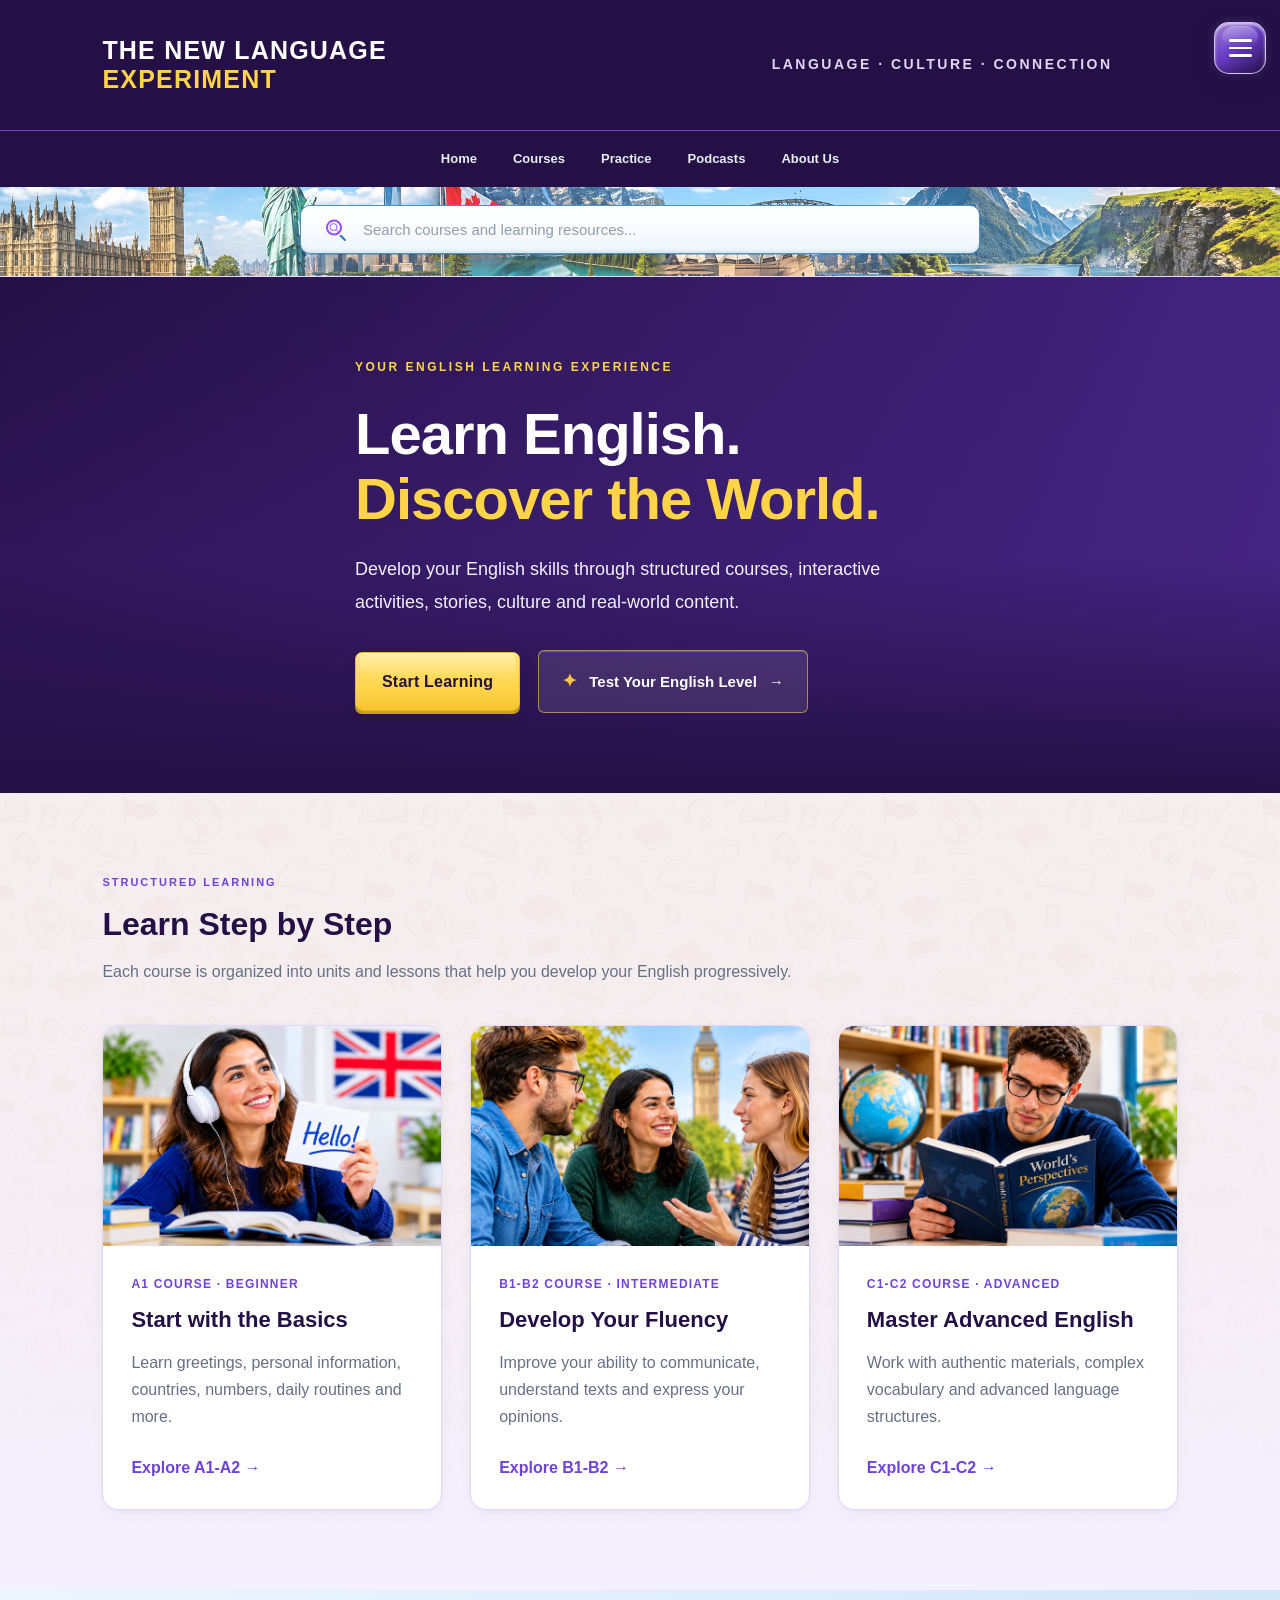
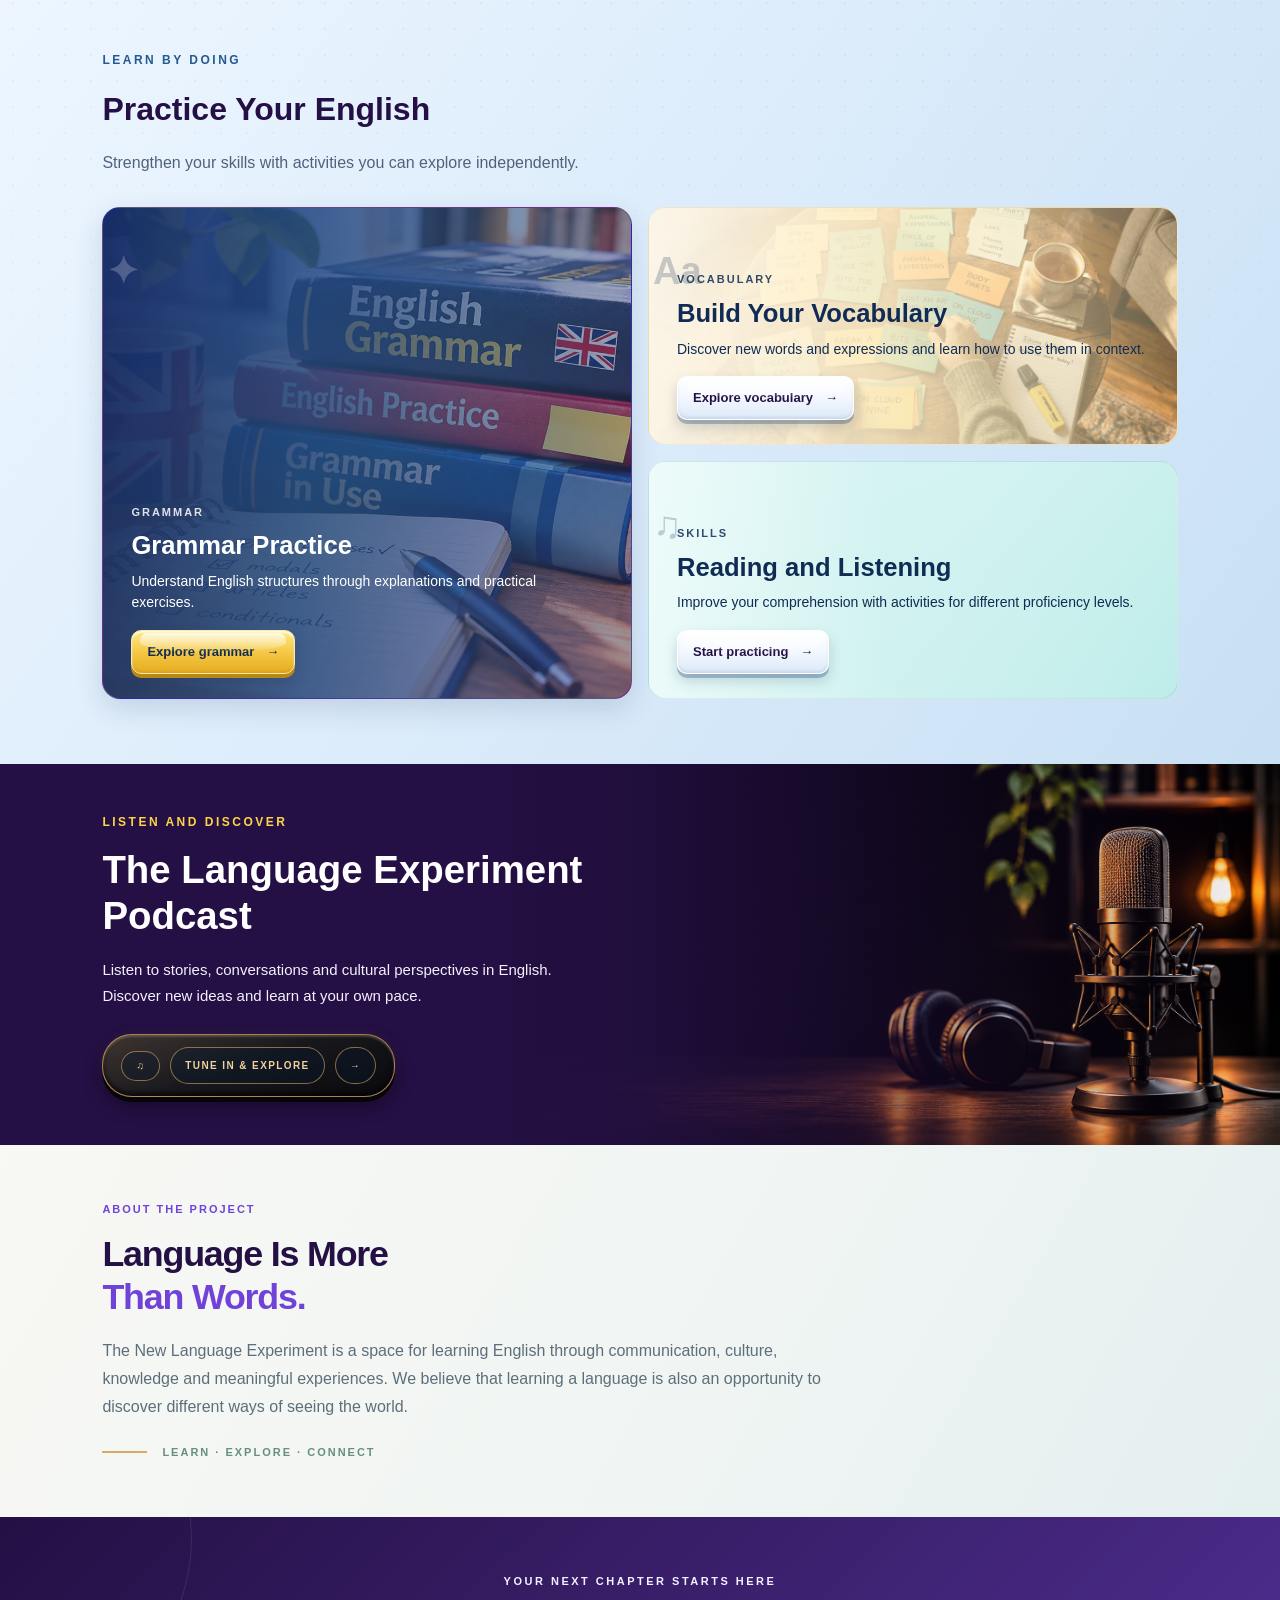
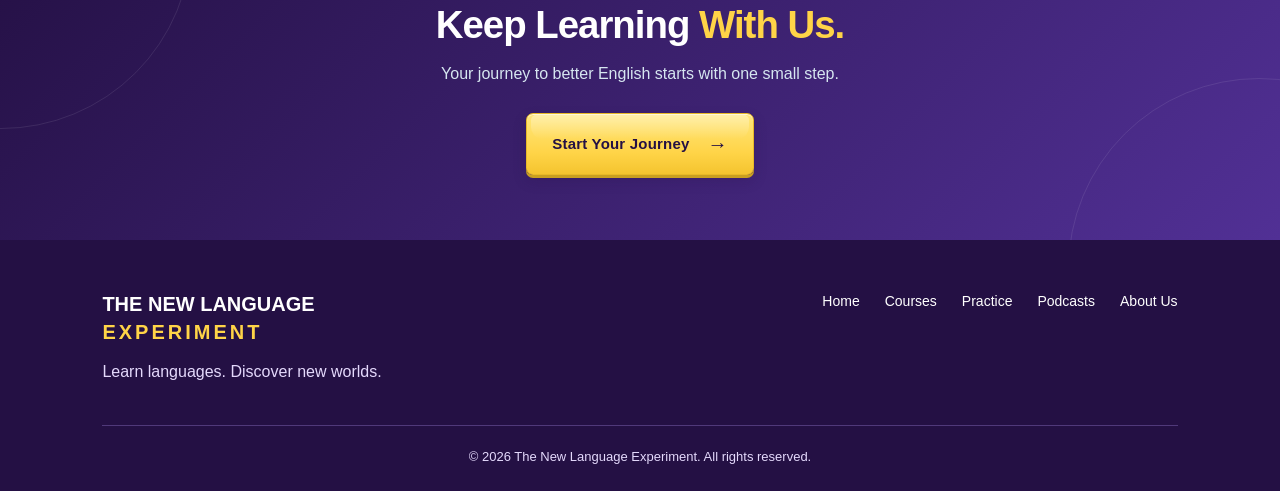
==== commit 166b10ba: "Add floating header and improve website navigation" ====
--- a/index.html
+++ b/index.html
@@ -23,8 +23,7 @@
 
 <body>
 
-    <!-- HEADER -->
-    <header>
+    <!-- STICKY BRAND BANNER -->
        
 
 <!-- MAIN HEADER -->
@@ -46,10 +45,11 @@
 
 </div>
 
-        <!-- MAIN NAVIGATION -->
+    <!-- MAIN NAVIGATION -->
+    <header>
         <nav>
             <ul>
-                <li><a href="#home">Home</a></li>
+                <li><a href="index.html">Home</a></li>
                 <li><a href="courses/courses.html">Courses</a></li>
                 <li><a href="practice/practice.html">Practice</a></li>
                 <li><a href="podcasts/podcasts.html">Podcasts</a></li>
@@ -413,7 +413,7 @@
 
             <div class="footer-links">
 
-                <a href="#home">Home</a>
+                <a href="index.html">Home</a>
                 <a href="courses/courses.html">Courses</a>
                 <a href="practice/practice.html">Practice</a>
                 <a href="podcasts/podcasts.html">Podcasts</a>
--- a/style.css
+++ b/style.css
@@ -4815,10 +4815,10 @@
     --border: #E4D9FC;
 }
 /* Header and navigation */
-.site-header-banner { background: #fff; }
-.brand-first-line { color: #241044; }
-.brand-second-line { color: #7042D8; }
-.site-header-motto { color: #625777; }
+.site-header-banner { background: #241044; }
+.brand-first-line { color: #FFFFFF; }
+.brand-second-line { color: #FFD447; }
+.site-header-motto { color: #E1D5F6; }
 header > nav { background: #241044; border-top-color: #7042D8; }
 header > nav a { color: #fff; }
 header > nav a:hover, header > nav a.active { color: #FFD447; }
@@ -4938,3 +4938,151 @@
     width: fit-content;
     max-width: 100%;
 }
+
+
+/* =============================================
+   STATIC SEARCH RIBBON / ANIMATED SEARCH FIELD
+   Keep the landscape ribbon stationary while
+   preserving the search field entrance animation.
+============================================= */
+.search-container {
+    position: relative;
+    isolation: isolate;
+    animation: none !important;
+    clip-path: none !important;
+    opacity: 1 !important;
+    background-image: none !important;
+    background-color: transparent !important;
+}
+
+.search-container::before {
+    content: "";
+    position: absolute;
+    inset: 0;
+    z-index: -1;
+    pointer-events: none;
+    background-image:
+        linear-gradient(rgba(255,255,255,.197), rgba(255,255,255,.241)),
+        url("images/cinta%201.png");
+    background-repeat: no-repeat;
+    background-position: center center;
+    background-size: cover;
+    animation: none !important;
+    transition: none !important;
+    transform: none !important;
+}
+
+.search-container .search-field {
+    animation: searchReveal 2.2s cubic-bezier(.22, 1, .36, 1) 1s both;
+}
+
+@media (prefers-reduced-motion: reduce) {
+    .search-container .search-field {
+        animation: none !important;
+    }
+}
+
+
+/* ===============================================
+   STICKY BRAND BANNER — HOME
+   Only the brand banner sticks; navigation scrolls.
+=============================================== */
+.site-header-banner {
+    position: sticky;
+    top: 0;
+    z-index: 900;
+    width: 100%;
+    transition: min-height .35s ease, padding .35s ease, box-shadow .35s ease;
+    box-shadow: 0 0 0 rgba(20, 7, 40, 0);
+}
+.site-header-banner.is-compact {
+    min-height: 72px;
+    padding-top: 12px;
+    padding-bottom: 12px;
+    box-shadow: 0 9px 22px rgba(20, 7, 40, .24);
+}
+.site-header-banner .site-header-brand {
+    transition: font-size .35s ease;
+}
+.site-header-banner.is-compact .site-header-brand {
+    font-size: 20px;
+}
+.site-header-banner .site-header-motto {
+    transition: opacity .25s ease;
+}
+.site-header-banner.is-compact .site-header-motto {
+    opacity: 0;
+    visibility: hidden;
+}
+@media (max-width: 768px) {
+    .site-header-banner.is-compact {
+        min-height: 62px;
+        padding: 10px 6%;
+    }
+    .site-header-banner.is-compact .site-header-brand {
+        font-size: 16px;
+    }
+}
+@media (prefers-reduced-motion: reduce) {
+    .site-header-banner,
+    .site-header-banner .site-header-brand,
+    .site-header-banner .site-header-motto {
+        transition: none;
+    }
+}
+
+/* ==========================================
+   ENCABEZADO FLOTANTE - VERSIÓN COMPACTA
+========================================== */
+
+.site-header-banner.is-compact {
+    height: 70px !important;
+    min-height: 70px !important;
+    padding: 0 80px !important;
+
+    display: flex;
+    flex-direction: column;
+    align-items: center;
+    justify-content: center;
+
+    gap: 0;
+    box-sizing: border-box;
+}
+
+/* Título perfectamente centrado */
+.site-header-banner.is-compact .site-header-brand {
+    margin: 0 !important;
+    padding: 0 !important;
+    line-height: 1.1;
+    text-align: center;
+    font-size: 18px;
+}
+
+/* Ocultar el lema sin dejar espacio */
+.site-header-banner.is-compact .site-header-motto {
+    display: none !important;
+}
+
+/* Botón centrado verticalmente */
+body:has(.site-header-banner.is-compact)
+.floating-menu-toggle {
+    top: 8px !important;
+}
+
+/* Adaptación para celulares */
+@media (max-width: 768px) {
+    .site-header-banner.is-compact {
+        height: 64px !important;
+        min-height: 64px !important;
+        padding: 0 65px !important;
+    }
+
+    .site-header-banner.is-compact .site-header-brand {
+        font-size: 15px;
+    }
+
+    body:has(.site-header-banner.is-compact)
+    .floating-menu-toggle {
+        top: 9px !important;
+    }
+}
--- a/floating-menu.css
+++ b/floating-menu.css
@@ -1,425 +1,468 @@
-
-/* ==========================================
-   FLOATING NAVIGATION MENU
-   THE NEW LANGUAGE EXPERIMENT
-========================================== */
-
-.floating-menu-toggle {
-    position: fixed;
-    top: 22px;
-    right: 24px;
-    z-index: 10001;
-
-    display: flex;
-    align-items: center;
-    justify-content: center;
-    flex-direction: column;
-    gap: 5px;
-
-    width: 52px;
-    height: 52px;
-
-    border: 1px solid rgba(255,255,255,.7);
-    border-radius: 15px;
-
-    background: linear-gradient(
-        145deg,
-        rgba(90,140,190,.72),
-        rgba(16,44,84,.82)
-    );
-
-    backdrop-filter: blur(16px);
-    -webkit-backdrop-filter: blur(16px);
-
-    box-shadow:
-        inset 0 2px 2px rgba(255,255,255,.5),
-        inset 0 -2px 4px rgba(0,0,0,.2),
-        0 8px 20px rgba(0,0,0,.24);
-
-    cursor: pointer;
-
-    transition:
-        transform .3s ease,
-        box-shadow .3s ease,
-        background .3s ease;
-}
-
-.floating-menu-toggle:hover {
-    transform: translateY(-3px);
-
-    box-shadow:
-        inset 0 2px 3px rgba(255,255,255,.65),
-        0 12px 28px rgba(0,0,0,.3);
-}
-
-/* THREE LINES */
-
-.floating-menu-toggle span {
-    display: block;
-
-    width: 23px;
-    height: 2.5px;
-
-    border-radius: 5px;
-    background: white;
-
-    box-shadow: 0 1px 3px rgba(0,0,0,.2);
-
-    transition:
-        transform .3s ease,
-        opacity .3s ease;
-}
-
-/* ANIMATED X */
-
-.floating-menu-toggle.is-open span:nth-child(1) {
-    transform: translateY(7.5px) rotate(45deg);
-}
-
-.floating-menu-toggle.is-open span:nth-child(2) {
-    opacity: 0;
-}
-
-.floating-menu-toggle.is-open span:nth-child(3) {
-    transform: translateY(-7.5px) rotate(-45deg);
-}
-
-/* ==========================================
-   FLOATING PANEL
-========================================== */
-
-.floating-menu-panel {
-    position: fixed;
-    top: 86px;
-    right: 24px;
-    z-index: 10000;
-
-    width: min(310px, calc(100vw - 32px));
-    max-height: calc(100dvh - 105px);
-
-    overflow-y: auto;
-
-    padding: 22px;
-
-    border-radius: 19px;
-    border: 1px solid rgba(255,255,255,.28);
-
-    background: linear-gradient(
-        155deg,
-        rgba(21,54,94,.96),
-        rgba(9,28,55,.97)
-    );
-
-    backdrop-filter: blur(20px);
-    -webkit-backdrop-filter: blur(20px);
-
-    box-shadow:
-        inset 0 1px 2px rgba(255,255,255,.2),
-        0 20px 45px rgba(0,0,0,.3);
-
-    opacity: 0;
-    visibility: hidden;
-
-    transform: translateX(35px) scale(.97);
-
-    transition:
-        opacity .3s ease,
-        visibility .3s ease,
-        transform .35s cubic-bezier(.22,1,.36,1);
-}
-
-.floating-menu-panel.is-open {
-    opacity: 1;
-    visibility: visible;
-    transform: translateX(0) scale(1);
-}
-
-.floating-menu-title {
-    display: block;
-
-    margin-bottom: 16px;
-
-    color: #F2BD54;
-    font-size: 11px;
-    font-weight: 800;
-    letter-spacing: 2px;
-}
-
-.floating-menu-links {
-    display: flex;
-    flex-direction: column;
-    gap: 5px;
-}
-
-.floating-menu-links a {
-    display: flex;
-    align-items: center;
-    gap: 13px;
-
-    padding: 12px 13px;
-
-    border-radius: 9px;
-
-    color: #E9F1F8;
-    font-size: 13px;
-    font-weight: 600;
-    text-decoration: none;
-
-    transition:
-        background .25s ease,
-        color .25s ease,
-        transform .25s ease;
-}
-
-.floating-menu-links a:hover {
-    background: rgba(255,255,255,.12);
-    color: #F2BD54;
-    transform: translateX(5px);
-}
-
-.floating-menu-links a:focus-visible,
-.floating-menu-toggle:focus-visible {
-    outline: 3px solid #F2BD54;
-    outline-offset: 3px;
-}
-
-.floating-link-icon {
-    display: inline-flex;
-    justify-content: center;
-
-    width: 20px;
-    font-size: 16px;
-}
-
-/* DIAGNOSTIC BUTTON */
-
-.floating-menu-links .floating-diagnostic-link {
-    margin-top: 12px;
-
-    background: linear-gradient(
-        180deg,
-        #FFE5A1,
-        #F2BD54,
-        #D99A2D
-    );
-
-    color: #102C54;
-    font-weight: 800;
-
-    box-shadow:
-        inset 0 2px 2px rgba(255,255,255,.65),
-        0 4px 0 #9F6D20,
-        0 8px 18px rgba(0,0,0,.2);
-}
-
-.floating-menu-links .floating-diagnostic-link:hover {
-    background: linear-gradient(
-        180deg,
-        #FFF0BE,
-        #F5C769,
-        #E3A83C
-    );
-
-    color: #102C54;
-}
-
-/* MOBILE */
-
-@media (max-width: 600px) {
-    .floating-menu-toggle {
-        top: 15px;
-        right: 4px;
-
-        width: 46px;
-        height: 46px;
-    }
-
-    .floating-menu-panel {
-        top: 72px;
-        right: 15px;
-
-        padding: 18px;
-    }
-}
-
-@media (prefers-reduced-motion: reduce) {
-    .floating-menu-toggle,
-    .floating-menu-toggle span,
-    .floating-menu-panel,
-    .floating-menu-links a {
-        transition: none;
-    }
-}
-
-
-/* ==========================================
-   FLOATING MENU — PREMIUM GLASS REFINEMENT
-========================================== */
-
-/* 1. MORE TRANSPARENT AND BRIGHTER BUTTON */
-
-.floating-menu-toggle {
-    background: linear-gradient(
-        145deg,
-        rgba(175, 220, 255, 0.42) 0%,
-        rgba(75, 150, 215, 0.30) 45%,
-        rgba(16, 65, 120, 0.48) 100%
-    );
-
-    border: 1px solid rgba(255, 255, 255, 0.72);
-
-    backdrop-filter: blur(18px) saturate(170%);
-    -webkit-backdrop-filter: blur(18px) saturate(170%);
-
-    box-shadow:
-        inset 0 2px 3px rgba(255, 255, 255, 0.70),
-        inset 0 -3px 6px rgba(15, 55, 105, 0.16),
-        0 5px 18px rgba(20, 75, 130, 0.20),
-        0 0 12px rgba(155, 215, 255, 0.18);
-
-    overflow: hidden;
-}
-
-/* Delicate glass reflection */
-
-.floating-menu-toggle::before {
-    content: "";
-    position: absolute;
-
-    top: 3px;
-    left: 7px;
-    right: 7px;
-    height: 42%;
-
-    border-radius: 12px 12px 45% 45%;
-
-    background: linear-gradient(
-        180deg,
-        rgba(255, 255, 255, 0.34),
-        rgba(255, 255, 255, 0)
-    );
-
-    pointer-events: none;
-}
-
-.floating-menu-toggle:hover {
-    background: linear-gradient(
-        145deg,
-        rgba(190, 230, 255, 0.52),
-        rgba(70, 150, 220, 0.42),
-        rgba(20, 75, 135, 0.54)
-    );
-
-    box-shadow:
-        inset 0 2px 4px rgba(255, 255, 255, 0.78),
-        0 10px 25px rgba(20, 75, 130, 0.25),
-        0 0 20px rgba(155, 215, 255, 0.30);
-}
-
-.floating-menu-toggle span {
-    position: relative;
-    z-index: 1;
-
-    background: #FFFFFF;
-
-    box-shadow:
-        0 1px 3px rgba(0, 40, 85, 0.30),
-        0 0 5px rgba(255, 255, 255, 0.25);
-}
-
-/* 2. TRANSLUCENT BLUE NAVIGATION PANEL */
-
-.floating-menu-panel {
-    background: linear-gradient(
-        145deg,
-        rgba(47, 112, 171, 0.84) 0%,
-        rgba(25, 77, 132, 0.88) 50%,
-        rgba(12, 45, 91, 0.91) 100%
-    );
-
-    border: 1px solid rgba(205, 232, 255, 0.38);
-
-    backdrop-filter: blur(24px) saturate(155%);
-    -webkit-backdrop-filter: blur(24px) saturate(155%);
-
-    box-shadow:
-        inset 0 2px 3px rgba(255, 255, 255, 0.22),
-        inset 1px 0 2px rgba(255, 255, 255, 0.10),
-        0 18px 42px rgba(10, 35, 75, 0.27),
-        0 0 18px rgba(130, 195, 245, 0.08);
-}
-
-/* 3. SOFTER NAVIGATION LINKS */
-
-.floating-menu-links a {
-    color: rgba(255, 255, 255, 0.94);
-    font-weight: 500;
-}
-
-.floating-menu-links a:hover {
-    background: rgba(255, 255, 255, 0.15);
-    color: #FFFFFF;
-
-    box-shadow:
-        inset 0 1px 1px rgba(255, 255, 255, 0.12);
-}
-
-/* 4. ELEGANT, COMPACT DIAGNOSTIC LINK */
-
-.floating-menu-links .floating-diagnostic-link {
-    margin-top: 9px;
-    padding: 10px 12px;
-
-    border: 1px solid rgba(255, 222, 156, 0.45);
-    border-radius: 9px;
-
-    background: linear-gradient(
-        135deg,
-        rgba(255, 222, 151, 0.18),
-        rgba(235, 180, 75, 0.10)
-    );
-
-    color: #FFE5AE;
-    font-size: 12px;
-    font-weight: 600;
-
-    box-shadow:
-        inset 0 1px 1px rgba(255, 255, 255, 0.10),
-        0 3px 9px rgba(0, 0, 0, 0.08);
-}
-
-.floating-menu-links .floating-diagnostic-link:hover {
-    background: rgba(245, 196, 102, 0.23);
-
-    color: #FFFFFF;
-
-    box-shadow:
-        inset 0 1px 2px rgba(255, 255, 255, 0.18),
-        0 5px 14px rgba(0, 0, 0, 0.12);
-}
-
-/* ==========================================
-   FLOATING MENU — POSITION REFINEMENT
-========================================== */
-
-/* Desktop */
-.floating-menu-toggle {
-    right: 14px;
-}
-
-.floating-menu-panel {
-    right: 14px;
-}
-
-/* Small screens and mobile */
-@media (max-width: 600px) {
-
-    .floating-menu-toggle {
-        right: 4px;
-    }
-
-    .floating-menu-panel {
-        right: 6px;
-    }
-
-}
+
+/* ==========================================
+   FLOATING NAVIGATION MENU
+   THE NEW LANGUAGE EXPERIMENT
+========================================== */
+
+.floating-menu-toggle {
+    position: fixed;
+    top: 22px;
+    right: 24px;
+    z-index: 10001;
+
+    display: flex;
+    align-items: center;
+    justify-content: center;
+    flex-direction: column;
+    gap: 5px;
+
+    width: 52px;
+    height: 52px;
+
+    border: 1px solid rgba(255,255,255,.7);
+    border-radius: 15px;
+
+    background: linear-gradient(
+        145deg,
+        rgba(90,140,190,.72),
+        rgba(16,44,84,.82)
+    );
+
+    backdrop-filter: blur(16px);
+    -webkit-backdrop-filter: blur(16px);
+
+    box-shadow:
+        inset 0 2px 2px rgba(255,255,255,.5),
+        inset 0 -2px 4px rgba(0,0,0,.2),
+        0 8px 20px rgba(0,0,0,.24);
+
+    cursor: pointer;
+
+    transition:
+        transform .3s ease,
+        box-shadow .3s ease,
+        background .3s ease;
+}
+
+.floating-menu-toggle:hover {
+    transform: translateY(-3px);
+
+    box-shadow:
+        inset 0 2px 3px rgba(255,255,255,.65),
+        0 12px 28px rgba(0,0,0,.3);
+}
+
+/* THREE LINES */
+
+.floating-menu-toggle span {
+    display: block;
+
+    width: 23px;
+    height: 2.5px;
+
+    border-radius: 5px;
+    background: white;
+
+    box-shadow: 0 1px 3px rgba(0,0,0,.2);
+
+    transition:
+        transform .3s ease,
+        opacity .3s ease;
+}
+
+/* ANIMATED X */
+
+.floating-menu-toggle.is-open span:nth-child(1) {
+    transform: translateY(7.5px) rotate(45deg);
+}
+
+.floating-menu-toggle.is-open span:nth-child(2) {
+    opacity: 0;
+}
+
+.floating-menu-toggle.is-open span:nth-child(3) {
+    transform: translateY(-7.5px) rotate(-45deg);
+}
+
+/* ==========================================
+   FLOATING PANEL
+========================================== */
+
+.floating-menu-panel {
+    position: fixed;
+    top: 86px;
+    right: 24px;
+    z-index: 10000;
+
+    width: min(310px, calc(100vw - 32px));
+    max-height: calc(100dvh - 105px);
+
+    overflow-y: auto;
+
+    padding: 22px;
+
+    border-radius: 19px;
+    border: 1px solid rgba(255,255,255,.28);
+
+    background: linear-gradient(
+        155deg,
+        rgba(21,54,94,.96),
+        rgba(9,28,55,.97)
+    );
+
+    backdrop-filter: blur(20px);
+    -webkit-backdrop-filter: blur(20px);
+
+    box-shadow:
+        inset 0 1px 2px rgba(255,255,255,.2),
+        0 20px 45px rgba(0,0,0,.3);
+
+    opacity: 0;
+    visibility: hidden;
+
+    transform: translateX(35px) scale(.97);
+
+    transition:
+        opacity .3s ease,
+        visibility .3s ease,
+        transform .35s cubic-bezier(.22,1,.36,1);
+}
+
+.floating-menu-panel.is-open {
+    opacity: 1;
+    visibility: visible;
+    transform: translateX(0) scale(1);
+}
+
+.floating-menu-title {
+    display: block;
+
+    margin-bottom: 16px;
+
+    color: #F2BD54;
+    font-size: 11px;
+    font-weight: 800;
+    letter-spacing: 2px;
+}
+
+.floating-menu-links {
+    display: flex;
+    flex-direction: column;
+    gap: 5px;
+}
+
+.floating-menu-links a {
+    display: flex;
+    align-items: center;
+    gap: 13px;
+
+    padding: 12px 13px;
+
+    border-radius: 9px;
+
+    color: #E9F1F8;
+    font-size: 13px;
+    font-weight: 600;
+    text-decoration: none;
+
+    transition:
+        background .25s ease,
+        color .25s ease,
+        transform .25s ease;
+}
+
+.floating-menu-links a:hover {
+    background: rgba(255,255,255,.12);
+    color: #F2BD54;
+    transform: translateX(5px);
+}
+
+.floating-menu-links a:focus-visible,
+.floating-menu-toggle:focus-visible {
+    outline: 3px solid #F2BD54;
+    outline-offset: 3px;
+}
+
+.floating-link-icon {
+    display: inline-flex;
+    justify-content: center;
+
+    width: 20px;
+    font-size: 16px;
+}
+
+/* DIAGNOSTIC BUTTON */
+
+.floating-menu-links .floating-diagnostic-link {
+    margin-top: 12px;
+
+    background: linear-gradient(
+        180deg,
+        #FFE5A1,
+        #F2BD54,
+        #D99A2D
+    );
+
+    color: #102C54;
+    font-weight: 800;
+
+    box-shadow:
+        inset 0 2px 2px rgba(255,255,255,.65),
+        0 4px 0 #9F6D20,
+        0 8px 18px rgba(0,0,0,.2);
+}
+
+.floating-menu-links .floating-diagnostic-link:hover {
+    background: linear-gradient(
+        180deg,
+        #FFF0BE,
+        #F5C769,
+        #E3A83C
+    );
+
+    color: #102C54;
+}
+
+/* MOBILE */
+
+@media (max-width: 600px) {
+    .floating-menu-toggle {
+        top: 15px;
+        right: 4px;
+
+        width: 46px;
+        height: 46px;
+    }
+
+    .floating-menu-panel {
+        top: 72px;
+        right: 15px;
+
+        padding: 18px;
+    }
+}
+
+@media (prefers-reduced-motion: reduce) {
+    .floating-menu-toggle,
+    .floating-menu-toggle span,
+    .floating-menu-panel,
+    .floating-menu-links a {
+        transition: none;
+    }
+}
+
+
+/* ==========================================
+   FLOATING MENU — PREMIUM GLASS REFINEMENT
+========================================== */
+
+/* 1. MORE TRANSPARENT AND BRIGHTER BUTTON */
+
+.floating-menu-toggle {
+    background: linear-gradient(
+        145deg,
+        rgba(175, 220, 255, 0.42) 0%,
+        rgba(75, 150, 215, 0.30) 45%,
+        rgba(16, 65, 120, 0.48) 100%
+    );
+
+    border: 1px solid rgba(255, 255, 255, 0.72);
+
+    backdrop-filter: blur(18px) saturate(170%);
+    -webkit-backdrop-filter: blur(18px) saturate(170%);
+
+    box-shadow:
+        inset 0 2px 3px rgba(255, 255, 255, 0.70),
+        inset 0 -3px 6px rgba(15, 55, 105, 0.16),
+        0 5px 18px rgba(20, 75, 130, 0.20),
+        0 0 12px rgba(155, 215, 255, 0.18);
+
+    overflow: hidden;
+}
+
+/* Delicate glass reflection */
+
+.floating-menu-toggle::before {
+    content: "";
+    position: absolute;
+
+    top: 3px;
+    left: 7px;
+    right: 7px;
+    height: 42%;
+
+    border-radius: 12px 12px 45% 45%;
+
+    background: linear-gradient(
+        180deg,
+        rgba(255, 255, 255, 0.34),
+        rgba(255, 255, 255, 0)
+    );
+
+    pointer-events: none;
+}
+
+.floating-menu-toggle:hover {
+    background: linear-gradient(
+        145deg,
+        rgba(190, 230, 255, 0.52),
+        rgba(70, 150, 220, 0.42),
+        rgba(20, 75, 135, 0.54)
+    );
+
+    box-shadow:
+        inset 0 2px 4px rgba(255, 255, 255, 0.78),
+        0 10px 25px rgba(20, 75, 130, 0.25),
+        0 0 20px rgba(155, 215, 255, 0.30);
+}
+
+.floating-menu-toggle span {
+    position: relative;
+    z-index: 1;
+
+    background: #FFFFFF;
+
+    box-shadow:
+        0 1px 3px rgba(0, 40, 85, 0.30),
+        0 0 5px rgba(255, 255, 255, 0.25);
+}
+
+/* 2. TRANSLUCENT BLUE NAVIGATION PANEL */
+
+.floating-menu-panel {
+    background: linear-gradient(
+        145deg,
+        rgba(47, 112, 171, 0.84) 0%,
+        rgba(25, 77, 132, 0.88) 50%,
+        rgba(12, 45, 91, 0.91) 100%
+    );
+
+    border: 1px solid rgba(205, 232, 255, 0.38);
+
+    backdrop-filter: blur(24px) saturate(155%);
+    -webkit-backdrop-filter: blur(24px) saturate(155%);
+
+    box-shadow:
+        inset 0 2px 3px rgba(255, 255, 255, 0.22),
+        inset 1px 0 2px rgba(255, 255, 255, 0.10),
+        0 18px 42px rgba(10, 35, 75, 0.27),
+        0 0 18px rgba(130, 195, 245, 0.08);
+}
+
+/* 3. SOFTER NAVIGATION LINKS */
+
+.floating-menu-links a {
+    color: rgba(255, 255, 255, 0.94);
+    font-weight: 500;
+}
+
+.floating-menu-links a:hover {
+    background: rgba(255, 255, 255, 0.15);
+    color: #FFFFFF;
+
+    box-shadow:
+        inset 0 1px 1px rgba(255, 255, 255, 0.12);
+}
+
+/* 4. ELEGANT, COMPACT DIAGNOSTIC LINK */
+
+.floating-menu-links .floating-diagnostic-link {
+    margin-top: 9px;
+    padding: 10px 12px;
+
+    border: 1px solid rgba(255, 222, 156, 0.45);
+    border-radius: 9px;
+
+    background: linear-gradient(
+        135deg,
+        rgba(255, 222, 151, 0.18),
+        rgba(235, 180, 75, 0.10)
+    );
+
+    color: #FFE5AE;
+    font-size: 12px;
+    font-weight: 600;
+
+    box-shadow:
+        inset 0 1px 1px rgba(255, 255, 255, 0.10),
+        0 3px 9px rgba(0, 0, 0, 0.08);
+}
+
+.floating-menu-links .floating-diagnostic-link:hover {
+    background: rgba(245, 196, 102, 0.23);
+
+    color: #FFFFFF;
+
+    box-shadow:
+        inset 0 1px 2px rgba(255, 255, 255, 0.18),
+        0 5px 14px rgba(0, 0, 0, 0.12);
+}
+
+/* ==========================================
+   FLOATING MENU — POSITION REFINEMENT
+========================================== */
+
+/* Desktop */
+.floating-menu-toggle {
+    right: 14px;
+}
+
+.floating-menu-panel {
+    right: 14px;
+}
+
+/* Small screens and mobile */
+@media (max-width: 600px) {
+
+    .floating-menu-toggle {
+        right: 4px;
+    }
+
+    .floating-menu-panel {
+        right: 6px;
+    }
+
+}
+
+
+/* ==========================================
+   VIOLET + YELLOW BRAND REFINEMENT
+   Overrides previous blue glass treatments.
+========================================== */
+.floating-menu-toggle {
+    background: linear-gradient(145deg, rgba(185,154,244,.82) 0%, rgba(112,66,216,.88) 48%, rgba(36,16,68,.96) 100%);
+    border-color: rgba(230,216,255,.85);
+    box-shadow: inset 0 2px 3px rgba(255,255,255,.65), inset 0 -3px 6px rgba(36,16,68,.25), 0 7px 20px rgba(36,16,68,.28), 0 0 12px rgba(181,154,244,.20);
+}
+.floating-menu-toggle:hover {
+    background: linear-gradient(145deg, rgba(206,181,255,.92), rgba(130,81,230,.94), rgba(49,23,93,.98));
+    box-shadow: inset 0 2px 4px rgba(255,255,255,.8), 0 10px 25px rgba(36,16,68,.35), 0 0 20px rgba(181,154,244,.4);
+}
+.floating-menu-toggle span {
+    background: #FFD447;
+    box-shadow: 0 1px 3px rgba(36,16,68,.4), 0 0 5px rgba(255,212,71,.25);
+}
+.floating-menu-panel {
+    background: linear-gradient(145deg, rgba(112,66,216,.94), rgba(66,30,126,.96) 52%, rgba(36,16,68,.98));
+    border-color: rgba(206,181,255,.5);
+    box-shadow: inset 0 2px 3px rgba(255,255,255,.2), 0 18px 42px rgba(36,16,68,.35), 0 0 18px rgba(181,154,244,.12);
+}
+.floating-menu-title { color: #FFD447; }
+.floating-menu-links a { color: #FFFFFF; }
+.floating-menu-links a:hover { background: rgba(181,154,244,.22); color: #FFD447; }
+.floating-menu-links a:focus-visible, .floating-menu-toggle:focus-visible { outline-color: #FFD447; }
+.floating-menu-links .floating-diagnostic-link {
+    border-color: rgba(255,212,71,.58);
+    background: linear-gradient(135deg, rgba(255,212,71,.22), rgba(255,212,71,.10));
+    color: #FFE58B;
+}
+.floating-menu-links .floating-diagnostic-link:hover { background: rgba(255,212,71,.28); color: #FFFFFF; }
+
+/* ==========================================
+   BOTÓN FLOTANTE - RAYAS BLANCAS
+========================================== */
+
+.floating-menu-toggle span {
+    background: #FFFFFF !important;
+    box-shadow: 0 1px 3px rgba(0, 0, 0, 0.20);
+}
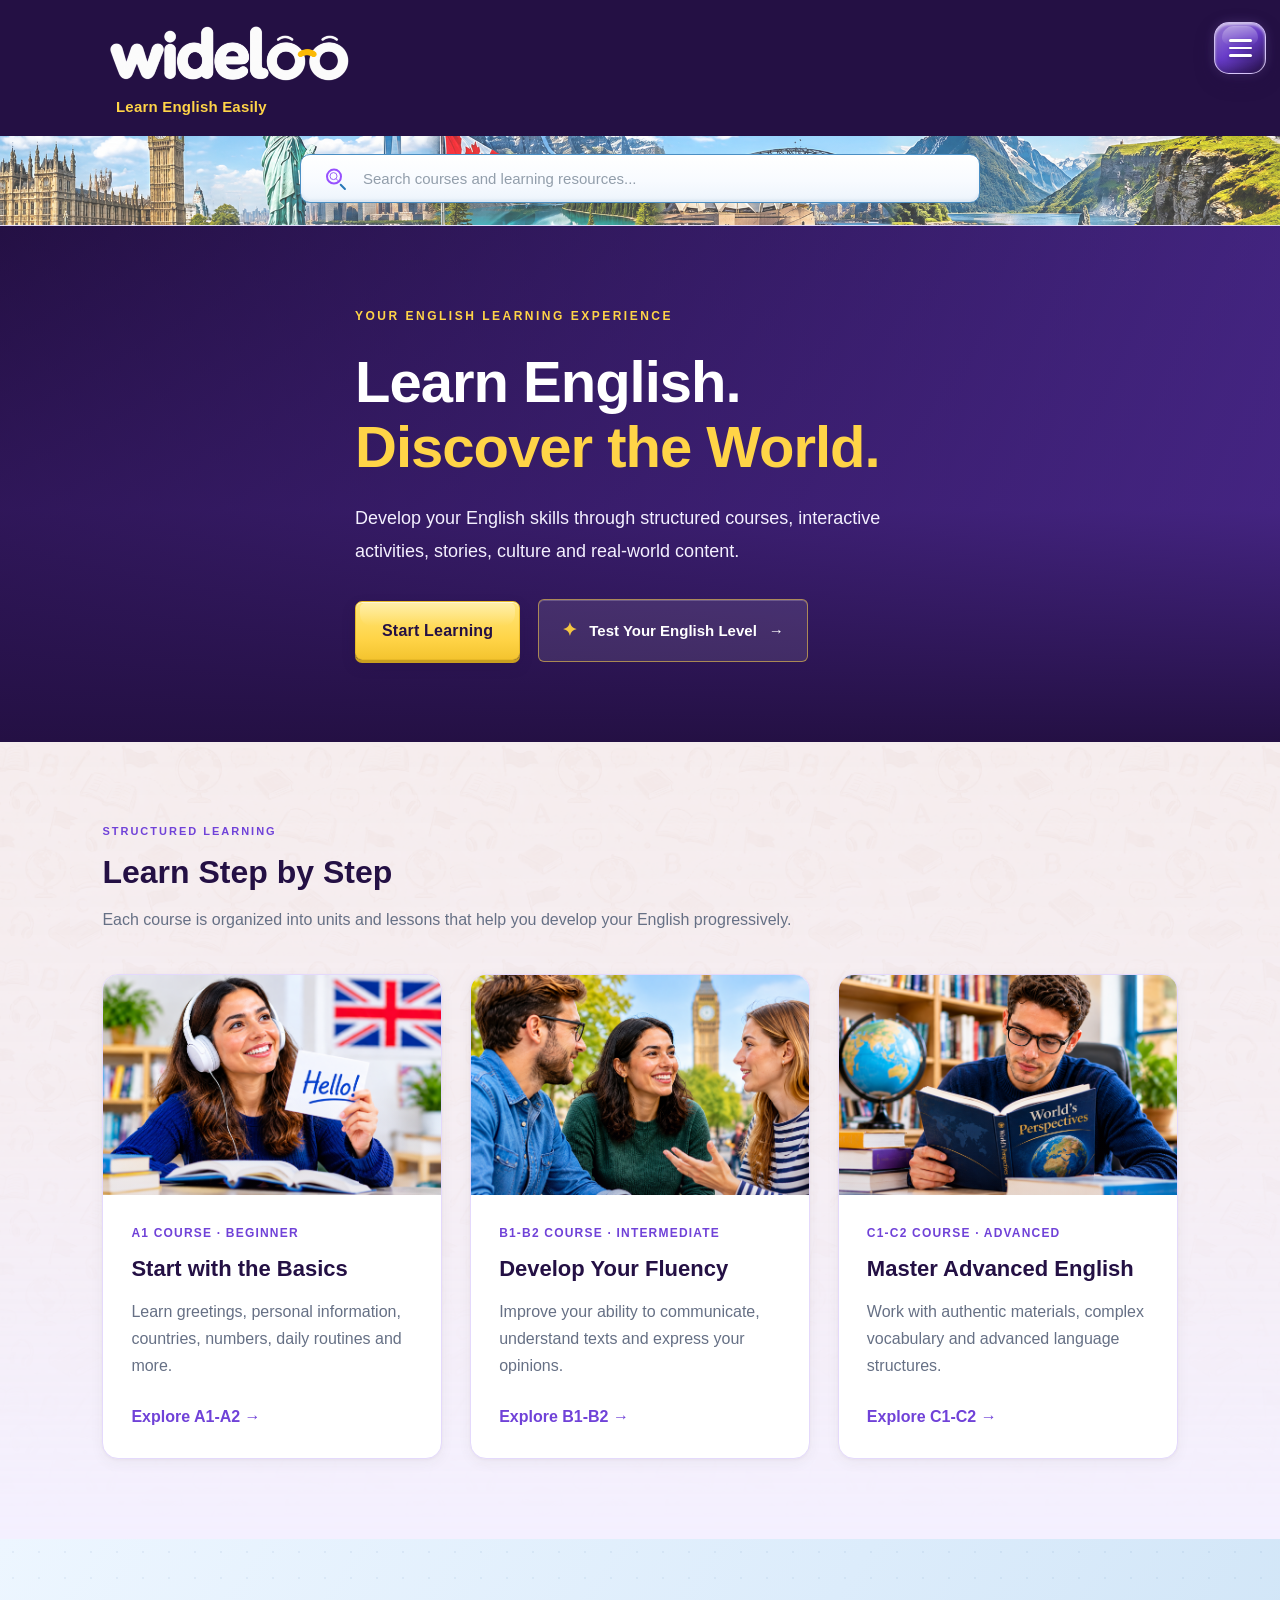
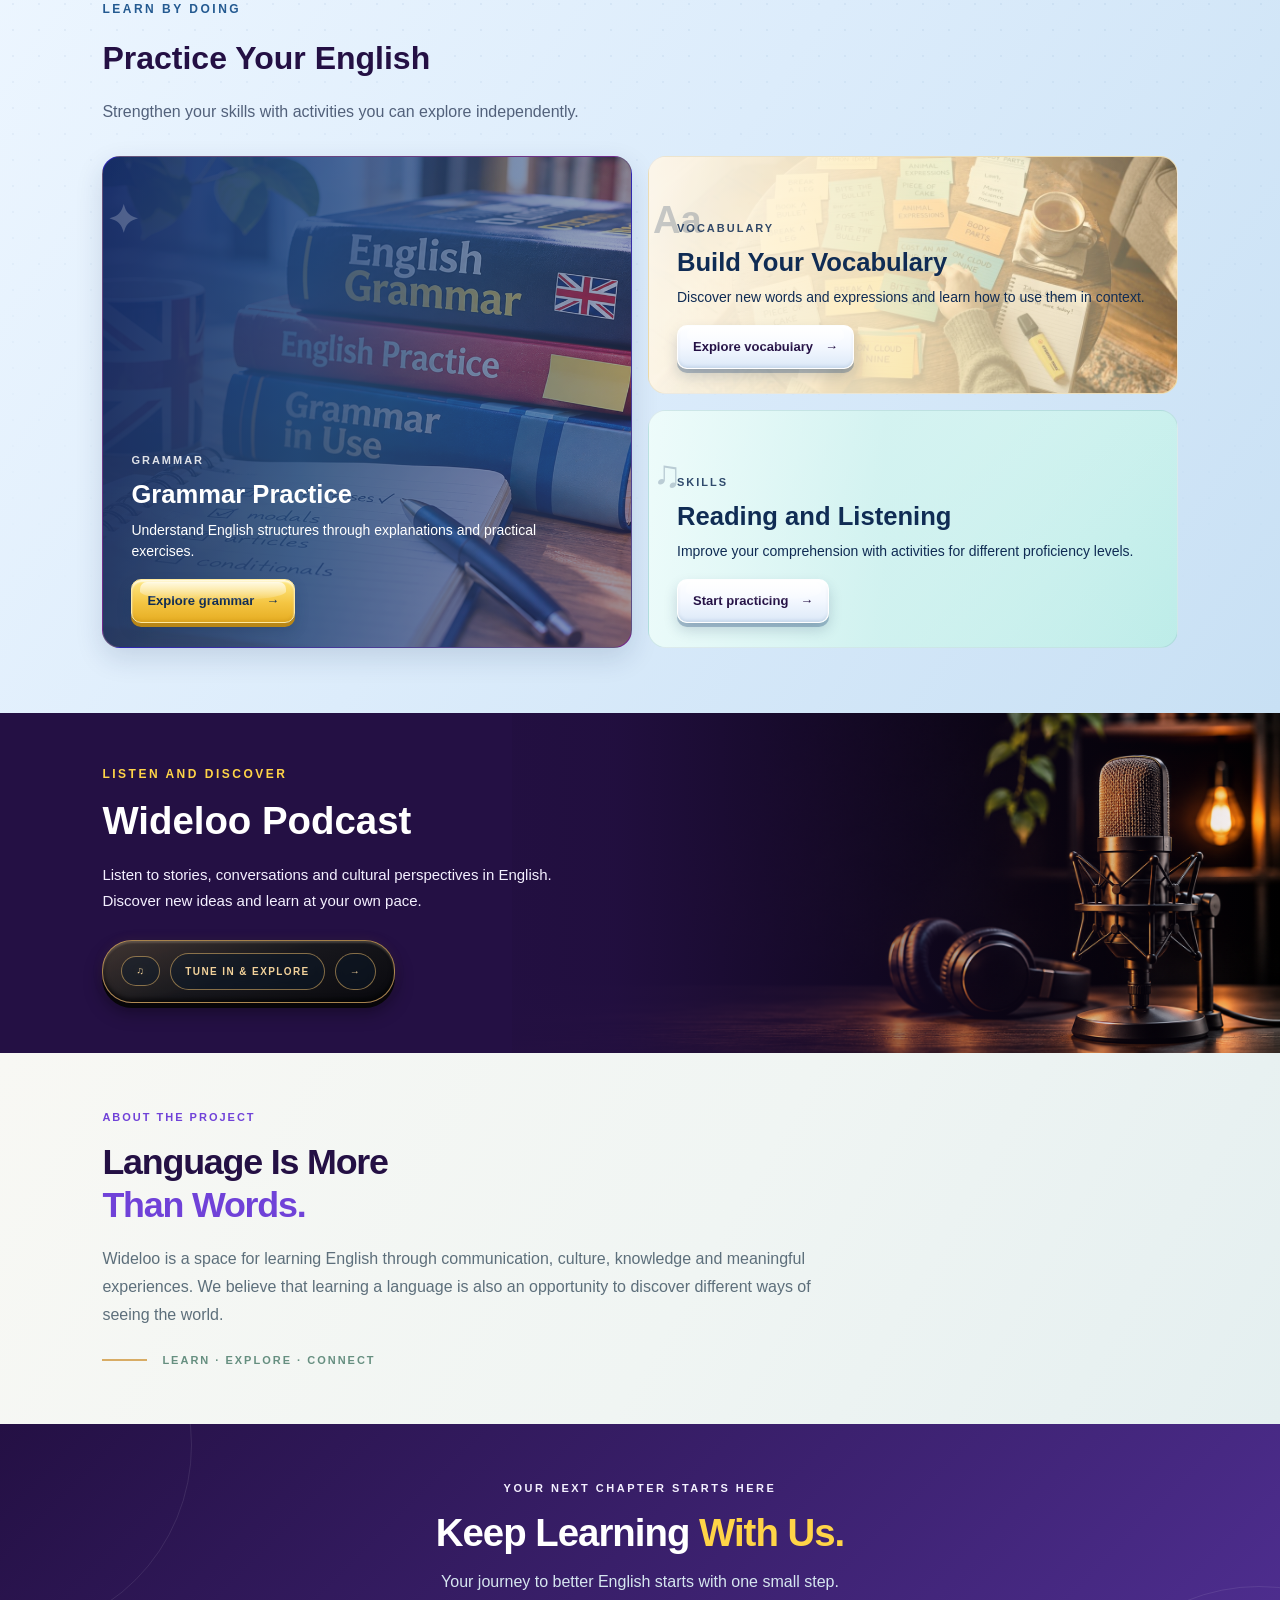
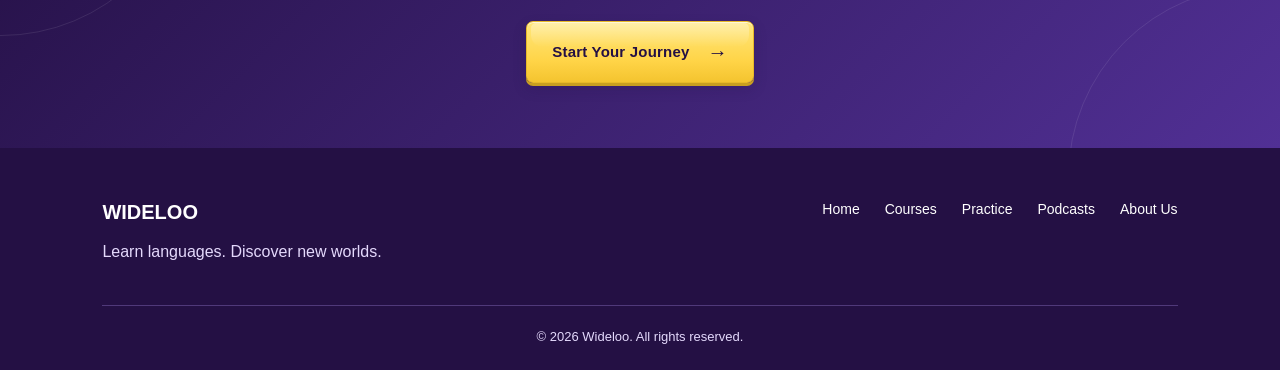
==== commit 6046ed2c: "Update Wideloo branding and responsive design across all pages" ====
--- a/index.html
+++ b/index.html
@@ -8,10 +8,11 @@
     <meta name="viewport" content="width=device-width, initial-scale=1.0">
 
     <meta name="description"
-        content="The New Language Experiment - Learn English through structured courses, interactive practice, stories, culture, videos and podcasts.">
-
-    <title>The New Language Experiment</title>
-
+        content="Wideloo - Learn English Easily through courses, interactive practice, stories, culture and podcasts.">
+
+    <title>Wideloo | Learn English Easily</title>
+
+    <link rel="icon" type="image/png" href="images/wideloo-logo.png">
     <!-- MAIN STYLES -->
     <link rel="stylesheet" href="style.css">
 
@@ -28,37 +29,11 @@
 
 <!-- MAIN HEADER -->
 <div class="site-header-banner">
-
-    <a href="#home" class="site-header-brand">
-        <span class="brand-first-line">
-            THE NEW LANGUAGE
-        </span>
-
-        <span class="brand-second-line">
-            EXPERIMENT
-        </span>
+    <a href="index.html" class="site-header-brand" aria-label="Wideloo - Home">
+        <img class="wideloo-logo" src="images/wideloo-logo.png" alt="Wideloo">
     </a>
-
-    <p class="site-header-motto">
-        LANGUAGE · CULTURE · CONNECTION
-    </p>
-
+    <p class="site-header-motto">Learn English Easily</p>
 </div>
-
-    <!-- MAIN NAVIGATION -->
-    <header>
-        <nav>
-            <ul>
-                <li><a href="index.html">Home</a></li>
-                <li><a href="courses/courses.html">Courses</a></li>
-                <li><a href="practice/practice.html">Practice</a></li>
-                <li><a href="podcasts/podcasts.html">Podcasts</a></li>
-                <li><a href="about/about.html">About Us</a></li>
-            </ul>
-        </nav>
-
-    </header>
-
 
     <main>
 
@@ -291,7 +266,7 @@
 
         <p class="category">LISTEN AND DISCOVER</p>
 
-        <h2>The Language Experiment Podcast</h2>
+        <h2>Wideloo Podcast</h2>
 
         <p class="podcast-description">
             Listen to stories, conversations and cultural
@@ -338,7 +313,7 @@
             </h2>
 
             <p>
-                The New Language Experiment is a space for
+                Wideloo is a space for
                 learning English through communication,
                 culture, knowledge and meaningful experiences.
 
@@ -399,8 +374,7 @@
             <div class="footer-logo">
 
                 <h3>
-                    THE NEW LANGUAGE
-                    <span>EXPERIMENT</span>
+                    WIDELOO
                 </h3>
 
                 <p>
@@ -427,7 +401,7 @@
         <div class="copyright">
 
             <p>
-                © 2026 The New Language Experiment.
+                © 2026 Wideloo.
                 All rights reserved.
             </p>
 
--- a/style.css
+++ b/style.css
@@ -5086,3 +5086,162 @@
         top: 9px !important;
     }
 }
+
+
+/* ==========================================
+   WIDELOO — OFFICIAL BRAND HEADER
+   Header only; existing sections are unchanged.
+========================================== */
+.site-header-banner {
+    height: 136px;
+    min-height: 136px;
+    padding: 14px 8%;
+    display: flex;
+    flex-direction: column;
+    align-items: flex-start;
+    justify-content: center;
+    gap: 2px;
+    background: #241044;
+    transition: height .35s ease, min-height .35s ease, padding .35s ease;
+}
+.site-header-banner .site-header-brand {
+    display: block;
+    width: fit-content;
+    max-width: 100%;
+    line-height: 0;
+    transition: transform .35s ease;
+}
+.site-header-banner .wideloo-logo {
+    display: block;
+    width: clamp(170px, 20vw, 258px);
+    max-width: 100%;
+    height: auto;
+    transition: width .35s ease;
+}
+.site-header-banner .site-header-motto {
+    display: block;
+    margin: 0;
+    color: #FFD447;
+    font-family: 'Nunito', 'Trebuchet MS', Arial, sans-serif;
+    font-size: 15px;
+    font-weight: 700;
+    letter-spacing: .2px;
+    line-height: 1.2;
+    text-align: left;
+    opacity: 1;
+    max-height: 24px;
+    transition: opacity .22s ease, max-height .3s ease;
+}
+.site-header-banner.is-compact {
+    height: 70px !important;
+    min-height: 70px !important;
+    padding: 0 80px !important;
+    align-items: center;
+    justify-content: center;
+    gap: 0;
+}
+.site-header-banner.is-compact .site-header-brand {
+    margin: 0 !important;
+    transform: none;
+}
+.site-header-banner.is-compact .wideloo-logo {
+    width: 160px;
+}
+.site-header-banner.is-compact .site-header-motto {
+    display: block !important;
+    opacity: 0;
+    visibility: hidden;
+    max-height: 0;
+    overflow: hidden;
+}
+@media (max-width: 768px) {
+    .site-header-banner {
+        height: 108px;
+        min-height: 108px;
+        padding: 12px 6%;
+    }
+    .site-header-banner .wideloo-logo {
+        width: 180px;
+    }
+    .site-header-banner .site-header-motto {
+        font-size: 12px;
+    }
+    .site-header-banner.is-compact {
+        height: 64px !important;
+        min-height: 64px !important;
+        padding: 0 65px !important;
+    }
+    .site-header-banner.is-compact .wideloo-logo {
+        width: 132px;
+    }
+}
+@media (prefers-reduced-motion: reduce) {
+    .site-header-banner, .site-header-banner .wideloo-logo,
+    .site-header-banner .site-header-motto { transition: none; }
+}
+/* =====================================
+   WIDELOO - FINAL LOGO ALIGNMENT
+===================================== */
+
+/* Initial header */
+.site-header-banner:not(.is-compact) {
+    align-items: flex-start;
+}
+
+/* Logo */
+.site-header-banner:not(.is-compact) .site-header-brand {
+    margin-left: 0 !important;
+}
+
+/* Slogan aligned with visible logo */
+.site-header-banner:not(.is-compact) .site-header-motto {
+    margin-left: 14px !important;
+    text-align: left;
+}
+
+/* Compact header: logo centered */
+.site-header-banner.is-compact {
+    align-items: center !important;
+}
+
+.site-header-banner.is-compact .site-header-brand {
+    margin-left: 0 !important;
+}
+/* =====================================
+   WIDELOO - SLOGAN REVEAL ANIMATION
+===================================== */
+
+/* Initial slogan animation */
+.site-header-banner:not(.is-compact) .site-header-motto {
+    animation: widelooSloganReveal 1.1s ease-out 0.35s both;
+    transform-origin: top left;
+}
+
+/* Reveal from top to bottom */
+@keyframes widelooSloganReveal {
+    0% {
+        opacity: 0;
+        transform: translateY(-12px) scaleY(0.75);
+        clip-path: inset(0 0 100% 0);
+    }
+
+    100% {
+        opacity: 1;
+        transform: translateY(0) scaleY(1);
+        clip-path: inset(0 0 0 0);
+    }
+}
+
+/* No animation in compact header */
+.site-header-banner.is-compact .site-header-motto {
+    animation: none;
+    opacity: 0;
+    visibility: hidden;
+}
+
+/* Accessibility */
+@media (prefers-reduced-motion: reduce) {
+    .site-header-motto {
+        animation: none !important;
+    }
+}
